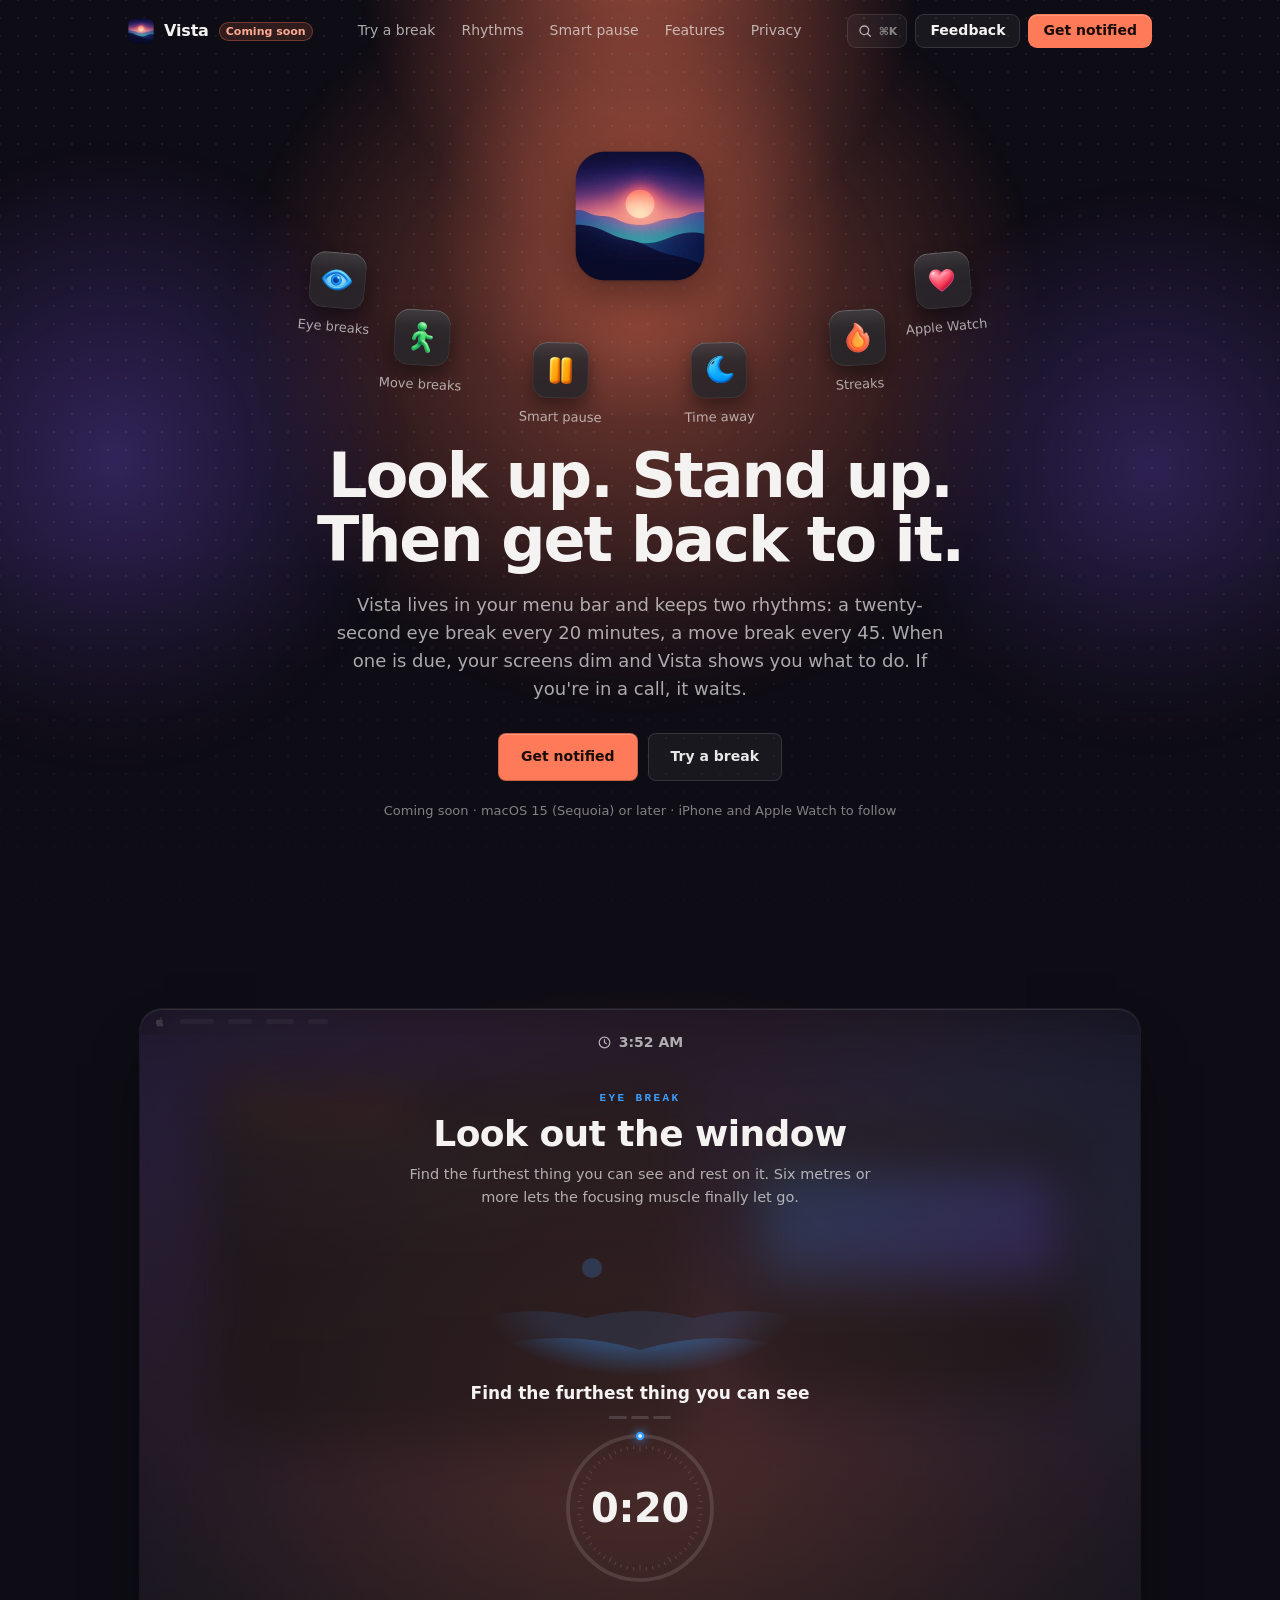
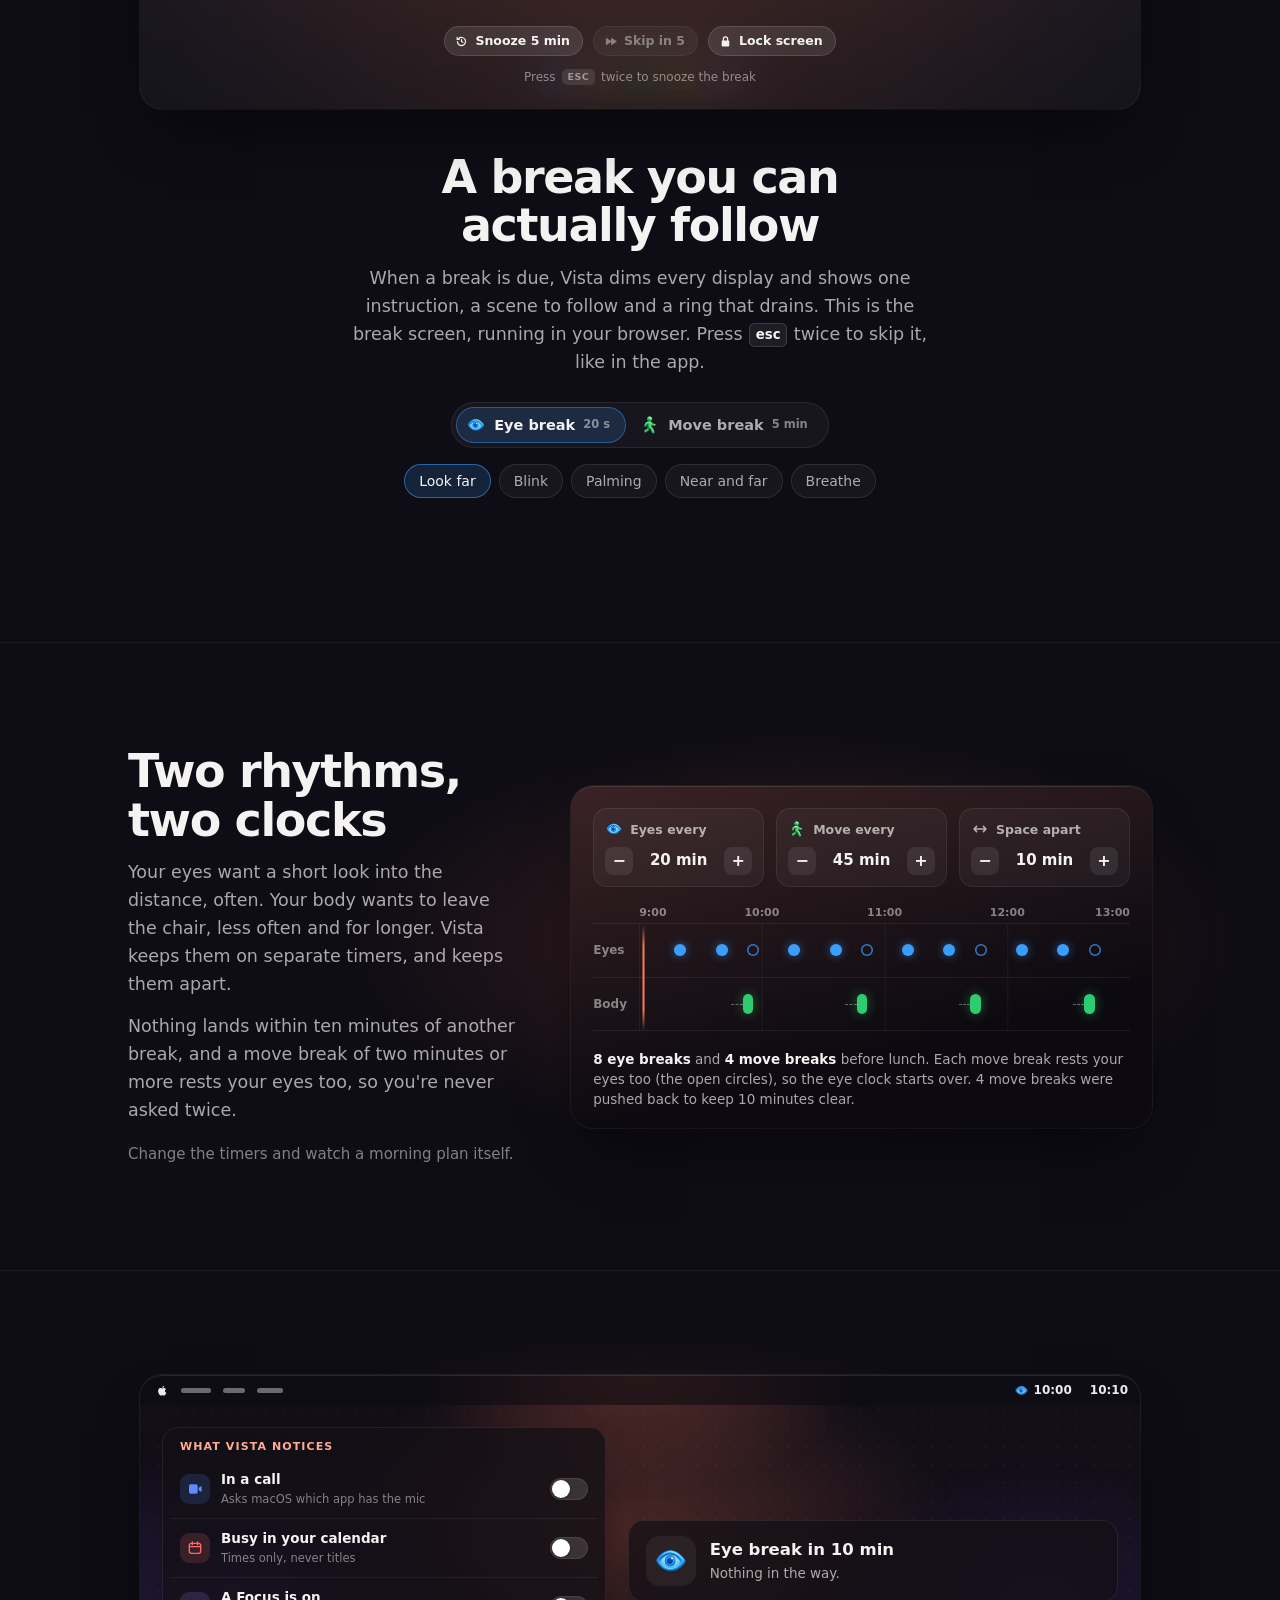
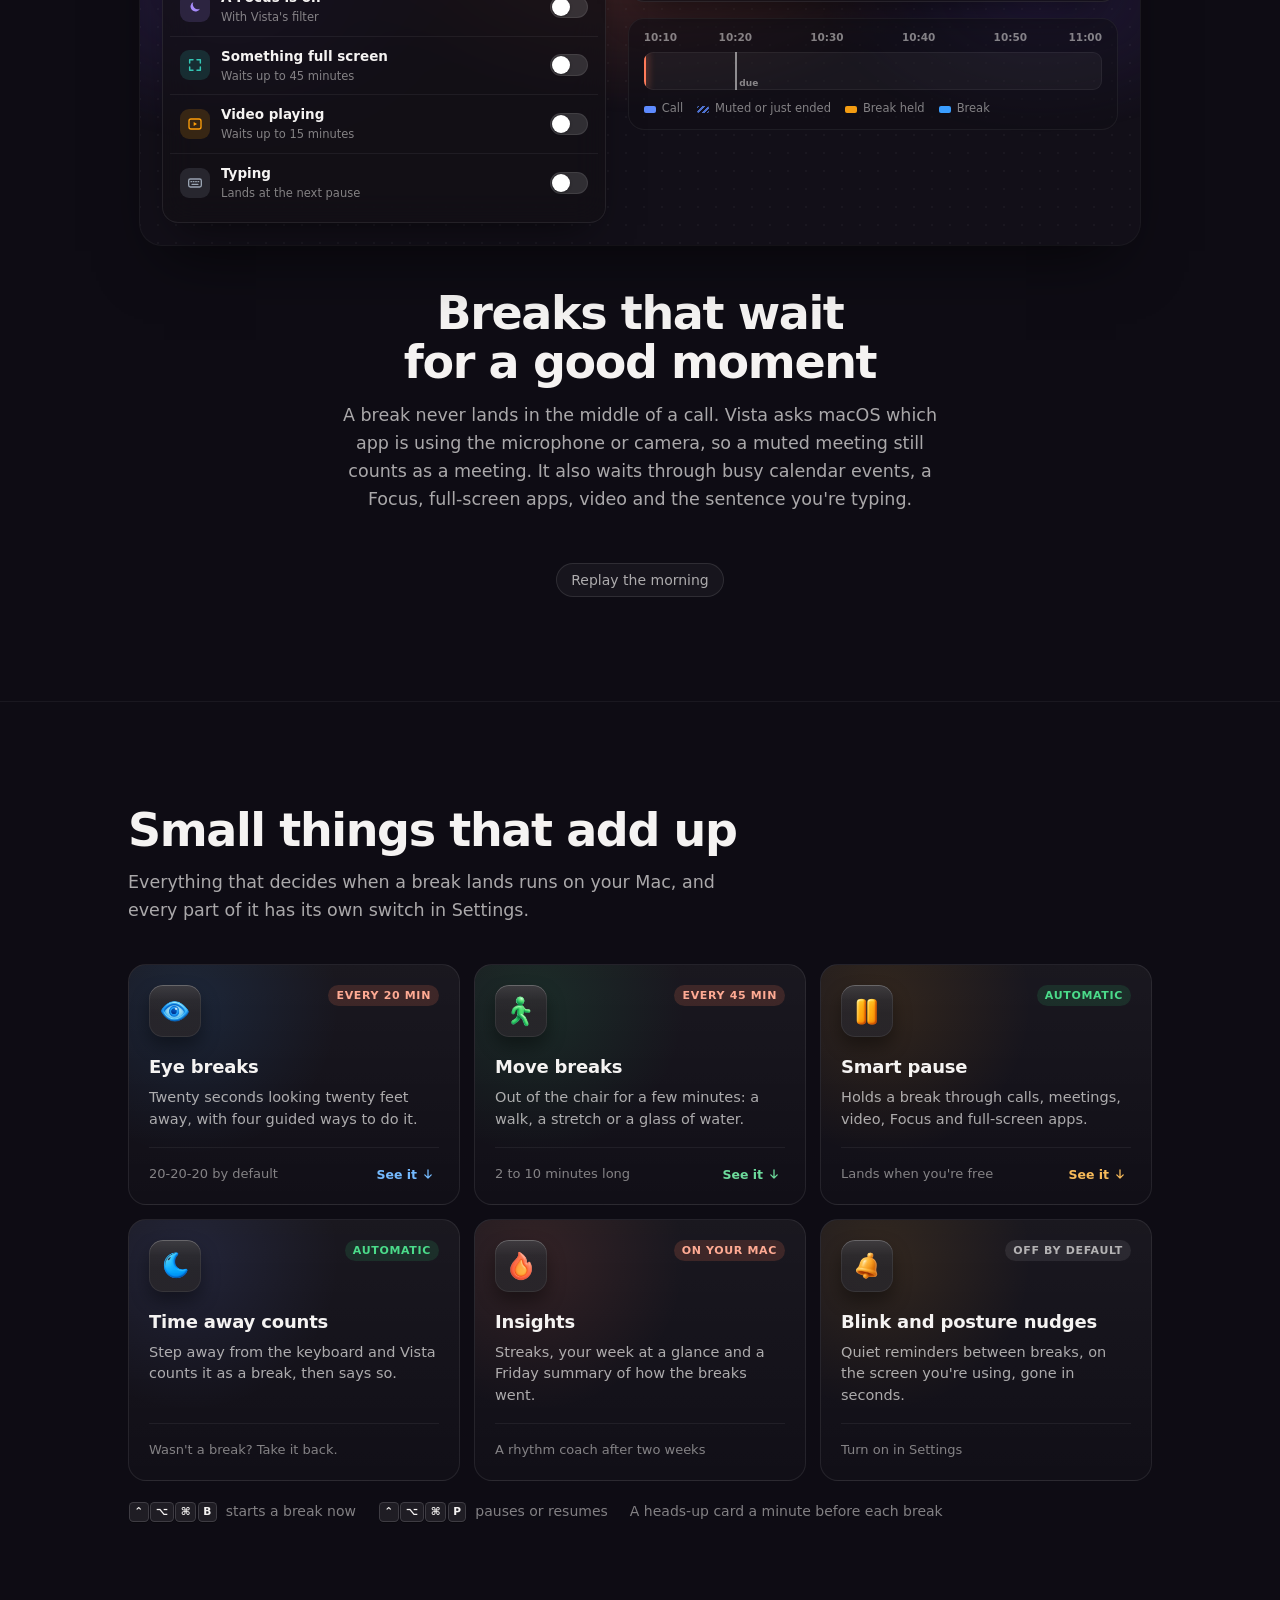
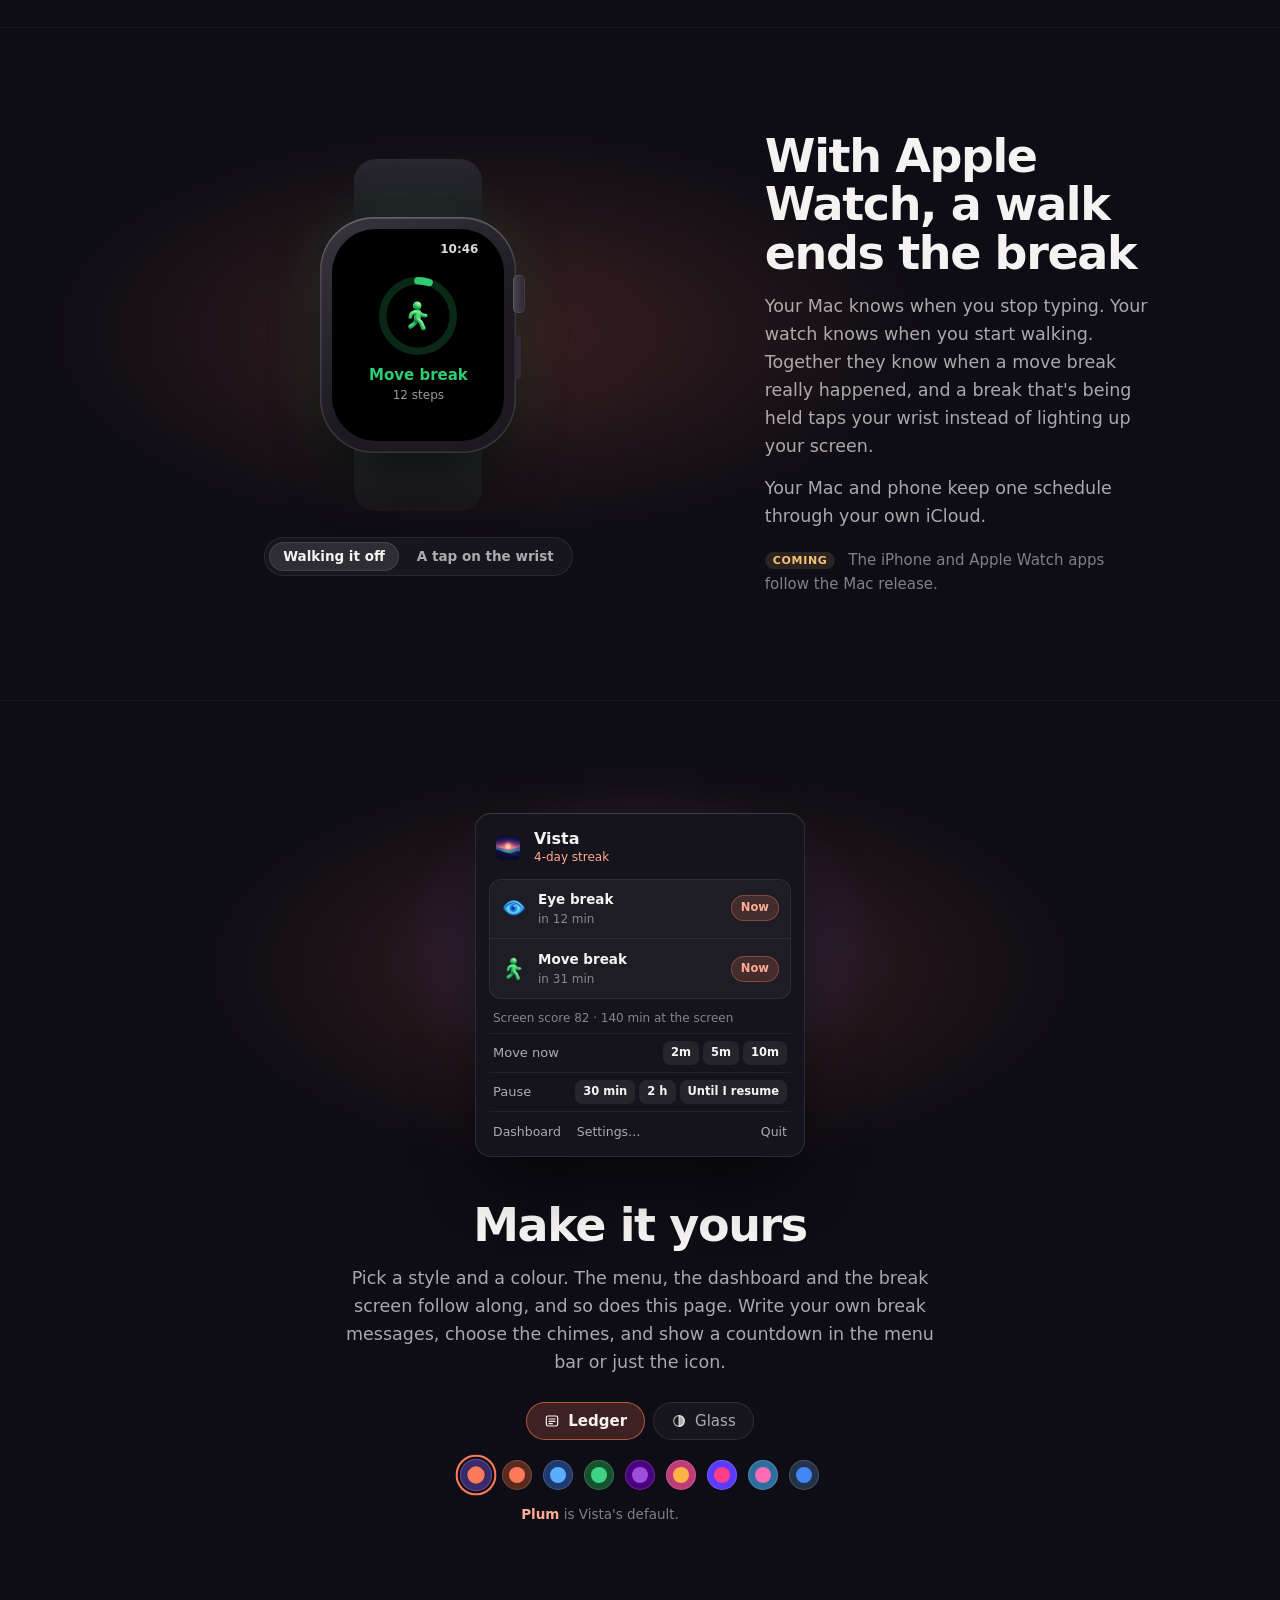
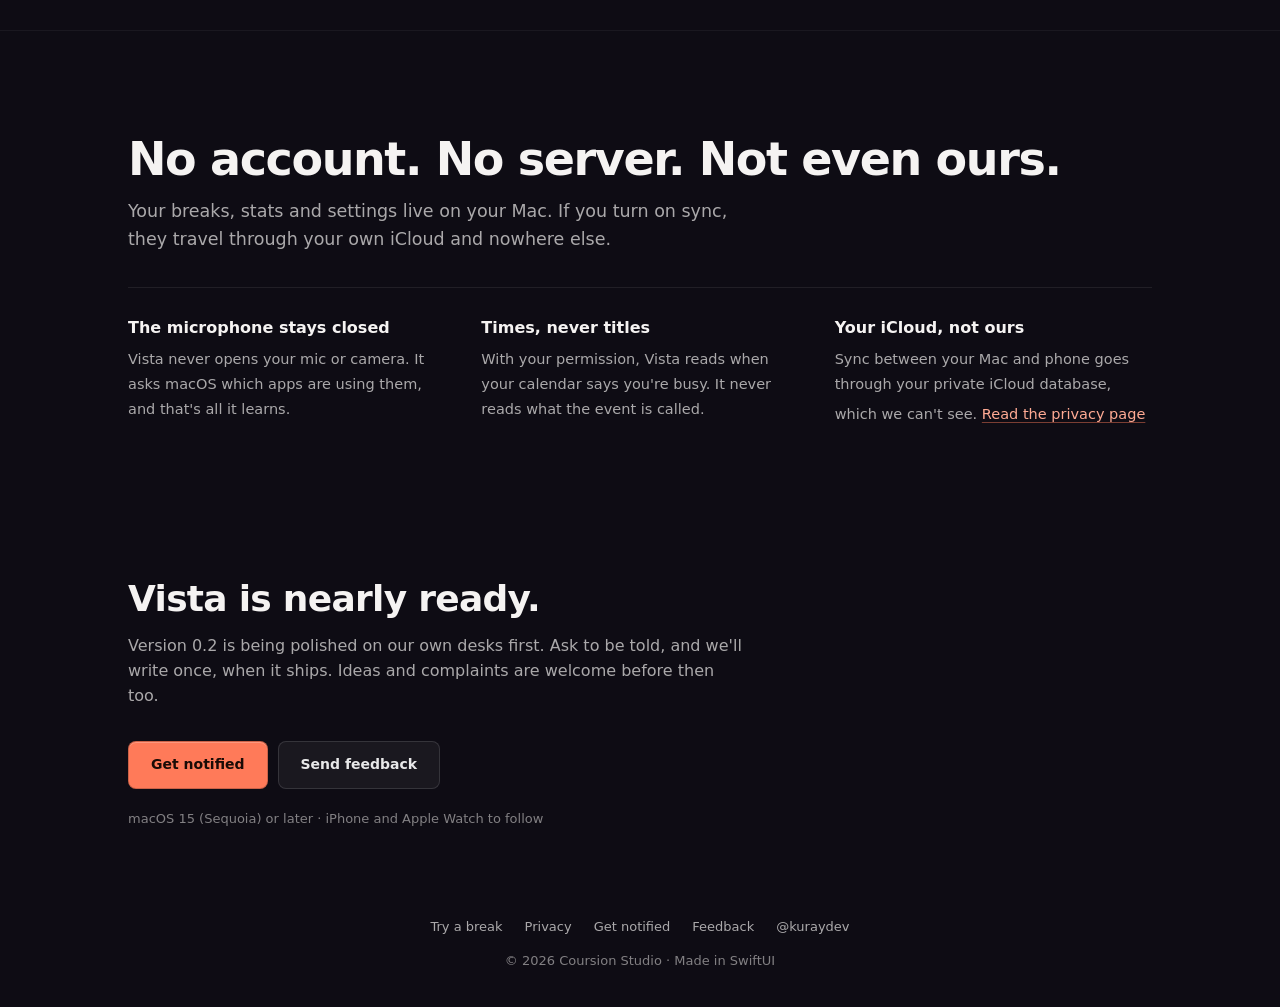
==== index.html @ 87453eb5 "Break demo: minute dial inside the ring, smaller head dot with its own glow" ====
<!doctype html>
<html lang="en">
<head>
  <meta charset="utf-8" />
  <meta name="viewport" content="width=device-width, initial-scale=1" />
  <title>Vista — Eye and movement breaks for the Mac</title>
  <meta name="description" content="A menu bar app that keeps two break rhythms on separate clocks: rest your eyes every 20 minutes, leave your chair every 45. It dims your screens when a break is due, shows you what to do, and waits if you're in a call. Coming soon for macOS 15." />
  <link rel="canonical" href="https://vista.coursion.studio/" />
  <link rel="icon" type="image/png" href="img/favicon.png" />
  <link rel="apple-touch-icon" href="icon.png" />
  <link rel="stylesheet" href="styles.css?v=a1343f148d" />
  <link rel="stylesheet" href="site.css?v=720b191564" />
  <link rel="stylesheet" href="home.css?v=510308e76f" />
  <link rel="preload" as="image" href="img/vista-icon.webp" />
  <meta property="og:type" content="website" />
  <meta property="og:site_name" content="Vista" />
  <meta property="og:url" content="https://vista.coursion.studio/" />
  <meta property="og:title" content="Vista — Eye and movement breaks for the Mac" />
  <meta property="og:description" content="Two break rhythms on separate clocks: look into the distance every 20 minutes, leave your chair every 45. Vista dims your screens, shows you what to do, and waits if you're in a call. Coming soon." />
  <meta property="og:image" content="https://vista.coursion.studio/img/og.png" />
  <meta property="og:image:width" content="1200" />
  <meta property="og:image:height" content="630" />
  <meta property="og:image:alt" content="Vista's break screen: an eye break with a scene to follow and a countdown ring." />
  <meta name="twitter:card" content="summary_large_image" />
  <meta name="twitter:title" content="Vista — Eye and movement breaks for the Mac" />
  <meta name="twitter:description" content="Two break rhythms on separate clocks. Vista dims your screens, shows you what to do, and waits if you're in a call. Coming soon." />
  <meta name="twitter:image" content="https://vista.coursion.studio/img/og.png" />
  <meta name="theme-color" content="#0E0C14" />
  <script type="application/ld+json">
  {
    "@context": "https://schema.org",
    "@type": "SoftwareApplication",
    "name": "Vista",
    "url": "https://vista.coursion.studio/",
    "image": "https://vista.coursion.studio/icon.png",
    "applicationCategory": "HealthApplication",
    "operatingSystem": "macOS 15 or later",
    "description": "A menu bar app that keeps two break rhythms on separate clocks: eye breaks every 20 minutes and move breaks every 45, with guided exercises and breaks that wait through calls.",
    "publisher": { "@type": "Organization", "name": "Coursion Studio" }
  }
  </script>
  <script>document.documentElement.classList.add("js");window.__rv=setTimeout(function(){document.documentElement.classList.add("reveal-all")},4000);</script>
  <script defer src="site.js?v=31e6ecd82a"></script>
  <script defer src="home.js?v=9b47d2cd65"></script>
</head>
<body class="home site">
  <a class="skip" href="#break">Skip to the break demo</a>
  <div class="bar js-bar">
    <div class="bar-in">
      <a class="bar-brand" href="#top"><img src="img/vista-mark.webp" alt="" width="26" height="26" /><span>Vista</span></a>
      <span class="bar-ver">Coming soon</span>
      <nav class="bar-nav js-bar-nav" aria-label="Main">
        <a href="#break" data-spy="break">Try a break</a>
        <a href="#rhythms" data-spy="rhythms">Rhythms</a>
        <a href="#pause" data-spy="pause">Smart pause</a>
        <a href="#features" data-spy="features">Features</a>
        <a href="privacy.html" data-spy="privacy">Privacy</a>
        <span class="bar-ink" aria-hidden="true"></span>
      </nav>
      <div class="bar-act">
        <button class="bar-k js-palette-open" type="button" aria-label="Search this site"><svg viewBox="0 0 24 24" fill="none" stroke="currentColor" stroke-width="2" stroke-linecap="round" aria-hidden="true"><circle cx="11" cy="11" r="6.5"/><path d="m16 16 4 4"/></svg><kbd>⌘K</kbd></button>
        <a class="bar-btn bar-alt" href="mailto:feedback@coursion.studio?subject=Vista">Feedback</a>
        <a class="bar-btn bar-get" href="mailto:support@coursion.studio?subject=Vista" data-notify>Get notified</a>
        <button class="bar-menu js-bar-menu" type="button" aria-expanded="false" aria-controls="bar-sheet" aria-label="Menu"><svg viewBox="0 0 24 24" fill="none" stroke="currentColor" stroke-width="2" stroke-linecap="round" aria-hidden="true"><path class="l1" d="M5 9h14"/><path class="l2" d="M5 15h14"/></svg></button>
      </div>
    </div>
    <div class="bar-sheet js-bar-sheet" id="bar-sheet" role="dialog" aria-modal="true" aria-label="Menu" hidden>
      <nav class="bar-sheet-nav" aria-label="Site">
        <a href="#break" data-spy="break">Try a break</a>
        <a href="#rhythms" data-spy="rhythms">Rhythms</a>
        <a href="#pause" data-spy="pause">Smart pause</a>
        <a href="#features" data-spy="features">Features</a>
        <a href="privacy.html" data-spy="privacy">Privacy</a>
      </nav>
      <div class="bar-sheet-act">
        <button class="bar-btn bar-sheet-k js-bar-search" type="button"><svg viewBox="0 0 24 24" fill="none" stroke="currentColor" stroke-width="2" stroke-linecap="round" aria-hidden="true"><circle cx="11" cy="11" r="6.5"/><path d="m16 16 4 4"/></svg><span>Search</span><kbd>⌘K</kbd></button>
        <a class="bar-btn bar-alt" href="mailto:feedback@coursion.studio?subject=Vista">Feedback</a>
      </div>
    </div>
  </div>
  <div class="bg"></div>

  <header id="top" class="stage-hero reveal">
    <div class="mesh" aria-hidden="true"><i class="m1"></i><i class="m2"></i><i class="m3"></i><i class="m4"></i></div>
    <div class="container">
      <div class="bar-space" aria-hidden="true"></div>

      <div class="hero-fan" role="img" aria-label="The Vista app icon with what it does fanned out beneath it: eye breaks, move breaks, smart pause, time away, streaks and Apple Watch.">
        <img class="hero-icon" src="img/vista-icon.webp" alt="" width="160" height="160" fetchpriority="high" />
        <span class="fan-tool" style="--i:0;--x:-249;--y:52.6;--r:5deg"><span class="tile"><img src="img/eye-break.webp" alt="" width="56" height="56" /></span><b>Eye breaks</b></span>
        <span class="fan-tool" style="--i:1;--x:-179;--y:99.6;--r:3deg"><span class="tile"><img src="img/move-break.webp" alt="" width="56" height="56" /></span><b>Move breaks</b></span>
        <span class="fan-tool" style="--i:2;--x:-65;--y:126.5;--r:1deg"><span class="tile"><img src="img/pause.webp" alt="" width="56" height="56" /></span><b>Smart pause</b></span>
        <span class="fan-tool" style="--i:3;--x:65;--y:126.5;--r:-1deg"><span class="tile"><img src="img/away.webp" alt="" width="56" height="56" /></span><b>Time away</b></span>
        <span class="fan-tool" style="--i:4;--x:179;--y:99.6;--r:-3deg"><span class="tile"><img src="img/streak.webp" alt="" width="56" height="56" /></span><b>Streaks</b></span>
        <span class="fan-tool" style="--i:5;--x:249;--y:52.6;--r:-5deg"><span class="tile"><img src="img/health.webp" alt="" width="56" height="56" /></span><b>Apple Watch</b></span>
      </div>

      <div class="hero-copy">
        <h1 class="rise" style="--d:.08s">Look up. Stand up.<br /> Then get back to it.</h1>
        <p class="sub rise" style="--d:.14s">Vista lives in your menu bar and keeps two rhythms: a twenty-second eye break every 20 minutes, a move break every 45. When one is due, your screens dim and Vista shows you what to do. If you're in a call, it waits.</p>
        <div class="cta-row rise" style="--d:.2s">
          <a class="btn primary" href="mailto:support@coursion.studio?subject=Vista" data-notify>Get notified</a>
          <a class="btn outline" href="#break">Try a break</a>
        </div>
        <p class="req-note rise" style="--d:.24s">Coming soon · macOS 15 (Sequoia) or later · iPhone and Apple Watch to follow</p>
      </div>
    </div>
  </header>

  <main>

    <section id="break" class="sec sec-break reveal" aria-labelledby="break-title">
      <div class="glow" aria-hidden="true"></div>
      <div class="container">
        <div class="show brk rise js-brk" data-kind="eyes">
          <div class="brk-desk" aria-hidden="true">
            <div class="brk-menubar">
              <svg viewBox="0 0 24 24" fill="currentColor"><path d="M16.4 12.6c0-2.3 1.9-3.4 2-3.5-1.1-1.6-2.8-1.8-3.4-1.8-1.4-.1-2.8.9-3.5.9-.7 0-1.8-.9-3-.8-1.5 0-3 .9-3.8 2.3-1.6 2.8-.4 7 1.2 9.3.8 1.1 1.7 2.4 2.9 2.3 1.2 0 1.6-.7 3-.7s1.8.7 3 .7c1.3 0 2.1-1.1 2.8-2.3.9-1.3 1.3-2.6 1.3-2.6s-2.5-1-2.5-3.8zM14.1 5.8c.6-.8 1.1-1.8 1-2.8-.9 0-2 .6-2.7 1.4-.6.7-1.1 1.7-1 2.7 1 .1 2-.5 2.7-1.3z"/></svg>
              <i style="width:34px"></i><i style="width:24px"></i><i style="width:28px"></i><i style="width:20px"></i>
            </div>
            <div class="brk-win w1"><span class="ttl"></span><span class="ln"></span><span class="ln" style="width:70%"></span><span class="ln"></span><span class="ln" style="width:52%"></span><span class="ln"></span><span class="ln" style="width:64%"></span></div>
            <div class="brk-win w2"><span class="blk"></span><span class="ln"></span><span class="ln" style="width:60%"></span></div>
            <div class="brk-dock"><i style="--c:#3A9EFF"></i><i style="--c:#FF7A59"></i><i style="--c:#2ECC71"></i><i style="--c:#FEBC2E"></i><i style="--c:#A78BFA"></i></div>
          </div>
          <div class="brk-dim" aria-hidden="true"></div>
          <div class="brk-ui" role="group" aria-label="A live copy of Vista's break screen">
            <p class="brk-clock" aria-hidden="true"><svg viewBox="0 0 24 24" fill="none" stroke="currentColor" stroke-width="2" stroke-linecap="round"><circle cx="12" cy="12" r="8.5"/><path d="M12 7.5V12l3 2"/></svg><span class="js-brk-clock">9:41</span></p>
            <div class="brk-msg js-brk-msg">
              <p class="brk-kind js-brk-kind">Eye break</p>
              <h3 class="brk-head js-brk-head">Look out the window</h3>
              <p class="brk-detail js-brk-detail">Find the furthest thing you can see and rest on it. Six metres or more lets the focusing muscle finally let go.</p>
              <div class="brk-scene js-brk-scene" aria-hidden="true"></div>
              <p class="brk-step js-brk-step" aria-live="polite"><span class="brk-line">Find the furthest thing you can see</span></p>
              <div class="brk-pips js-brk-pips" aria-hidden="true"></div>
              <div class="brk-ring">
                <svg viewBox="0 0 200 200" aria-hidden="true"><circle class="track" cx="100" cy="100" r="96"/><g class="dial js-brk-dial"></g><g class="arc"><circle class="prog js-brk-prog" cx="100" cy="100" r="96" pathLength="1"/><g class="head js-brk-head-dot"><circle class="dot" cx="196" cy="100" r="5.5"/><circle class="core" cx="196" cy="100" r="2.5"/></g></g></svg>
                <span class="brk-time js-brk-time">0:20</span>
              </div>
            </div>
            <div class="brk-ctl">
              <div class="brk-btns">
                <button type="button" class="brk-btn js-brk-snooze"><svg viewBox="0 0 24 24" fill="none" stroke="currentColor" stroke-width="2.2" stroke-linecap="round" stroke-linejoin="round" aria-hidden="true"><path d="M4.5 12a7.5 7.5 0 1 0 2.2-5.3"/><path d="M4 4.5v3.7h3.7"/><path d="M12 8.5V12l2.5 1.5"/></svg><span>Snooze 5 min</span></button>
                <button type="button" class="brk-btn js-brk-skip"><svg viewBox="0 0 24 24" fill="currentColor" aria-hidden="true"><path d="M3.5 6.2v11.6a.8.8 0 0 0 1.2.7L13 13v4.8a.8.8 0 0 0 1.2.7l8.6-5.8a.8.8 0 0 0 0-1.4l-8.6-5.8a.8.8 0 0 0-1.2.7V11L4.7 5.5a.8.8 0 0 0-1.2.7z"/></svg><span class="js-brk-skip-label">Skip in 5</span></button>
                <button type="button" class="brk-btn js-brk-lock"><svg viewBox="0 0 24 24" fill="currentColor" aria-hidden="true"><path d="M7 10V7.5a5 5 0 0 1 10 0V10h.5A1.5 1.5 0 0 1 19 11.5v8a1.5 1.5 0 0 1-1.5 1.5h-11A1.5 1.5 0 0 1 5 19.5v-8A1.5 1.5 0 0 1 6.5 10zm2.2 0h5.6V7.5a2.8 2.8 0 0 0-5.6 0z"/></svg><span>Lock screen</span></button>
                <button type="button" class="brk-btn primary js-brk-done" hidden><span>Back to work</span></button>
              </div>
              <p class="brk-foot js-brk-foot"><span>Press</span><kbd class="brk-esc">esc</kbd><span class="js-brk-esc">twice to skip the break</span></p>
            </div>
          </div>
          <div class="brk-off js-brk-off" hidden>
            <p class="js-brk-off-msg">Skipped. Your desktop is back.</p>
            <button type="button" class="brk-btn primary js-brk-again"><span>Start it again</span></button>
          </div>
        </div>
        <div class="sec-head center">
          <h2 id="break-title" class="rise" style="--d:.08s">A break you can actually follow</h2>
          <p class="rise" style="--d:.14s">When a break is due, Vista dims every display and shows one instruction, a scene to follow and a ring that drains. This is the break screen, running in your browser. Press <kbd>esc</kbd> twice to skip it, like in the app.</p>
          <div class="kinds rise" style="--d:.2s" role="radiogroup" aria-label="Kind of break">
            <button type="button" class="kind" role="radio" aria-checked="true" data-kind="eyes"><img src="img/eye-break.webp" alt="" width="20" height="20" />Eye break<small>20 s</small></button>
            <button type="button" class="kind" role="radio" aria-checked="false" data-kind="body"><img src="img/move-break.webp" alt="" width="20" height="20" />Move break<small>5 min</small></button>
          </div>
          <div class="chips rise js-brk-chips" style="--d:.24s" role="group" aria-label="Exercises"></div>
          <p class="show-status js-brk-status" aria-live="polite"></p>
        </div>
      </div>
    </section>

    <section id="rhythms" class="sec sec-split sec-rhythms reveal" aria-labelledby="rhy-title">
      <div class="glow" aria-hidden="true"></div>
      <div class="container split">
        <div class="split-copy">
          <h2 id="rhy-title" class="rise">Two rhythms, two clocks</h2>
          <p class="rise" style="--d:.06s">Your eyes want a short look into the distance, often. Your body wants to leave the chair, less often and for longer. Vista keeps them on separate timers, and keeps them apart.</p>
          <p class="rise" style="--d:.08s">Nothing lands within ten minutes of another break, and a move break of two minutes or more rests your eyes too, so you're never asked twice.</p>
          <p class="aside rise" style="--d:.1s">Change the timers and watch a morning plan itself.</p>
        </div>
        <div class="split-stage">
          <div class="show rhy rise js-rhy" style="--d:.08s">
            <div class="rhy-ctl">
              <div class="rhy-step" data-kind="eyes">
                <span class="rhy-lbl"><img src="img/eye-break.webp" alt="" width="18" height="18" />Eyes every</span>
                <span class="rhy-stepper"><button type="button" class="js-rhy-dec" aria-label="Shorter interval between eye breaks">−</button><output class="js-rhy-val" aria-live="polite">20 min</output><button type="button" class="js-rhy-inc" aria-label="Longer interval between eye breaks">+</button></span>
              </div>
              <div class="rhy-step" data-kind="body">
                <span class="rhy-lbl"><img src="img/move-break.webp" alt="" width="18" height="18" />Move every</span>
                <span class="rhy-stepper"><button type="button" class="js-rhy-dec" aria-label="Shorter interval between move breaks">−</button><output class="js-rhy-val" aria-live="polite">45 min</output><button type="button" class="js-rhy-inc" aria-label="Longer interval between move breaks">+</button></span>
              </div>
              <div class="rhy-step" data-kind="gap">
                <span class="rhy-lbl"><svg viewBox="0 0 24 24" fill="none" stroke="currentColor" stroke-width="2" stroke-linecap="round" stroke-linejoin="round" aria-hidden="true"><path d="M4 12h16M7.5 8.5 4 12l3.5 3.5M16.5 8.5 20 12l-3.5 3.5"/></svg>Space apart</span>
                <span class="rhy-stepper"><button type="button" class="js-rhy-dec" aria-label="Less space between breaks">−</button><output class="js-rhy-val" aria-live="polite">10 min</output><button type="button" class="js-rhy-inc" aria-label="More space between breaks">+</button></span>
              </div>
            </div>
            <div class="rhy-chart js-rhy-chart" aria-hidden="true">
              <div class="rhy-hours js-rhy-hours"></div>
              <div class="rhy-lane" data-lane="eyes"><span class="rhy-name">Eyes</span><div class="rhy-track js-rhy-eyes"></div></div>
              <div class="rhy-lane" data-lane="body"><span class="rhy-name">Body</span><div class="rhy-track js-rhy-body"></div></div>
              <span class="rhy-head js-rhy-head"></span>
            </div>
            <p class="rhy-sum js-rhy-sum" aria-live="polite"></p>
          </div>
        </div>
      </div>
    </section>

    <section id="pause" class="sec sec-pause reveal" aria-labelledby="pause-title">
      <div class="glow" aria-hidden="true"></div>
      <div class="container">
        <div class="show sp rise js-sp">
          <div class="mesh" aria-hidden="true"><i class="m1"></i><i class="m2"></i><i class="m3"></i><i class="m4"></i></div>
          <div class="sp-bar" aria-hidden="true">
            <svg class="sp-apple" viewBox="0 0 24 24" fill="currentColor"><path d="M16.4 12.6c0-2.3 1.9-3.4 2-3.5-1.1-1.6-2.8-1.8-3.4-1.8-1.4-.1-2.8.9-3.5.9-.7 0-1.8-.9-3-.8-1.5 0-3 .9-3.8 2.3-1.6 2.8-.4 7 1.2 9.3.8 1.1 1.7 2.4 2.9 2.3 1.2 0 1.6-.7 3-.7s1.8.7 3 .7c1.3 0 2.1-1.1 2.8-2.3.9-1.3 1.3-2.6 1.3-2.6s-2.5-1-2.5-3.8zM14.1 5.8c.6-.8 1.1-1.8 1-2.8-.9 0-2 .6-2.7 1.4-.6.7-1.1 1.7-1 2.7 1 .1 2-.5 2.7-1.3z"/></svg>
            <i style="width:30px"></i><i style="width:22px"></i><i style="width:26px"></i>
            <span class="sp-sp"></span>
            <span class="sp-mic js-sp-mic"><svg viewBox="0 0 24 24" fill="currentColor"><path d="M12 3a3 3 0 0 0-3 3v6a3 3 0 0 0 6 0V6a3 3 0 0 0-3-3zm-6.5 8.5a.9.9 0 0 1 1.8 0 4.7 4.7 0 0 0 9.4 0 .9.9 0 0 1 1.8 0 6.5 6.5 0 0 1-5.6 6.4V20h2.3a.9.9 0 0 1 0 1.8H8.8a.9.9 0 0 1 0-1.8h2.3v-2.1a6.5 6.5 0 0 1-5.6-6.4z"/></svg></span>
            <span class="sp-item"><img src="img/eye-break.webp" alt="" width="15" height="15" /><b class="js-sp-menu">6:00</b></span>
            <span class="sp-clock js-sp-clock">10:14</span>
          </div>
          <div class="sp-body">
            <div class="sp-sensors">
              <p class="sp-cap">What Vista notices</p>
              <ul class="sp-list js-sp-list"></ul>
            </div>
            <div class="sp-side">
              <div class="sp-card js-sp-card" data-state="waiting">
                <span class="sp-glyph"><img src="img/eye-break.webp" alt="" width="40" height="40" /></span>
                <div class="sp-copy">
                  <b class="js-sp-title">Eye break in 6 min</b>
                  <span class="js-sp-why">Nothing in the way.</span>
                </div>
              </div>
              <div class="sp-time">
                <div class="sp-axis js-sp-axis"></div>
                <div class="sp-track js-sp-track"><span class="sp-due js-sp-due"></span><span class="sp-play js-sp-play"></span></div>
                <div class="sp-legend"><span class="lg-call">Call</span><span class="lg-grace">Muted or just ended</span><span class="lg-hold">Break held</span><span class="lg-land">Break</span></div>
              </div>
            </div>
          </div>
          <div class="sp-land js-sp-land" aria-hidden="true">
            <div class="sp-land-in">
              <p class="brk-kind">Eye break</p>
              <h3>Look out the window</h3>
              <div class="sp-mini-ring"><svg viewBox="0 0 100 100"><circle class="track" cx="50" cy="50" r="46"/><circle class="prog js-sp-prog" cx="50" cy="50" r="46" pathLength="1"/></svg><span class="js-sp-count">0:20</span></div>
            </div>
          </div>
        </div>
        <div class="sec-head center">
          <h2 id="pause-title" class="rise" style="--d:.08s">Breaks that wait for a good moment</h2>
          <p class="rise" style="--d:.14s">A break never lands in the middle of a call. Vista asks macOS which app is using the microphone or camera, so a muted meeting still counts as a meeting. It also waits through busy calendar events, a Focus, full-screen apps, video and the sentence you're typing.</p>
          <p class="show-status js-sp-status" aria-live="polite"></p>
          <div class="cta-row center rise" style="--d:.2s"><button type="button" class="chip-q js-sp-replay">Replay the morning</button></div>
        </div>
      </div>
    </section>

    <section id="features" class="sec sec-tools reveal">
      <div class="container">
        <div class="sec-head">
          <h2 class="rise">Small things that add up</h2>
          <p class="rise" style="--d:.06s">Everything that decides when a break lands runs on your Mac, and every part of it has its own switch in Settings.</p>
        </div>
        <ul class="tool-grid">
          <li class="tool-card rise" style="--d:.08s;--tc:#3A9EFF">
            <div class="tc-head"><span class="tile"><img src="img/eye-break.webp" alt="" width="56" height="56" loading="lazy" /></span><span class="tier tier-mac">Every 20 min</span></div>
            <h3>Eye breaks</h3>
            <p>Twenty seconds looking twenty feet away, with four guided ways to do it.</p>
            <div class="tc-foot"><span>20-20-20 by default</span><a class="tc-see" href="#break" data-pick="eyes" aria-label="See an eye break">See it<svg viewBox="0 0 24 24" fill="none" stroke="currentColor" stroke-width="2.2" stroke-linecap="round" stroke-linejoin="round" aria-hidden="true"><path d="M12 5v14M6.5 13.5 12 19l5.5-5.5"/></svg></a></div>
          </li>
          <li class="tool-card rise" style="--d:.12s;--tc:#2ECC71">
            <div class="tc-head"><span class="tile"><img src="img/move-break.webp" alt="" width="56" height="56" loading="lazy" /></span><span class="tier tier-mac">Every 45 min</span></div>
            <h3>Move breaks</h3>
            <p>Out of the chair for a few minutes: a walk, a stretch or a glass of water.</p>
            <div class="tc-foot"><span>2 to 10 minutes long</span><a class="tc-see" href="#break" data-pick="body" aria-label="See a move break">See it<svg viewBox="0 0 24 24" fill="none" stroke="currentColor" stroke-width="2.2" stroke-linecap="round" stroke-linejoin="round" aria-hidden="true"><path d="M12 5v14M6.5 13.5 12 19l5.5-5.5"/></svg></a></div>
          </li>
          <li class="tool-card rise" style="--d:.16s;--tc:#F39C12">
            <div class="tc-head"><span class="tile"><img src="img/pause.webp" alt="" width="56" height="56" loading="lazy" /></span><span class="tier tier-auto">Automatic</span></div>
            <h3>Smart pause</h3>
            <p>Holds a break through calls, meetings, video, Focus and full-screen apps.</p>
            <div class="tc-foot"><span>Lands when you're free</span><a class="tc-see" href="#pause" aria-label="See smart pause">See it<svg viewBox="0 0 24 24" fill="none" stroke="currentColor" stroke-width="2.2" stroke-linecap="round" stroke-linejoin="round" aria-hidden="true"><path d="M12 5v14M6.5 13.5 12 19l5.5-5.5"/></svg></a></div>
          </li>
          <li class="tool-card rise" style="--d:.20s;--tc:#6C8EFF">
            <div class="tc-head"><span class="tile"><img src="img/away.webp" alt="" width="56" height="56" loading="lazy" /></span><span class="tier tier-auto">Automatic</span></div>
            <h3>Time away counts</h3>
            <p>Step away from the keyboard and Vista counts it as a break, then says so.</p>
            <div class="tc-foot"><span>Wasn't a break? Take it back.</span></div>
          </li>
          <li class="tool-card rise" style="--d:.24s;--tc:#FF7A59">
            <div class="tc-head"><span class="tile"><img src="img/streak.webp" alt="" width="56" height="56" loading="lazy" /></span><span class="tier tier-mac">On your Mac</span></div>
            <h3>Insights</h3>
            <p>Streaks, your week at a glance and a Friday summary of how the breaks went.</p>
            <div class="tc-foot"><span>A rhythm coach after two weeks</span></div>
          </li>
          <li class="tool-card rise" style="--d:.28s;--tc:#F5A623">
            <div class="tc-head"><span class="tile"><img src="img/notifications.webp" alt="" width="56" height="56" loading="lazy" /></span><span class="tier tier-quiet">Off by default</span></div>
            <h3>Blink and posture nudges</h3>
            <p>Quiet reminders between breaks, on the screen you're using, gone in seconds.</p>
            <div class="tc-foot"><span>Turn on in Settings</span></div>
          </li>
        </ul>
        <p class="tool-legend rise" style="--d:.32s"><span class="lg"><span class="combo"><kbd>⌃</kbd><kbd>⌥</kbd><kbd>⌘</kbd><kbd>B</kbd></span> starts a break now</span><span class="lg"><span class="combo"><kbd>⌃</kbd><kbd>⌥</kbd><kbd>⌘</kbd><kbd>P</kbd></span> pauses or resumes</span><span class="lg">A heads-up card a minute before each break</span></p>
      </div>
    </section>

    <section id="watch" class="sec sec-split sec-watch reveal" aria-labelledby="watch-title">
      <div class="glow" aria-hidden="true"></div>
      <div class="container split reverse">
        <div class="split-copy">
          <h2 id="watch-title" class="rise">With Apple Watch, a walk ends the break</h2>
          <p class="rise" style="--d:.06s">Your Mac knows when you stop typing. Your watch knows when you start walking. Together they know when a move break really happened, and a break that's being held taps your wrist instead of lighting up your screen.</p>
          <p class="rise" style="--d:.08s">Your Mac and phone keep one schedule through your own iCloud.</p>
          <p class="aside rise" style="--d:.1s"><span class="tier tier-soon">Coming</span> The iPhone and Apple Watch apps follow the Mac release.</p>
        </div>
        <div class="split-stage">
          <div class="watch-stage rise js-watch" style="--d:.08s" data-view="walk">
            <div class="watch" aria-hidden="true">
              <span class="watch-crown"></span>
              <span class="watch-btn"></span>
              <div class="watch-screen">
                <div class="wv wv-walk">
                  <p class="wv-time">10:46</p>
                  <div class="wv-ring"><svg viewBox="0 0 100 100"><circle class="track" cx="50" cy="50" r="42"/><circle class="prog js-watch-prog" cx="50" cy="50" r="42" pathLength="1"/></svg><img src="img/move-break.webp" alt="" width="34" height="34" /></div>
                  <b class="js-watch-title">Move break</b>
                  <span class="js-watch-steps">0 steps</span>
                </div>
                <div class="wv wv-tap">
                  <p class="wv-time">11:20</p>
                  <span class="wv-glyph"><img src="img/eye-break.webp" alt="" width="40" height="40" /></span>
                  <b>Eye break waiting</b>
                  <span>Lands when your call ends</span>
                </div>
              </div>
              <span class="watch-ripple"></span>
            </div>
            <div class="watch-pick" role="radiogroup" aria-label="Watch moment">
              <button type="button" role="radio" aria-checked="true" data-view="walk">Walking it off</button>
              <button type="button" role="radio" aria-checked="false" data-view="tap">A tap on the wrist</button>
            </div>
          </div>
        </div>
      </div>
    </section>

    <section id="themes" class="sec sec-themes reveal" aria-labelledby="themes-title">
      <div class="glow" aria-hidden="true"></div>
      <div class="container">
        <div class="theme-stage rise">
          <div class="mb js-mb" data-mat="ledger" aria-hidden="true">
            <div class="mb-head">
              <img src="img/vista-icon.webp" alt="" width="30" height="30" />
              <span><b>Vista</b><small>4-day streak</small></span>
            </div>
            <div class="mb-group">
              <div class="mb-row"><img src="img/eye-break.webp" alt="" width="26" height="26" /><span><b>Eye break</b><small>in 12 min</small></span><em>Now</em></div>
              <div class="mb-row"><img src="img/move-break.webp" alt="" width="26" height="26" /><span><b>Move break</b><small>in 31 min</small></span><em>Now</em></div>
            </div>
            <p class="mb-score">Screen score 82 · 140 min at the screen</p>
            <div class="mb-line"><span>Move now</span><span class="mb-pills"><i>2m</i><i>5m</i><i>10m</i></span></div>
            <div class="mb-line"><span>Pause</span><span class="mb-pills"><i>30 min</i><i>2 h</i><i>Until I resume</i></span></div>
            <div class="mb-foot"><span>Dashboard</span><span>Settings…</span><span>Quit</span></div>
          </div>
        </div>
        <div class="sec-head center">
          <h2 id="themes-title" class="rise" style="--d:.08s">Make it yours</h2>
          <p class="rise" style="--d:.14s">Pick a style and a colour. The menu, the dashboard and the break screen follow along, and so does this page. Write your own break messages, choose the chimes, and show a countdown in the menu bar or just the icon.</p>
          <div class="materials rise" style="--d:.2s" role="radiogroup" aria-label="Style">
            <button type="button" class="mat" role="radio" aria-checked="true" data-style="ledger"><svg viewBox="0 0 24 24" fill="none" stroke="currentColor" stroke-width="1.8" stroke-linecap="round" aria-hidden="true"><rect x="3.5" y="4.5" width="17" height="15" rx="2.5"/><path d="M7.5 9h9M7.5 12.5h9M7.5 16h5"/></svg>Ledger</button>
            <button type="button" class="mat" role="radio" aria-checked="false" data-style="glass"><svg viewBox="0 0 24 24" fill="none" stroke="currentColor" stroke-width="1.8" aria-hidden="true"><circle cx="12" cy="12" r="8"/><path d="M12 4a8 8 0 0 1 0 16z" fill="currentColor"/></svg>Glass</button>
          </div>
          <div class="swatches rise js-swatches" style="--d:.24s" role="radiogroup" aria-label="Colour"></div>
          <p class="swatch-name js-swatch-name" aria-live="polite"></p>
        </div>
      </div>
    </section>

    <section id="private" class="sec sec-private reveal" aria-labelledby="private-title">
      <div class="container">
        <div class="sec-head">
          <h2 id="private-title" class="rise">No account. No server. Not even ours.</h2>
          <p class="rise" style="--d:.06s">Your breaks, stats and settings live on your Mac. If you turn on sync, they travel through your own iCloud and nowhere else.</p>
        </div>
        <ul class="trust">
          <li class="rise" style="--d:.08s"><b>The microphone stays closed</b><span>Vista never opens your mic or camera. It asks macOS which apps are using them, and that's all it learns.</span></li>
          <li class="rise" style="--d:.12s"><b>Times, never titles</b><span>With your permission, Vista reads when your calendar says you're busy. It never reads what the event is called.</span></li>
          <li class="rise" style="--d:.16s"><b>Your iCloud, not ours</b><span>Sync between your Mac and phone goes through your private iCloud database, which we can't see. <a class="inline" href="privacy.html">Read the privacy page</a></span></li>
        </ul>
      </div>
    </section>

    <div class="container">
      <section id="soon" class="cta-band tight">
        <h2>Vista is nearly ready.</h2>
        <p class="lede">Version 0.2 is being polished on our own desks first. Ask to be told, and we'll write once, when it ships. Ideas and complaints are welcome before then too.</p>
        <div class="cta-row">
          <a class="btn primary" href="mailto:support@coursion.studio?subject=Vista" data-notify>Get notified</a>
          <a class="btn outline" href="mailto:feedback@coursion.studio?subject=Vista">Send feedback</a>
        </div>
        <p class="req-note">macOS 15 (Sequoia) or later · iPhone and Apple Watch to follow</p>
      </section>
    </div>
  </main>

  <div class="container">
    <footer>
      <div class="links">
        <a href="#break">Try a break</a>
        <a href="privacy.html">Privacy</a>
        <a href="mailto:support@coursion.studio?subject=Vista" data-notify>Get notified</a>
        <a href="mailto:feedback@coursion.studio?subject=Vista">Feedback</a>
        <a href="https://x.com/kuraydev" target="_blank" rel="noopener">@kuraydev</a>
      </div>
      <div>© 2026 Coursion Studio · Made in SwiftUI</div>
    </footer>
  </div>
</body>
</html>
---- styles.css ----
:root {
  --ink-900: #0B0A0C;
  --ink-850: #100E11;
  --ink-800: #161418;
  --ink-700: #1F1C22;

  --text-primary: #F5F3F2;
  --text-secondary: rgba(245, 243, 242, 0.62);
  --text-tertiary: rgba(245, 243, 242, 0.40);
  --text-quaternary: rgba(245, 243, 242, 0.26);

  --rule: rgba(245, 243, 242, 0.09);
  --rule-strong: rgba(245, 243, 242, 0.16);

  --card-fill: rgba(245, 243, 242, 0.028);
  --card-fill-strong: rgba(245, 243, 242, 0.05);

  --accent: #FF7A59;
  --accent-dim: #C9573A;
  --accent-wash: rgba(255, 122, 89, 0.11);

  --sans: -apple-system, BlinkMacSystemFont, "SF Pro Display", "SF Pro Text", "Inter", system-ui, sans-serif;
  --mono: ui-monospace, SFMono-Regular, "SF Mono", Menlo, monospace;

  --radius-card: 10px;
  --radius-btn: 8px;
}

* { box-sizing: border-box; }

html, body {
  margin: 0;
  padding: 0;
  overflow-x: hidden;
  background: var(--ink-900);
  color: var(--text-primary);
  font-family: var(--sans);
  font-size: 16px;
  line-height: 1.55;
  -webkit-font-smoothing: antialiased;
  -moz-osx-font-smoothing: grayscale;
}

.bg {
  position: fixed;
  inset: 0;
  z-index: -1;
  background:
    radial-gradient(120% 80% at 8% -10%, rgba(255, 122, 89, 0.10), transparent 60%),
    var(--ink-900);
}
.bg::after {
  content: "";
  position: absolute;
  inset: 0;
  opacity: 0.035;
  pointer-events: none;
  background-image: url("data:image/svg+xml,%3Csvg xmlns='http://www.w3.org/2000/svg' width='140' height='140'%3E%3Cfilter id='n'%3E%3CfeTurbulence type='fractalNoise' baseFrequency='0.85' numOctaves='3'/%3E%3C/filter%3E%3Crect width='140' height='140' filter='url(%23n)'/%3E%3C/svg%3E");
}

.container {
  max-width: 1080px;
  margin: 0 auto;
  padding: 0 28px;
}

a { color: inherit; }

.btn {
  display: inline-flex;
  align-items: center;
  gap: 10px;
  padding: 14px 22px;
  border-radius: var(--radius-btn);
  font-size: 14px;
  font-weight: 600;
  text-decoration: none;
  color: #fff;
  border: 1px solid rgba(255, 255, 255, 0.22);
  cursor: pointer;
  transition: transform 0.12s ease, opacity 0.12s ease, box-shadow 0.15s ease;
}
.btn svg { width: 17px; height: 17px; flex: none; }
.btn.primary {
  background: var(--accent);
  color: #1A0B06;
  border: 1px solid rgba(0, 0, 0, 0.2);
  box-shadow: 0 1px 0 rgba(255, 255, 255, 0.22) inset;
}
.btn.primary:hover { transform: translateY(-1px); }
.btn.primary:active { transform: translateY(0) scale(0.98); }
.btn.outline {
  background: rgba(255, 255, 255, 0.05);
  border-color: rgba(255, 255, 255, 0.12);
  color: rgba(255, 255, 255, 0.9);
}
.btn.outline:hover { background: rgba(255, 255, 255, 0.09); }
.btn.outline:active { transform: scale(0.98); }

section h2 {
  font-size: clamp(28px, 4vw, 36px);
  font-weight: 700;
  letter-spacing: -0.02em;
  margin: 0 0 8px;
}
section p.lede {
  color: var(--text-secondary);
  margin: 0 0 32px;
  max-width: 620px;
}
section { padding: 64px 0; }
section.tight { padding: 40px 0; }

footer {
  padding: 48px 0 36px;
  color: var(--text-tertiary);
  font-size: 13px;
  text-align: center;
}
footer .links {
  display: flex;
  justify-content: center;
  gap: 22px;
  margin-bottom: 14px;
}
footer a { color: var(--text-secondary); text-decoration: none; }
footer a:hover { color: var(--text-primary); }

.req-note {
  text-align: left;
  color: var(--text-tertiary);
  font-size: 13px;
  margin: 20px 0 0;
}
.req-note a { color: var(--text-secondary); text-decoration: none; }
.req-note a:hover { color: var(--text-primary); }

.cta-band {
  text-align: left;
  padding-top: 56px;
}
.cta-band h2,
.cta-band p.lede { margin-left: 0; margin-right: 0; }
.cta-row {
  display: flex;
  flex-wrap: wrap;
  gap: 10px;
  margin: 0;
}
.cta-row .btn {
  height: 48px;
  padding: 0 22px;
}
.cta-band .cta-row { margin-top: 22px; }

.palette-backdrop {
  position: fixed;
  inset: 0;
  z-index: 200;
  display: flex;
  justify-content: center;
  align-items: flex-start;
  padding: 14vh 20px 20px;
  background: rgba(6, 5, 7, 0.66);
  backdrop-filter: blur(6px);
  opacity: 0;
  transition: opacity 0.16s ease;
}
.palette-backdrop[hidden] { display: none; }
.palette-backdrop.on { opacity: 1; }
.palette {
  width: min(560px, 100%);
  background: rgba(20, 18, 21, 0.97);
  border: 1px solid rgba(255, 255, 255, 0.11);
  border-radius: 12px;
  overflow: hidden;
  box-shadow: 0 34px 90px rgba(0, 0, 0, 0.62);
  transform: translateY(-8px) scale(0.985);
  transition: transform 0.18s cubic-bezier(0.23, 1, 0.32, 1);
}
.palette-backdrop.on .palette { transform: none; }
.palette-bar {
  display: flex;
  align-items: center;
  gap: 11px;
  padding: 0 13px;
  height: 52px;
  border-bottom: 1px solid var(--rule);
}
.palette-bar svg { width: 17px; height: 17px; color: var(--text-secondary); flex-shrink: 0; }
.palette-bar input {
  flex: 1;
  min-width: 0;
  height: 100%;
  border: 0;
  outline: 0;
  background: none;
  color: var(--text-primary);
  font: inherit;
  font-size: 15px;
}
.palette-bar input::placeholder { color: var(--text-secondary); opacity: 0.7; }
.palette-bar kbd,
.palette-foot kbd {
  font-family: var(--mono);
  font-size: 10px;
  padding: 1.5px 5px;
  border: 1px solid var(--rule);
  border-radius: 3px;
  color: var(--text-secondary);
}
.palette-results {
  list-style: none;
  margin: 0;
  padding: 6px;
  max-height: 46vh;
  overflow-y: auto;
}
.palette-results .group {
  padding: 10px 9px 5px;
  font-family: var(--mono);
  font-size: 10px;
  letter-spacing: 0.06em;
  text-transform: uppercase;
  color: var(--text-secondary);
  opacity: 0.6;
}
.palette-results .item {
  display: flex;
  align-items: center;
  gap: 11px;
  padding: 9px;
  border-radius: 7px;
  cursor: pointer;
  color: var(--text-primary);
  font-size: 13.5px;
}
.palette-results .item[aria-selected="true"] {
  background: color-mix(in srgb, var(--pal-accent, var(--accent)) 10%, transparent);
  box-shadow: inset 0 0 0 1px color-mix(in srgb, var(--pal-accent, var(--accent)) 22%, transparent);
}
.palette-results .item .mk {
  width: 24px;
  height: 24px;
  flex-shrink: 0;
  display: grid;
  place-items: center;
  border: 1px solid var(--rule);
  border-radius: 5px;
  font-family: var(--mono);
  font-size: 12px;
  color: var(--text-secondary);
}
.palette-results .item[aria-selected="true"] .mk { color: var(--pal-accent, var(--accent)); }
.palette-results .item .hint { margin-left: auto; font-size: 11.5px; color: var(--text-secondary); }
.palette-empty { padding: 26px 9px; text-align: center; font-size: 13px; color: var(--text-secondary); }
.palette-foot {
  display: flex;
  align-items: center;
  gap: 14px;
  padding: 0 13px;
  height: 34px;
  border-top: 1px solid var(--rule);
  font-size: 10.5px;
  color: var(--text-secondary);
  background: rgba(0, 0, 0, 0.22);
}
.palette-foot span { display: inline-flex; align-items: center; gap: 5px; }
.palette-foot .spacer { flex: 1; }

::selection { background: rgba(255, 122, 89, 0.26); color: var(--text-primary); }
html { scroll-behavior: smooth; }

a:focus-visible,
button:focus-visible,
input:focus-visible,
[tabindex]:focus-visible {
  outline: 2px solid var(--pal-accent, var(--accent));
  outline-offset: 2px;
  border-radius: 4px;
}
section[id] { scroll-margin-top: 32px; }

.skip {
  position: absolute;
  left: 12px;
  top: -60px;
  z-index: 300;
  padding: 9px 14px;
  font-size: 13px;
  color: var(--ink-900);
  background: var(--accent);
  border-radius: 7px;
  text-decoration: none;
  transition: top 0.15s ease;
}
.skip:focus { top: 12px; }

.legal { padding: 52px 0 96px; }
.legal-head { padding-bottom: 26px; }
.legal-head h1 { margin: 0 0 12px; font-size: 34px; letter-spacing: -0.02em; }
.legal-head .updated {
  display: inline-flex;
  align-items: center;
  gap: 7px;
  font-size: 12px;
  color: var(--text-tertiary);
  padding: 4px 10px;
  border: 1px solid var(--rule);
  border-radius: 999px;
}
.legal-head .updated::before {
  content: "";
  width: 5px;
  height: 5px;
  border-radius: 50%;
  background: var(--accent);
  opacity: 0.8;
}
.legal-grid {
  display: grid;
  grid-template-columns: 210px minmax(0, 1fr);
  gap: 52px;
  margin-top: 38px;
  align-items: start;
}
.legal-toc { position: sticky; top: 28px; }
.legal-toc h2 {
  font-size: 10.5px;
  letter-spacing: 0.1em;
  text-transform: uppercase;
  color: var(--text-tertiary);
  margin: 0 0 12px;
  font-weight: 700;
}
.legal-toc ol { list-style: none; margin: 0; padding: 0; counter-reset: toc; }
.legal-toc li { counter-increment: toc; }
.legal-toc a {
  display: flex;
  gap: 10px;
  padding: 6px 0;
  font-size: 13px;
  line-height: 1.45;
  color: var(--text-tertiary);
  text-decoration: none;
  transition: color 0.15s ease;
}
.legal-toc a:hover, .legal-toc a.here { color: var(--text-primary); }
.legal-copy { max-width: 68ch; }
.legal-copy section { padding: 26px 0; border-top: 1px solid var(--rule); }
.legal-copy section:first-child { border-top: 0; padding-top: 4px; }
.legal-copy h2 { font-size: 19px; letter-spacing: -0.01em; margin: 0 0 10px; scroll-margin-top: 24px; }
.legal-copy p, .legal-copy li { line-height: 1.75; font-size: 15px; color: var(--text-secondary); }
.legal-copy p { margin: 0 0 12px; }
.legal-copy p:last-child { margin-bottom: 0; }
.legal-copy ul, .legal-copy ol { margin: 0 0 12px; padding-left: 0; list-style: none; }
.legal-copy li { position: relative; padding-left: 20px; margin-bottom: 8px; }
.legal-copy ul li::before {
  content: "";
  position: absolute;
  left: 2px;
  top: 11px;
  width: 6px;
  height: 1px;
  background: var(--accent);
  opacity: 0.85;
}
.legal-copy strong { color: var(--text-primary); font-weight: 600; }
.legal-copy a { color: var(--accent); text-decoration: none; }
.legal-copy a:hover { text-decoration: underline; }

@media (max-width: 900px) {
  .legal-grid { grid-template-columns: 1fr; gap: 28px; }
  .legal-toc { position: static; }
  .legal-head h1 { font-size: 27px; }
}

@media (prefers-reduced-motion: reduce) {
  html { scroll-behavior: auto; }
  .palette-backdrop, .palette { transition: none; }
  .btn.primary:hover, .btn.primary:active, .btn.outline:active { transform: none; }
}
---- site.css ----
@property --pal-accent { syntax: "<color>"; inherits: true; initial-value: #FF7A59; }
@property --pal-second { syntax: "<color>"; inherits: true; initial-value: #3B2A6B; }

:root {
  --pal-base: #0C0A14;
  --pal-accent: #FF7A59;
  --pal-second: #3B2A6B;
  --pal-text: #FFFFFF;
  --on-accent: #1A0B06;

  --page: #0E0C14;
  --accent: var(--pal-accent);
  --accent-text: color-mix(in oklab, var(--pal-accent) 66%, white);
  --text-primary: #F5F3F2;
  --text-secondary: rgb(245 243 242 / 0.68);
  --text-tertiary: rgb(245 243 242 / 0.5);
  --eyes: #3A9EFF;
  --body: #2ECC71;
  --teal: #2ECC71;
  --amber: #F39C12;

  --spring: linear(0, 0.0202, 0.0705, 0.14, 0.2204, 0.3054, 0.3905, 0.4724, 0.5492, 0.6196, 0.6828, 0.7387, 0.7874, 0.8293, 0.8639, 0.8939, 0.9188, 0.9393, 0.9558, 0.969, 0.9793, 0.9873, 0.9934, 0.9979, 1.0011, 1.0033, 1.0047, 1.0055, 1.0059, 1.0059, 1.0058, 1.0054, 1.005, 1.0045, 1.004, 1.0035, 1.003, 1.0025, 1.0021, 1.0018, 1);
  --spring-t: 0.6s;
  --spring-key: linear(0, 0.0869, 0.2654, 0.4735, 0.6576, 0.8056, 0.9156, 0.9845, 1.0244, 1.0414, 1.0444, 1.0394, 1.031, 1.0221, 1.0139, 1.0076, 1.003, 1.0003, 0.9987, 0.9981, 0.998, 0.9983, 0.9987, 0.9991, 1);
  --ease-out: cubic-bezier(0.23, 1, 0.32, 1);
  --ease-in-out: cubic-bezier(0.77, 0, 0.175, 1);
  --rounded: ui-rounded, "SF Pro Rounded", -apple-system, BlinkMacSystemFont, system-ui, sans-serif;

  transition: --pal-accent 0.45s ease, --pal-second 0.45s ease;
}

html:has(body.site), body.site { background: var(--page); }
.site .bg { background: radial-gradient(120% 80% at 8% -10%, color-mix(in srgb, var(--pal-accent) 9%, transparent), transparent 60%), var(--page); }
.site ::selection { background: color-mix(in srgb, var(--pal-accent) 38%, transparent); color: #fff; }
.site .btn.primary { background: var(--pal-accent); color: var(--on-accent); }
.site .btn.primary:hover { background: var(--pal-accent); box-shadow: 0 1px 0 rgb(255 255 255 / 0.22) inset, 0 6px 18px color-mix(in srgb, var(--pal-accent) 35%, transparent); }
.site .skip { background: var(--pal-accent); color: var(--on-accent); }
.combo { white-space: nowrap; }
.site :is(p, h3, .tc-foot, .show-status) kbd:not([class]) {
  display: inline-block;
  min-width: 1.6em;
  padding: 0 0.42em;
  margin: 0 0.08em;
  font: 600 0.76em/1.65 var(--rounded);
  text-align: center;
  color: var(--text-primary);
  background: rgb(255 255 255 / 0.07);
  border: 1px solid rgb(255 255 255 / 0.14);
  border-radius: 0.42em;
  box-shadow: 0 1px 0 rgb(0 0 0 / 0.35);
  vertical-align: 0.06em;
}

.js .reveal .rise { opacity: 0; transform: translateY(14px); }
.js .reveal.in .rise,
.reveal-all .reveal .rise {
  opacity: 1;
  transform: none;
  transition: opacity 0.45s var(--ease-out) var(--d, 0s), transform var(--spring-t) var(--spring) var(--d, 0s);
}

.stage-hero {
  position: relative;
  isolation: isolate;
  overflow: hidden;
  padding-bottom: 84px;
}
.mesh {
  position: absolute;
  inset: 0 0 -10% 0;
  z-index: -1;
  pointer-events: none;
  -webkit-mask-image: linear-gradient(#000 0, #000 55%, transparent 100%);
  mask-image: linear-gradient(#000 0, #000 55%, transparent 100%);
}
.mesh i {
  position: absolute;
  border-radius: 50%;
  will-change: transform;
  animation: drift 26s ease-in-out infinite alternate;
}
.mesh .m1 {
  left: 18%; top: -6%; width: 64%; height: 78%;
  background: radial-gradient(closest-side, color-mix(in srgb, var(--pal-accent) 62%, var(--page)), transparent);
  opacity: 0.7;
}
.mesh .m2 {
  left: 28%; top: -34%; width: 44%; height: 60%;
  background: radial-gradient(closest-side, color-mix(in srgb, var(--pal-accent) 55%, var(--page)), transparent);
  animation-duration: 31s; animation-delay: -9s;
}
.mesh .m3 {
  left: -14%; top: 14%; width: 46%; height: 64%;
  background: radial-gradient(closest-side, color-mix(in srgb, var(--pal-second) 85%, var(--page)), transparent);
  opacity: 0.95;
  animation-duration: 37s; animation-delay: -4s;
}
.mesh .m4 {
  right: -12%; top: 18%; width: 44%; height: 58%;
  background: radial-gradient(closest-side, color-mix(in srgb, var(--pal-second) 80%, var(--page)), transparent);
  opacity: 0.9;
  animation-duration: 29s; animation-delay: -15s;
}
.mesh::after {
  content: "";
  position: absolute;
  inset: 0;
  background-image: radial-gradient(circle, rgb(255 255 255 / 0.07) 0.7px, transparent 1.1px);
  background-size: 18px 18px;
  background-position: 9px 9px;
}
@keyframes drift {
  0%   { transform: translate3d(0, 0, 0) scale(1); }
  50%  { transform: translate3d(6%, 5%, 0) scale(1.08); }
  100% { transform: translate3d(-5%, -3%, 0) scale(0.96); }
}
.stage-hero:not(.live) .mesh i { animation-play-state: paused; }

.tile {
  display: grid;
  place-items: center;
  width: 56px;
  height: 56px;
  border-radius: 15px;
  position: relative;
  background: linear-gradient(rgb(255 255 255 / 0.07), rgb(255 255 255 / 0.07)), rgb(22 20 24 / 0.88);
  box-shadow:
    inset 0 1px 0 rgb(255 255 255 / 0.16),
    inset 0 0 0 1px rgb(255 255 255 / 0.07),
    0 9px 18px rgb(0 0 0 / 0.4);
  transition: transform 0.38s var(--spring-key);
}
.tile::after {
  content: "";
  position: absolute;
  inset: 0;
  border-radius: inherit;
  background: linear-gradient(rgb(255 255 255 / 0.1), rgb(255 255 255 / 0.02) 30%, transparent 55%);
  pointer-events: none;
}
.tile img { width: 66%; height: 66%; object-fit: contain; }

.sec { position: relative; padding: 104px 0; isolation: isolate; }
.sec + .sec { border-top: 1px solid rgb(255 255 255 / 0.05); }
.sec .glow {
  position: absolute;
  left: 50%;
  top: 6%;
  width: min(900px, 100vw);
  height: 420px;
  margin-left: max(-450px, -50vw);
  z-index: -1;
  border-radius: 50%;
  background: radial-gradient(closest-side, color-mix(in srgb, var(--pal-accent) 18%, transparent), transparent);
  pointer-events: none;
}
.sec-head h2, .split-copy h2 {
  font-size: clamp(30px, 3.7vw, 46px);
  font-weight: 650;
  letter-spacing: -0.03em;
  line-height: 1.06;
  margin: 0 0 14px;
  text-wrap: balance;
}
.sec-head p, .split-copy p {
  font-size: 17.5px;
  line-height: 1.6;
  color: var(--text-secondary);
  margin: 0;
  max-width: 600px;
  text-wrap: pretty;
}
.sec-head.center { text-align: center; margin: 44px auto 0; max-width: 680px; }
.sec-head.center p { margin: 0 auto; }
.sec-head:not(.center) { margin-bottom: 40px; }
.split-copy p + p { margin-top: 14px; }
.split-copy .aside { font-size: 15px; color: var(--text-tertiary); margin-top: 18px; }

.tier {
  font-size: 11px;
  font-weight: 650;
  letter-spacing: 0.06em;
  text-transform: uppercase;
  padding: 2px 8px;
  border-radius: 999px;
  white-space: nowrap;
}
.tier-mac { color: var(--accent-text); background: color-mix(in srgb, var(--pal-accent) 16%, transparent); }
.tier-auto { color: #4BDB8A; background: rgb(46 204 113 / 0.13); }
.tier-quiet { color: var(--text-secondary); background: rgb(255 255 255 / 0.08); }
.tier-soon { color: #F6C177; background: rgb(246 193 119 / 0.12); }

.cta-row.center { justify-content: center; }

html:has(body.page) { scrollbar-color: rgb(255 255 255 / 0.18) var(--page); }
html:has(body.page), body.page { overflow-x: clip; }
.page [hidden] { display: none !important; }
.page > .container { position: relative; z-index: 1; }
.page main { display: block; }
.page section { padding: 0; }

.page-stage {
  position: absolute;
  inset: 0 0 auto;
  height: var(--stage-h, 680px);
  overflow: hidden;
  isolation: isolate;
  pointer-events: none;
  z-index: 0;
}
.page-stage .mesh { inset: 0; }
.page-stage:not(.live) .mesh i { animation-play-state: paused; }

.page-pill {
  display: inline-flex;
  align-items: center;
  gap: 8px;
  margin: 0 0 22px;
  padding: 5px 13px 5px 11px;
  border-radius: 999px;
  font-size: 12.5px;
  font-weight: 600;
  letter-spacing: 0.01em;
  color: var(--accent-text);
  background: color-mix(in srgb, var(--pal-accent) 14%, transparent);
  box-shadow: inset 0 0 0 1px color-mix(in srgb, var(--pal-accent) 32%, transparent);
}
.page-pill .dot { width: 6px; height: 6px; border-radius: 50%; background: var(--pal-accent); flex: none; }

.page a.inline,
.page .legal-copy a {
  color: var(--accent-text);
  text-decoration: underline;
  text-decoration-color: color-mix(in srgb, var(--pal-accent) 45%, transparent);
  text-decoration-thickness: 1px;
  text-underline-offset: 3px;
  transition: text-decoration-color 0.15s ease, color 0.15s ease;
}
.page a.inline:hover,
.page .legal-copy a:hover { color: #fff; text-decoration-color: currentColor; }
.page strong { color: var(--text-primary); font-weight: 600; }

.glass {
  position: relative;
  border-radius: 24px;
  background:
    linear-gradient(150deg, color-mix(in srgb, var(--pal-accent) 18%, transparent), color-mix(in srgb, var(--pal-accent) 4%, transparent) 55%, transparent),
    rgb(19 17 23 / 0.8);
  -webkit-backdrop-filter: blur(24px) saturate(1.4);
  backdrop-filter: blur(24px) saturate(1.4);
  box-shadow:
    inset 0 1px 0 rgb(255 255 255 / 0.13),
    inset 0 0 0 1px rgb(255 255 255 / 0.08),
    0 30px 60px rgb(0 0 0 / 0.45);
}
.glass::before {
  content: "";
  position: absolute;
  inset: 0;
  border-radius: inherit;
  background: linear-gradient(rgb(255 255 255 / 0.07), rgb(255 255 255 / 0.01) 26%, transparent 50%);
  pointer-events: none;
}

.note-tile {
  padding: 22px 22px 24px;
  border-radius: 18px;
  background: linear-gradient(180deg, rgb(255 255 255 / 0.05), rgb(255 255 255 / 0.015));
  border: 1px solid color-mix(in srgb, var(--pal-accent) 22%, rgb(255 255 255 / 0.06));
  text-align: left;
}
.note-tile h2 { font-size: 16.5px; font-weight: 650; letter-spacing: -0.01em; margin: 0 0 8px; }
.note-tile p { font-size: 14.5px; line-height: 1.6; color: var(--text-secondary); margin: 0; }
.note-tile a { color: var(--accent-text); }

.page-focus { --stage-h: 760px; }
.focus {
  position: relative;
  max-width: 600px;
  margin: 0 auto;
  padding: 52px 0 40px;
  text-align: center;
}
.focus-glow {
  position: absolute;
  left: 50%;
  top: -110px;
  width: 520px;
  height: 420px;
  margin-left: -260px;
  border-radius: 50%;
  background: radial-gradient(closest-side, color-mix(in srgb, var(--pal-accent) 60%, transparent), color-mix(in srgb, var(--pal-accent) 22%, transparent) 45%, transparent);
  pointer-events: none;
}
.focus-icon {
  position: relative;
  z-index: 2;
  display: block;
  width: 108px;
  height: 108px;
  margin: 0 auto -42px;
  filter: drop-shadow(0 14px 22px rgb(0 0 0 / 0.45));
}
.focus-card {
  z-index: 1;
  padding: 70px 44px 38px;
  text-align: center;
}
.focus-card h1 {
  font-size: clamp(30px, 4vw, 42px);
  font-weight: 650;
  letter-spacing: -0.03em;
  line-height: 1.08;
  margin: 0 0 14px;
  text-wrap: balance;
}
.focus-card .sub {
  font-size: 17px;
  line-height: 1.6;
  color: var(--text-secondary);
  margin: 0 auto;
  max-width: 44ch;
  text-wrap: pretty;
}
.focus-card .cta-row { margin-top: 28px; justify-content: center; }
.focus-notes {
  display: grid;
  grid-template-columns: repeat(2, minmax(0, 1fr));
  gap: 14px;
  margin-top: 18px;
}
.focus .aside {
  margin: 26px auto 0;
  max-width: 52ch;
  font-size: 14px;
  line-height: 1.65;
  color: var(--text-tertiary);
}

.page-legal { --stage-h: 560px; }
.site .legal { padding: 0 0 72px; }
.site .legal-head {
  padding: 64px 0 52px;
  border-bottom: 0;
  max-width: 780px;
}
.site .legal-head h1 {
  font-size: clamp(38px, 5vw, 60px);
  font-weight: 650;
  letter-spacing: -0.032em;
  line-height: 1.04;
  margin: 0 0 18px;
}
.site .legal-head .updated {
  gap: 8px;
  font-size: 13px;
  color: var(--text-secondary);
  padding: 5px 12px 5px 10px;
  border: 0;
  background: rgb(255 255 255 / 0.06);
  box-shadow: inset 0 0 0 1px rgb(255 255 255 / 0.1);
}
.site .legal-head .updated::before { width: 6px; height: 6px; background: var(--pal-accent); opacity: 1; }
.site .legal .lede {
  margin: 26px 0 0;
  max-width: 62ch;
  font-size: 18.5px;
  line-height: 1.62;
  color: rgb(245 243 242 / 0.8);
  text-wrap: pretty;
}
.site .legal-grid {
  grid-template-columns: 236px minmax(0, 68ch);
  gap: 72px;
  margin-top: 0;
  padding-top: 8px;
}
.site .legal-toc {
  position: sticky;
  top: 76px;
  max-height: calc(100vh - 100px);
  overflow: auto;
  padding: 18px 12px 14px;
  border-radius: 18px;
  scrollbar-width: thin;
}
.site .legal-toc h2 {
  font-size: 12px;
  letter-spacing: 0.1em;
  color: var(--accent-text);
  margin: 0 10px 10px;
  font-weight: 650;
}
.site .legal-toc a {
  display: block;
  padding: 7px 10px;
  border-radius: 9px;
  font-size: 13.5px;
  line-height: 1.4;
  color: var(--text-secondary);
  transition: color 0.15s ease, background 0.15s ease;
}
.site .legal-toc a:hover { color: var(--text-primary); background: rgb(255 255 255 / 0.05); }
.site .legal-toc a.here { color: var(--text-primary); background: color-mix(in srgb, var(--pal-accent) 20%, transparent); }
.site .legal-copy { max-width: 68ch; }
.site .legal-copy section { padding: 36px 0; border-top: 1px solid rgb(255 255 255 / 0.07); }
.site .legal-copy section:first-child { border-top: 0; padding-top: 6px; }
.site .legal-copy h2 {
  font-size: 24px;
  font-weight: 650;
  letter-spacing: -0.022em;
  line-height: 1.2;
  margin: 0 0 14px;
  scroll-margin-top: 80px;
}
.site .legal-copy p,
.site .legal-copy li { font-size: 16.5px; line-height: 1.72; color: rgb(245 243 242 / 0.76); }
.site .legal-copy p { margin: 0 0 14px; }
.site .legal-copy p:last-child { margin-bottom: 0; }
.site .legal-copy li { padding-left: 22px; margin-bottom: 9px; }
.site .legal-copy ul li::before { left: 4px; top: 0.72em; width: 6px; height: 6px; border-radius: 50%; background: var(--pal-accent); opacity: 1; }

@media (max-width: 980px) {
  .site .legal-grid { grid-template-columns: 1fr; gap: 32px; }
  .site .legal-toc { position: static; max-height: none; }
  .site .legal-toc ol { display: grid; grid-template-columns: repeat(2, minmax(0, 1fr)); gap: 2px 8px; }
}
@media (max-width: 720px) {
  .sec { padding: 72px 0; }
  .focus { padding-top: 36px; }
  .focus-card { padding: 64px 22px 28px; border-radius: 22px; }
  .focus-notes { grid-template-columns: 1fr; }
  .focus-glow { width: 380px; margin-left: -190px; top: -126px; }
  .site .legal-head { padding: 44px 0 36px; }
  .site .legal .lede { font-size: 17px; }
  .site .legal-toc ol { grid-template-columns: 1fr; }
}
@media (max-width: 560px) {
  footer .links { flex-wrap: wrap; gap: 10px 18px; }
}

@media (prefers-reduced-motion: reduce) {
  :root { transition: none; }
  .js .reveal .rise { transform: none; }
  .js .reveal.in .rise { transition: opacity 0.3s ease; }
  .mesh i { animation: none; }
  .tile { transition-property: opacity, color, background, box-shadow, filter; }
}

html { scroll-padding-top: 76px; }
.bar-space { height: 62px; }
.bar {
  --bar-h: 62px;
  position: fixed;
  inset: 0 0 auto;
  z-index: 100;
}
.bar::before {
  content: "";
  position: absolute;
  inset: 0;
  z-index: -1;
  background: color-mix(in srgb, var(--page) 70%, transparent);
  -webkit-backdrop-filter: blur(18px) saturate(1.4);
  backdrop-filter: blur(18px) saturate(1.4);
  box-shadow: inset 0 -1px 0 rgb(255 255 255 / 0.07), 0 10px 30px -18px rgb(0 0 0 / 0.6);
  opacity: 0;
  transition: opacity 0.25s ease;
}
.bar.scrolled { --bar-h: 52px; }
.bar.scrolled::before, .bar.open::before { opacity: 1; }
.bar-in {
  display: flex;
  align-items: center;
  gap: 10px;
  max-width: 1080px;
  height: var(--bar-h);
  margin: 0 auto;
  padding: 0 28px;
  transition: height 0.25s var(--ease-out);
}
.bar a { text-decoration: none; }
.bar-brand { display: inline-flex; align-items: center; gap: 10px; color: var(--text-primary); font-size: 16px; font-weight: 650; letter-spacing: -0.01em; }
.bar-brand img { width: 26px; height: 26px; border-radius: 6px; }
.bar-ver {
  font: 600 11px/1 var(--rounded);
  color: var(--accent-text);
  padding: 4px 7px;
  border-radius: 999px;
  background: color-mix(in srgb, var(--pal-accent) 14%, transparent);
  box-shadow: inset 0 0 0 1px color-mix(in srgb, var(--pal-accent) 32%, transparent);
  white-space: nowrap;
}
.bar-nav { position: relative; display: flex; align-items: center; gap: 2px; margin: 0 auto; }
.bar-nav a {
  position: relative;
  padding: 7px 12px;
  border-radius: 8px;
  font-size: 14px;
  font-weight: 500;
  color: var(--text-secondary);
  transition: color 0.15s ease, background 0.15s ease;
}
.bar-nav a:hover { color: var(--text-primary); background: rgb(255 255 255 / 0.06); }
.bar-nav a.on, .bar-nav a[aria-current="page"] { color: var(--text-primary); }
.bar-ink {
  position: absolute;
  left: 0;
  bottom: -3px;
  width: 1px;
  height: 2px;
  border-radius: 2px;
  background: var(--pal-accent);
  transform-origin: 0 50%;
  opacity: 0;
  transition: transform 0.4s var(--ease-out), opacity 0.2s ease;
}
.bar-ink.on { opacity: 1; }
.bar-act { display: flex; align-items: center; gap: 8px; }
.bar-k, .bar-menu {
  display: inline-flex;
  align-items: center;
  justify-content: center;
  gap: 6px;
  height: 34px;
  padding: 0 9px;
  font: inherit;
  color: var(--text-secondary);
  background: rgb(255 255 255 / 0.04);
  border: 1px solid rgb(255 255 255 / 0.1);
  border-radius: 9px;
  cursor: pointer;
  transition: color 0.15s ease, background 0.15s ease, border-color 0.15s ease;
}
.bar-k svg, .bar-menu svg, .bar-sheet-k svg { width: 16px; height: 16px; flex: none; }
.bar-k kbd, .bar-sheet-k kbd { font: 600 11px/1 var(--rounded); color: var(--text-tertiary); }
.bar-k:hover, .bar-menu:hover { color: var(--text-primary); background: rgb(255 255 255 / 0.08); border-color: rgb(255 255 255 / 0.18); }
.bar-btn {
  display: inline-flex;
  align-items: center;
  gap: 8px;
  height: 34px;
  padding: 0 14px;
  border-radius: 9px;
  font: inherit;
  font-size: 14px;
  font-weight: 600;
  white-space: nowrap;
  cursor: pointer;
  transition: background 0.15s ease, border-color 0.15s ease, transform 0.12s ease, box-shadow 0.15s ease;
}
.bar-alt { color: var(--text-primary); background: rgb(255 255 255 / 0.05); border: 1px solid rgb(255 255 255 / 0.12); }
.bar-alt:hover { background: rgb(255 255 255 / 0.1); }
.bar-get { color: var(--on-accent); background: var(--pal-accent); border: 1px solid transparent; box-shadow: inset 0 1px 0 rgb(255 255 255 / 0.2); }
.bar-get:hover { box-shadow: inset 0 1px 0 rgb(255 255 255 / 0.22), 0 6px 18px color-mix(in srgb, var(--pal-accent) 40%, transparent); }
.bar-btn:active, .bar-k:active, .bar-menu:active { transform: scale(0.97); }
.bar :is(a, button):focus-visible { outline: 2px solid var(--pal-accent); outline-offset: 2px; }
.bar-menu { display: none; width: 38px; padding: 0; }
.bar-menu path { transition: transform 0.25s var(--ease-out); transform-origin: 12px 12px; }
.bar.open .bar-menu .l1 { transform: translateY(3px) rotate(45deg); }
.bar.open .bar-menu .l2 { transform: translateY(-3px) rotate(-45deg); }

.bar-sheet {
  position: absolute;
  top: calc(var(--bar-h) + 6px);
  left: 12px;
  right: 12px;
  padding: 10px;
  border-radius: 18px;
  background: color-mix(in srgb, var(--page) 96%, transparent);
  -webkit-backdrop-filter: blur(18px) saturate(1.4);
  backdrop-filter: blur(18px) saturate(1.4);
  box-shadow: inset 0 0 0 1px rgb(255 255 255 / 0.09), 0 24px 48px -12px rgb(0 0 0 / 0.6);
  transform-origin: top right;
  transition: opacity 0.2s var(--ease-out), transform 0.2s var(--ease-out);
}
.bar-sheet[hidden] { display: none; }
.bar-sheet.enter { opacity: 0; transform: translateY(-6px) scale(0.98); }
.bar-sheet-nav { display: flex; flex-direction: column; }
.bar-sheet-nav a {
  padding: 13px 14px;
  border-radius: 11px;
  font-size: 17px;
  font-weight: 550;
  color: var(--text-secondary);
}
.bar-sheet-nav a:hover, .bar-sheet-nav a.on, .bar-sheet-nav a[aria-current="page"] { color: var(--text-primary); background: rgb(255 255 255 / 0.06); }
.bar-sheet-act { display: grid; grid-template-columns: 1fr 1fr; gap: 8px; margin-top: 8px; padding-top: 10px; border-top: 1px solid rgb(255 255 255 / 0.07); }
.bar-sheet-act .bar-btn { justify-content: center; height: 44px; }
.bar-sheet-k { color: var(--text-secondary); background: rgb(255 255 255 / 0.04); border: 1px solid rgb(255 255 255 / 0.1); }

@media (max-width: 960px) {
  .bar-nav a { padding: 7px 9px; }
  .bar-act > .bar-alt { display: none; }
}
@media (max-width: 760px) {
  .bar-in { padding: 0 16px; }
  .bar-nav, .bar-k, .bar-act > .bar-alt { display: none; }
  .bar-act { margin-left: auto; }
  .bar-menu { display: inline-flex; }
  .bar-get { height: 38px; }
}
@media (min-width: 761px) { .bar-sheet { display: none !important; } }
@media (prefers-reduced-motion: reduce) {
  .bar-in, .bar-ink, .bar-menu path { transition: opacity 0.2s ease; }
  .bar-sheet { transition: opacity 0.15s ease; }
  .bar-sheet.enter { transform: none; }
  .bar-btn:active, .bar-k:active, .bar-menu:active { transform: none; }
}
---- home.css ----
.hero-fan {
  --k: 1.22;
  --cy: 128px;
  position: relative;
  height: 350px;
  margin: 26px auto 0;
  perspective: 900px;
}
.hero-icon {
  position: absolute;
  left: 50%;
  top: var(--cy);
  width: 160px;
  height: 160px;
  margin: -80px 0 0 -80px;
  border-radius: 36px;
  filter: drop-shadow(0 12px 22px rgb(0 0 0 / 0.45));
  z-index: 2;
}
.hero-fan::before {
  content: "";
  position: absolute;
  left: 50%;
  top: var(--cy);
  width: 420px;
  height: 420px;
  margin: -210px 0 0 -210px;
  border-radius: 50%;
  background: radial-gradient(closest-side, color-mix(in srgb, var(--pal-accent) 48%, transparent), color-mix(in srgb, var(--pal-accent) 20%, transparent) 45%, transparent);
  z-index: 1;
}
.fan-tool {
  position: absolute;
  left: 50%;
  top: var(--cy);
  display: flex;
  flex-direction: column;
  align-items: center;
  gap: 9px;
  z-index: 3;
  transform: translate(calc(var(--x) * var(--k) * 1px - 50%), calc(var(--y) * var(--ky, var(--k)) * 1px - 28px)) rotate(var(--r));
}
.fan-tool b {
  font-size: 13px;
  font-weight: 500;
  color: var(--text-secondary);
  white-space: nowrap;
  transition: color 0.15s ease;
}
@media (hover: hover) and (pointer: fine) {
  .fan-tool:hover .tile { transform: scale(1.08); }
  .fan-tool:hover b { color: var(--text-primary); }
}
.js .stage-hero .hero-icon { opacity: 0; transform: scale(0.7) rotateX(-18deg); }
.js .stage-hero .fan-tool { opacity: 0; transform: translate(-50%, -18px) scale(0.35); }
.js .stage-hero.in .hero-icon,
.reveal-all .stage-hero .hero-icon {
  opacity: 1;
  transform: none;
  transition: opacity 0.3s var(--ease-out), transform var(--spring-t) var(--spring);
}
.js .stage-hero.in .fan-tool,
.reveal-all .stage-hero .fan-tool {
  opacity: 1;
  transform: translate(calc(var(--x) * var(--k) * 1px - 50%), calc(var(--y) * var(--ky, var(--k)) * 1px - 28px)) rotate(var(--r));
  transition:
    opacity 0.3s var(--ease-out) calc(0.18s + var(--i) * 0.045s),
    transform var(--spring-t) var(--spring) calc(0.18s + var(--i) * 0.045s);
}

.hero-copy { text-align: center; max-width: 920px; margin: 6px auto 0; position: relative; }
.hero-copy h1 {
  font-size: clamp(36px, 5.1vw, 62px);
  font-weight: 650;
  letter-spacing: -0.032em;
  line-height: 1.04;
  margin: 0 0 18px;
  text-wrap: balance;
}
.hero-copy .sub {
  font-size: 18px;
  line-height: 1.55;
  color: var(--text-secondary);
  max-width: 620px;
  margin: 0 auto 30px;
  text-wrap: pretty;
}
.hero-copy .cta-row { justify-content: center; }
.hero-copy .req-note { text-align: center; }

.split {
  display: grid;
  grid-template-columns: minmax(0, 0.8fr) minmax(0, 1.2fr);
  gap: 56px;
  align-items: center;
}
.split.reverse { grid-template-columns: minmax(0, 1.2fr) minmax(0, 0.8fr); }
.split.reverse .split-copy { order: 2; }
.split-stage { min-width: 0; display: flex; flex-direction: column; align-items: center; }
.sec-split .glow { left: 62%; top: 14%; }
.sec-split .split.reverse ~ .glow, .sec-watch .glow { left: 38%; }

.tool-grid {
  list-style: none;
  margin: 0;
  padding: 0;
  display: grid;
  grid-template-columns: repeat(3, minmax(0, 1fr));
  gap: 14px;
}
.tool-card {
  --tc: var(--pal-accent);
  position: relative;
  display: flex;
  flex-direction: column;
  padding: 20px 20px 16px;
  border-radius: 18px;
  overflow: hidden;
  isolation: isolate;
  background: linear-gradient(180deg, rgb(255 255 255 / 0.05), rgb(255 255 255 / 0.015));
  border: 1px solid rgb(255 255 255 / 0.08);
  transition: transform 0.5s var(--spring), border-color 0.3s ease, box-shadow 0.4s ease;
}
.tool-card::before {
  content: "";
  position: absolute;
  z-index: -1;
  left: -90px;
  top: -110px;
  width: 300px;
  height: 300px;
  border-radius: 50%;
  background: radial-gradient(closest-side, color-mix(in srgb, var(--tc) 26%, transparent), transparent);
  opacity: 0.45;
  transition: opacity 0.35s ease;
  pointer-events: none;
}
@media (hover: hover) and (pointer: fine) {
  .tool-card:hover {
    transform: translateY(-3px);
    border-color: color-mix(in srgb, var(--tc) 42%, rgb(255 255 255 / 0.08));
    box-shadow: 0 22px 44px -22px color-mix(in srgb, var(--tc) 60%, transparent);
  }
  .tool-card:hover::before { opacity: 1; }
}
.tc-head { display: flex; align-items: flex-start; justify-content: space-between; gap: 12px; margin-bottom: 16px; }
.tool-card .tile { flex: none; width: 52px; height: 52px; border-radius: 14px; }
.tool-card h3 { margin: 0 0 6px; font-size: 18px; font-weight: 650; letter-spacing: -0.01em; }
.tool-card p { flex: 1; margin: 0; font-size: 14.5px; line-height: 1.5; color: var(--text-secondary); }
.tc-foot {
  display: flex;
  flex-wrap: wrap;
  align-items: center;
  gap: 6px 8px;
  min-height: 41px;
  margin-top: 16px;
  padding-top: 13px;
  border-top: 1px solid rgb(255 255 255 / 0.06);
  font-size: 13px;
  color: var(--text-tertiary);
}
.tc-see {
  margin-left: auto;
  display: inline-flex;
  align-items: center;
  gap: 4px;
  padding: 3px 4px 3px 8px;
  border-radius: 999px;
  font-size: 12.5px;
  font-weight: 600;
  color: color-mix(in srgb, var(--tc) 70%, white);
  text-decoration: none;
  transition: background-color 0.15s ease, color 0.15s ease;
}
.tc-see svg { width: 14px; height: 14px; transition: transform 0.38s var(--spring-key); }
.tc-see:hover { background: color-mix(in srgb, var(--tc) 14%, transparent); color: #fff; }
@media (hover: hover) and (pointer: fine) { .tc-see:hover svg { transform: translateY(2px); } }
.tc-see:focus-visible { outline: 2px solid var(--tc); outline-offset: 2px; }
.tool-legend {
  display: flex;
  flex-wrap: wrap;
  align-items: center;
  column-gap: 22px;
  row-gap: 8px;
  margin: 20px 0 0;
  font-size: 14px;
  color: var(--text-tertiary);
}
.tool-legend .lg { display: inline-flex; flex-wrap: wrap; align-items: center; gap: 8px; }

.chips { display: flex; gap: 8px; justify-content: center; flex-wrap: wrap; max-width: 640px; margin: 16px auto 0; }
.chip-q {
  font: 500 14px/1 var(--sans);
  color: var(--text-secondary);
  padding: 9px 14px;
  border-radius: 999px;
  background: rgb(255 255 255 / 0.04);
  border: 1px solid rgb(255 255 255 / 0.1);
  cursor: pointer;
  white-space: nowrap;
  transition: background 0.15s ease, border-color 0.15s ease, color 0.15s ease, transform 0.12s ease;
}
.chip-q:hover { background: rgb(255 255 255 / 0.08); color: var(--text-primary); }
.chip-q:active { transform: scale(0.97); }
.chip-q:focus-visible { outline: 2px solid var(--pal-accent); outline-offset: 2px; }
.chip-q.on { color: var(--text-primary); background: color-mix(in srgb, var(--tint, var(--pal-accent)) 16%, transparent); border-color: color-mix(in srgb, var(--tint, var(--pal-accent)) 55%, transparent); }

.show {
  position: relative;
  isolation: isolate;
  width: 100%;
  overflow: hidden;
  border-radius: 22px;
  background: linear-gradient(165deg, color-mix(in srgb, var(--pal-accent) 16%, #15121b), #0c0a10 70%);
  box-shadow: 0 30px 60px -24px rgb(0 0 0 / 0.65), 0 0 0 1px rgb(255 255 255 / 0.07);
}
.show::after {
  content: "";
  position: absolute;
  inset: 0;
  z-index: 20;
  border-radius: inherit;
  box-shadow: inset 0 1px 0 rgb(255 255 255 / 0.1);
  pointer-events: none;
}
.show > .mesh { -webkit-mask-image: none; mask-image: none; inset: 0; }
.sec:not(.live) .show .mesh i { animation-play-state: paused; }
.show-status { margin: 18px auto 0 !important; font-size: 14.5px !important; line-height: 1.5; color: var(--text-tertiary) !important; text-align: center; min-height: 1.5em; text-wrap: balance; }
.split-copy .aside .tier { margin-right: 8px; vertical-align: 1px; }

.kinds { display: inline-flex; gap: 4px; margin: 26px auto 0; padding: 4px; border-radius: 999px; background: rgb(255 255 255 / 0.04); border: 1px solid rgb(255 255 255 / 0.08); }
.kind {
  display: inline-flex;
  align-items: center;
  gap: 8px;
  padding: 8px 16px 8px 10px;
  border: 0;
  border-radius: 999px;
  font: 600 14.5px/1 var(--sans);
  color: var(--text-secondary);
  background: transparent;
  cursor: pointer;
  transition: color 0.15s ease, background-color 0.25s ease;
}
.kind img { width: 20px; height: 20px; }
.kind small { font: 600 11.5px/1 var(--rounded); color: var(--text-tertiary); }
.kind:hover { color: var(--text-primary); }
.kind[aria-checked="true"] { color: var(--text-primary); background: rgb(255 255 255 / 0.1); box-shadow: inset 0 0 0 1px rgb(255 255 255 / 0.1); }
.kind[data-kind="eyes"][aria-checked="true"] { background: rgb(58 158 255 / 0.16); box-shadow: inset 0 0 0 1px rgb(58 158 255 / 0.42); }
.kind[data-kind="body"][aria-checked="true"] { background: rgb(46 204 113 / 0.14); box-shadow: inset 0 0 0 1px rgb(46 204 113 / 0.42); }
.kind:focus-visible { outline: 2px solid var(--pal-accent); outline-offset: 2px; }

.brk {
  --tint: var(--eyes);
  height: 700px;
  max-width: 1000px;
  margin: 0 auto;
  background: #16121c;
}
.brk[data-kind="body"] { --tint: var(--body); }
.brk-desk { position: absolute; inset: 0; z-index: 0; background:
  radial-gradient(70% 60% at 50% 72%, rgb(255 140 102 / 0.55), transparent 70%),
  radial-gradient(60% 50% at 15% 20%, rgb(88 70 160 / 0.7), transparent 70%),
  radial-gradient(60% 60% at 90% 30%, rgb(45 95 150 / 0.6), transparent 70%),
  linear-gradient(#2a2147, #4b3566 55%, #20314a);
}
.brk-menubar { position: absolute; inset: 0 0 auto 0; height: 26px; display: flex; align-items: center; gap: 14px; padding: 0 14px; background: rgb(20 16 28 / 0.45); color: rgb(255 255 255 / 0.85); }
.brk-menubar svg { width: 12px; height: 12px; }
.brk-menubar i { height: 5px; border-radius: 3px; background: currentColor; opacity: 0.4; }
.brk-win { position: absolute; display: flex; flex-direction: column; gap: 10px; padding: 34px 20px 20px; border-radius: 12px; background: #26222c; box-shadow: 0 0 0 1px rgb(255 255 255 / 0.08), 0 24px 44px -12px rgb(0 0 0 / 0.6); }
.brk-win::before { content: ""; position: absolute; left: 14px; top: 13px; width: 46px; height: 9px; background: radial-gradient(circle at 4.5px 4.5px, #FF5F57 4px, transparent 4.5px), radial-gradient(circle at 20.5px 4.5px, #FEBC2E 4px, transparent 4.5px), radial-gradient(circle at 36.5px 4.5px, #28C840 4px, transparent 4.5px); }
.brk-win .ttl { width: 42%; height: 10px; border-radius: 3px; background: var(--pal-accent); opacity: 0.85; margin-bottom: 6px; }
.brk-win .ln { height: 6px; border-radius: 3px; background: rgb(255 255 255 / 0.14); }
.brk-win .blk { height: 110px; border-radius: 8px; background: linear-gradient(135deg, #3A9EFF, #7C5CFF); opacity: 0.8; margin-bottom: 4px; }
.brk-win.w1 { left: 7%; top: 64px; width: 48%; height: 360px; }
.brk-win.w2 { right: 6%; top: 128px; width: 34%; height: 250px; }
.brk-dock { position: absolute; left: 50%; bottom: 12px; transform: translateX(-50%); display: flex; gap: 7px; padding: 7px; border-radius: 16px; background: rgb(255 255 255 / 0.16); box-shadow: inset 0 0 0 1px rgb(255 255 255 / 0.2); }
.brk-dock i { width: 34px; height: 34px; border-radius: 9px; background: linear-gradient(color-mix(in srgb, var(--c) 70%, #fff), var(--c)); }

.brk-dim {
  position: absolute;
  inset: 0;
  z-index: 1;
  background:
    radial-gradient(640px circle at 50% 55%, color-mix(in srgb, var(--pal-accent) 12%, transparent), transparent),
    linear-gradient(rgb(16 14 17 / 0.62), rgb(16 14 17 / 0.84));
  -webkit-backdrop-filter: blur(26px) saturate(1.1);
  backdrop-filter: blur(26px) saturate(1.1);
  transition: opacity 0.6s var(--ease-out);
}
.brk-ui {
  position: absolute;
  inset: 0;
  z-index: 2;
  display: flex;
  flex-direction: column;
  align-items: center;
  justify-content: space-between;
  padding: 26px 24px 22px;
  color: var(--text-primary);
  transition: opacity 0.5s var(--ease-out), transform 0.6s var(--ease-out);
}
.brk.is-off .brk-dim, .brk.is-off .brk-ui { opacity: 0; pointer-events: none; }
.brk.is-off .brk-ui { transform: scale(1.02); }
.brk-clock { display: inline-flex; align-items: center; gap: 7px; margin: 0; font: 600 14px/1 var(--sans); color: var(--text-secondary); font-variant-numeric: tabular-nums; }
.brk-clock svg { width: 15px; height: 15px; }
.brk-msg { display: flex; flex-direction: column; align-items: center; text-align: center; width: 100%; transition: opacity 0.28s ease; }
.brk-msg.swap { opacity: 0; }
.brk-kind { margin: 0 0 10px; font: 600 11px/1 var(--mono); letter-spacing: 0.22em; text-transform: uppercase; color: var(--tint); transition: color 0.4s ease; }
.brk-head { margin: 0 0 10px; font: 700 clamp(26px, 3.2vw, 36px)/1.1 var(--rounded); letter-spacing: -0.015em; text-wrap: balance; }
.brk-detail { margin: 0; max-width: 470px; font-size: 14.5px; line-height: 1.55; color: var(--text-secondary); text-wrap: pretty; }
.brk-scene { width: 320px; max-width: 100%; aspect-ratio: 320 / 150; margin: 18px 0 6px; }
.brk-scene svg { display: block; width: 100%; height: 100%; overflow: visible; }
.brk-step { position: relative; display: grid; width: 100%; height: 1.4em; margin: 0; font: 650 17px/1.4 var(--rounded); color: var(--text-primary); }
.brk-line { grid-area: 1 / 1; justify-self: center; max-width: 100%; overflow: hidden; white-space: nowrap; text-overflow: ellipsis; }
.brk-pips { display: flex; justify-content: center; gap: 4px; height: 3px; margin-top: 10px; }
.brk-pips[data-single] { visibility: hidden; }
.brk-pips i { position: relative; width: 18px; height: 3px; border-radius: 2px; overflow: hidden; background: rgb(255 255 255 / 0.14); }
.brk-pips b { position: absolute; inset: 0; border-radius: inherit; background: var(--tint); transform: scaleX(0); transform-origin: left center; transition: background-color 0.4s ease; }
.brk-ring { position: relative; width: 150px; height: 150px; margin-top: 14px; }
.brk-ring svg { width: 100%; height: 100%; overflow: visible; transform: rotate(-90deg); }
.brk-ring circle { fill: none; stroke-width: 5; }
.brk-ring .track { stroke: rgb(255 255 255 / 0.12); }
.brk-ring .dial line { stroke: rgb(255 255 255 / 0.12); stroke-width: 1.5; stroke-linecap: round; }
.brk-ring .prog { filter: drop-shadow(0 0 8px color-mix(in srgb, var(--tint) 50%, transparent)); stroke: var(--tint); stroke-linecap: round; stroke-dasharray: 1 1; transition: stroke 0.4s ease; }
.brk-ring .head { filter: drop-shadow(0 0 6px var(--tint)); transform-origin: 100px 100px; transition: opacity 0.3s ease; }
.brk-ring .head .dot { fill: var(--tint); stroke: none; transition: fill 0.4s ease; }
.brk-ring .head .core { fill: rgb(255 255 255 / 0.85); stroke: none; }
.brk.is-done .brk-ring .head { opacity: 0; }
.brk-time { position: absolute; inset: 0; display: flex; align-items: center; justify-content: center; font: 700 40px/1 var(--rounded); font-variant-numeric: tabular-nums; letter-spacing: -0.01em; transition: color 0.3s ease; }
.brk-time.urgent { color: var(--tint); }
.brk-d { display: inline-grid; }
.brk-d > span { grid-area: 1 / 1; }
.brk-ctl { display: flex; flex-direction: column; align-items: center; gap: 12px; }
.brk-btns { display: flex; flex-wrap: wrap; justify-content: center; gap: 10px; }
.brk-btn {
  display: inline-flex;
  align-items: center;
  gap: 7px;
  height: 30px;
  padding: 0 13px 0 11px;
  border: 0;
  border-radius: 999px;
  font: 600 12.5px/1 var(--sans);
  color: var(--text-primary);
  background: rgb(255 255 255 / 0.1);
  box-shadow: inset 0 0 0 1px rgb(255 255 255 / 0.12);
  cursor: pointer;
  white-space: nowrap;
  font-variant-numeric: tabular-nums;
  transition: background-color 0.15s ease, opacity 0.2s ease, transform 0.12s var(--ease-out);
}
.brk-btn svg { width: 13px; height: 13px; flex: none; }
.brk-btn:hover:not(:disabled) { background: rgb(255 255 255 / 0.16); }
.brk-btn:active:not(:disabled) { transform: scale(0.97); }
.brk-btn:disabled { opacity: 0.45; cursor: default; }
.brk-btn.primary { padding: 0 16px; color: #fff; background: var(--tint); box-shadow: inset 0 1px 0 rgb(255 255 255 / 0.25); }
.brk-btn.primary:hover { background: color-mix(in srgb, var(--tint) 88%, white); }
.brk-btn[hidden] { display: none; }
.brk-foot { display: inline-flex; align-items: center; gap: 6px; margin: 0; min-height: 18px; font-size: 12px; color: var(--text-tertiary); transition: color 0.25s ease; }
.brk-foot.armed { color: var(--text-primary); }
.brk-esc { padding: 1px 6px; border-radius: 5px; font: 700 9.5px/1.5 var(--sans); letter-spacing: 0.04em; text-transform: uppercase; color: inherit; background: rgb(255 255 255 / 0.1); }
.brk-off {
  position: absolute;
  left: 50%;
  top: 50%;
  z-index: 4;
  display: flex;
  flex-direction: column;
  align-items: center;
  gap: 14px;
  padding: 22px 26px;
  border-radius: 18px;
  text-align: center;
  background: rgb(20 18 26 / 0.82);
  -webkit-backdrop-filter: blur(20px);
  backdrop-filter: blur(20px);
  box-shadow: inset 0 0 0 1px rgb(255 255 255 / 0.1), 0 24px 50px -16px rgb(0 0 0 / 0.7);
  transform: translate(-50%, -50%);
  transition: opacity 0.35s var(--ease-out), transform 0.5s var(--ease-out);
}
.brk-off[hidden] { display: none; }
.brk-off.enter { opacity: 0; transform: translate(-50%, -46%); }
.brk-off p { margin: 0; font-size: 15px; font-weight: 600; }
.brk-off .brk-btn { height: 34px; }

.rhy { padding: 22px 22px 18px; max-width: 600px; }
.rhy-ctl { display: grid; grid-template-columns: repeat(3, minmax(0, 1fr)); gap: 12px; }
.rhy-step { display: flex; flex-direction: column; gap: 8px; padding: 12px; border-radius: 14px; background: rgb(255 255 255 / 0.04); box-shadow: inset 0 0 0 1px rgb(255 255 255 / 0.07); }
.rhy-lbl { display: inline-flex; align-items: center; gap: 7px; font-size: 12.5px; font-weight: 600; color: var(--text-secondary); white-space: nowrap; }
.rhy-lbl img, .rhy-lbl svg { width: 18px; height: 18px; flex: none; }
.rhy-stepper { display: flex; align-items: center; justify-content: space-between; gap: 4px; }
.rhy-stepper button {
  display: grid;
  place-items: center;
  width: 28px;
  height: 28px;
  padding: 0;
  border: 0;
  border-radius: 8px;
  font: 600 16px/1 var(--sans);
  color: var(--text-primary);
  background: rgb(255 255 255 / 0.08);
  cursor: pointer;
  transition: background-color 0.15s ease, transform 0.12s var(--ease-out);
}
.rhy-stepper button:hover:not(:disabled) { background: rgb(255 255 255 / 0.14); }
.rhy-stepper button:active:not(:disabled) { transform: scale(0.94); }
.rhy-stepper button:disabled { opacity: 0.35; cursor: default; }
.rhy-stepper output { font: 650 15px/1 var(--rounded); font-variant-numeric: tabular-nums; white-space: nowrap; }
.rhy-chart { --name: 46px; position: relative; margin-top: 20px; padding-bottom: 4px; }
.rhy-hours { position: relative; height: 16px; margin-left: var(--name); }
.rhy-hours span { position: absolute; top: 0; transform: translateX(-50%); font: 600 11px/1 var(--rounded); color: var(--text-tertiary); font-variant-numeric: tabular-nums; }
.rhy-hours span:first-child { transform: none; }
.rhy-hours span:last-child { transform: translateX(-100%); }
.rhy-lane { display: flex; align-items: center; height: 54px; border-top: 1px solid rgb(255 255 255 / 0.07); }
.rhy-lane:last-of-type { border-bottom: 1px solid rgb(255 255 255 / 0.07); }
.rhy-name { flex: 0 0 var(--name); font-size: 12px; font-weight: 600; color: var(--text-tertiary); }
.rhy-track { position: relative; flex: 1; height: 100%; background-image: linear-gradient(90deg, rgb(255 255 255 / 0.05) 1px, transparent 1px); background-size: 25% 100%; }
.rm { position: absolute; top: 50%; left: calc(var(--x) * 1%); transition: left 0.55s var(--ease-in-out), opacity 0.3s ease; }
.rm-eye { width: 12px; height: 12px; margin: -6px 0 0 -6px; border-radius: 50%; }
.rm-eye .rm-in { background: var(--eyes); box-shadow: 0 0 10px rgb(58 158 255 / 0.55); }
.rm-eye.rested .rm-in { background: transparent; box-shadow: inset 0 0 0 1.5px rgb(58 158 255 / 0.75); }
.rm-body { height: 20px; margin-top: -10px; width: max(8px, calc(var(--w) * 1%)); border-radius: 6px; }
.rm-body .rm-in { background: var(--body); box-shadow: 0 0 12px rgb(46 204 113 / 0.45); }
.rm-moved { position: absolute; top: 50%; height: 0; border-top: 1.5px dashed rgb(255 255 255 / 0.35); left: calc(var(--from) * 1%); width: calc((var(--x) - var(--from)) * 1%); transition: left 0.55s var(--ease-in-out), width 0.55s var(--ease-in-out); }
.rm-close { position: absolute; top: 6px; height: 4px; border-radius: 2px; background: var(--amber); left: calc(var(--from) * 1%); width: calc((var(--x) - var(--from)) * 1%); box-shadow: 0 0 8px rgb(243 156 18 / 0.6); }
.rm-in { display: block; width: 100%; height: 100%; border-radius: inherit; transition: transform 0.4s var(--spring-key); }
.rm.hit .rm-in { animation: rm-pop 0.5s var(--ease-out); }
@keyframes rm-pop { 0% { transform: scale(1); } 35% { transform: scale(1.4); } 100% { transform: scale(1); } }
.rm-new { animation: rm-in 0.4s var(--ease-out) both; }
@keyframes rm-in { from { opacity: 0; } to { opacity: 1; } }
.rhy-head { position: absolute; left: var(--name); right: 0; top: 18px; bottom: 4px; overflow: hidden; pointer-events: none; }
.rhy-head::after { content: ""; position: absolute; left: 0; top: 0; bottom: 0; width: 1.5px; background: linear-gradient(transparent, var(--pal-accent) 20%, var(--pal-accent) 80%, transparent); transform: translateX(var(--px, -10px)); }
.rhy-sum { margin: 14px 0 0; font-size: 13.5px; line-height: 1.5; color: var(--text-secondary); text-wrap: pretty; }
.rhy-sum b { color: var(--text-primary); font-weight: 600; }
.rhy-sum .warn { color: #F6C177; }

.sp { height: 470px; max-width: 1000px; margin: 0 auto; background: #120f18; }
.sp > .mesh { opacity: 0.55; }
.sp-bar {
  position: absolute;
  inset: 0 0 auto 0;
  z-index: 6;
  height: 30px;
  display: flex;
  align-items: center;
  gap: 12px;
  padding: 0 12px 0 16px;
  background: rgb(14 12 18 / 0.62);
  -webkit-backdrop-filter: blur(12px);
  backdrop-filter: blur(12px);
  color: rgb(255 255 255 / 0.92);
}
.sp-apple { width: 13px; height: 13px; }
.sp-bar > i { height: 5px; border-radius: 3px; background: currentColor; opacity: 0.42; }
.sp-sp { flex: 1; }
.sp-mic { display: grid; place-items: center; width: 20px; height: 18px; border-radius: 5px; color: #fff; background: #FF9F0A; opacity: 0; transform: scale(0.6); transition: opacity 0.2s ease, transform 0.38s var(--spring-key), background-color 0.3s ease; }
.sp-mic svg { width: 12px; height: 12px; }
.sp.mic .sp-mic { opacity: 1; transform: none; }
.sp.muted .sp-mic { background: rgb(255 255 255 / 0.25); }
.sp-item { display: inline-flex; align-items: center; gap: 5px; padding: 2px 6px; border-radius: 6px; font: 600 12px/1 var(--rounded); font-variant-numeric: tabular-nums; }
.sp-item img { width: 15px; height: 15px; }
.sp.holding .sp-item { background: rgb(243 156 18 / 0.22); color: #FFD08A; }
.sp-clock { font: 600 12px/1 var(--sans); font-variant-numeric: tabular-nums; }
.sp-body { position: absolute; inset: 30px 0 0 0; z-index: 2; display: grid; grid-template-columns: minmax(0, 0.95fr) minmax(0, 1.05fr); gap: 22px; padding: 22px; }
.sp-sensors { display: flex; flex-direction: column; min-width: 0; padding: 14px 8px 8px; border-radius: 16px; background: rgb(18 16 22 / 0.72); -webkit-backdrop-filter: blur(16px); backdrop-filter: blur(16px); box-shadow: inset 0 0 0 1px rgb(255 255 255 / 0.08), 0 20px 40px -18px rgb(0 0 0 / 0.6); }
.sp-cap { margin: 0 10px 8px; font: 650 11px/1 var(--sans); letter-spacing: 0.1em; text-transform: uppercase; color: var(--accent-text); }
.sp-list { list-style: none; margin: 0; padding: 0; display: flex; flex-direction: column; }
.sp-list li + li { border-top: 1px solid rgb(255 255 255 / 0.06); }
.sp-row {
  display: flex;
  align-items: center;
  gap: 11px;
  width: 100%;
  padding: 9px 10px;
  border: 0;
  border-radius: 10px;
  color: inherit;
  background: transparent;
  text-align: left;
  font: inherit;
  cursor: pointer;
  transition: background-color 0.15s ease;
}
.sp-row:hover { background: rgb(255 255 255 / 0.04); }
.sp-row:focus-visible { outline: 2px solid var(--pal-accent); outline-offset: -2px; }
.sp-ic { display: grid; place-items: center; flex: none; width: 30px; height: 30px; border-radius: 9px; color: var(--c); background: color-mix(in srgb, var(--c) 16%, transparent); transition: color 0.2s ease, background-color 0.2s ease; }
.sp-ic svg { width: 16px; height: 16px; }
.sp-tx { flex: 1; min-width: 0; display: flex; flex-direction: column; gap: 1px; }
.sp-tx b { font-size: 13.5px; font-weight: 600; }
.sp-tx small { font-size: 11.5px; color: var(--text-tertiary); white-space: nowrap; overflow: hidden; text-overflow: ellipsis; }
.sp-sw { position: relative; flex: none; width: 38px; height: 22px; border-radius: 999px; background: rgb(255 255 255 / 0.13); box-shadow: inset 0 0 0 1px rgb(255 255 255 / 0.08); transition: background-color 0.2s ease; }
.sp-sw i { position: absolute; left: 2px; top: 2px; width: 18px; height: 18px; border-radius: 50%; background: #fff; box-shadow: 0 1px 3px rgb(0 0 0 / 0.3); transition: transform 0.42s var(--spring-key); }
.sp-row[aria-checked="true"] .sp-sw { background: var(--c); }
.sp-row[aria-checked="true"] .sp-sw i { transform: translateX(16px); }
.sp-side { display: flex; flex-direction: column; justify-content: center; gap: 16px; min-width: 0; }
.sp-card {
  display: flex;
  align-items: center;
  gap: 14px;
  padding: 16px 18px;
  border-radius: 16px;
  background: rgb(18 16 22 / 0.72);
  -webkit-backdrop-filter: blur(16px);
  backdrop-filter: blur(16px);
  box-shadow: inset 0 0 0 1px rgb(255 255 255 / 0.08), 0 20px 40px -18px rgb(0 0 0 / 0.6);
  transition: box-shadow 0.3s ease, background-color 0.3s ease;
}
.sp-card[data-state="holding"] { background: color-mix(in srgb, #F39C12 10%, rgb(18 16 22 / 0.8)); box-shadow: inset 0 0 0 1px rgb(243 156 18 / 0.4), 0 20px 40px -18px rgb(0 0 0 / 0.6); }
.sp-card[data-state="landing"] { box-shadow: inset 0 0 0 1px rgb(58 158 255 / 0.5), 0 20px 40px -18px rgb(0 0 0 / 0.6); }
.sp-glyph { flex: none; display: grid; place-items: center; width: 50px; height: 50px; border-radius: 14px; background: rgb(255 255 255 / 0.06); }
.sp-glyph img { width: 36px; height: 36px; }
.sp-copy { display: flex; flex-direction: column; gap: 3px; min-width: 0; }
.sp-copy b { font: 650 16.5px/1.25 var(--rounded); font-variant-numeric: tabular-nums; }
.sp-copy span { font-size: 13.5px; line-height: 1.45; color: var(--text-secondary); }
.sp-time { display: flex; flex-direction: column; padding: 14px 16px 12px; border-radius: 16px; background: rgb(18 16 22 / 0.55); box-shadow: inset 0 0 0 1px rgb(255 255 255 / 0.06); }
.sp-axis { position: relative; height: 14px; }
.sp-axis span { position: absolute; top: 0; transform: translateX(-50%); font: 600 10.5px/1 var(--rounded); color: var(--text-tertiary); font-variant-numeric: tabular-nums; }
.sp-axis span:first-child { transform: none; }
.sp-axis span:last-child { transform: translateX(-100%); }
.sp-track { position: relative; height: 38px; margin-top: 6px; border-radius: 9px; background: rgb(255 255 255 / 0.04); box-shadow: inset 0 0 0 1px rgb(255 255 255 / 0.06); overflow: hidden; }
.sp-seg { position: absolute; top: 0; bottom: 0; left: calc(var(--a) * 1%); width: calc((var(--b) - var(--a)) * 1%); }
.sp-seg.call { top: 5px; height: 9px; bottom: auto; border-radius: 3px; background: #5E8BFF; }
.sp-seg.grace { top: 5px; height: 9px; bottom: auto; border-radius: 3px; background: repeating-linear-gradient(135deg, rgb(94 139 255 / 0.65) 0 3px, transparent 3px 6px); }
.sp-seg.hold { top: 19px; height: 9px; bottom: auto; border-radius: 3px; background: var(--amber); opacity: 0.85; }
.sp-seg.land { top: 17px; height: 13px; bottom: auto; min-width: 5px; border-radius: 4px; background: var(--eyes); box-shadow: 0 0 10px rgb(58 158 255 / 0.7); }
.sp-due { position: absolute; top: 0; bottom: 0; width: 1.5px; left: calc(var(--d, 25) * 1%); background: rgb(255 255 255 / 0.5); }
.sp-due::after { content: "due"; position: absolute; left: 4px; bottom: 2px; font: 600 9px/1 var(--rounded); color: var(--text-tertiary); }
.sp-play { position: absolute; top: 0; bottom: 0; width: 2px; left: calc(var(--p, 0) * 1%); background: var(--pal-accent); box-shadow: 0 0 8px var(--pal-accent); }
.sp-legend { display: flex; flex-wrap: wrap; gap: 6px 14px; margin-top: 10px; font-size: 11.5px; color: var(--text-tertiary); }
.sp-legend span { display: inline-flex; align-items: center; gap: 6px; }
.sp-legend span::before { content: ""; width: 12px; height: 7px; border-radius: 2px; }
.lg-call::before { background: #5E8BFF; }
.lg-grace::before { background: repeating-linear-gradient(135deg, rgb(94 139 255 / 0.8) 0 2px, transparent 2px 4px); }
.lg-hold::before { background: var(--amber); }
.lg-land::before { background: var(--eyes); }
.sp-land {
  position: absolute;
  inset: 0;
  z-index: 10;
  display: grid;
  place-items: center;
  background: linear-gradient(rgb(16 14 17 / 0.6), rgb(16 14 17 / 0.82));
  -webkit-backdrop-filter: blur(18px);
  backdrop-filter: blur(18px);
  opacity: 0;
  visibility: hidden;
  transition: opacity 0.5s var(--ease-out), visibility 0s 0.5s;
}
.sp.landed .sp-land { opacity: 1; visibility: visible; transition: opacity 0.5s var(--ease-out), visibility 0s; }
.sp-land-in { display: flex; flex-direction: column; align-items: center; text-align: center; transform: scale(0.97); transition: transform 0.6s var(--ease-out); }
.sp.landed .sp-land-in { transform: none; }
.sp-land h3 { margin: 0 0 18px; font: 700 28px/1.15 var(--rounded); }
.sp-land .brk-kind { color: var(--eyes); }
.sp-mini-ring { position: relative; width: 104px; height: 104px; }
.sp-mini-ring svg { width: 100%; height: 100%; transform: rotate(-90deg); }
.sp-mini-ring circle { fill: none; stroke-width: 4; }
.sp-mini-ring .track { stroke: rgb(255 255 255 / 0.12); }
.sp-mini-ring .prog { stroke: var(--eyes); stroke-linecap: round; stroke-dasharray: 1 1; }
.sp-mini-ring span { position: absolute; inset: 0; display: grid; place-items: center; font: 700 26px/1 var(--rounded); font-variant-numeric: tabular-nums; }
.sec-pause .cta-row { margin-top: 10px; }

.watch-stage { display: flex; flex-direction: column; align-items: center; gap: 84px; padding: 66px 0 0; }
.watch { position: relative; width: 196px; height: 236px; border-radius: 54px; background: linear-gradient(145deg, #3a3640, #1c1a20 60%); box-shadow: inset 0 0 0 1.5px rgb(255 255 255 / 0.12), inset 0 2px 0 rgb(255 255 255 / 0.12), 0 34px 60px -18px rgb(0 0 0 / 0.8), 0 0 60px color-mix(in srgb, var(--body) 14%, transparent); }
.watch::before, .watch::after { content: ""; position: absolute; left: 34px; right: 34px; height: 70px; z-index: -1; background: linear-gradient(#2a2730, #19171c); }
.watch::before { top: -58px; border-radius: 22px 22px 6px 6px; }
.watch::after { bottom: -58px; border-radius: 6px 6px 22px 22px; }
.watch-crown { position: absolute; right: -9px; top: 58px; width: 12px; height: 38px; border-radius: 5px; background: linear-gradient(90deg, #4a4650, #2a2730); box-shadow: inset 0 0 0 1px rgb(255 255 255 / 0.1); }
.watch-btn { position: absolute; right: -5px; top: 118px; width: 6px; height: 44px; border-radius: 3px; background: #2e2b33; }
.watch-screen { position: absolute; inset: 12px; overflow: hidden; border-radius: 44px; background: #000; }
.wv { position: absolute; inset: 0; display: flex; flex-direction: column; align-items: center; justify-content: center; gap: 4px; padding: 14px; text-align: center; opacity: 0; transform: scale(0.96); transition: opacity 0.4s var(--ease-out), transform 0.5s var(--ease-out); }
.watch-stage[data-view="walk"] .wv-walk, .watch-stage[data-view="tap"] .wv-tap { opacity: 1; transform: none; }
.wv-time { position: absolute; top: 14px; right: 26px; margin: 0; font: 600 12px/1 var(--rounded); color: rgb(255 255 255 / 0.85); }
.wv b { font: 700 15px/1.2 var(--rounded); color: #fff; }
.wv span { font: 500 12px/1.3 var(--rounded); color: rgb(255 255 255 / 0.6); font-variant-numeric: tabular-nums; }
.wv-walk b { color: var(--body); }
.wv-ring { position: relative; width: 84px; height: 84px; margin-top: 8px; margin-bottom: 4px; }
.wv-ring svg { width: 100%; height: 100%; transform: rotate(-90deg); }
.wv-ring circle { fill: none; stroke-width: 9; }
.wv-ring .track { stroke: rgb(46 204 113 / 0.2); }
.wv-ring .prog { stroke: var(--body); stroke-linecap: round; stroke-dasharray: 0 1; }
.wv-ring img { position: absolute; left: 50%; top: 50%; width: 34px; height: 34px; margin: -17px 0 0 -17px; }
.wv-glyph { display: grid; place-items: center; width: 58px; height: 58px; margin: 10px 0 6px; border-radius: 50%; background: rgb(58 158 255 / 0.18); }
.wv-glyph img { width: 38px; height: 38px; }
.wv-tap b { color: var(--eyes); }
.watch-ripple { position: absolute; inset: -6px; border-radius: 60px; box-shadow: 0 0 0 2px rgb(58 158 255 / 0.6); opacity: 0; pointer-events: none; }
.watch-pick { display: inline-flex; gap: 4px; padding: 4px; border-radius: 999px; background: rgb(255 255 255 / 0.04); border: 1px solid rgb(255 255 255 / 0.08); }
.watch-pick button { padding: 8px 14px; border: 0; border-radius: 999px; font: 600 13.5px/1 var(--sans); color: var(--text-secondary); background: transparent; cursor: pointer; transition: color 0.15s ease, background-color 0.2s ease; }
.watch-pick button:hover { color: var(--text-primary); }
.watch-pick button[aria-checked="true"] { color: var(--text-primary); background: rgb(255 255 255 / 0.1); box-shadow: inset 0 0 0 1px rgb(255 255 255 / 0.1); }

.theme-stage { position: relative; display: flex; justify-content: center; padding-top: 8px; }
.theme-stage::before { content: ""; position: absolute; left: 50%; top: 40%; width: 520px; max-width: 100vw; height: 320px; transform: translate(-50%, -50%); border-radius: 50%; background: radial-gradient(closest-side, color-mix(in srgb, var(--pal-second) 70%, transparent), transparent); z-index: -1; transition: background 0.45s ease; }
.mb {
  width: min(330px, 100%);
  padding: 14px;
  border-radius: 16px;
  color: var(--text-primary);
  background: color-mix(in srgb, var(--pal-base) 40%, #1b191f);
  box-shadow: inset 0 0 0 1px rgb(255 255 255 / 0.1), inset 0 1px 0 rgb(255 255 255 / 0.08), 0 30px 60px -18px rgb(0 0 0 / 0.75);
  transition: background 0.45s ease, border-radius 0.3s ease;
}
.mb[data-mat="glass"] {
  border-radius: 20px;
  background:
    radial-gradient(260px circle at 18% -10%, color-mix(in srgb, var(--pal-accent) 32%, transparent), transparent),
    radial-gradient(260px circle at 110% 110%, color-mix(in srgb, var(--pal-second) 60%, transparent), transparent),
    rgb(30 27 36 / 0.72);
  -webkit-backdrop-filter: blur(24px) saturate(1.4);
  backdrop-filter: blur(24px) saturate(1.4);
}
.mb-head { display: flex; align-items: center; gap: 11px; padding: 2px 4px 12px; }
.mb-head img { width: 30px; height: 30px; border-radius: 7px; }
.mb-head span { display: flex; flex-direction: column; }
.mb-head b { font: 700 16px/1.2 var(--rounded); }
.mb-head small { font-size: 12px; color: var(--accent-text); }
.mb-group { border-radius: 12px; background: rgb(255 255 255 / 0.04); box-shadow: inset 0 0 0 1px rgb(255 255 255 / 0.07); transition: border-radius 0.3s ease, background-color 0.3s ease; }
.mb[data-mat="glass"] .mb-group { border-radius: 14px; background: rgb(255 255 255 / 0.07); box-shadow: inset 0 1px 0 rgb(255 255 255 / 0.1); }
.mb-row { display: flex; align-items: center; gap: 11px; padding: 10px 12px; }
.mb-row + .mb-row { border-top: 1px solid rgb(255 255 255 / 0.07); }
.mb-row img { width: 26px; height: 26px; }
.mb-row span { flex: 1; display: flex; flex-direction: column; }
.mb-row b { font-size: 13.5px; font-weight: 600; }
.mb-row small { font-size: 12px; color: var(--text-tertiary); }
.mb-row em { font-style: normal; font-size: 11.5px; font-weight: 650; padding: 4px 10px; border-radius: 999px; color: var(--accent-text); background: color-mix(in srgb, var(--pal-accent) 16%, transparent); box-shadow: inset 0 0 0 1px color-mix(in srgb, var(--pal-accent) 36%, transparent); }
.mb-score { margin: 10px 4px 6px; font-size: 12px; color: var(--text-tertiary); }
.mb-line { display: flex; align-items: center; justify-content: space-between; gap: 8px; padding: 7px 4px; font-size: 13px; color: var(--text-secondary); border-top: 1px solid rgb(255 255 255 / 0.06); }
.mb-pills { display: flex; gap: 4px; }
.mb-pills i { font-style: normal; font-size: 11.5px; font-weight: 600; padding: 3px 8px; border-radius: 7px; color: var(--text-primary); background: rgb(255 255 255 / 0.07); }
.mb[data-mat="glass"] .mb-pills i { border-radius: 999px; }
.mb-foot { display: flex; gap: 16px; padding: 10px 4px 2px; border-top: 1px solid rgb(255 255 255 / 0.06); font-size: 12.5px; color: var(--text-secondary); }
.mb-foot span:last-child { margin-left: auto; }

.materials { display: flex; justify-content: center; gap: 8px; margin-top: 26px; flex-wrap: wrap; }
.mat {
  display: inline-flex;
  align-items: center;
  gap: 8px;
  padding: 9px 17px;
  font: 500 15px var(--sans);
  color: var(--text-secondary);
  background: rgb(255 255 255 / 0.04);
  border: 1px solid rgb(255 255 255 / 0.1);
  border-radius: 999px;
  cursor: pointer;
  transition: color 0.15s ease, background 0.15s ease, border-color 0.15s ease;
}
.mat svg { width: 16px; height: 16px; }
.mat:hover { color: var(--text-primary); }
.mat[aria-checked="true"] {
  color: var(--text-primary);
  font-weight: 600;
  background: color-mix(in srgb, var(--pal-accent) 20%, transparent);
  border-color: color-mix(in srgb, var(--pal-accent) 60%, transparent);
}
.swatches { display: flex; justify-content: center; flex-wrap: wrap; gap: 11px; margin-top: 20px; }
.swatch {
  position: relative;
  width: 30px;
  height: 30px;
  padding: 0;
  border: 0;
  border-radius: 50%;
  background: var(--b);
  cursor: pointer;
  box-shadow: inset 0 0 0 1px rgb(255 255 255 / 0.16);
  transition: transform 0.38s var(--spring-key);
}
.swatch::before { content: ""; position: absolute; inset: 7px; border-radius: 50%; background: var(--a); }
.swatch::after {
  content: "";
  position: absolute;
  inset: -4px;
  border-radius: 50%;
  box-shadow: inset 0 0 0 2px var(--a);
  opacity: 0;
  transition: opacity 0.15s ease;
}
.swatch[aria-checked="true"] { transform: scale(1.08); }
.swatch[aria-checked="true"]::after { opacity: 1; }
.swatch:focus-visible { outline-offset: 5px; border-radius: 50%; }
.swatch-name { margin: 14px 0 0 !important; font-size: 13.5px !important; color: var(--text-tertiary) !important; min-height: 1.5em; }
.swatch-name b { color: var(--accent-text); font-weight: 600; }

.trust {
  list-style: none;
  margin: 0;
  padding: 28px 0 0;
  border-top: 1px solid rgb(255 255 255 / 0.08);
  display: grid;
  grid-template-columns: repeat(3, minmax(0, 1fr));
  gap: 36px;
}
.trust b { display: block; font-size: 16px; font-weight: 650; margin-bottom: 6px; }
.trust span { font-size: 14.5px; line-height: 1.55; color: var(--text-secondary); }
.trust a.inline { display: inline-block; margin-top: 6px; color: var(--accent-text); text-underline-offset: 3px; text-decoration-color: color-mix(in srgb, var(--pal-accent) 45%, transparent); }
.sec-private .sec-head { margin-bottom: 34px; }

@media (max-width: 980px) {
  .tool-grid { grid-template-columns: repeat(2, minmax(0, 1fr)); }
  .split, .split.reverse { grid-template-columns: 1fr; gap: 40px; }
  .split.reverse .split-copy { order: 0; }
  .split-copy { text-align: center; }
  .split-copy p { margin-left: auto; margin-right: auto; }
  .sec-split .glow, .sec-watch .glow { left: 50%; top: 30%; }
  .sp { height: auto; }
  .sp-body { position: relative; inset: auto; margin-top: 30px; grid-template-columns: 1fr; }
}
@media (max-width: 720px) {
  .hero-fan { --k: 0.62; --ky: 1.02; --cy: 82px; height: 250px; margin-top: 12px; }
  .hero-icon { width: 112px; height: 112px; margin: -56px 0 0 -56px; border-radius: 25px; }
  .hero-fan::before { width: 150px; height: 150px; margin: -75px 0 0 -75px; }
  .fan-tool b { display: none; }
  .fan-tool .tile { width: 46px; height: 46px; border-radius: 12px; }
  .fan-tool { gap: 0; }
  .hero-copy .sub { font-size: 16.5px; }
  .tool-grid { grid-template-columns: 1fr; }
  .trust { grid-template-columns: 1fr; gap: 22px; }
  .chips { flex-wrap: nowrap; justify-content: flex-start; overflow-x: auto; scrollbar-width: none; margin: 16px calc(28px * -1) 0; padding: 2px 28px; scroll-padding-inline: 28px; -webkit-mask-image: linear-gradient(90deg, transparent, #000 20px, #000 calc(100% - 20px), transparent); mask-image: linear-gradient(90deg, transparent, #000 20px, #000 calc(100% - 20px), transparent); }
  .chips::-webkit-scrollbar { display: none; }
  .brk { height: 600px; border-radius: 18px; }
  .brk-ui { padding: 20px 14px 16px; }
  .brk-detail { display: none; }
  .brk-head { font-size: 25px; margin-bottom: 0; }
  .brk-scene { margin: 12px 0 4px; }
  .brk-step { font-size: 15.5px; }
  .brk-pips { margin-top: 8px; }
  .brk-ring { width: 118px; height: 118px; margin-top: 10px; }
  .brk-time { font-size: 31px; }
  .brk-btns { gap: 7px; }
  .brk-btn { padding: 0 10px 0 9px; font-size: 12px; }
  .brk-win.w1 { width: 70%; height: 300px; }
  .brk-win.w2 { display: none; }
  .rhy { padding: 16px 14px 14px; }
  .rhy-ctl { grid-template-columns: 1fr; gap: 8px; }
  .rhy-step { flex-direction: row; align-items: center; justify-content: space-between; padding: 8px 10px; }
  .rhy-stepper { gap: 10px; }
  .rhy-stepper output { min-width: 52px; text-align: center; }
  .rhy-chart { --name: 40px; }
  .sp-body { padding: 14px; gap: 14px; }
  .sp-bar > i { display: none; }
  .sp-card { padding: 14px; }
  .sp-copy b { font-size: 15px; }
  .sp-land h3 { font-size: 23px; }
  .kind { padding: 8px 12px 8px 8px; font-size: 14px; }
  .swatches { gap: 7px; }
  .swatch { width: 28px; height: 28px; }
}
@media (max-width: 400px) {
  .kind small { display: none; }
  .brk-btn.js-brk-lock span { display: none; }
}

@media (prefers-reduced-motion: reduce) {
  .js .stage-hero .hero-icon,
  .js .stage-hero .fan-tool { transform: none; }
  .js .stage-hero .fan-tool { transform: translate(calc(var(--x) * var(--k) * 1px - 50%), calc(var(--y) * var(--ky, var(--k)) * 1px - 28px)) rotate(var(--r)); }
  .js .stage-hero.in .hero-icon,
  .js .stage-hero.in .fan-tool { transition: opacity 0.3s ease; }
  .tool-card, .tool-card::before, .tc-see svg { transition: none; }
  .tool-card:hover { transform: none; }
  .rm, .rm-moved { transition: opacity 0.2s ease; }
  .rm.hit .rm-in, .rm-new { animation: none; }
  .rhy-head { display: none; }
  .brk-ui, .brk-off, .sp-land-in, .wv { transform: none !important; }
  .sp-sw i, .swatch, .tile, .kind, .chip-q, .brk-btn, .rhy-stepper button { transition-property: opacity, color, background-color, box-shadow; }
  .sp-row[aria-checked="true"] .sp-sw i { transform: translateX(16px); }
}
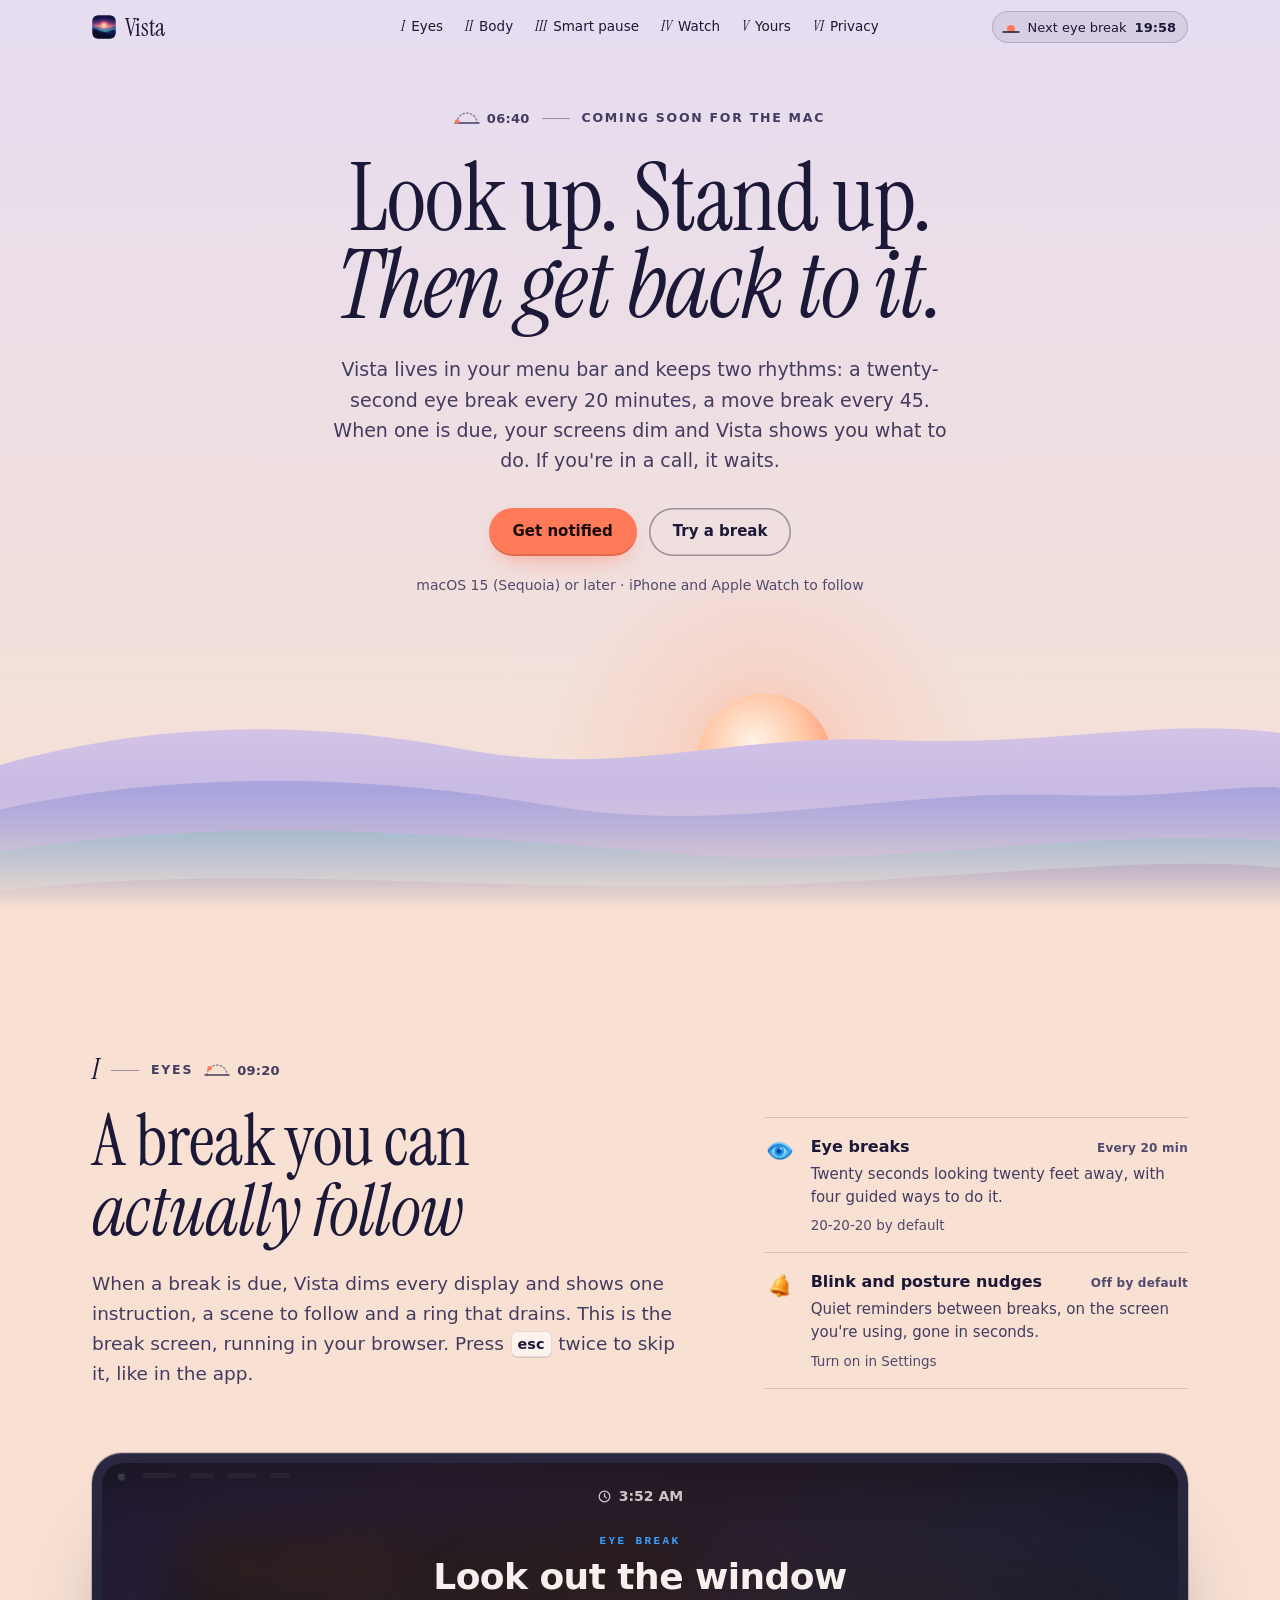
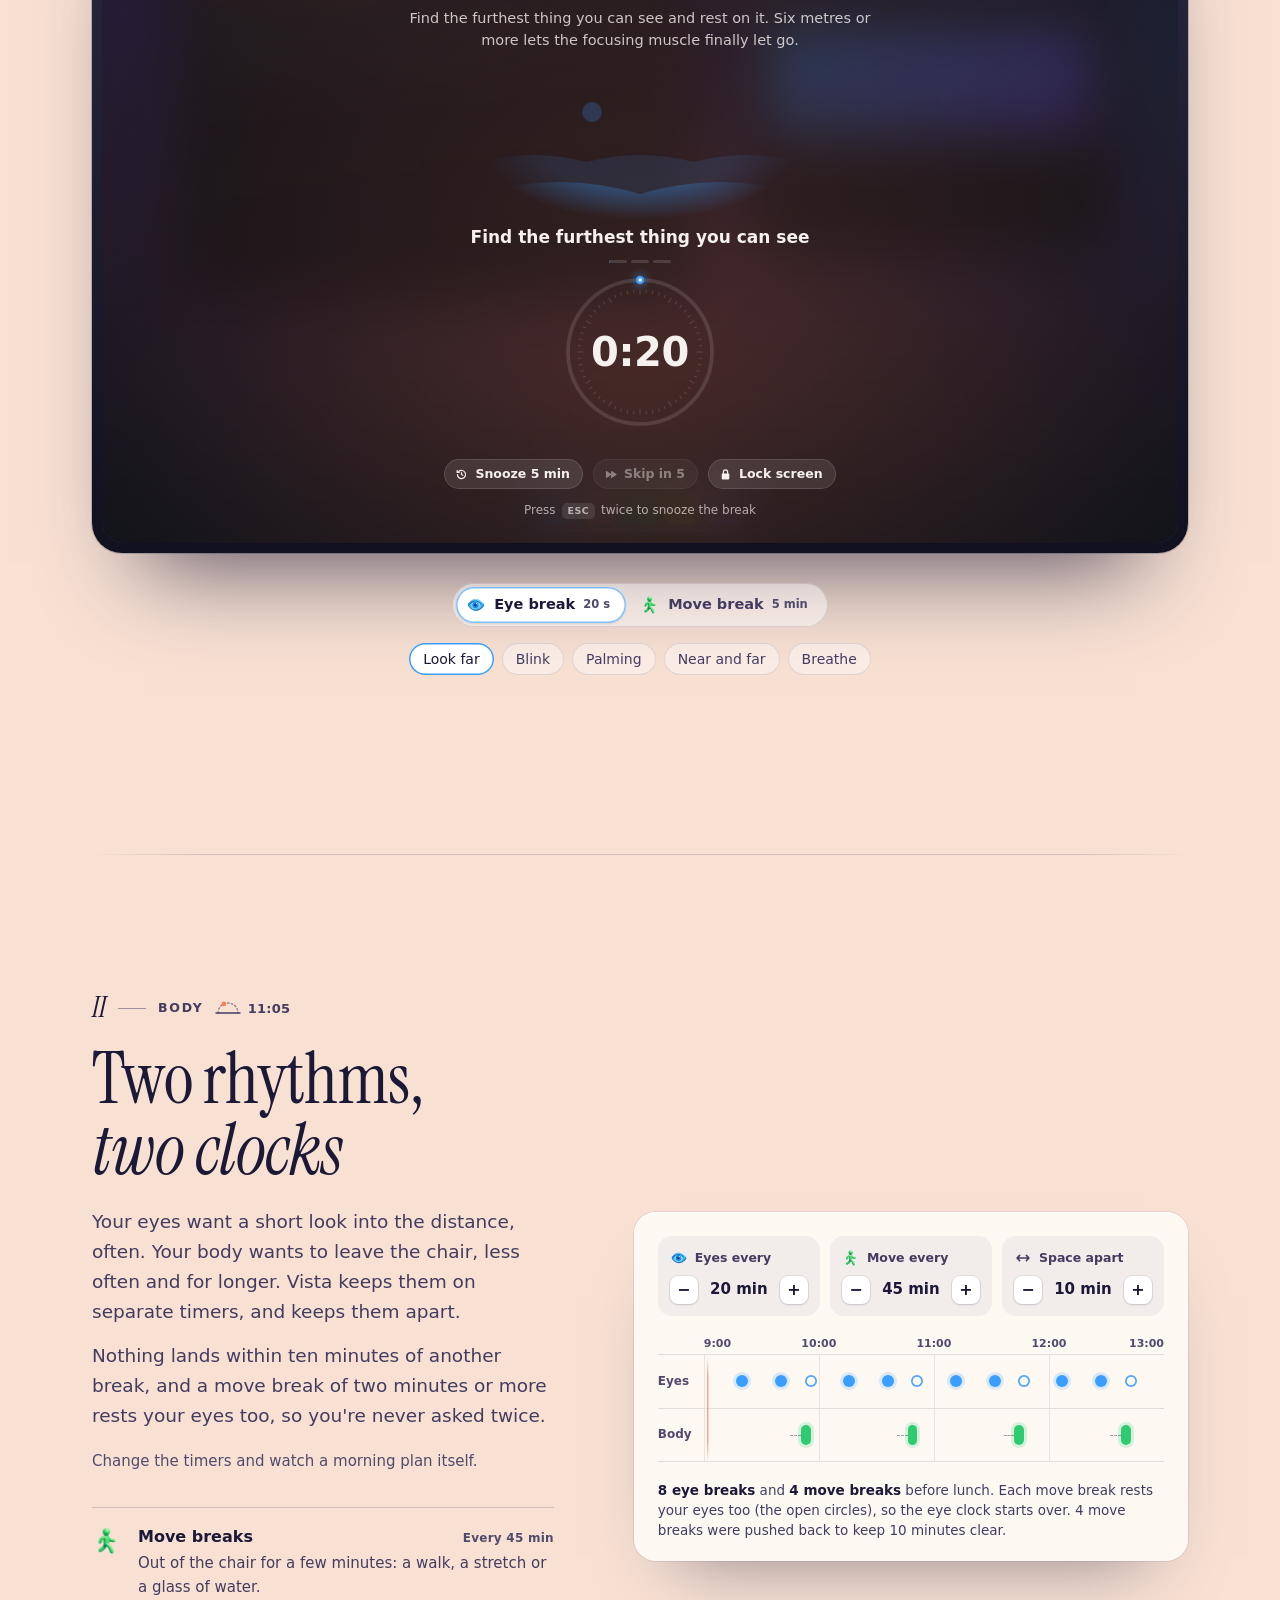
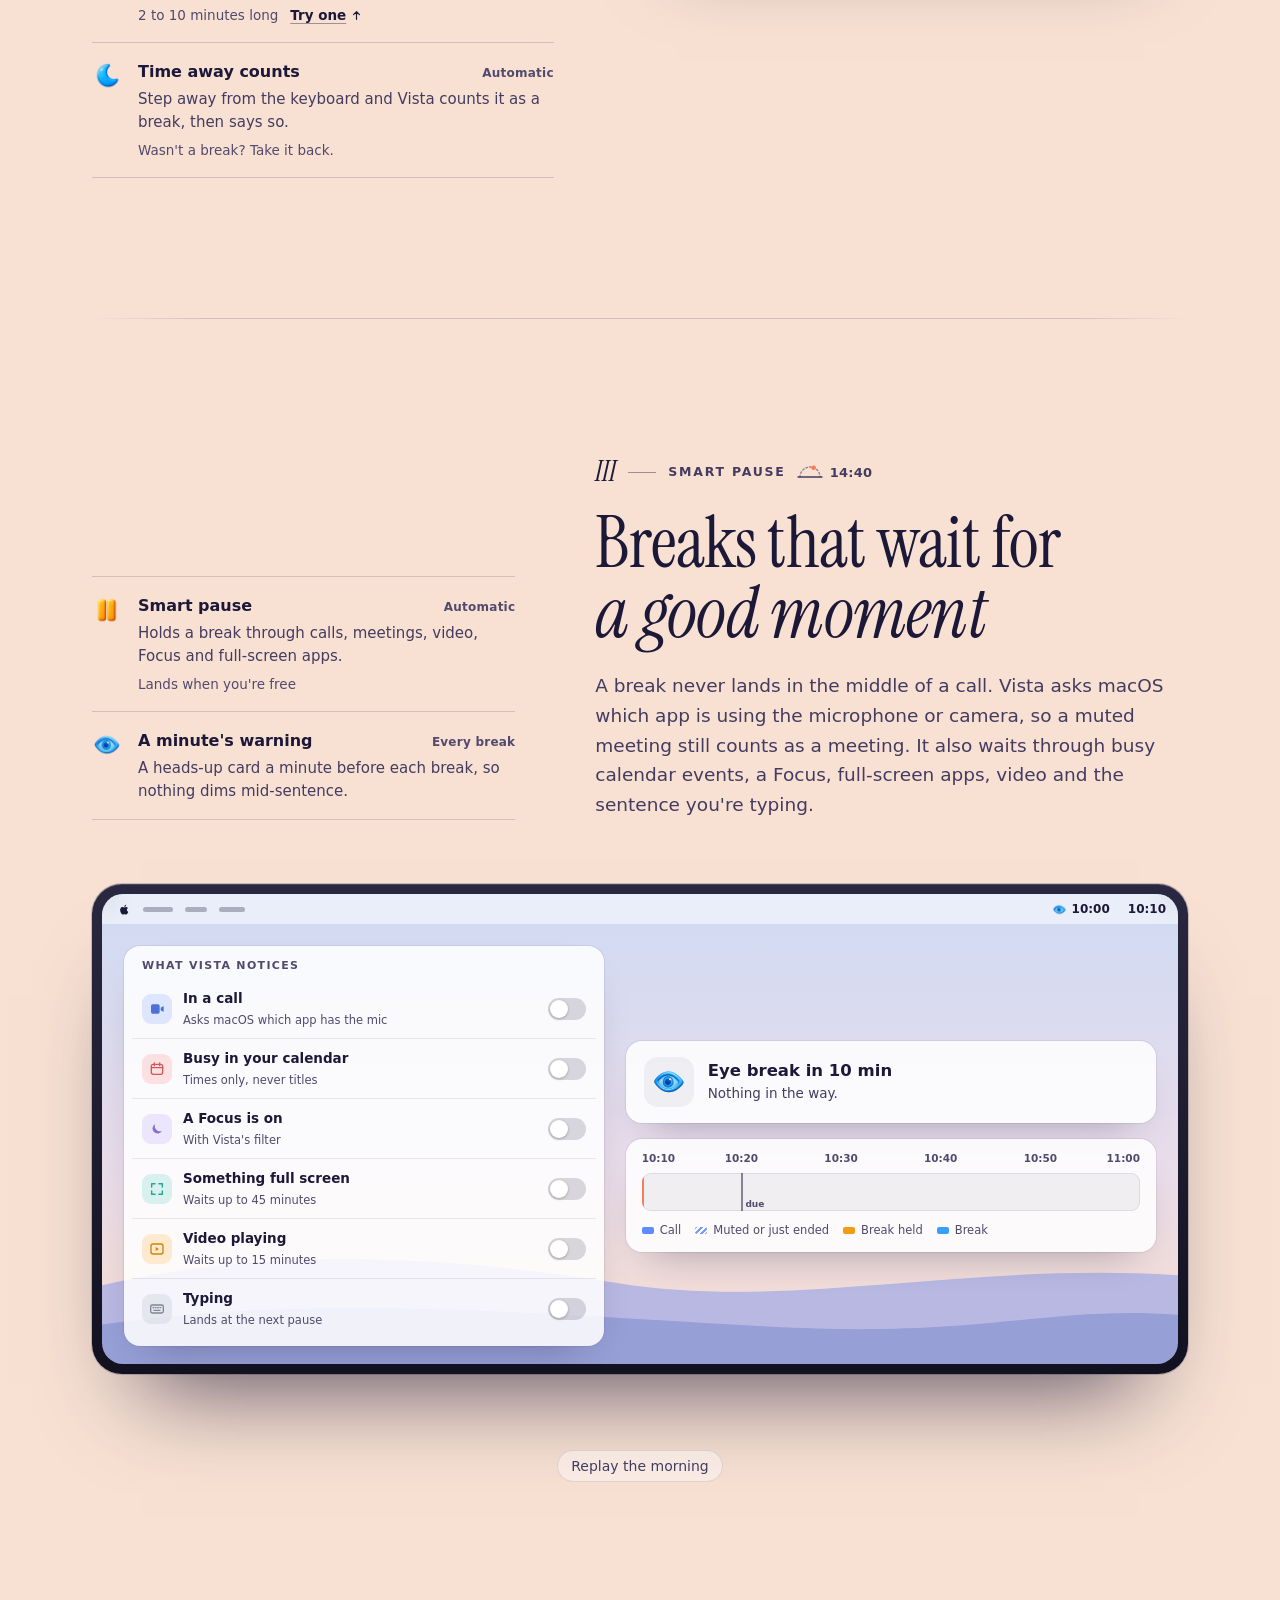
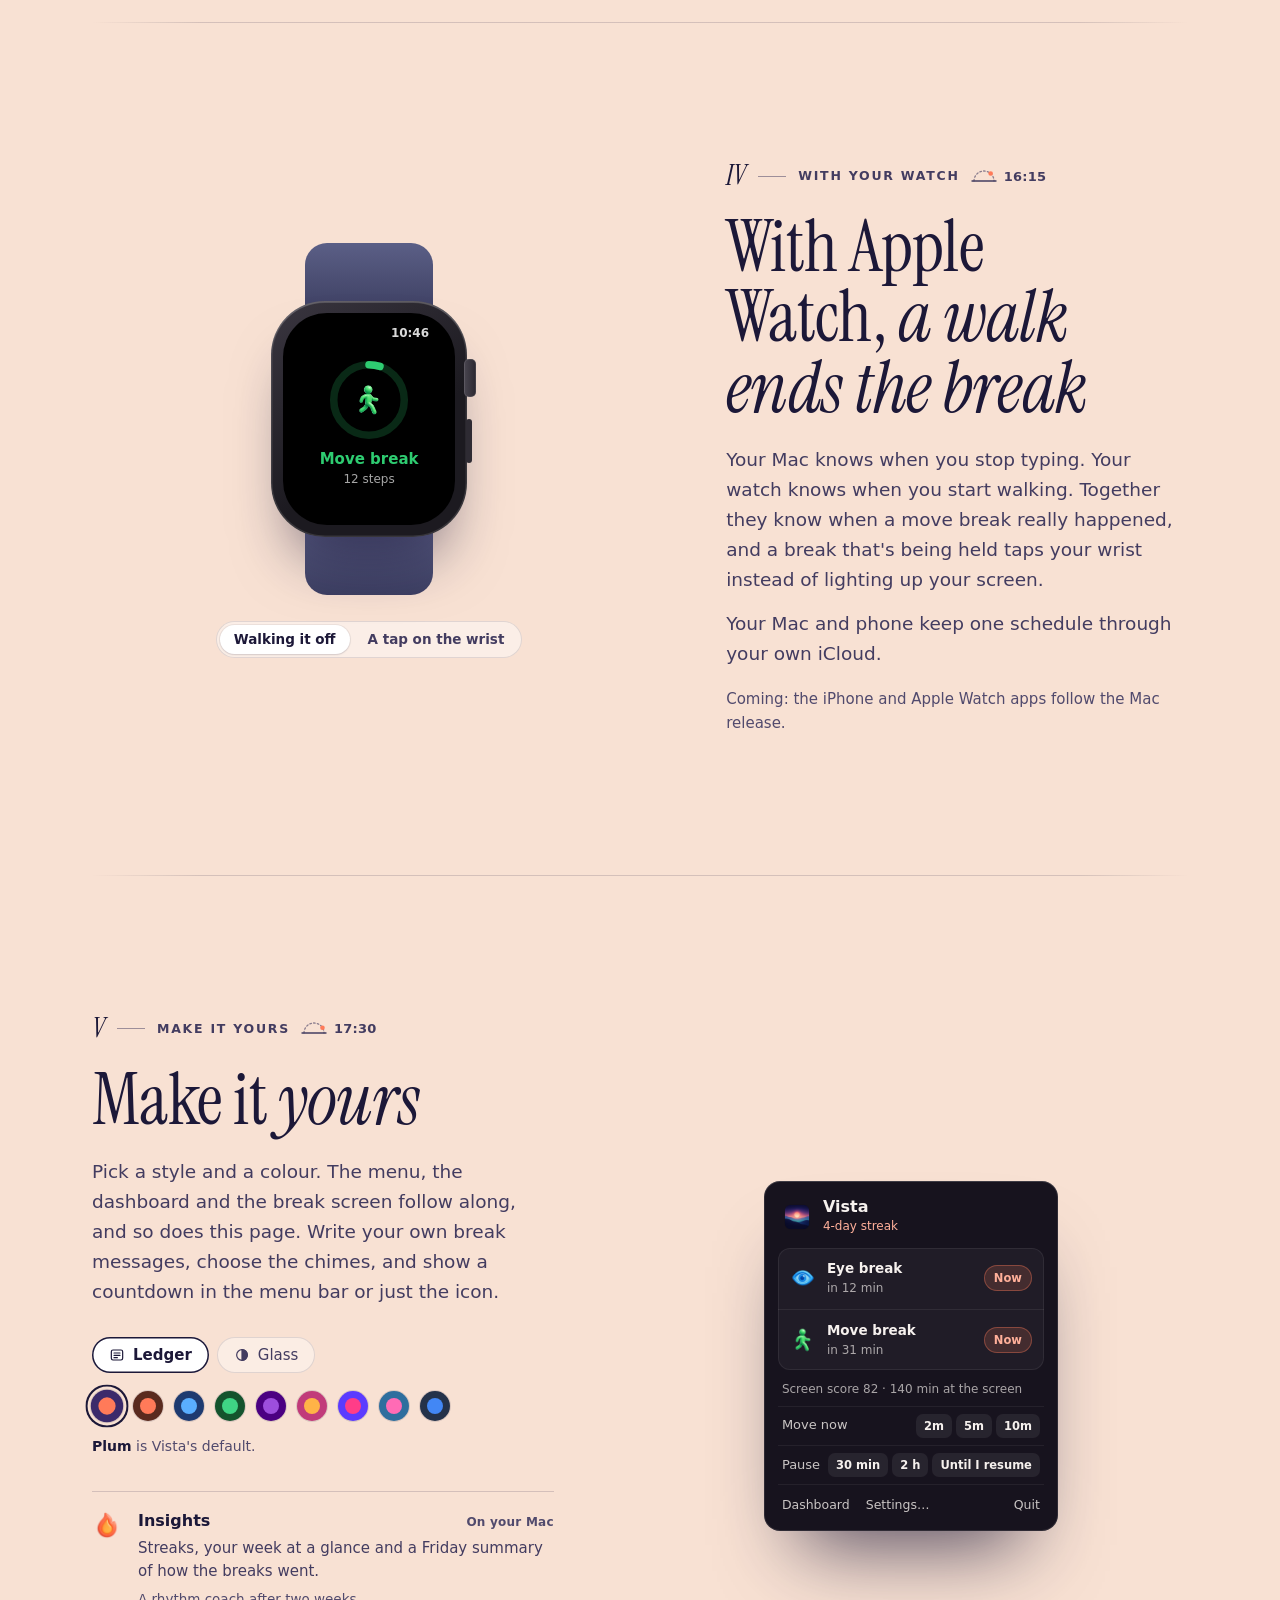
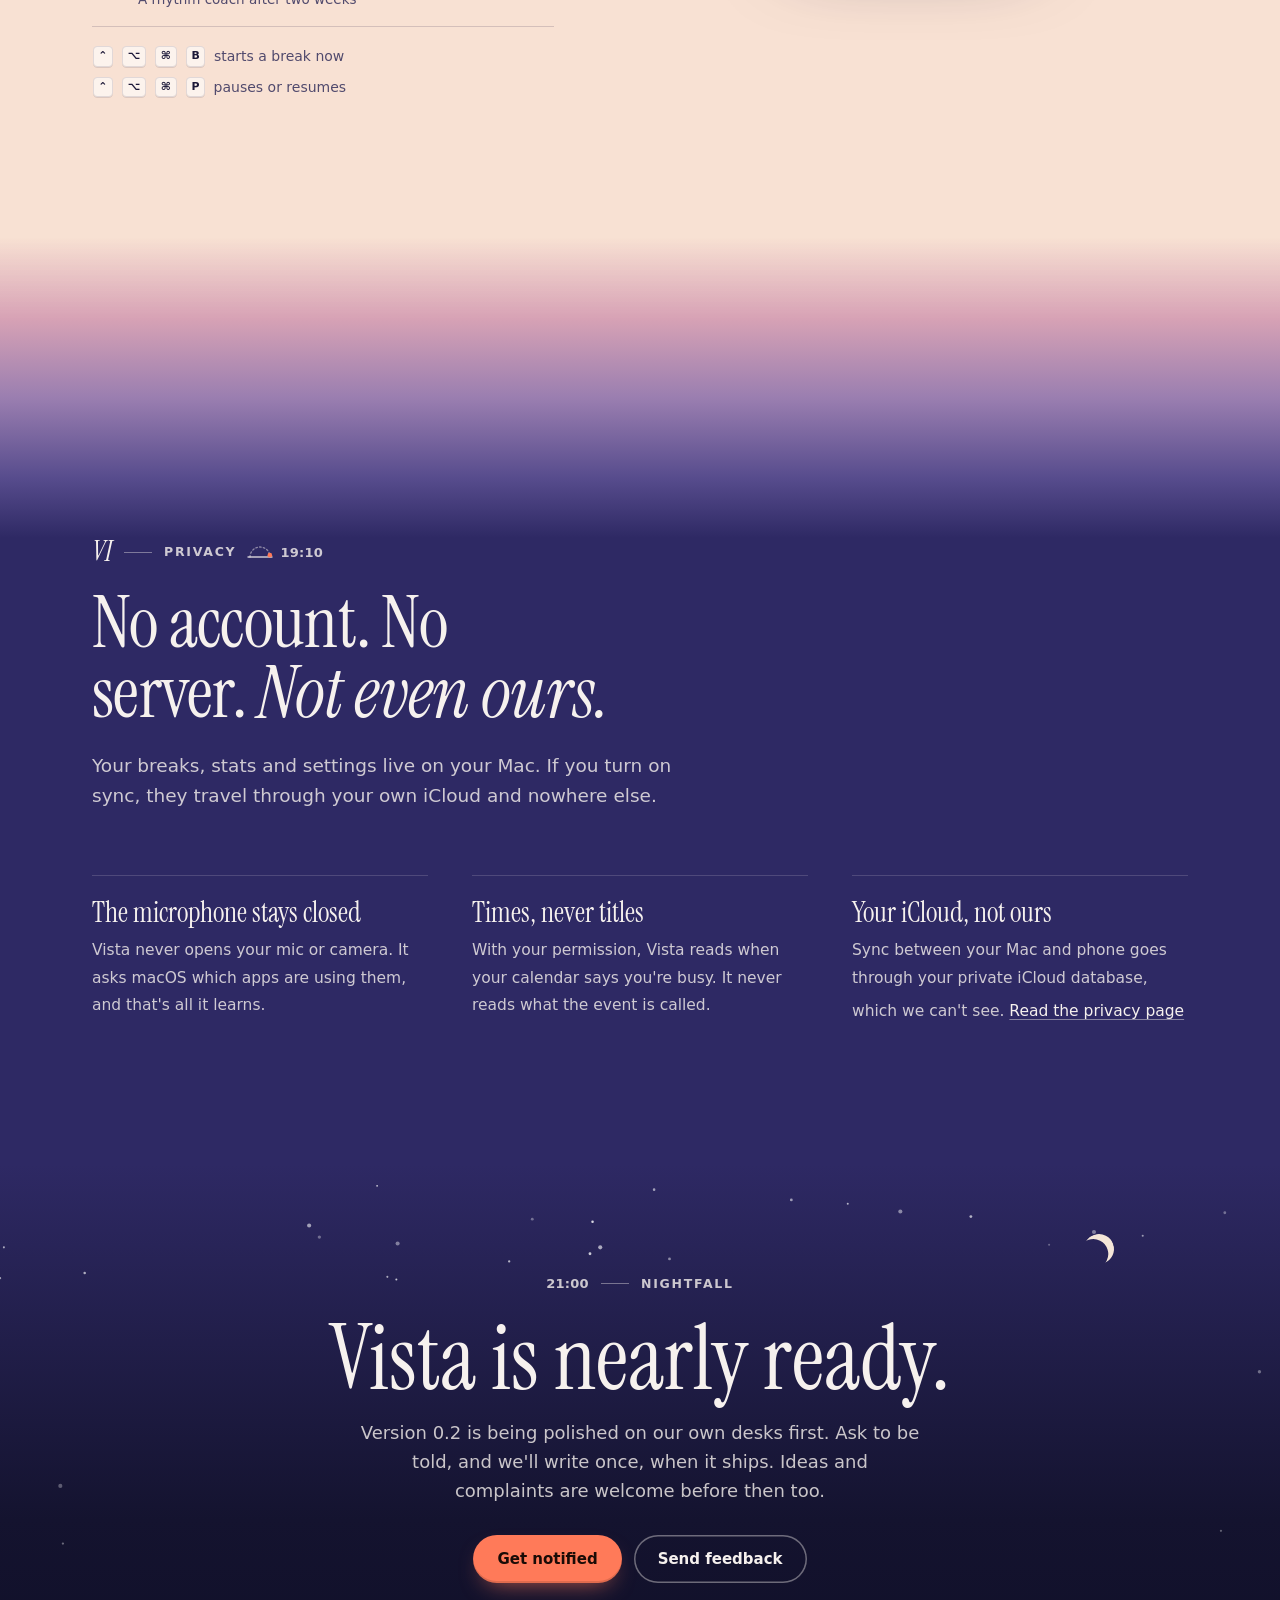
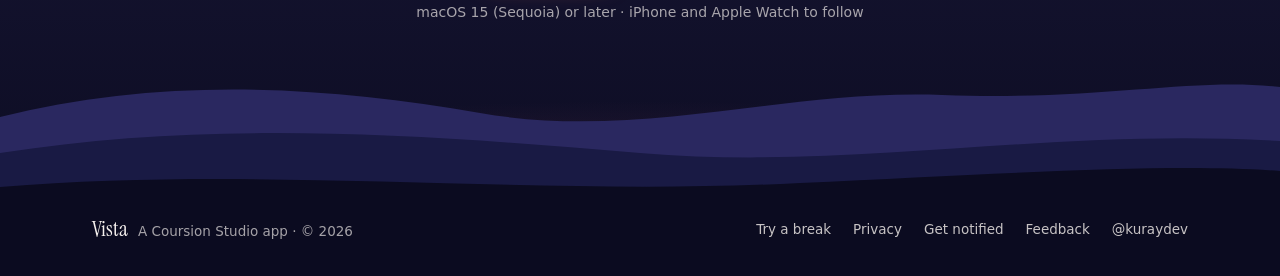
==== commit 7e295fe2: "site: a day at the desk, with the window open Vista's site stops borrowing Hutch's dark mesh, fanned" ====
--- a/index.html
+++ b/index.html
@@ -8,10 +8,10 @@
   <link rel="canonical" href="https://vista.coursion.studio/" />
   <link rel="icon" type="image/png" href="img/favicon.png" />
   <link rel="apple-touch-icon" href="icon.png" />
-  <link rel="stylesheet" href="styles.css?v=a1343f148d" />
-  <link rel="stylesheet" href="site.css?v=720b191564" />
-  <link rel="stylesheet" href="home.css?v=510308e76f" />
-  <link rel="preload" as="image" href="img/vista-icon.webp" />
+  <link rel="preload" href="fonts/instrument-serif-latin-400-normal.woff2" as="font" type="font/woff2" crossorigin />
+  <link rel="preload" href="fonts/instrument-serif-latin-400-italic.woff2" as="font" type="font/woff2" crossorigin />
+  <link rel="stylesheet" href="site.css?v=0da3561ed3" />
+  <link rel="stylesheet" href="home.css?v=f3870dbd30" />
   <meta property="og:type" content="website" />
   <meta property="og:site_name" content="Vista" />
   <meta property="og:url" content="https://vista.coursion.studio/" />
@@ -20,12 +20,12 @@
   <meta property="og:image" content="https://vista.coursion.studio/img/og.png" />
   <meta property="og:image:width" content="1200" />
   <meta property="og:image:height" content="630" />
-  <meta property="og:image:alt" content="Vista's break screen: an eye break with a scene to follow and a countdown ring." />
+  <meta property="og:image:alt" content="Vista: a low sun over layered hills at first light, under the line Look up. Stand up. Then get back to it." />
   <meta name="twitter:card" content="summary_large_image" />
   <meta name="twitter:title" content="Vista — Eye and movement breaks for the Mac" />
   <meta name="twitter:description" content="Two break rhythms on separate clocks. Vista dims your screens, shows you what to do, and waits if you're in a call. Coming soon." />
   <meta name="twitter:image" content="https://vista.coursion.studio/img/og.png" />
-  <meta name="theme-color" content="#0E0C14" />
+  <meta name="theme-color" content="#E6DDF1" />
   <script type="application/ld+json">
   {
     "@context": "https://schema.org",
@@ -40,142 +40,142 @@
   }
   </script>
   <script>document.documentElement.classList.add("js");window.__rv=setTimeout(function(){document.documentElement.classList.add("reveal-all")},4000);</script>
-  <script defer src="site.js?v=31e6ecd82a"></script>
-  <script defer src="home.js?v=9b47d2cd65"></script>
+  <script defer src="site.js?v=a4b0417806"></script>
+  <script defer src="home.js?v=1a4d1b9276"></script>
 </head>
-<body class="home site">
+<body class="home">
   <a class="skip" href="#break">Skip to the break demo</a>
-  <div class="bar js-bar">
-    <div class="bar-in">
-      <a class="bar-brand" href="#top"><img src="img/vista-mark.webp" alt="" width="26" height="26" /><span>Vista</span></a>
-      <span class="bar-ver">Coming soon</span>
-      <nav class="bar-nav js-bar-nav" aria-label="Main">
-        <a href="#break" data-spy="break">Try a break</a>
-        <a href="#rhythms" data-spy="rhythms">Rhythms</a>
-        <a href="#pause" data-spy="pause">Smart pause</a>
-        <a href="#features" data-spy="features">Features</a>
-        <a href="privacy.html" data-spy="privacy">Privacy</a>
-        <span class="bar-ink" aria-hidden="true"></span>
+  <div class="sky" aria-hidden="true"><div class="sky-band"></div></div>
+
+  <div class="nav js-nav">
+    <div class="nav-sky" aria-hidden="true"><div class="sky-band"></div></div>
+    <div class="nav-in">
+      <a class="nav-brand" href="#top"><img src="img/vista-mark.webp" alt="" width="24" height="24" /><span>Vista</span></a>
+      <nav class="nav-links" aria-label="Chapters">
+        <a href="#break" data-spy="break"><i>I</i>Eyes</a>
+        <a href="#rhythms" data-spy="rhythms"><i>II</i>Body</a>
+        <a href="#pause" data-spy="pause"><i>III</i>Smart pause</a>
+        <a href="#watch" data-spy="watch"><i>IV</i>Watch</a>
+        <a href="#themes" data-spy="themes"><i>V</i>Yours</a>
+        <a href="#private" data-spy="private"><i>VI</i>Privacy</a>
       </nav>
-      <div class="bar-act">
-        <button class="bar-k js-palette-open" type="button" aria-label="Search this site"><svg viewBox="0 0 24 24" fill="none" stroke="currentColor" stroke-width="2" stroke-linecap="round" aria-hidden="true"><circle cx="11" cy="11" r="6.5"/><path d="m16 16 4 4"/></svg><kbd>⌘K</kbd></button>
-        <a class="bar-btn bar-alt" href="mailto:feedback@coursion.studio?subject=Vista">Feedback</a>
-        <a class="bar-btn bar-get" href="mailto:support@coursion.studio?subject=Vista" data-notify>Get notified</a>
-        <button class="bar-menu js-bar-menu" type="button" aria-expanded="false" aria-controls="bar-sheet" aria-label="Menu"><svg viewBox="0 0 24 24" fill="none" stroke="currentColor" stroke-width="2" stroke-linecap="round" aria-hidden="true"><path class="l1" d="M5 9h14"/><path class="l2" d="M5 15h14"/></svg></button>
-      </div>
-    </div>
-    <div class="bar-sheet js-bar-sheet" id="bar-sheet" role="dialog" aria-modal="true" aria-label="Menu" hidden>
-      <nav class="bar-sheet-nav" aria-label="Site">
-        <a href="#break" data-spy="break">Try a break</a>
-        <a href="#rhythms" data-spy="rhythms">Rhythms</a>
-        <a href="#pause" data-spy="pause">Smart pause</a>
-        <a href="#features" data-spy="features">Features</a>
-        <a href="privacy.html" data-spy="privacy">Privacy</a>
-      </nav>
-      <div class="bar-sheet-act">
-        <button class="bar-btn bar-sheet-k js-bar-search" type="button"><svg viewBox="0 0 24 24" fill="none" stroke="currentColor" stroke-width="2" stroke-linecap="round" aria-hidden="true"><circle cx="11" cy="11" r="6.5"/><path d="m16 16 4 4"/></svg><span>Search</span><kbd>⌘K</kbd></button>
-        <a class="bar-btn bar-alt" href="mailto:feedback@coursion.studio?subject=Vista">Feedback</a>
-      </div>
-    </div>
+      <button class="pill js-pill" type="button" aria-label="Next eye break in 20 minutes. Take it now."><svg class="pill-sun" viewBox="0 0 18 11" aria-hidden="true"><circle class="sun" cx="9" cy="7" r="4"/><path class="hz" d="M1 10h16"/></svg><span class="pill-lbl js-pill-lbl">Next eye break</span><span class="pill-time js-pill-time">20:00</span></button>
+    </div>
+    <span class="nav-line" aria-hidden="true"></span>
   </div>
-  <div class="bg"></div>
-
-  <header id="top" class="stage-hero reveal">
-    <div class="mesh" aria-hidden="true"><i class="m1"></i><i class="m2"></i><i class="m3"></i><i class="m4"></i></div>
-    <div class="container">
-      <div class="bar-space" aria-hidden="true"></div>
-
-      <div class="hero-fan" role="img" aria-label="The Vista app icon with what it does fanned out beneath it: eye breaks, move breaks, smart pause, time away, streaks and Apple Watch.">
-        <img class="hero-icon" src="img/vista-icon.webp" alt="" width="160" height="160" fetchpriority="high" />
-        <span class="fan-tool" style="--i:0;--x:-249;--y:52.6;--r:5deg"><span class="tile"><img src="img/eye-break.webp" alt="" width="56" height="56" /></span><b>Eye breaks</b></span>
-        <span class="fan-tool" style="--i:1;--x:-179;--y:99.6;--r:3deg"><span class="tile"><img src="img/move-break.webp" alt="" width="56" height="56" /></span><b>Move breaks</b></span>
-        <span class="fan-tool" style="--i:2;--x:-65;--y:126.5;--r:1deg"><span class="tile"><img src="img/pause.webp" alt="" width="56" height="56" /></span><b>Smart pause</b></span>
-        <span class="fan-tool" style="--i:3;--x:65;--y:126.5;--r:-1deg"><span class="tile"><img src="img/away.webp" alt="" width="56" height="56" /></span><b>Time away</b></span>
-        <span class="fan-tool" style="--i:4;--x:179;--y:99.6;--r:-3deg"><span class="tile"><img src="img/streak.webp" alt="" width="56" height="56" /></span><b>Streaks</b></span>
-        <span class="fan-tool" style="--i:5;--x:249;--y:52.6;--r:-5deg"><span class="tile"><img src="img/health.webp" alt="" width="56" height="56" /></span><b>Apple Watch</b></span>
-      </div>
-
-      <div class="hero-copy">
-        <h1 class="rise" style="--d:.08s">Look up. Stand up.<br /> Then get back to it.</h1>
-        <p class="sub rise" style="--d:.14s">Vista lives in your menu bar and keeps two rhythms: a twenty-second eye break every 20 minutes, a move break every 45. When one is due, your screens dim and Vista shows you what to do. If you're in a call, it waits.</p>
-        <div class="cta-row rise" style="--d:.2s">
-          <a class="btn primary" href="mailto:support@coursion.studio?subject=Vista" data-notify>Get notified</a>
-          <a class="btn outline" href="#break">Try a break</a>
-        </div>
-        <p class="req-note rise" style="--d:.24s">Coming soon · macOS 15 (Sequoia) or later · iPhone and Apple Watch to follow</p>
-      </div>
+
+  <div class="look on-dark js-look" role="status" aria-live="polite" hidden>
+    <div class="look-art" aria-hidden="true"><svg viewBox="0 0 66 66"><g class="sunw"><circle class="sun" cx="33" cy="35" r="11"/></g><path class="h1" d="M0 44C14 36 26 40 36 44S56 38 66 41V66H0Z"/><path class="h2" d="M0 54C18 48 34 56 48 52S62 48 66 50V66H0Z"/></svg><span class="look-time js-look-time">0:20</span></div>
+    <p class="look-kicker">Eye break</p>
+    <p class="look-title js-look-title">Look away for 20 seconds</p>
+    <p class="look-d js-look-d">Find the furthest thing you can see and rest your eyes on it. This page will wait.</p>
+    <button class="look-x js-look-close" type="button" aria-label="Dismiss"><svg viewBox="0 0 12 12" fill="none" stroke="currentColor" stroke-width="1.8" stroke-linecap="round" aria-hidden="true"><path d="M2 2l8 8M10 2l-8 8"/></svg></button>
+  </div>
+
+  <header id="top" class="hero reveal" data-sky="0">
+    <div class="hero-copy container">
+      <p class="mark rise"><time datetime="06:40"><svg viewBox="0 0 24 13" aria-hidden="true"><path class="arc" d="M2 11a10 10 0 0 1 20 0"/><path class="hz" d="M0 11h24"/><circle class="sun" cx="2.11" cy="9.5" r="2.3"/></svg>06:40</time><span class="dash"></span><span>Coming soon for the Mac</span></p>
+      <h1 class="rise" style="--d:.06s"><span>Look up. Stand up.</span> <em>Then get back to it.</em></h1>
+      <p class="sub rise" style="--d:.14s">Vista lives in your menu bar and keeps two rhythms: a twenty-second eye break every 20 minutes, a move break every 45. When one is due, your screens dim and Vista shows you what to do. If you're in a call, it waits.</p>
+      <div class="cta-row rise" style="--d:.2s">
+        <a class="btn primary" href="mailto:support@coursion.studio?subject=Vista" data-notify>Get notified</a>
+        <a class="btn outline" href="#break">Try a break</a>
+      </div>
+      <p class="req-note rise" style="--d:.24s">macOS 15 (Sequoia) or later · iPhone and Apple Watch to follow</p>
+    </div>
+    <div class="land" aria-hidden="true">
+      <div class="layer l-sun" style="--d:.1s"><svg viewBox="0 0 1440 420" preserveAspectRatio="xMidYMax slice"><defs><radialGradient id="hg"><stop offset="0" stop-color="#FFB08F" stop-opacity=".7"/><stop offset=".45" stop-color="#FFB08F" stop-opacity=".22"/><stop offset="1" stop-color="#FFB08F" stop-opacity="0"/></radialGradient><radialGradient id="hs" cx=".42" cy=".36" r=".7"><stop offset="0" stop-color="#FFF3E6"/><stop offset=".55" stop-color="#FFC6A4"/><stop offset="1" stop-color="#FF8D69"/></radialGradient></defs><circle cx="860" cy="246" r="236" fill="url(#hg)"/><circle cx="860" cy="246" r="76" fill="url(#hs)"/></svg></div>
+      <div class="layer l-far" style="--d:.18s"><svg viewBox="0 0 1440 420" preserveAspectRatio="xMidYMax slice"><defs><linearGradient id="hf" x1="0" y1="0" x2="0" y2="1"><stop offset="0" stop-color="#D3C3E6"/><stop offset=".5" stop-color="#C2B6E2"/></linearGradient></defs><path fill="url(#hf)" d="M0 250C160 205 330 196 520 232C700 266 820 214 1000 222C1180 230 1300 196 1440 214V420H0Z"/></svg></div>
+      <div class="layer l-mid" style="--d:.26s"><svg viewBox="0 0 1440 420" preserveAspectRatio="xMidYMax slice"><defs><linearGradient id="hm" x1="0" y1="0" x2="0" y2="1"><stop offset="0" stop-color="#ABA5DD"/><stop offset=".6" stop-color="#9C9AD8"/></linearGradient></defs><path fill="url(#hm)" d="M0 300C210 254 420 262 620 296C820 330 1000 276 1200 284C1320 289 1400 270 1440 276V420H0Z"/></svg></div>
+      <div class="layer l-tea" style="--d:.34s"><svg viewBox="0 0 1440 420" preserveAspectRatio="xMidYMax slice"><defs><linearGradient id="ht" x1="0" y1="0" x2="0" y2="1"><stop offset="0" stop-color="#7FA9CC"/><stop offset=".7" stop-color="#7395C9"/></linearGradient></defs><path fill="url(#ht)" d="M0 348C260 304 520 330 760 350C1000 370 1220 318 1440 336V420H0Z"/></svg></div>
+      <div class="layer l-near" style="--d:.42s"><svg viewBox="0 0 1440 420" preserveAspectRatio="xMidYMax slice"><defs><linearGradient id="hn" x1="0" y1="0" x2="0" y2="1"><stop offset="0" stop-color="#5F69B4"/><stop offset=".8" stop-color="#4E58A6"/></linearGradient></defs><path fill="url(#hn)" d="M0 392C300 356 600 400 900 384C1140 372 1320 352 1440 366V420H0Z"/></svg></div>
     </div>
   </header>
 
   <main>
-
-    <section id="break" class="sec sec-break reveal" aria-labelledby="break-title">
-      <div class="glow" aria-hidden="true"></div>
-      <div class="container">
-        <div class="show brk rise js-brk" data-kind="eyes">
-          <div class="brk-desk" aria-hidden="true">
-            <div class="brk-menubar">
-              <svg viewBox="0 0 24 24" fill="currentColor"><path d="M16.4 12.6c0-2.3 1.9-3.4 2-3.5-1.1-1.6-2.8-1.8-3.4-1.8-1.4-.1-2.8.9-3.5.9-.7 0-1.8-.9-3-.8-1.5 0-3 .9-3.8 2.3-1.6 2.8-.4 7 1.2 9.3.8 1.1 1.7 2.4 2.9 2.3 1.2 0 1.6-.7 3-.7s1.8.7 3 .7c1.3 0 2.1-1.1 2.8-2.3.9-1.3 1.3-2.6 1.3-2.6s-2.5-1-2.5-3.8zM14.1 5.8c.6-.8 1.1-1.8 1-2.8-.9 0-2 .6-2.7 1.4-.6.7-1.1 1.7-1 2.7 1 .1 2-.5 2.7-1.3z"/></svg>
-              <i style="width:34px"></i><i style="width:24px"></i><i style="width:28px"></i><i style="width:20px"></i>
-            </div>
-            <div class="brk-win w1"><span class="ttl"></span><span class="ln"></span><span class="ln" style="width:70%"></span><span class="ln"></span><span class="ln" style="width:52%"></span><span class="ln"></span><span class="ln" style="width:64%"></span></div>
-            <div class="brk-win w2"><span class="blk"></span><span class="ln"></span><span class="ln" style="width:60%"></span></div>
-            <div class="brk-dock"><i style="--c:#3A9EFF"></i><i style="--c:#FF7A59"></i><i style="--c:#2ECC71"></i><i style="--c:#FEBC2E"></i><i style="--c:#A78BFA"></i></div>
-          </div>
-          <div class="brk-dim" aria-hidden="true"></div>
-          <div class="brk-ui" role="group" aria-label="A live copy of Vista's break screen">
-            <p class="brk-clock" aria-hidden="true"><svg viewBox="0 0 24 24" fill="none" stroke="currentColor" stroke-width="2" stroke-linecap="round"><circle cx="12" cy="12" r="8.5"/><path d="M12 7.5V12l3 2"/></svg><span class="js-brk-clock">9:41</span></p>
-            <div class="brk-msg js-brk-msg">
-              <p class="brk-kind js-brk-kind">Eye break</p>
-              <h3 class="brk-head js-brk-head">Look out the window</h3>
-              <p class="brk-detail js-brk-detail">Find the furthest thing you can see and rest on it. Six metres or more lets the focusing muscle finally let go.</p>
-              <div class="brk-scene js-brk-scene" aria-hidden="true"></div>
-              <p class="brk-step js-brk-step" aria-live="polite"><span class="brk-line">Find the furthest thing you can see</span></p>
-              <div class="brk-pips js-brk-pips" aria-hidden="true"></div>
-              <div class="brk-ring">
-                <svg viewBox="0 0 200 200" aria-hidden="true"><circle class="track" cx="100" cy="100" r="96"/><g class="dial js-brk-dial"></g><g class="arc"><circle class="prog js-brk-prog" cx="100" cy="100" r="96" pathLength="1"/><g class="head js-brk-head-dot"><circle class="dot" cx="196" cy="100" r="5.5"/><circle class="core" cx="196" cy="100" r="2.5"/></g></g></svg>
-                <span class="brk-time js-brk-time">0:20</span>
-              </div>
-            </div>
-            <div class="brk-ctl">
-              <div class="brk-btns">
-                <button type="button" class="brk-btn js-brk-snooze"><svg viewBox="0 0 24 24" fill="none" stroke="currentColor" stroke-width="2.2" stroke-linecap="round" stroke-linejoin="round" aria-hidden="true"><path d="M4.5 12a7.5 7.5 0 1 0 2.2-5.3"/><path d="M4 4.5v3.7h3.7"/><path d="M12 8.5V12l2.5 1.5"/></svg><span>Snooze 5 min</span></button>
-                <button type="button" class="brk-btn js-brk-skip"><svg viewBox="0 0 24 24" fill="currentColor" aria-hidden="true"><path d="M3.5 6.2v11.6a.8.8 0 0 0 1.2.7L13 13v4.8a.8.8 0 0 0 1.2.7l8.6-5.8a.8.8 0 0 0 0-1.4l-8.6-5.8a.8.8 0 0 0-1.2.7V11L4.7 5.5a.8.8 0 0 0-1.2.7z"/></svg><span class="js-brk-skip-label">Skip in 5</span></button>
-                <button type="button" class="brk-btn js-brk-lock"><svg viewBox="0 0 24 24" fill="currentColor" aria-hidden="true"><path d="M7 10V7.5a5 5 0 0 1 10 0V10h.5A1.5 1.5 0 0 1 19 11.5v8a1.5 1.5 0 0 1-1.5 1.5h-11A1.5 1.5 0 0 1 5 19.5v-8A1.5 1.5 0 0 1 6.5 10zm2.2 0h5.6V7.5a2.8 2.8 0 0 0-5.6 0z"/></svg><span>Lock screen</span></button>
-                <button type="button" class="brk-btn primary js-brk-done" hidden><span>Back to work</span></button>
-              </div>
-              <p class="brk-foot js-brk-foot"><span>Press</span><kbd class="brk-esc">esc</kbd><span class="js-brk-esc">twice to skip the break</span></p>
-            </div>
-          </div>
-          <div class="brk-off js-brk-off" hidden>
-            <p class="js-brk-off-msg">Skipped. Your desktop is back.</p>
-            <button type="button" class="brk-btn primary js-brk-again"><span>Start it again</span></button>
-          </div>
-        </div>
-        <div class="sec-head center">
-          <h2 id="break-title" class="rise" style="--d:.08s">A break you can actually follow</h2>
-          <p class="rise" style="--d:.14s">When a break is due, Vista dims every display and shows one instruction, a scene to follow and a ring that drains. This is the break screen, running in your browser. Press <kbd>esc</kbd> twice to skip it, like in the app.</p>
-          <div class="kinds rise" style="--d:.2s" role="radiogroup" aria-label="Kind of break">
+    <section id="break" class="ch reveal" data-sky="1" aria-labelledby="break-title">
+      <div class="container">
+        <div class="ch-head">
+          <div class="ch-copy">
+            <p class="mark rise"><span class="num">I</span><span class="dash"></span><span>Eyes</span><time datetime="09:20"><svg viewBox="0 0 24 13" aria-hidden="true"><path class="arc" d="M2 11a10 10 0 0 1 20 0"/><path class="hz" d="M0 11h24"/><circle class="sun" cx="4.68" cy="4.19" r="2.3"/></svg>09:20</time></p>
+            <h2 id="break-title" class="rise" style="--d:.05s">A break you can <em>actually follow</em></h2>
+            <p class="lead rise" style="--d:.1s">When a break is due, Vista dims every display and shows one instruction, a scene to follow and a ring that drains. This is the break screen, running in your browser. Press <kbd>esc</kbd> twice to skip it, like in the app.</p>
+          </div>
+          <ul class="notes">
+            <li class="note rise" style="--d:.12s"><img src="img/eye-break.webp" alt="" width="30" height="30" loading="lazy" /><div><p class="note-t"><b>Eye breaks</b><span class="tag">Every 20 min</span></p><p>Twenty seconds looking twenty feet away, with four guided ways to do it.</p><p class="note-f"><span>20-20-20 by default</span></p></div></li>
+            <li class="note rise" style="--d:.16s"><img src="img/notifications.webp" alt="" width="30" height="30" loading="lazy" /><div><p class="note-t"><b>Blink and posture nudges</b><span class="tag">Off by default</span></p><p>Quiet reminders between breaks, on the screen you're using, gone in seconds.</p><p class="note-f"><span>Turn on in Settings</span></p></div></li>
+          </ul>
+        </div>
+
+        <div class="display rise" style="--d:.1s">
+          <div class="show brk on-dark js-brk" data-kind="eyes">
+            <div class="brk-desk" aria-hidden="true">
+              <div class="brk-menubar">
+                <svg viewBox="0 0 24 24" fill="currentColor"><path d="M16.4 12.6c0-2.3 1.9-3.4 2-3.5-1.1-1.6-2.8-1.8-3.4-1.8-1.4-.1-2.8.9-3.5.9-.7 0-1.8-.9-3-.8-1.5 0-3 .9-3.8 2.3-1.6 2.8-.4 7 1.2 9.3.8 1.1 1.7 2.4 2.9 2.3 1.2 0 1.6-.7 3-.7s1.8.7 3 .7c1.3 0 2.1-1.1 2.8-2.3.9-1.3 1.3-2.6 1.3-2.6s-2.5-1-2.5-3.8zM14.1 5.8c.6-.8 1.1-1.8 1-2.8-.9 0-2 .6-2.7 1.4-.6.7-1.1 1.7-1 2.7 1 .1 2-.5 2.7-1.3z"/></svg>
+                <i style="width:34px"></i><i style="width:24px"></i><i style="width:28px"></i><i style="width:20px"></i>
+              </div>
+              <div class="brk-win w1"><span class="ttl"></span><span class="ln"></span><span class="ln" style="width:70%"></span><span class="ln"></span><span class="ln" style="width:52%"></span><span class="ln"></span><span class="ln" style="width:64%"></span></div>
+              <div class="brk-win w2"><span class="blk"></span><span class="ln"></span><span class="ln" style="width:60%"></span></div>
+              <div class="brk-dock"><i style="--c:#3A9EFF"></i><i style="--c:#FF7A59"></i><i style="--c:#2ECC71"></i><i style="--c:#FEBC2E"></i><i style="--c:#A78BFA"></i></div>
+            </div>
+            <div class="brk-dim" aria-hidden="true"></div>
+            <div class="brk-ui" role="group" aria-label="A live copy of Vista's break screen">
+              <p class="brk-clock" aria-hidden="true"><svg viewBox="0 0 24 24" fill="none" stroke="currentColor" stroke-width="2" stroke-linecap="round"><circle cx="12" cy="12" r="8.5"/><path d="M12 7.5V12l3 2"/></svg><span class="js-brk-clock">9:41</span></p>
+              <div class="brk-msg js-brk-msg">
+                <p class="brk-kind js-brk-kind">Eye break</p>
+                <h3 class="brk-head js-brk-head">Look out the window</h3>
+                <p class="brk-detail js-brk-detail">Find the furthest thing you can see and rest on it. Six metres or more lets the focusing muscle finally let go.</p>
+                <div class="brk-scene js-brk-scene" aria-hidden="true"></div>
+                <p class="brk-step js-brk-step" aria-live="polite"><span class="brk-line">Find the furthest thing you can see</span></p>
+                <div class="brk-pips js-brk-pips" aria-hidden="true"></div>
+                <div class="brk-ring">
+                  <svg viewBox="0 0 200 200" aria-hidden="true"><circle class="track" cx="100" cy="100" r="96"/><g class="dial js-brk-dial"></g><g class="arc"><circle class="prog js-brk-prog" cx="100" cy="100" r="96" pathLength="1"/><g class="head js-brk-head-dot"><circle class="dot" cx="196" cy="100" r="5.5"/><circle class="core" cx="196" cy="100" r="2.5"/></g></g></svg>
+                  <span class="brk-time js-brk-time">0:20</span>
+                </div>
+              </div>
+              <div class="brk-ctl">
+                <div class="brk-btns">
+                  <button type="button" class="brk-btn js-brk-snooze"><svg viewBox="0 0 24 24" fill="none" stroke="currentColor" stroke-width="2.2" stroke-linecap="round" stroke-linejoin="round" aria-hidden="true"><path d="M4.5 12a7.5 7.5 0 1 0 2.2-5.3"/><path d="M4 4.5v3.7h3.7"/><path d="M12 8.5V12l2.5 1.5"/></svg><span>Snooze 5 min</span></button>
+                  <button type="button" class="brk-btn js-brk-skip"><svg viewBox="0 0 24 24" fill="currentColor" aria-hidden="true"><path d="M3.5 6.2v11.6a.8.8 0 0 0 1.2.7L13 13v4.8a.8.8 0 0 0 1.2.7l8.6-5.8a.8.8 0 0 0 0-1.4l-8.6-5.8a.8.8 0 0 0-1.2.7V11L4.7 5.5a.8.8 0 0 0-1.2.7z"/></svg><span class="js-brk-skip-label">Skip in 5</span></button>
+                  <button type="button" class="brk-btn js-brk-lock"><svg viewBox="0 0 24 24" fill="currentColor" aria-hidden="true"><path d="M7 10V7.5a5 5 0 0 1 10 0V10h.5A1.5 1.5 0 0 1 19 11.5v8a1.5 1.5 0 0 1-1.5 1.5h-11A1.5 1.5 0 0 1 5 19.5v-8A1.5 1.5 0 0 1 6.5 10zm2.2 0h5.6V7.5a2.8 2.8 0 0 0-5.6 0z"/></svg><span>Lock screen</span></button>
+                  <button type="button" class="brk-btn primary js-brk-done" hidden><span>Back to work</span></button>
+                </div>
+                <p class="brk-foot js-brk-foot"><span>Press</span><kbd class="brk-esc">esc</kbd><span class="js-brk-esc">twice to skip the break</span></p>
+              </div>
+            </div>
+            <div class="brk-off js-brk-off" hidden>
+              <p class="js-brk-off-msg">Skipped. Your desktop is back.</p>
+              <button type="button" class="brk-btn primary js-brk-again"><span>Start it again</span></button>
+            </div>
+          </div>
+        </div>
+
+        <div class="below">
+          <div class="kinds rise" style="--d:.14s" role="radiogroup" aria-label="Kind of break">
             <button type="button" class="kind" role="radio" aria-checked="true" data-kind="eyes"><img src="img/eye-break.webp" alt="" width="20" height="20" />Eye break<small>20 s</small></button>
             <button type="button" class="kind" role="radio" aria-checked="false" data-kind="body"><img src="img/move-break.webp" alt="" width="20" height="20" />Move break<small>5 min</small></button>
           </div>
-          <div class="chips rise js-brk-chips" style="--d:.24s" role="group" aria-label="Exercises"></div>
+          <div class="chips rise js-brk-chips" style="--d:.18s" role="group" aria-label="Exercises"></div>
           <p class="show-status js-brk-status" aria-live="polite"></p>
         </div>
       </div>
     </section>
 
-    <section id="rhythms" class="sec sec-split sec-rhythms reveal" aria-labelledby="rhy-title">
-      <div class="glow" aria-hidden="true"></div>
-      <div class="container split">
-        <div class="split-copy">
-          <h2 id="rhy-title" class="rise">Two rhythms, two clocks</h2>
-          <p class="rise" style="--d:.06s">Your eyes want a short look into the distance, often. Your body wants to leave the chair, less often and for longer. Vista keeps them on separate timers, and keeps them apart.</p>
-          <p class="rise" style="--d:.08s">Nothing lands within ten minutes of another break, and a move break of two minutes or more rests your eyes too, so you're never asked twice.</p>
-          <p class="aside rise" style="--d:.1s">Change the timers and watch a morning plan itself.</p>
-        </div>
-        <div class="split-stage">
-          <div class="show rhy rise js-rhy" style="--d:.08s">
+    <section id="rhythms" class="ch reveal" data-sky="2" aria-labelledby="rhy-title">
+      <div class="container ch-grid">
+        <div class="ch-copy">
+          <p class="mark rise"><span class="num">II</span><span class="dash"></span><span>Body</span><time datetime="11:05"><svg viewBox="0 0 24 13" aria-hidden="true"><path class="arc" d="M2 11a10 10 0 0 1 20 0"/><path class="hz" d="M0 11h24"/><circle class="sun" cx="7.84" cy="1.91" r="2.3"/></svg>11:05</time></p>
+          <h2 id="rhy-title" class="rise" style="--d:.05s">Two rhythms, <em>two clocks</em></h2>
+          <p class="lead rise" style="--d:.08s">Your eyes want a short look into the distance, often. Your body wants to leave the chair, less often and for longer. Vista keeps them on separate timers, and keeps them apart.</p>
+          <p class="lead rise" style="--d:.1s">Nothing lands within ten minutes of another break, and a move break of two minutes or more rests your eyes too, so you're never asked twice.</p>
+          <p class="aside rise" style="--d:.12s">Change the timers and watch a morning plan itself.</p>
+          <ul class="notes">
+            <li class="note rise" style="--d:.14s"><img src="img/move-break.webp" alt="" width="30" height="30" loading="lazy" /><div><p class="note-t"><b>Move breaks</b><span class="tag">Every 45 min</span></p><p>Out of the chair for a few minutes: a walk, a stretch or a glass of water.</p><p class="note-f"><span>2 to 10 minutes long</span><a class="see" href="#break" data-pick="body">Try one<svg viewBox="0 0 24 24" fill="none" stroke="currentColor" stroke-width="2.2" stroke-linecap="round" stroke-linejoin="round" aria-hidden="true"><path d="M12 19V5M6.5 10.5 12 5l5.5 5.5"/></svg></a></p></div></li>
+            <li class="note rise" style="--d:.18s"><img src="img/away.webp" alt="" width="30" height="30" loading="lazy" /><div><p class="note-t"><b>Time away counts</b><span class="tag">Automatic</span></p><p>Step away from the keyboard and Vista counts it as a break, then says so.</p><p class="note-f"><span>Wasn't a break? Take it back.</span></p></div></li>
+          </ul>
+        </div>
+        <div class="ch-stage">
+          <div class="paper rhy rise js-rhy" style="--d:.08s">
             <div class="rhy-ctl">
               <div class="rhy-step" data-kind="eyes">
                 <span class="rhy-lbl"><img src="img/eye-break.webp" alt="" width="18" height="18" />Eyes every</span>
@@ -202,114 +202,77 @@
       </div>
     </section>
 
-    <section id="pause" class="sec sec-pause reveal" aria-labelledby="pause-title">
-      <div class="glow" aria-hidden="true"></div>
-      <div class="container">
-        <div class="show sp rise js-sp">
-          <div class="mesh" aria-hidden="true"><i class="m1"></i><i class="m2"></i><i class="m3"></i><i class="m4"></i></div>
-          <div class="sp-bar" aria-hidden="true">
-            <svg class="sp-apple" viewBox="0 0 24 24" fill="currentColor"><path d="M16.4 12.6c0-2.3 1.9-3.4 2-3.5-1.1-1.6-2.8-1.8-3.4-1.8-1.4-.1-2.8.9-3.5.9-.7 0-1.8-.9-3-.8-1.5 0-3 .9-3.8 2.3-1.6 2.8-.4 7 1.2 9.3.8 1.1 1.7 2.4 2.9 2.3 1.2 0 1.6-.7 3-.7s1.8.7 3 .7c1.3 0 2.1-1.1 2.8-2.3.9-1.3 1.3-2.6 1.3-2.6s-2.5-1-2.5-3.8zM14.1 5.8c.6-.8 1.1-1.8 1-2.8-.9 0-2 .6-2.7 1.4-.6.7-1.1 1.7-1 2.7 1 .1 2-.5 2.7-1.3z"/></svg>
-            <i style="width:30px"></i><i style="width:22px"></i><i style="width:26px"></i>
-            <span class="sp-sp"></span>
-            <span class="sp-mic js-sp-mic"><svg viewBox="0 0 24 24" fill="currentColor"><path d="M12 3a3 3 0 0 0-3 3v6a3 3 0 0 0 6 0V6a3 3 0 0 0-3-3zm-6.5 8.5a.9.9 0 0 1 1.8 0 4.7 4.7 0 0 0 9.4 0 .9.9 0 0 1 1.8 0 6.5 6.5 0 0 1-5.6 6.4V20h2.3a.9.9 0 0 1 0 1.8H8.8a.9.9 0 0 1 0-1.8h2.3v-2.1a6.5 6.5 0 0 1-5.6-6.4z"/></svg></span>
-            <span class="sp-item"><img src="img/eye-break.webp" alt="" width="15" height="15" /><b class="js-sp-menu">6:00</b></span>
-            <span class="sp-clock js-sp-clock">10:14</span>
-          </div>
-          <div class="sp-body">
-            <div class="sp-sensors">
-              <p class="sp-cap">What Vista notices</p>
-              <ul class="sp-list js-sp-list"></ul>
-            </div>
-            <div class="sp-side">
-              <div class="sp-card js-sp-card" data-state="waiting">
-                <span class="sp-glyph"><img src="img/eye-break.webp" alt="" width="40" height="40" /></span>
-                <div class="sp-copy">
-                  <b class="js-sp-title">Eye break in 6 min</b>
-                  <span class="js-sp-why">Nothing in the way.</span>
-                </div>
-              </div>
-              <div class="sp-time">
-                <div class="sp-axis js-sp-axis"></div>
-                <div class="sp-track js-sp-track"><span class="sp-due js-sp-due"></span><span class="sp-play js-sp-play"></span></div>
-                <div class="sp-legend"><span class="lg-call">Call</span><span class="lg-grace">Muted or just ended</span><span class="lg-hold">Break held</span><span class="lg-land">Break</span></div>
-              </div>
-            </div>
-          </div>
-          <div class="sp-land js-sp-land" aria-hidden="true">
-            <div class="sp-land-in">
-              <p class="brk-kind">Eye break</p>
-              <h3>Look out the window</h3>
-              <div class="sp-mini-ring"><svg viewBox="0 0 100 100"><circle class="track" cx="50" cy="50" r="46"/><circle class="prog js-sp-prog" cx="50" cy="50" r="46" pathLength="1"/></svg><span class="js-sp-count">0:20</span></div>
-            </div>
-          </div>
-        </div>
-        <div class="sec-head center">
-          <h2 id="pause-title" class="rise" style="--d:.08s">Breaks that wait for a good moment</h2>
-          <p class="rise" style="--d:.14s">A break never lands in the middle of a call. Vista asks macOS which app is using the microphone or camera, so a muted meeting still counts as a meeting. It also waits through busy calendar events, a Focus, full-screen apps, video and the sentence you're typing.</p>
+    <section id="pause" class="ch reveal" data-sky="3" aria-labelledby="pause-title">
+      <div class="container">
+        <div class="ch-head flip">
+          <div class="ch-copy">
+            <p class="mark rise"><span class="num">III</span><span class="dash"></span><span>Smart pause</span><time datetime="14:40"><svg viewBox="0 0 24 13" aria-hidden="true"><path class="arc" d="M2 11a10 10 0 0 1 20 0"/><path class="hz" d="M0 11h24"/><circle class="sun" cx="15.65" cy="1.69" r="2.3"/></svg>14:40</time></p>
+            <h2 id="pause-title" class="rise" style="--d:.05s">Breaks that wait for <em>a good moment</em></h2>
+            <p class="lead rise" style="--d:.1s">A break never lands in the middle of a call. Vista asks macOS which app is using the microphone or camera, so a muted meeting still counts as a meeting. It also waits through busy calendar events, a Focus, full-screen apps, video and the sentence you're typing.</p>
+          </div>
+          <ul class="notes">
+            <li class="note rise" style="--d:.12s"><img src="img/pause.webp" alt="" width="30" height="30" loading="lazy" /><div><p class="note-t"><b>Smart pause</b><span class="tag">Automatic</span></p><p>Holds a break through calls, meetings, video, Focus and full-screen apps.</p><p class="note-f"><span>Lands when you're free</span></p></div></li>
+            <li class="note rise" style="--d:.16s"><img src="img/eye-break.webp" alt="" width="30" height="30" loading="lazy" /><div><p class="note-t"><b>A minute's warning</b><span class="tag">Every break</span></p><p>A heads-up card a minute before each break, so nothing dims mid-sentence.</p></div></li>
+          </ul>
+        </div>
+
+        <div class="display rise" style="--d:.1s">
+          <div class="show sp js-sp">
+            <div class="sp-bar" aria-hidden="true">
+              <svg class="sp-apple" viewBox="0 0 24 24" fill="currentColor"><path d="M16.4 12.6c0-2.3 1.9-3.4 2-3.5-1.1-1.6-2.8-1.8-3.4-1.8-1.4-.1-2.8.9-3.5.9-.7 0-1.8-.9-3-.8-1.5 0-3 .9-3.8 2.3-1.6 2.8-.4 7 1.2 9.3.8 1.1 1.7 2.4 2.9 2.3 1.2 0 1.6-.7 3-.7s1.8.7 3 .7c1.3 0 2.1-1.1 2.8-2.3.9-1.3 1.3-2.6 1.3-2.6s-2.5-1-2.5-3.8zM14.1 5.8c.6-.8 1.1-1.8 1-2.8-.9 0-2 .6-2.7 1.4-.6.7-1.1 1.7-1 2.7 1 .1 2-.5 2.7-1.3z"/></svg>
+              <i style="width:30px"></i><i style="width:22px"></i><i style="width:26px"></i>
+              <span class="sp-sp"></span>
+              <span class="sp-mic js-sp-mic"><svg viewBox="0 0 24 24" fill="currentColor"><path d="M12 3a3 3 0 0 0-3 3v6a3 3 0 0 0 6 0V6a3 3 0 0 0-3-3zm-6.5 8.5a.9.9 0 0 1 1.8 0 4.7 4.7 0 0 0 9.4 0 .9.9 0 0 1 1.8 0 6.5 6.5 0 0 1-5.6 6.4V20h2.3a.9.9 0 0 1 0 1.8H8.8a.9.9 0 0 1 0-1.8h2.3v-2.1a6.5 6.5 0 0 1-5.6-6.4z"/></svg></span>
+              <span class="sp-item"><img src="img/eye-break.webp" alt="" width="15" height="15" /><b class="js-sp-menu">6:00</b></span>
+              <span class="sp-clock js-sp-clock">10:14</span>
+            </div>
+            <div class="sp-body">
+              <div class="sp-panel sp-sensors">
+                <p class="sp-cap">What Vista notices</p>
+                <ul class="sp-list js-sp-list"></ul>
+              </div>
+              <div class="sp-side">
+                <div class="sp-panel sp-card js-sp-card" data-state="waiting">
+                  <span class="sp-glyph"><img src="img/eye-break.webp" alt="" width="40" height="40" /></span>
+                  <div class="sp-copy">
+                    <b class="js-sp-title">Eye break in 6 min</b>
+                    <span class="js-sp-why">Nothing in the way.</span>
+                  </div>
+                </div>
+                <div class="sp-panel sp-time">
+                  <div class="sp-axis js-sp-axis"></div>
+                  <div class="sp-track js-sp-track"><span class="sp-due js-sp-due"></span><span class="sp-play js-sp-play"></span></div>
+                  <div class="sp-legend"><span class="lg-call">Call</span><span class="lg-grace">Muted or just ended</span><span class="lg-hold">Break held</span><span class="lg-land">Break</span></div>
+                </div>
+              </div>
+            </div>
+            <div class="sp-land on-dark js-sp-land" aria-hidden="true">
+              <div class="sp-land-in">
+                <p class="brk-kind">Eye break</p>
+                <h3>Look out the window</h3>
+                <div class="sp-mini-ring"><svg viewBox="0 0 100 100"><circle class="track" cx="50" cy="50" r="46"/><circle class="prog js-sp-prog" cx="50" cy="50" r="46" pathLength="1"/></svg><span class="js-sp-count">0:20</span></div>
+              </div>
+            </div>
+          </div>
+        </div>
+
+        <div class="below">
           <p class="show-status js-sp-status" aria-live="polite"></p>
-          <div class="cta-row center rise" style="--d:.2s"><button type="button" class="chip-q js-sp-replay">Replay the morning</button></div>
-        </div>
-      </div>
-    </section>
-
-    <section id="features" class="sec sec-tools reveal">
-      <div class="container">
-        <div class="sec-head">
-          <h2 class="rise">Small things that add up</h2>
-          <p class="rise" style="--d:.06s">Everything that decides when a break lands runs on your Mac, and every part of it has its own switch in Settings.</p>
-        </div>
-        <ul class="tool-grid">
-          <li class="tool-card rise" style="--d:.08s;--tc:#3A9EFF">
-            <div class="tc-head"><span class="tile"><img src="img/eye-break.webp" alt="" width="56" height="56" loading="lazy" /></span><span class="tier tier-mac">Every 20 min</span></div>
-            <h3>Eye breaks</h3>
-            <p>Twenty seconds looking twenty feet away, with four guided ways to do it.</p>
-            <div class="tc-foot"><span>20-20-20 by default</span><a class="tc-see" href="#break" data-pick="eyes" aria-label="See an eye break">See it<svg viewBox="0 0 24 24" fill="none" stroke="currentColor" stroke-width="2.2" stroke-linecap="round" stroke-linejoin="round" aria-hidden="true"><path d="M12 5v14M6.5 13.5 12 19l5.5-5.5"/></svg></a></div>
-          </li>
-          <li class="tool-card rise" style="--d:.12s;--tc:#2ECC71">
-            <div class="tc-head"><span class="tile"><img src="img/move-break.webp" alt="" width="56" height="56" loading="lazy" /></span><span class="tier tier-mac">Every 45 min</span></div>
-            <h3>Move breaks</h3>
-            <p>Out of the chair for a few minutes: a walk, a stretch or a glass of water.</p>
-            <div class="tc-foot"><span>2 to 10 minutes long</span><a class="tc-see" href="#break" data-pick="body" aria-label="See a move break">See it<svg viewBox="0 0 24 24" fill="none" stroke="currentColor" stroke-width="2.2" stroke-linecap="round" stroke-linejoin="round" aria-hidden="true"><path d="M12 5v14M6.5 13.5 12 19l5.5-5.5"/></svg></a></div>
-          </li>
-          <li class="tool-card rise" style="--d:.16s;--tc:#F39C12">
-            <div class="tc-head"><span class="tile"><img src="img/pause.webp" alt="" width="56" height="56" loading="lazy" /></span><span class="tier tier-auto">Automatic</span></div>
-            <h3>Smart pause</h3>
-            <p>Holds a break through calls, meetings, video, Focus and full-screen apps.</p>
-            <div class="tc-foot"><span>Lands when you're free</span><a class="tc-see" href="#pause" aria-label="See smart pause">See it<svg viewBox="0 0 24 24" fill="none" stroke="currentColor" stroke-width="2.2" stroke-linecap="round" stroke-linejoin="round" aria-hidden="true"><path d="M12 5v14M6.5 13.5 12 19l5.5-5.5"/></svg></a></div>
-          </li>
-          <li class="tool-card rise" style="--d:.20s;--tc:#6C8EFF">
-            <div class="tc-head"><span class="tile"><img src="img/away.webp" alt="" width="56" height="56" loading="lazy" /></span><span class="tier tier-auto">Automatic</span></div>
-            <h3>Time away counts</h3>
-            <p>Step away from the keyboard and Vista counts it as a break, then says so.</p>
-            <div class="tc-foot"><span>Wasn't a break? Take it back.</span></div>
-          </li>
-          <li class="tool-card rise" style="--d:.24s;--tc:#FF7A59">
-            <div class="tc-head"><span class="tile"><img src="img/streak.webp" alt="" width="56" height="56" loading="lazy" /></span><span class="tier tier-mac">On your Mac</span></div>
-            <h3>Insights</h3>
-            <p>Streaks, your week at a glance and a Friday summary of how the breaks went.</p>
-            <div class="tc-foot"><span>A rhythm coach after two weeks</span></div>
-          </li>
-          <li class="tool-card rise" style="--d:.28s;--tc:#F5A623">
-            <div class="tc-head"><span class="tile"><img src="img/notifications.webp" alt="" width="56" height="56" loading="lazy" /></span><span class="tier tier-quiet">Off by default</span></div>
-            <h3>Blink and posture nudges</h3>
-            <p>Quiet reminders between breaks, on the screen you're using, gone in seconds.</p>
-            <div class="tc-foot"><span>Turn on in Settings</span></div>
-          </li>
-        </ul>
-        <p class="tool-legend rise" style="--d:.32s"><span class="lg"><span class="combo"><kbd>⌃</kbd><kbd>⌥</kbd><kbd>⌘</kbd><kbd>B</kbd></span> starts a break now</span><span class="lg"><span class="combo"><kbd>⌃</kbd><kbd>⌥</kbd><kbd>⌘</kbd><kbd>P</kbd></span> pauses or resumes</span><span class="lg">A heads-up card a minute before each break</span></p>
-      </div>
-    </section>
-
-    <section id="watch" class="sec sec-split sec-watch reveal" aria-labelledby="watch-title">
-      <div class="glow" aria-hidden="true"></div>
-      <div class="container split reverse">
-        <div class="split-copy">
-          <h2 id="watch-title" class="rise">With Apple Watch, a walk ends the break</h2>
-          <p class="rise" style="--d:.06s">Your Mac knows when you stop typing. Your watch knows when you start walking. Together they know when a move break really happened, and a break that's being held taps your wrist instead of lighting up your screen.</p>
-          <p class="rise" style="--d:.08s">Your Mac and phone keep one schedule through your own iCloud.</p>
-          <p class="aside rise" style="--d:.1s"><span class="tier tier-soon">Coming</span> The iPhone and Apple Watch apps follow the Mac release.</p>
-        </div>
-        <div class="split-stage">
+          <button type="button" class="chip-q replay js-sp-replay">Replay the morning</button>
+        </div>
+      </div>
+    </section>
+
+    <section id="watch" class="ch reveal" data-sky="4" aria-labelledby="watch-title">
+      <div class="container ch-grid flip">
+        <div class="ch-copy">
+          <p class="mark rise"><span class="num">IV</span><span class="dash"></span><span>With your watch</span><time datetime="16:15"><svg viewBox="0 0 24 13" aria-hidden="true"><path class="arc" d="M2 11a10 10 0 0 1 20 0"/><path class="hz" d="M0 11h24"/><circle class="sun" cx="18.67" cy="3.55" r="2.3"/></svg>16:15</time></p>
+          <h2 id="watch-title" class="rise" style="--d:.05s">With Apple Watch, <em>a walk ends the break</em></h2>
+          <p class="lead rise" style="--d:.08s">Your Mac knows when you stop typing. Your watch knows when you start walking. Together they know when a move break really happened, and a break that's being held taps your wrist instead of lighting up your screen.</p>
+          <p class="lead rise" style="--d:.1s">Your Mac and phone keep one schedule through your own iCloud.</p>
+          <p class="aside rise" style="--d:.12s">Coming: the iPhone and Apple Watch apps follow the Mac release.</p>
+        </div>
+        <div class="ch-stage">
           <div class="watch-stage rise js-watch" style="--d:.08s" data-view="walk">
             <div class="watch" aria-hidden="true">
               <span class="watch-crown"></span>
@@ -330,7 +293,7 @@
               </div>
               <span class="watch-ripple"></span>
             </div>
-            <div class="watch-pick" role="radiogroup" aria-label="Watch moment">
+            <div class="seg watch-pick" role="radiogroup" aria-label="Watch moment">
               <button type="button" role="radio" aria-checked="true" data-view="walk">Walking it off</button>
               <button type="button" role="radio" aria-checked="false" data-view="tap">A tap on the wrist</button>
             </div>
@@ -339,76 +302,89 @@
       </div>
     </section>
 
-    <section id="themes" class="sec sec-themes reveal" aria-labelledby="themes-title">
-      <div class="glow" aria-hidden="true"></div>
-      <div class="container">
-        <div class="theme-stage rise">
-          <div class="mb js-mb" data-mat="ledger" aria-hidden="true">
-            <div class="mb-head">
-              <img src="img/vista-icon.webp" alt="" width="30" height="30" />
-              <span><b>Vista</b><small>4-day streak</small></span>
-            </div>
-            <div class="mb-group">
-              <div class="mb-row"><img src="img/eye-break.webp" alt="" width="26" height="26" /><span><b>Eye break</b><small>in 12 min</small></span><em>Now</em></div>
-              <div class="mb-row"><img src="img/move-break.webp" alt="" width="26" height="26" /><span><b>Move break</b><small>in 31 min</small></span><em>Now</em></div>
-            </div>
-            <p class="mb-score">Screen score 82 · 140 min at the screen</p>
-            <div class="mb-line"><span>Move now</span><span class="mb-pills"><i>2m</i><i>5m</i><i>10m</i></span></div>
-            <div class="mb-line"><span>Pause</span><span class="mb-pills"><i>30 min</i><i>2 h</i><i>Until I resume</i></span></div>
-            <div class="mb-foot"><span>Dashboard</span><span>Settings…</span><span>Quit</span></div>
-          </div>
-        </div>
-        <div class="sec-head center">
-          <h2 id="themes-title" class="rise" style="--d:.08s">Make it yours</h2>
-          <p class="rise" style="--d:.14s">Pick a style and a colour. The menu, the dashboard and the break screen follow along, and so does this page. Write your own break messages, choose the chimes, and show a countdown in the menu bar or just the icon.</p>
-          <div class="materials rise" style="--d:.2s" role="radiogroup" aria-label="Style">
+    <section id="themes" class="ch reveal" data-sky="5" aria-labelledby="themes-title">
+      <div class="container ch-grid">
+        <div class="ch-copy">
+          <p class="mark rise"><span class="num">V</span><span class="dash"></span><span>Make it yours</span><time datetime="17:30"><svg viewBox="0 0 24 13" aria-hidden="true"><path class="arc" d="M2 11a10 10 0 0 1 20 0"/><path class="hz" d="M0 11h24"/><circle class="sun" cx="20.47" cy="5.69" r="2.3"/></svg>17:30</time></p>
+          <h2 id="themes-title" class="rise" style="--d:.05s">Make it <em>yours</em></h2>
+          <p class="lead rise" style="--d:.08s">Pick a style and a colour. The menu, the dashboard and the break screen follow along, and so does this page. Write your own break messages, choose the chimes, and show a countdown in the menu bar or just the icon.</p>
+          <div class="materials rise" style="--d:.1s" role="radiogroup" aria-label="Style">
             <button type="button" class="mat" role="radio" aria-checked="true" data-style="ledger"><svg viewBox="0 0 24 24" fill="none" stroke="currentColor" stroke-width="1.8" stroke-linecap="round" aria-hidden="true"><rect x="3.5" y="4.5" width="17" height="15" rx="2.5"/><path d="M7.5 9h9M7.5 12.5h9M7.5 16h5"/></svg>Ledger</button>
             <button type="button" class="mat" role="radio" aria-checked="false" data-style="glass"><svg viewBox="0 0 24 24" fill="none" stroke="currentColor" stroke-width="1.8" aria-hidden="true"><circle cx="12" cy="12" r="8"/><path d="M12 4a8 8 0 0 1 0 16z" fill="currentColor"/></svg>Glass</button>
           </div>
-          <div class="swatches rise js-swatches" style="--d:.24s" role="radiogroup" aria-label="Colour"></div>
+          <div class="swatches rise js-swatches" style="--d:.12s" role="radiogroup" aria-label="Colour"></div>
           <p class="swatch-name js-swatch-name" aria-live="polite"></p>
-        </div>
-      </div>
-    </section>
-
-    <section id="private" class="sec sec-private reveal" aria-labelledby="private-title">
-      <div class="container">
-        <div class="sec-head">
-          <h2 id="private-title" class="rise">No account. No server. Not even ours.</h2>
-          <p class="rise" style="--d:.06s">Your breaks, stats and settings live on your Mac. If you turn on sync, they travel through your own iCloud and nowhere else.</p>
+          <ul class="notes">
+            <li class="note rise" style="--d:.14s"><img src="img/streak.webp" alt="" width="30" height="30" loading="lazy" /><div><p class="note-t"><b>Insights</b><span class="tag">On your Mac</span></p><p>Streaks, your week at a glance and a Friday summary of how the breaks went.</p><p class="note-f"><span>A rhythm coach after two weeks</span></p></div></li>
+          </ul>
+          <p class="keys rise" style="--d:.16s"><span><span class="combo"><kbd>⌃</kbd><kbd>⌥</kbd><kbd>⌘</kbd><kbd>B</kbd></span> starts a break now</span><span><span class="combo"><kbd>⌃</kbd><kbd>⌥</kbd><kbd>⌘</kbd><kbd>P</kbd></span> pauses or resumes</span></p>
+        </div>
+        <div class="ch-stage">
+          <div class="theme-stage rise" style="--d:.08s">
+            <div class="mb on-dark js-mb" data-mat="ledger" aria-hidden="true">
+              <div class="mb-head">
+                <img src="img/vista-icon.webp" alt="" width="30" height="30" />
+                <span><b>Vista</b><small>4-day streak</small></span>
+              </div>
+              <div class="mb-group">
+                <div class="mb-row"><img src="img/eye-break.webp" alt="" width="26" height="26" /><span><b>Eye break</b><small>in 12 min</small></span><em>Now</em></div>
+                <div class="mb-row"><img src="img/move-break.webp" alt="" width="26" height="26" /><span><b>Move break</b><small>in 31 min</small></span><em>Now</em></div>
+              </div>
+              <p class="mb-score">Screen score 82 · 140 min at the screen</p>
+              <div class="mb-line"><span>Move now</span><span class="mb-pills"><i>2m</i><i>5m</i><i>10m</i></span></div>
+              <div class="mb-line"><span>Pause</span><span class="mb-pills"><i>30 min</i><i>2 h</i><i>Until I resume</i></span></div>
+              <div class="mb-foot"><span>Dashboard</span><span>Settings…</span><span>Quit</span></div>
+            </div>
+          </div>
+        </div>
+      </div>
+    </section>
+
+    <section id="private" class="ch dusk on-dark reveal" data-sky="6" aria-labelledby="private-title">
+      <i class="dark-from js-dark-from" aria-hidden="true"></i>
+      <div class="container">
+        <div class="ch-copy">
+          <p class="mark rise"><span class="num">VI</span><span class="dash"></span><span>Privacy</span><time datetime="19:10"><svg viewBox="0 0 24 13" aria-hidden="true"><path class="arc" d="M2 11a10 10 0 0 1 20 0"/><path class="hz" d="M0 11h24"/><circle class="sun" cx="21.83" cy="9.14" r="2.3"/></svg>19:10</time></p>
+          <h2 id="private-title" class="rise" style="--d:.05s">No account. No server. <em>Not even ours.</em></h2>
+          <p class="lead rise" style="--d:.08s">Your breaks, stats and settings live on your Mac. If you turn on sync, they travel through your own iCloud and nowhere else.</p>
         </div>
         <ul class="trust">
-          <li class="rise" style="--d:.08s"><b>The microphone stays closed</b><span>Vista never opens your mic or camera. It asks macOS which apps are using them, and that's all it learns.</span></li>
-          <li class="rise" style="--d:.12s"><b>Times, never titles</b><span>With your permission, Vista reads when your calendar says you're busy. It never reads what the event is called.</span></li>
-          <li class="rise" style="--d:.16s"><b>Your iCloud, not ours</b><span>Sync between your Mac and phone goes through your private iCloud database, which we can't see. <a class="inline" href="privacy.html">Read the privacy page</a></span></li>
+          <li class="rise" style="--d:.1s"><b>The microphone stays closed</b><span>Vista never opens your mic or camera. It asks macOS which apps are using them, and that's all it learns.</span></li>
+          <li class="rise" style="--d:.14s"><b>Times, never titles</b><span>With your permission, Vista reads when your calendar says you're busy. It never reads what the event is called.</span></li>
+          <li class="rise" style="--d:.18s"><b>Your iCloud, not ours</b><span>Sync between your Mac and phone goes through your private iCloud database, which we can't see. <a class="inline" href="privacy.html">Read the privacy page</a></span></li>
         </ul>
       </div>
     </section>
-
-    <div class="container">
-      <section id="soon" class="cta-band tight">
-        <h2>Vista is nearly ready.</h2>
-        <p class="lede">Version 0.2 is being polished on our own desks first. Ask to be told, and we'll write once, when it ships. Ideas and complaints are welcome before then too.</p>
-        <div class="cta-row">
+  </main>
+
+  <footer class="night on-dark" data-sky="7">
+    <div class="stars" aria-hidden="true"><svg viewBox="0 0 1440 400" preserveAspectRatio="xMidYMin slice"><circle class="tw" cx="470" cy="57" r="1.3" opacity="0.34"/><circle cx="1176" cy="38" r="1.1" opacity="0.35"/><circle cx="731" cy="20" r="1.0" opacity="0.56"/><circle cx="94" cy="190" r="0.8" opacity="0.44"/><circle cx="838" cy="28" r="1.1" opacity="0.54"/><circle class="tw" cx="1396" cy="23" r="1.6" opacity="0.4"/><circle cx="978" cy="41" r="1.1" opacity="0.65"/><circle cx="99" cy="27" r="0.8" opacity="0.59"/><circle cx="523" cy="88" r="0.8" opacity="0.61"/><circle cx="1402" cy="46" r="1.0" opacity="0.4"/><circle class="tw" cx="120" cy="188" r="1.6" opacity="0.53"/><circle cx="1351" cy="161" r="1.3" opacity="0.27"/><circle cx="1270" cy="120" r="1.0" opacity="0.42"/><circle cx="1312" cy="168" r="0.8" opacity="0.4"/><circle cx="1173" cy="286" r="0.9" opacity="0.33"/><circle class="tw" cx="1411" cy="228" r="1.0" opacity="0.49"/><circle cx="224" cy="65" r="0.8" opacity="0.62"/><circle cx="27" cy="276" r="0.8" opacity="0.23"/><circle cx="16" cy="143" r="0.9" opacity="0.5"/><circle cx="462" cy="48" r="1.6" opacity="0.57"/><circle class="tw" cx="87" cy="298" r="1.6" opacity="0.37"/><circle cx="636" cy="43" r="1.1" opacity="0.35"/><circle cx="10" cy="57" r="0.7" opacity="0.78"/><circle cx="882" cy="31" r="0.8" opacity="0.65"/><circle cx="221" cy="89" r="0.9" opacity="0.56"/><circle class="tw" cx="683" cy="45" r="1.0" opacity="0.82"/><circle cx="132" cy="41" r="0.9" opacity="0.7"/><circle cx="743" cy="74" r="1.1" opacity="0.47"/><circle cx="923" cy="37" r="1.6" opacity="0.46"/><circle cx="531" cy="62" r="1.6" opacity="0.42"/><circle class="tw" cx="287" cy="85" r="1.0" opacity="0.63"/><circle cx="515" cy="17" r="0.7" opacity="0.76"/><circle cx="681" cy="70" r="1.1" opacity="0.76"/><circle cx="1413" cy="316" r="0.9" opacity="0.16"/><circle cx="155" cy="159" r="0.9" opacity="0.32"/><circle class="tw" cx="1203" cy="162" r="1.3" opacity="0.37"/><circle cx="180" cy="133" r="1.3" opacity="0.57"/><circle cx="689" cy="65" r="1.6" opacity="0.61"/><circle cx="133" cy="313" r="1.3" opacity="0.23"/><circle cx="1039" cy="63" r="0.8" opacity="0.32"/><circle class="tw" cx="1341" cy="58" r="1.1" opacity="0.37"/><circle cx="30" cy="321" r="1.3" opacity="0.16"/><circle cx="1074" cy="53" r="1.6" opacity="0.41"/><circle cx="1251" cy="17" r="0.8" opacity="0.49"/><circle cx="196" cy="301" r="0.9" opacity="0.36"/><circle class="tw" cx="1257" cy="50" r="0.8" opacity="0.58"/><circle cx="37" cy="150" r="0.8" opacity="0.49"/><circle cx="1112" cy="56" r="0.8" opacity="0.54"/><circle cx="161" cy="188" r="0.8" opacity="0.29"/><circle cx="70" cy="39" r="1.0" opacity="0.61"/><circle class="tw" cx="1347" cy="233" r="0.9" opacity="0.47"/><circle cx="1278" cy="73" r="1.0" opacity="0.37"/><circle cx="183" cy="150" r="0.7" opacity="0.51"/><circle cx="618" cy="76" r="0.9" opacity="0.67"/><circle cx="1284" cy="58" r="1.3" opacity="0.63"/><circle class="tw" cx="530" cy="90" r="0.8" opacity="0.73"/><circle cx="1416" cy="276" r="0.8" opacity="0.35"/><circle cx="1422" cy="138" r="1.0" opacity="0.34"/><circle cx="38" cy="186" r="1.0" opacity="0.47"/><circle cx="170" cy="304" r="0.8" opacity="0.37"/><circle class="tw" cx="159" cy="94" r="0.7" opacity="0.7"/><circle cx="268" cy="251" r="1.6" opacity="0.3"/><circle cx="1304" cy="272" r="0.9" opacity="0.27"/><circle cx="270" cy="296" r="0.9" opacity="0.37"/></svg></div>
+    <span class="moon" aria-hidden="true"></span>
+    <div id="soon" class="evening reveal">
+      <div class="container">
+        <p class="mark rise"><time datetime="21:00">21:00</time><span class="dash"></span><span>Nightfall</span></p>
+        <h2 class="rise" style="--d:.05s">Vista is nearly ready.</h2>
+        <p class="lede rise" style="--d:.1s">Version 0.2 is being polished on our own desks first. Ask to be told, and we'll write once, when it ships. Ideas and complaints are welcome before then too.</p>
+        <div class="cta-row rise" style="--d:.14s">
           <a class="btn primary" href="mailto:support@coursion.studio?subject=Vista" data-notify>Get notified</a>
           <a class="btn outline" href="mailto:feedback@coursion.studio?subject=Vista">Send feedback</a>
         </div>
-        <p class="req-note">macOS 15 (Sequoia) or later · iPhone and Apple Watch to follow</p>
-      </section>
-    </div>
-  </main>
-
-  <div class="container">
-    <footer>
-      <div class="links">
-        <a href="#break">Try a break</a>
-        <a href="privacy.html">Privacy</a>
-        <a href="mailto:support@coursion.studio?subject=Vista" data-notify>Get notified</a>
-        <a href="mailto:feedback@coursion.studio?subject=Vista">Feedback</a>
-        <a href="https://x.com/kuraydev" target="_blank" rel="noopener">@kuraydev</a>
-      </div>
-      <div>© 2026 Coursion Studio · Made in SwiftUI</div>
-    </footer>
-  </div>
+        <p class="req-note rise" style="--d:.18s">macOS 15 (Sequoia) or later · iPhone and Apple Watch to follow</p>
+      </div>
+    </div>
+    <div class="night-hills" aria-hidden="true"><svg viewBox="0 0 1440 190" preserveAspectRatio="none"><defs><radialGradient id="ng" cx=".5" cy="1" r=".6"><stop offset="0" stop-color="#FF8A6A" stop-opacity=".38"/><stop offset=".5" stop-color="#C2577A" stop-opacity=".12"/><stop offset="1" stop-color="#C2577A" stop-opacity="0"/></radialGradient></defs><rect width="1440" height="190" fill="url(#ng)"/><path fill="#2A2860" d="M0 92C180 52 360 60 540 88C720 116 880 64 1060 70C1240 76 1340 52 1440 62V190H0Z"/><path fill="#191A44" d="M0 128C240 94 480 110 720 128C960 146 1180 102 1440 116V190H0Z"/><path fill="#0B0B20" d="M0 162C300 140 600 172 900 158C1140 148 1320 138 1440 146V190H0Z"/></svg></div>
+    <div class="night-base">
+      <div class="container">
+        <span class="who"><b>Vista</b><span>A Coursion Studio app · © 2026</span></span>
+        <nav class="night-links" aria-label="Footer">
+          <a href="#break">Try a break</a>
+          <a href="privacy.html">Privacy</a>
+          <a href="mailto:support@coursion.studio?subject=Vista" data-notify>Get notified</a>
+          <a href="mailto:feedback@coursion.studio?subject=Vista">Feedback</a>
+          <a href="https://x.com/kuraydev" target="_blank" rel="noopener">@kuraydev</a>
+        </nav>
+      </div>
+    </div>
+  </footer>
 </body>
 </html>
--- a/site.css
+++ b/site.css
@@ -1,609 +1,473 @@
+@font-face {
+  font-family: "Instrument Serif";
+  font-style: normal;
+  font-weight: 400;
+  font-display: swap;
+  src: url("fonts/instrument-serif-latin-400-normal.woff2") format("woff2");
+}
+@font-face {
+  font-family: "Instrument Serif";
+  font-style: italic;
+  font-weight: 400;
+  font-display: swap;
+  src: url("fonts/instrument-serif-latin-400-italic.woff2") format("woff2");
+}
+
 @property --pal-accent { syntax: "<color>"; inherits: true; initial-value: #FF7A59; }
 @property --pal-second { syntax: "<color>"; inherits: true; initial-value: #3B2A6B; }
 
 :root {
-  --pal-base: #0C0A14;
+  --pal-base: #100B1C;
   --pal-accent: #FF7A59;
   --pal-second: #3B2A6B;
-  --pal-text: #FFFFFF;
   --on-accent: #1A0B06;
 
-  --page: #0E0C14;
+  --s0: #E6DDF1;
+  --s1: #F8E1D3;
+  --s2: #E4EEF7;
+  --s3: #D6E8F6;
+  --s4: #F4E8D8;
+  --s5: #F7D3BF;
+  --s6: #F0BFB7;
+  --s7: #E1B0BE;
+  --dusk: #2E2964;
+  --night: #14132F;
+  --deep: #0B0B20;
+
+  --ink: #1C1838;
+  --text-primary: var(--ink);
+  --text-secondary: #433C60;
+  --text-tertiary: #514A6D;
+  --rule: rgb(28 24 56 / 0.16);
+  --wash: rgb(28 24 56 / 0.05);
+  --wash-2: rgb(28 24 56 / 0.09);
+  --edge: rgb(28 24 56 / 0.12);
   --accent: var(--pal-accent);
-  --accent-text: color-mix(in oklab, var(--pal-accent) 66%, white);
-  --text-primary: #F5F3F2;
-  --text-secondary: rgb(245 243 242 / 0.68);
-  --text-tertiary: rgb(245 243 242 / 0.5);
+  --accent-text: #A8432A;
+  --coral: #FF7A59;
   --eyes: #3A9EFF;
   --body: #2ECC71;
-  --teal: #2ECC71;
   --amber: #F39C12;
 
-  --spring: linear(0, 0.0202, 0.0705, 0.14, 0.2204, 0.3054, 0.3905, 0.4724, 0.5492, 0.6196, 0.6828, 0.7387, 0.7874, 0.8293, 0.8639, 0.8939, 0.9188, 0.9393, 0.9558, 0.969, 0.9793, 0.9873, 0.9934, 0.9979, 1.0011, 1.0033, 1.0047, 1.0055, 1.0059, 1.0059, 1.0058, 1.0054, 1.005, 1.0045, 1.004, 1.0035, 1.003, 1.0025, 1.0021, 1.0018, 1);
-  --spring-t: 0.6s;
-  --spring-key: linear(0, 0.0869, 0.2654, 0.4735, 0.6576, 0.8056, 0.9156, 0.9845, 1.0244, 1.0414, 1.0444, 1.0394, 1.031, 1.0221, 1.0139, 1.0076, 1.003, 1.0003, 0.9987, 0.9981, 0.998, 0.9983, 0.9987, 0.9991, 1);
+  --serif: "Instrument Serif", "Iowan Old Style", "Palatino Linotype", Palatino, Georgia, serif;
+  --sans: -apple-system, BlinkMacSystemFont, "SF Pro Text", "Helvetica Neue", system-ui, sans-serif;
+  --rounded: ui-rounded, "SF Pro Rounded", -apple-system, BlinkMacSystemFont, system-ui, sans-serif;
+  --mono: ui-monospace, SFMono-Regular, "SF Mono", Menlo, monospace;
+
   --ease-out: cubic-bezier(0.23, 1, 0.32, 1);
   --ease-in-out: cubic-bezier(0.77, 0, 0.175, 1);
-  --rounded: ui-rounded, "SF Pro Rounded", -apple-system, BlinkMacSystemFont, system-ui, sans-serif;
+  --spring-key: linear(0, 0.0869, 0.2654, 0.4735, 0.6576, 0.8056, 0.9156, 0.9845, 1.0244, 1.0414, 1.0444, 1.0394, 1.031, 1.0221, 1.0139, 1.0076, 1.003, 1.0003, 0.9987, 0.9981, 0.998, 0.9983, 0.9987, 0.9991, 1);
+
+  --nav-h: 54px;
 
   transition: --pal-accent 0.45s ease, --pal-second 0.45s ease;
 }
 
-html:has(body.site), body.site { background: var(--page); }
-.site .bg { background: radial-gradient(120% 80% at 8% -10%, color-mix(in srgb, var(--pal-accent) 9%, transparent), transparent 60%), var(--page); }
-.site ::selection { background: color-mix(in srgb, var(--pal-accent) 38%, transparent); color: #fff; }
-.site .btn.primary { background: var(--pal-accent); color: var(--on-accent); }
-.site .btn.primary:hover { background: var(--pal-accent); box-shadow: 0 1px 0 rgb(255 255 255 / 0.22) inset, 0 6px 18px color-mix(in srgb, var(--pal-accent) 35%, transparent); }
-.site .skip { background: var(--pal-accent); color: var(--on-accent); }
-.combo { white-space: nowrap; }
-.site :is(p, h3, .tc-foot, .show-status) kbd:not([class]) {
-  display: inline-block;
-  min-width: 1.6em;
-  padding: 0 0.42em;
-  margin: 0 0.08em;
-  font: 600 0.76em/1.65 var(--rounded);
-  text-align: center;
+.on-dark {
+  --text-primary: #F6F1EE;
+  --text-secondary: rgb(246 241 238 / 0.8);
+  --text-tertiary: rgb(246 241 238 / 0.66);
+  --rule: rgb(246 241 238 / 0.16);
+  --wash: rgb(255 255 255 / 0.05);
+  --wash-2: rgb(255 255 255 / 0.1);
+  --edge: rgb(255 255 255 / 0.12);
+  --accent-text: color-mix(in oklab, var(--pal-accent) 62%, white);
   color: var(--text-primary);
-  background: rgb(255 255 255 / 0.07);
-  border: 1px solid rgb(255 255 255 / 0.14);
-  border-radius: 0.42em;
-  box-shadow: 0 1px 0 rgb(0 0 0 / 0.35);
-  vertical-align: 0.06em;
-}
-
-.js .reveal .rise { opacity: 0; transform: translateY(14px); }
+}
+
+* { box-sizing: border-box; }
+
+html {
+  background: var(--s1);
+  scroll-behavior: smooth;
+  scroll-padding-top: calc(var(--nav-h) + 12px);
+  overflow-x: clip;
+}
+body {
+  margin: 0;
+  overflow-x: clip;
+  color: var(--text-primary);
+  font-family: var(--sans);
+  font-size: 17px;
+  line-height: 1.6;
+  -webkit-font-smoothing: antialiased;
+  -moz-osx-font-smoothing: grayscale;
+}
+[hidden] { display: none !important; }
+a { color: inherit; }
+::selection { background: color-mix(in srgb, var(--pal-accent) 32%, transparent); }
+
+.container { width: 100%; max-width: 1160px; margin: 0 auto; padding: 0 32px; }
+
+.skip {
+  position: fixed;
+  left: 12px;
+  top: 10px;
+  z-index: 300;
+  padding: 9px 14px;
+  border-radius: 8px;
+  font-size: 13px;
+  font-weight: 600;
+  text-decoration: none;
+  color: var(--on-accent);
+  background: var(--pal-accent);
+  transform: translateY(-80px);
+  transition: transform 0.2s var(--ease-out);
+}
+.skip:focus { transform: none; }
+
+a:focus-visible,
+button:focus-visible {
+  outline: 2px solid var(--text-primary);
+  outline-offset: 3px;
+}
+
+.sky { position: fixed; inset: 0; z-index: -1; overflow: hidden; pointer-events: none; display: none; }
+.sky-live .sky { display: block; }
+.sky-band {
+  position: absolute;
+  inset: 0;
+  transform-origin: 0 0;
+  transform: translate3d(0, calc(var(--t, 0) * -700%), 0) scaleY(8);
+  background: linear-gradient(var(--s0) 0%, var(--s0) 6.25%, var(--s1) 18.75%, var(--s2) 31.25%, var(--s3) 43.75%, var(--s4) 56.25%, var(--s5) 68.75%, var(--s6) 81.25%, var(--s7) 93.75%, var(--s7) 100%);
+  will-change: transform;
+}
+
+.btn {
+  display: inline-flex;
+  align-items: center;
+  justify-content: center;
+  gap: 9px;
+  height: 48px;
+  padding: 0 24px;
+  border-radius: 999px;
+  border: 0;
+  font: 600 15px/1 var(--sans);
+  text-decoration: none;
+  cursor: pointer;
+  transition: transform 0.16s var(--ease-out), background-color 0.2s ease, box-shadow 0.2s ease;
+}
+.btn.primary {
+  color: var(--on-accent);
+  background: var(--pal-accent);
+  box-shadow: inset 0 -2px 0 rgb(0 0 0 / 0.12), 0 10px 24px -12px color-mix(in srgb, var(--pal-accent) 80%, transparent);
+}
+.btn.outline {
+  color: var(--text-primary);
+  background: transparent;
+  box-shadow: inset 0 0 0 1.5px color-mix(in srgb, var(--text-primary) 40%, transparent);
+}
+.btn.outline:hover { background: var(--wash); box-shadow: inset 0 0 0 1.5px var(--text-primary); }
+.btn:active { transform: scale(0.97); }
+@media (hover: hover) and (pointer: fine) {
+  .btn.primary:hover { transform: translateY(-1px); }
+}
+.cta-row { display: flex; flex-wrap: wrap; gap: 12px; }
+.req-note { margin: 18px 0 0; font-size: 14px; color: var(--text-tertiary); }
+
+.js .reveal .rise { opacity: 0; transform: translateY(18px); }
 .js .reveal.in .rise,
 .reveal-all .reveal .rise {
   opacity: 1;
   transform: none;
-  transition: opacity 0.45s var(--ease-out) var(--d, 0s), transform var(--spring-t) var(--spring) var(--d, 0s);
-}
-
-.stage-hero {
+  transition: opacity 0.7s var(--ease-out) var(--d, 0s), transform 0.9s var(--ease-out) var(--d, 0s);
+}
+
+.nav {
+  position: fixed;
+  inset: 0 0 auto;
+  z-index: 100;
+  height: var(--nav-h);
+  overflow: hidden;
+  color: var(--ink);
+}
+.nav-sky { position: absolute; inset: 0 0 auto; height: 100vh; pointer-events: none; display: none; }
+.sky-live .nav-sky { display: block; }
+.nav::before {
+  content: "";
+  position: absolute;
+  inset: 0;
+  background: color-mix(in srgb, var(--s1) 92%, transparent);
+}
+.sky-live .nav::before { display: none; }
+.nav::after {
+  content: "";
+  position: absolute;
+  inset: 0;
+  background: #221F55;
+  opacity: 0;
+  transition: opacity 0.35s ease;
+}
+.nav-line {
+  position: absolute;
+  inset: auto 0 0;
+  z-index: 2;
+  height: 1px;
+  background: linear-gradient(90deg, transparent, var(--rule) 12%, var(--rule) 88%, transparent);
+  opacity: 0;
+  transition: opacity 0.3s ease;
+}
+.nav.scrolled .nav-line { opacity: 1; }
+.nav.dark { color: #F6F1EE; --rule: rgb(246 241 238 / 0.16); }
+.nav.dark::after { opacity: 1; }
+.nav-in {
+  position: relative;
+  z-index: 3;
+  display: grid;
+  grid-template-columns: 1fr auto 1fr;
+  align-items: center;
+  gap: 16px;
+  height: 100%;
+  max-width: 1160px;
+  margin: 0 auto;
+  padding: 0 32px;
+}
+.nav-brand {
+  justify-self: start;
+  display: inline-flex;
+  align-items: center;
+  gap: 9px;
+  text-decoration: none;
+  font: 400 25px/1 var(--serif);
+}
+.nav-brand img { width: 24px; height: 24px; border-radius: 6px; }
+.nav-links { display: flex; align-items: center; gap: 2px; }
+.nav-links a {
+  display: inline-flex;
+  align-items: baseline;
+  gap: 6px;
+  padding: 6px 10px;
+  border-radius: 999px;
+  font-size: 13.5px;
+  font-weight: 500;
+  text-decoration: none;
+  transition: background-color 0.2s ease;
+}
+.nav-links a i { font: italic 400 15px/1 var(--serif); }
+.nav-links a:hover { background: color-mix(in srgb, currentColor 7%, transparent); }
+.nav-links a.on, .nav-links a[aria-current="page"] { background: color-mix(in srgb, currentColor 11%, transparent); }
+
+.pill {
+  justify-self: end;
+  display: inline-flex;
+  align-items: center;
+  gap: 8px;
+  height: 32px;
+  padding: 0 12px 0 10px;
+  border: 0;
+  border-radius: 999px;
+  font: 500 13px/1 var(--sans);
+  color: inherit;
+  background: color-mix(in srgb, currentColor 7%, transparent);
+  box-shadow: inset 0 0 0 1px color-mix(in srgb, currentColor 18%, transparent);
+  cursor: pointer;
+  white-space: nowrap;
+  transition: background-color 0.2s ease, transform 0.16s var(--ease-out);
+}
+.pill:hover { background: color-mix(in srgb, currentColor 12%, transparent); }
+.pill:active { transform: scale(0.97); }
+.pill-sun { width: 18px; height: 11px; flex: none; overflow: visible; }
+.pill-sun .hz { stroke: currentColor; stroke-width: 1.5; stroke-linecap: round; }
+.pill-sun .sun { fill: var(--pal-accent); }
+.pill.soon .pill-sun .sun { animation: pill-pulse 1.6s linear infinite; }
+@keyframes pill-pulse { 0%, 100% { opacity: 1; } 50% { opacity: 0.3; } }
+.pill-time { font: 650 13px/1 var(--rounded); font-variant-numeric: tabular-nums; min-width: 4.2ch; text-align: right; }
+
+.look {
+  position: fixed;
+  right: 20px;
+  bottom: 20px;
+  z-index: 150;
+  display: grid;
+  grid-template-columns: auto 1fr;
+  gap: 2px 18px;
+  align-items: center;
+  width: min(392px, calc(100vw - 24px));
+  padding: 18px 46px 18px 18px;
+  border-radius: 20px;
+  background: linear-gradient(170deg, #2C2862, #17163A 70%);
+  box-shadow: 0 0 0 1px rgb(255 255 255 / 0.08), 0 30px 60px -20px rgb(11 11 32 / 0.6);
+  opacity: 0;
+  transform: translateY(14px) scale(0.98);
+  transition: opacity 0.35s var(--ease-out), transform 0.5s var(--ease-out);
+}
+.look.on { opacity: 1; transform: none; }
+.look-art { position: relative; grid-row: span 3; width: 66px; height: 66px; border-radius: 16px; overflow: hidden; background: linear-gradient(#F3B7A8, #6F5C9C); }
+.look-art svg { position: absolute; inset: 0; width: 100%; height: 100%; }
+.look-art .sun { fill: #FFE1CC; }
+.look-art .h1 { fill: #5867B5; }
+.look-art .h2 { fill: #26245C; }
+.look-art .sunw { transform-box: fill-box; transform-origin: 50% 50%; }
+.look.on .look-art .sunw { animation: look-sink 20s linear both; }
+@keyframes look-sink { from { transform: translateY(-6px); } to { transform: translateY(8px); } }
+.look-time {
+  position: absolute;
+  right: 5px;
+  top: 5px;
+  padding: 2px 5px;
+  border-radius: 999px;
+  font: 700 11px/1.2 var(--rounded);
+  font-variant-numeric: tabular-nums;
+  color: #1A0B06;
+  background: rgb(255 240 232 / 0.92);
+}
+.look-kicker { margin: 0; font: 600 11px/1.3 var(--sans); letter-spacing: 0.14em; text-transform: uppercase; color: #A9D2FF; }
+.look-title { margin: 0; font: 400 25px/1.1 var(--serif); }
+.look-d { margin: 2px 0 0; font-size: 13.5px; line-height: 1.45; color: var(--text-secondary); }
+.look-x {
+  position: absolute;
+  right: 10px;
+  top: 10px;
+  display: grid;
+  place-items: center;
+  width: 28px;
+  height: 28px;
+  padding: 0;
+  border: 0;
+  border-radius: 50%;
+  color: rgb(255 255 255 / 0.8);
+  background: rgb(255 255 255 / 0.08);
+  cursor: pointer;
+  transition: background-color 0.15s ease;
+}
+.look-x:hover { background: rgb(255 255 255 / 0.16); color: #fff; }
+.look-x svg { width: 11px; height: 11px; }
+
+.mark {
+  display: flex;
+  align-items: center;
+  gap: 12px;
+  margin: 0 0 22px;
+  font-size: 12.5px;
+  font-weight: 600;
+  letter-spacing: 0.14em;
+  text-transform: uppercase;
+  color: var(--text-secondary);
+}
+.mark .num { font: italic 400 28px/1 var(--serif); letter-spacing: 0; text-transform: none; color: var(--text-primary); }
+.mark .dash { width: 28px; height: 1px; background: currentColor; opacity: 0.5; }
+.mark time { display: inline-flex; align-items: center; gap: 8px; font: 600 13px/1 var(--rounded); letter-spacing: 0.02em; font-variant-numeric: tabular-nums; }
+.mark time svg { width: 24px; height: 13px; overflow: visible; }
+.mark time .arc { fill: none; stroke: currentColor; stroke-width: 1.3; stroke-dasharray: 1.6 2.2; stroke-linecap: round; opacity: 0.6; }
+.mark time .hz { stroke: currentColor; stroke-width: 1.4; stroke-linecap: round; }
+.mark time .sun { fill: var(--pal-accent); }
+
+.night {
   position: relative;
   isolation: isolate;
   overflow: hidden;
-  padding-bottom: 84px;
-}
-.mesh {
-  position: absolute;
-  inset: 0 0 -10% 0;
-  z-index: -1;
-  pointer-events: none;
-  -webkit-mask-image: linear-gradient(#000 0, #000 55%, transparent 100%);
-  mask-image: linear-gradient(#000 0, #000 55%, transparent 100%);
-}
-.mesh i {
-  position: absolute;
-  border-radius: 50%;
-  will-change: transform;
-  animation: drift 26s ease-in-out infinite alternate;
-}
-.mesh .m1 {
-  left: 18%; top: -6%; width: 64%; height: 78%;
-  background: radial-gradient(closest-side, color-mix(in srgb, var(--pal-accent) 62%, var(--page)), transparent);
-  opacity: 0.7;
-}
-.mesh .m2 {
-  left: 28%; top: -34%; width: 44%; height: 60%;
-  background: radial-gradient(closest-side, color-mix(in srgb, var(--pal-accent) 55%, var(--page)), transparent);
-  animation-duration: 31s; animation-delay: -9s;
-}
-.mesh .m3 {
-  left: -14%; top: 14%; width: 46%; height: 64%;
-  background: radial-gradient(closest-side, color-mix(in srgb, var(--pal-second) 85%, var(--page)), transparent);
-  opacity: 0.95;
-  animation-duration: 37s; animation-delay: -4s;
-}
-.mesh .m4 {
-  right: -12%; top: 18%; width: 44%; height: 58%;
-  background: radial-gradient(closest-side, color-mix(in srgb, var(--pal-second) 80%, var(--page)), transparent);
-  opacity: 0.9;
-  animation-duration: 29s; animation-delay: -15s;
-}
-.mesh::after {
-  content: "";
-  position: absolute;
-  inset: 0;
-  background-image: radial-gradient(circle, rgb(255 255 255 / 0.07) 0.7px, transparent 1.1px);
-  background-size: 18px 18px;
-  background-position: 9px 9px;
-}
-@keyframes drift {
-  0%   { transform: translate3d(0, 0, 0) scale(1); }
-  50%  { transform: translate3d(6%, 5%, 0) scale(1.08); }
-  100% { transform: translate3d(-5%, -3%, 0) scale(0.96); }
-}
-.stage-hero:not(.live) .mesh i { animation-play-state: paused; }
-
-.tile {
-  display: grid;
-  place-items: center;
-  width: 56px;
-  height: 56px;
-  border-radius: 15px;
+  background: linear-gradient(var(--dusk), var(--night) 50%, var(--deep));
+}
+.stars { position: absolute; inset: 0 0 auto; height: 72%; z-index: -1; pointer-events: none; }
+.stars svg { width: 100%; height: 100%; }
+.stars circle { fill: #fff; }
+.stars .tw { animation: twinkle 6s linear infinite; }
+.stars .tw:nth-of-type(3n) { animation-duration: 8s; animation-delay: -3s; }
+.stars .tw:nth-of-type(3n + 1) { animation-duration: 11s; animation-delay: -6s; }
+@keyframes twinkle { 0%, 100% { opacity: 0.95; } 50% { opacity: 0.2; } }
+.moon { position: absolute; right: 13%; top: 70px; width: 30px; height: 30px; border-radius: 50%; box-shadow: inset -7px 3px 0 0 #F4E6D8; transform: rotate(-18deg); }
+.evening { position: relative; padding: 110px 0 0; text-align: center; }
+.evening .mark { justify-content: center; }
+.evening h2 { margin: 0 0 18px; font: 400 clamp(52px, 7vw, 96px)/0.95 var(--serif); text-wrap: balance; }
+.evening .lede { max-width: 560px; margin: 0 auto; font-size: 18px; line-height: 1.6; color: var(--text-secondary); }
+.evening .cta-row { justify-content: center; margin-top: 30px; }
+.evening .btn.outline { color: var(--text-primary); }
+.evening.compact { padding-top: 0; }
+.evening.compact .lede { font: 400 clamp(30px, 3.6vw, 44px)/1.12 var(--serif); color: var(--text-primary); max-width: 760px; }
+.night.fade { padding-top: 260px; background: linear-gradient(var(--s4), #F2C9B8 60px, #C49BB4 130px, #6E5D9A 200px, var(--dusk) 260px, var(--night) 72%, var(--deep)); }
+.night.fade .stars { top: 220px; height: 50%; }
+.lost-copy h1 em { font-style: italic; }
+.night-hills { position: relative; height: 190px; pointer-events: none; }
+.night-hills svg { position: absolute; left: 0; bottom: -1px; width: 100%; height: 100%; }
+.night-base { position: relative; padding: 4px 0 34px; background: var(--deep); font-size: 13.5px; color: var(--text-tertiary); }
+.night-base .container { display: flex; flex-wrap: wrap; align-items: center; justify-content: space-between; gap: 14px 28px; }
+.night-base .who { display: inline-flex; align-items: baseline; gap: 10px; }
+.night-base .who b { font: 400 22px/1 var(--serif); color: var(--text-primary); }
+.night-links { display: flex; flex-wrap: wrap; gap: 6px 22px; }
+.night-links a { text-decoration: none; color: var(--text-secondary); transition: color 0.15s ease; }
+.night-links a:hover { color: var(--text-primary); }
+
+.legal-head { position: relative; padding: calc(var(--nav-h) + 72px) 0 0; background: linear-gradient(var(--s0), var(--s1)); }
+.legal-head .container { position: relative; z-index: 2; padding-bottom: 150px; }
+.legal-head h1 { margin: 0 0 18px; font: 400 clamp(60px, 9vw, 108px)/0.95 var(--serif); }
+.updated { display: inline-flex; align-items: center; gap: 8px; font-size: 13.5px; color: var(--text-secondary); }
+.updated::before { content: ""; width: 7px; height: 7px; border-radius: 50%; background: var(--pal-accent); }
+.legal-head .lede { margin: 22px 0 0; max-width: 62ch; font-size: 19px; line-height: 1.6; color: var(--text-secondary); text-wrap: pretty; }
+.legal-hills { position: absolute; inset: auto 0 0; height: 150px; pointer-events: none; -webkit-mask-image: linear-gradient(#000 35%, transparent); mask-image: linear-gradient(#000 35%, transparent); }
+.legal-hills svg { width: 100%; height: 100%; }
+.legal { padding: 28px 0 120px; background: linear-gradient(var(--s1), var(--s2) 30%, var(--s3) 75%, var(--s4)); }
+.legal-grid { display: grid; grid-template-columns: 220px minmax(0, 68ch); gap: 72px; align-items: start; }
+.legal-toc { position: sticky; top: calc(var(--nav-h) + 28px); }
+.legal-toc h2 { margin: 0 0 12px; font-size: 12px; font-weight: 600; letter-spacing: 0.14em; text-transform: uppercase; color: var(--text-secondary); }
+.legal-toc ol { list-style: none; margin: 0; padding: 0; border-left: 1px solid var(--rule); }
+.legal-toc a { display: block; margin-left: -1px; padding: 6px 0 6px 14px; border-left: 1.5px solid transparent; font-size: 14px; line-height: 1.4; text-decoration: none; color: var(--text-secondary); transition: color 0.15s ease, border-color 0.15s ease; }
+.legal-toc a:hover, .legal-toc a.here { color: var(--text-primary); border-left-color: var(--text-primary); }
+.legal-copy section { padding: 34px 0; border-top: 1px solid var(--rule); }
+.legal-copy section:first-child { border-top: 0; padding-top: 0; }
+.legal-copy h2 { margin: 0 0 12px; font: 400 36px/1.1 var(--serif); scroll-margin-top: calc(var(--nav-h) + 20px); }
+.legal-copy p, .legal-copy li { font-size: 16.5px; line-height: 1.72; color: var(--text-secondary); }
+.legal-copy p { margin: 0 0 14px; }
+.legal-copy p:last-child { margin-bottom: 0; }
+.legal-copy ul { list-style: none; margin: 0 0 14px; padding: 0; }
+.legal-copy li { position: relative; padding-left: 22px; margin-bottom: 9px; }
+.legal-copy li::before { content: ""; position: absolute; left: 2px; top: 0.82em; width: 10px; height: 1px; background: var(--text-primary); }
+.legal-copy strong { color: var(--text-primary); font-weight: 600; }
+.legal-copy a, a.inline { color: inherit; text-decoration: underline; text-decoration-thickness: 1px; text-underline-offset: 3px; text-decoration-color: color-mix(in srgb, currentColor 45%, transparent); }
+.legal-copy a:hover, a.inline:hover { text-decoration-color: currentColor; }
+
+.lost {
   position: relative;
-  background: linear-gradient(rgb(255 255 255 / 0.07), rgb(255 255 255 / 0.07)), rgb(22 20 24 / 0.88);
-  box-shadow:
-    inset 0 1px 0 rgb(255 255 255 / 0.16),
-    inset 0 0 0 1px rgb(255 255 255 / 0.07),
-    0 9px 18px rgb(0 0 0 / 0.4);
-  transition: transform 0.38s var(--spring-key);
-}
-.tile::after {
-  content: "";
-  position: absolute;
-  inset: 0;
-  border-radius: inherit;
-  background: linear-gradient(rgb(255 255 255 / 0.1), rgb(255 255 255 / 0.02) 30%, transparent 55%);
-  pointer-events: none;
-}
-.tile img { width: 66%; height: 66%; object-fit: contain; }
-
-.sec { position: relative; padding: 104px 0; isolation: isolate; }
-.sec + .sec { border-top: 1px solid rgb(255 255 255 / 0.05); }
-.sec .glow {
-  position: absolute;
-  left: 50%;
-  top: 6%;
-  width: min(900px, 100vw);
-  height: 420px;
-  margin-left: max(-450px, -50vw);
-  z-index: -1;
-  border-radius: 50%;
-  background: radial-gradient(closest-side, color-mix(in srgb, var(--pal-accent) 18%, transparent), transparent);
-  pointer-events: none;
-}
-.sec-head h2, .split-copy h2 {
-  font-size: clamp(30px, 3.7vw, 46px);
-  font-weight: 650;
-  letter-spacing: -0.03em;
-  line-height: 1.06;
-  margin: 0 0 14px;
-  text-wrap: balance;
-}
-.sec-head p, .split-copy p {
-  font-size: 17.5px;
-  line-height: 1.6;
-  color: var(--text-secondary);
-  margin: 0;
-  max-width: 600px;
-  text-wrap: pretty;
-}
-.sec-head.center { text-align: center; margin: 44px auto 0; max-width: 680px; }
-.sec-head.center p { margin: 0 auto; }
-.sec-head:not(.center) { margin-bottom: 40px; }
-.split-copy p + p { margin-top: 14px; }
-.split-copy .aside { font-size: 15px; color: var(--text-tertiary); margin-top: 18px; }
-
-.tier {
-  font-size: 11px;
-  font-weight: 650;
-  letter-spacing: 0.06em;
-  text-transform: uppercase;
-  padding: 2px 8px;
-  border-radius: 999px;
-  white-space: nowrap;
-}
-.tier-mac { color: var(--accent-text); background: color-mix(in srgb, var(--pal-accent) 16%, transparent); }
-.tier-auto { color: #4BDB8A; background: rgb(46 204 113 / 0.13); }
-.tier-quiet { color: var(--text-secondary); background: rgb(255 255 255 / 0.08); }
-.tier-soon { color: #F6C177; background: rgb(246 193 119 / 0.12); }
-
-.cta-row.center { justify-content: center; }
-
-html:has(body.page) { scrollbar-color: rgb(255 255 255 / 0.18) var(--page); }
-html:has(body.page), body.page { overflow-x: clip; }
-.page [hidden] { display: none !important; }
-.page > .container { position: relative; z-index: 1; }
-.page main { display: block; }
-.page section { padding: 0; }
-
-.page-stage {
-  position: absolute;
-  inset: 0 0 auto;
-  height: var(--stage-h, 680px);
+  isolation: isolate;
+  min-height: 100svh;
+  display: flex;
+  flex-direction: column;
   overflow: hidden;
-  isolation: isolate;
-  pointer-events: none;
-  z-index: 0;
-}
-.page-stage .mesh { inset: 0; }
-.page-stage:not(.live) .mesh i { animation-play-state: paused; }
-
-.page-pill {
-  display: inline-flex;
-  align-items: center;
-  gap: 8px;
-  margin: 0 0 22px;
-  padding: 5px 13px 5px 11px;
-  border-radius: 999px;
-  font-size: 12.5px;
-  font-weight: 600;
-  letter-spacing: 0.01em;
-  color: var(--accent-text);
-  background: color-mix(in srgb, var(--pal-accent) 14%, transparent);
-  box-shadow: inset 0 0 0 1px color-mix(in srgb, var(--pal-accent) 32%, transparent);
-}
-.page-pill .dot { width: 6px; height: 6px; border-radius: 50%; background: var(--pal-accent); flex: none; }
-
-.page a.inline,
-.page .legal-copy a {
-  color: var(--accent-text);
-  text-decoration: underline;
-  text-decoration-color: color-mix(in srgb, var(--pal-accent) 45%, transparent);
-  text-decoration-thickness: 1px;
-  text-underline-offset: 3px;
-  transition: text-decoration-color 0.15s ease, color 0.15s ease;
-}
-.page a.inline:hover,
-.page .legal-copy a:hover { color: #fff; text-decoration-color: currentColor; }
-.page strong { color: var(--text-primary); font-weight: 600; }
-
-.glass {
-  position: relative;
-  border-radius: 24px;
-  background:
-    linear-gradient(150deg, color-mix(in srgb, var(--pal-accent) 18%, transparent), color-mix(in srgb, var(--pal-accent) 4%, transparent) 55%, transparent),
-    rgb(19 17 23 / 0.8);
-  -webkit-backdrop-filter: blur(24px) saturate(1.4);
-  backdrop-filter: blur(24px) saturate(1.4);
-  box-shadow:
-    inset 0 1px 0 rgb(255 255 255 / 0.13),
-    inset 0 0 0 1px rgb(255 255 255 / 0.08),
-    0 30px 60px rgb(0 0 0 / 0.45);
-}
-.glass::before {
-  content: "";
-  position: absolute;
-  inset: 0;
-  border-radius: inherit;
-  background: linear-gradient(rgb(255 255 255 / 0.07), rgb(255 255 255 / 0.01) 26%, transparent 50%);
-  pointer-events: none;
-}
-
-.note-tile {
-  padding: 22px 22px 24px;
-  border-radius: 18px;
-  background: linear-gradient(180deg, rgb(255 255 255 / 0.05), rgb(255 255 255 / 0.015));
-  border: 1px solid color-mix(in srgb, var(--pal-accent) 22%, rgb(255 255 255 / 0.06));
-  text-align: left;
-}
-.note-tile h2 { font-size: 16.5px; font-weight: 650; letter-spacing: -0.01em; margin: 0 0 8px; }
-.note-tile p { font-size: 14.5px; line-height: 1.6; color: var(--text-secondary); margin: 0; }
-.note-tile a { color: var(--accent-text); }
-
-.page-focus { --stage-h: 760px; }
-.focus {
-  position: relative;
-  max-width: 600px;
-  margin: 0 auto;
-  padding: 52px 0 40px;
-  text-align: center;
-}
-.focus-glow {
-  position: absolute;
-  left: 50%;
-  top: -110px;
-  width: 520px;
-  height: 420px;
-  margin-left: -260px;
-  border-radius: 50%;
-  background: radial-gradient(closest-side, color-mix(in srgb, var(--pal-accent) 60%, transparent), color-mix(in srgb, var(--pal-accent) 22%, transparent) 45%, transparent);
-  pointer-events: none;
-}
-.focus-icon {
-  position: relative;
-  z-index: 2;
-  display: block;
-  width: 108px;
-  height: 108px;
-  margin: 0 auto -42px;
-  filter: drop-shadow(0 14px 22px rgb(0 0 0 / 0.45));
-}
-.focus-card {
-  z-index: 1;
-  padding: 70px 44px 38px;
-  text-align: center;
-}
-.focus-card h1 {
-  font-size: clamp(30px, 4vw, 42px);
-  font-weight: 650;
-  letter-spacing: -0.03em;
-  line-height: 1.08;
-  margin: 0 0 14px;
-  text-wrap: balance;
-}
-.focus-card .sub {
-  font-size: 17px;
-  line-height: 1.6;
-  color: var(--text-secondary);
-  margin: 0 auto;
-  max-width: 44ch;
-  text-wrap: pretty;
-}
-.focus-card .cta-row { margin-top: 28px; justify-content: center; }
-.focus-notes {
-  display: grid;
-  grid-template-columns: repeat(2, minmax(0, 1fr));
-  gap: 14px;
-  margin-top: 18px;
-}
-.focus .aside {
-  margin: 26px auto 0;
-  max-width: 52ch;
-  font-size: 14px;
-  line-height: 1.65;
-  color: var(--text-tertiary);
-}
-
-.page-legal { --stage-h: 560px; }
-.site .legal { padding: 0 0 72px; }
-.site .legal-head {
-  padding: 64px 0 52px;
-  border-bottom: 0;
-  max-width: 780px;
-}
-.site .legal-head h1 {
-  font-size: clamp(38px, 5vw, 60px);
-  font-weight: 650;
-  letter-spacing: -0.032em;
-  line-height: 1.04;
-  margin: 0 0 18px;
-}
-.site .legal-head .updated {
-  gap: 8px;
-  font-size: 13px;
-  color: var(--text-secondary);
-  padding: 5px 12px 5px 10px;
-  border: 0;
-  background: rgb(255 255 255 / 0.06);
-  box-shadow: inset 0 0 0 1px rgb(255 255 255 / 0.1);
-}
-.site .legal-head .updated::before { width: 6px; height: 6px; background: var(--pal-accent); opacity: 1; }
-.site .legal .lede {
-  margin: 26px 0 0;
-  max-width: 62ch;
-  font-size: 18.5px;
-  line-height: 1.62;
-  color: rgb(245 243 242 / 0.8);
-  text-wrap: pretty;
-}
-.site .legal-grid {
-  grid-template-columns: 236px minmax(0, 68ch);
-  gap: 72px;
-  margin-top: 0;
-  padding-top: 8px;
-}
-.site .legal-toc {
-  position: sticky;
-  top: 76px;
-  max-height: calc(100vh - 100px);
-  overflow: auto;
-  padding: 18px 12px 14px;
-  border-radius: 18px;
-  scrollbar-width: thin;
-}
-.site .legal-toc h2 {
-  font-size: 12px;
-  letter-spacing: 0.1em;
-  color: var(--accent-text);
-  margin: 0 10px 10px;
-  font-weight: 650;
-}
-.site .legal-toc a {
-  display: block;
-  padding: 7px 10px;
-  border-radius: 9px;
-  font-size: 13.5px;
-  line-height: 1.4;
-  color: var(--text-secondary);
-  transition: color 0.15s ease, background 0.15s ease;
-}
-.site .legal-toc a:hover { color: var(--text-primary); background: rgb(255 255 255 / 0.05); }
-.site .legal-toc a.here { color: var(--text-primary); background: color-mix(in srgb, var(--pal-accent) 20%, transparent); }
-.site .legal-copy { max-width: 68ch; }
-.site .legal-copy section { padding: 36px 0; border-top: 1px solid rgb(255 255 255 / 0.07); }
-.site .legal-copy section:first-child { border-top: 0; padding-top: 6px; }
-.site .legal-copy h2 {
-  font-size: 24px;
-  font-weight: 650;
-  letter-spacing: -0.022em;
-  line-height: 1.2;
-  margin: 0 0 14px;
-  scroll-margin-top: 80px;
-}
-.site .legal-copy p,
-.site .legal-copy li { font-size: 16.5px; line-height: 1.72; color: rgb(245 243 242 / 0.76); }
-.site .legal-copy p { margin: 0 0 14px; }
-.site .legal-copy p:last-child { margin-bottom: 0; }
-.site .legal-copy li { padding-left: 22px; margin-bottom: 9px; }
-.site .legal-copy ul li::before { left: 4px; top: 0.72em; width: 6px; height: 6px; border-radius: 50%; background: var(--pal-accent); opacity: 1; }
-
-@media (max-width: 980px) {
-  .site .legal-grid { grid-template-columns: 1fr; gap: 32px; }
-  .site .legal-toc { position: static; max-height: none; }
-  .site .legal-toc ol { display: grid; grid-template-columns: repeat(2, minmax(0, 1fr)); gap: 2px 8px; }
+  background: linear-gradient(#F3C6B6, #E3AFB9 34%, #9C7FAE 70%, #6A5896);
+}
+.lost-copy { position: relative; z-index: 2; max-width: 720px; margin: 0 auto; padding: calc(var(--nav-h) + 12vh) 24px 0; text-align: center; }
+.lost-copy .mark { justify-content: center; color: #3A3255; }
+.page-lost .nav::before { background: #F3C6B6; }
+.lost-copy h1 { margin: 0 0 18px; font: 400 clamp(54px, 8vw, 100px)/0.96 var(--serif); color: var(--ink); text-wrap: balance; }
+.lost-copy p:not(.mark) { margin: 0 auto; max-width: 48ch; font-size: 18px; line-height: 1.6; color: #2A2346; text-wrap: pretty; }
+.lost-copy .cta-row { justify-content: center; margin-top: 30px; }
+.lost-land { position: relative; flex: 1; min-height: 280px; margin-top: 32px; }
+.lost-land svg { position: absolute; left: 0; bottom: -1px; width: 100%; height: 100%; }
+.lost-sun { transform-box: fill-box; transform-origin: 50% 50%; }
+.js .lost-sun { animation: sun-set 2.4s var(--ease-out) both; }
+@keyframes sun-set { from { transform: translateY(-46px); } to { transform: none; } }
+.lost-foot { position: relative; z-index: 2; margin: 0; padding: 4px 24px 32px; background: var(--deep); font-size: 14px; text-align: center; color: var(--text-secondary); }
+
+@media (max-width: 960px) {
+  .nav-links { display: none; }
+  .nav-in { grid-template-columns: 1fr auto; padding: 0 20px; }
+  .legal-grid { grid-template-columns: 1fr; gap: 28px; }
+  .legal-toc { position: static; }
 }
 @media (max-width: 720px) {
-  .sec { padding: 72px 0; }
-  .focus { padding-top: 36px; }
-  .focus-card { padding: 64px 22px 28px; border-radius: 22px; }
-  .focus-notes { grid-template-columns: 1fr; }
-  .focus-glow { width: 380px; margin-left: -190px; top: -126px; }
-  .site .legal-head { padding: 44px 0 36px; }
-  .site .legal .lede { font-size: 17px; }
-  .site .legal-toc ol { grid-template-columns: 1fr; }
-}
-@media (max-width: 560px) {
-  footer .links { flex-wrap: wrap; gap: 10px 18px; }
+  body { font-size: 16.5px; }
+  .container { padding: 0 20px; }
+  .look { right: 12px; bottom: 12px; }
+  .legal-head { padding-top: calc(var(--nav-h) + 44px); }
+  .legal-head .container { padding-bottom: 110px; }
+  .legal-head .lede { font-size: 17px; }
+  .legal-hills { height: 110px; }
+  .night-base .container { flex-direction: column; align-items: flex-start; }
+  .night-hills { height: 120px; }
+  .evening { padding-top: 80px; }
+  .night.fade { padding-top: 220px; }
+}
+@media (max-width: 380px) {
+  .pill-lbl { display: none; }
 }
 
 @media (prefers-reduced-motion: reduce) {
+  html { scroll-behavior: auto; }
   :root { transition: none; }
   .js .reveal .rise { transform: none; }
-  .js .reveal.in .rise { transition: opacity 0.3s ease; }
-  .mesh i { animation: none; }
-  .tile { transition-property: opacity, color, background, box-shadow, filter; }
-}
-
-html { scroll-padding-top: 76px; }
-.bar-space { height: 62px; }
-.bar {
-  --bar-h: 62px;
-  position: fixed;
-  inset: 0 0 auto;
-  z-index: 100;
-}
-.bar::before {
-  content: "";
-  position: absolute;
-  inset: 0;
-  z-index: -1;
-  background: color-mix(in srgb, var(--page) 70%, transparent);
-  -webkit-backdrop-filter: blur(18px) saturate(1.4);
-  backdrop-filter: blur(18px) saturate(1.4);
-  box-shadow: inset 0 -1px 0 rgb(255 255 255 / 0.07), 0 10px 30px -18px rgb(0 0 0 / 0.6);
-  opacity: 0;
-  transition: opacity 0.25s ease;
-}
-.bar.scrolled { --bar-h: 52px; }
-.bar.scrolled::before, .bar.open::before { opacity: 1; }
-.bar-in {
-  display: flex;
-  align-items: center;
-  gap: 10px;
-  max-width: 1080px;
-  height: var(--bar-h);
-  margin: 0 auto;
-  padding: 0 28px;
-  transition: height 0.25s var(--ease-out);
-}
-.bar a { text-decoration: none; }
-.bar-brand { display: inline-flex; align-items: center; gap: 10px; color: var(--text-primary); font-size: 16px; font-weight: 650; letter-spacing: -0.01em; }
-.bar-brand img { width: 26px; height: 26px; border-radius: 6px; }
-.bar-ver {
-  font: 600 11px/1 var(--rounded);
-  color: var(--accent-text);
-  padding: 4px 7px;
-  border-radius: 999px;
-  background: color-mix(in srgb, var(--pal-accent) 14%, transparent);
-  box-shadow: inset 0 0 0 1px color-mix(in srgb, var(--pal-accent) 32%, transparent);
-  white-space: nowrap;
-}
-.bar-nav { position: relative; display: flex; align-items: center; gap: 2px; margin: 0 auto; }
-.bar-nav a {
-  position: relative;
-  padding: 7px 12px;
-  border-radius: 8px;
-  font-size: 14px;
-  font-weight: 500;
-  color: var(--text-secondary);
-  transition: color 0.15s ease, background 0.15s ease;
-}
-.bar-nav a:hover { color: var(--text-primary); background: rgb(255 255 255 / 0.06); }
-.bar-nav a.on, .bar-nav a[aria-current="page"] { color: var(--text-primary); }
-.bar-ink {
-  position: absolute;
-  left: 0;
-  bottom: -3px;
-  width: 1px;
-  height: 2px;
-  border-radius: 2px;
-  background: var(--pal-accent);
-  transform-origin: 0 50%;
-  opacity: 0;
-  transition: transform 0.4s var(--ease-out), opacity 0.2s ease;
-}
-.bar-ink.on { opacity: 1; }
-.bar-act { display: flex; align-items: center; gap: 8px; }
-.bar-k, .bar-menu {
-  display: inline-flex;
-  align-items: center;
-  justify-content: center;
-  gap: 6px;
-  height: 34px;
-  padding: 0 9px;
-  font: inherit;
-  color: var(--text-secondary);
-  background: rgb(255 255 255 / 0.04);
-  border: 1px solid rgb(255 255 255 / 0.1);
-  border-radius: 9px;
-  cursor: pointer;
-  transition: color 0.15s ease, background 0.15s ease, border-color 0.15s ease;
-}
-.bar-k svg, .bar-menu svg, .bar-sheet-k svg { width: 16px; height: 16px; flex: none; }
-.bar-k kbd, .bar-sheet-k kbd { font: 600 11px/1 var(--rounded); color: var(--text-tertiary); }
-.bar-k:hover, .bar-menu:hover { color: var(--text-primary); background: rgb(255 255 255 / 0.08); border-color: rgb(255 255 255 / 0.18); }
-.bar-btn {
-  display: inline-flex;
-  align-items: center;
-  gap: 8px;
-  height: 34px;
-  padding: 0 14px;
-  border-radius: 9px;
-  font: inherit;
-  font-size: 14px;
-  font-weight: 600;
-  white-space: nowrap;
-  cursor: pointer;
-  transition: background 0.15s ease, border-color 0.15s ease, transform 0.12s ease, box-shadow 0.15s ease;
-}
-.bar-alt { color: var(--text-primary); background: rgb(255 255 255 / 0.05); border: 1px solid rgb(255 255 255 / 0.12); }
-.bar-alt:hover { background: rgb(255 255 255 / 0.1); }
-.bar-get { color: var(--on-accent); background: var(--pal-accent); border: 1px solid transparent; box-shadow: inset 0 1px 0 rgb(255 255 255 / 0.2); }
-.bar-get:hover { box-shadow: inset 0 1px 0 rgb(255 255 255 / 0.22), 0 6px 18px color-mix(in srgb, var(--pal-accent) 40%, transparent); }
-.bar-btn:active, .bar-k:active, .bar-menu:active { transform: scale(0.97); }
-.bar :is(a, button):focus-visible { outline: 2px solid var(--pal-accent); outline-offset: 2px; }
-.bar-menu { display: none; width: 38px; padding: 0; }
-.bar-menu path { transition: transform 0.25s var(--ease-out); transform-origin: 12px 12px; }
-.bar.open .bar-menu .l1 { transform: translateY(3px) rotate(45deg); }
-.bar.open .bar-menu .l2 { transform: translateY(-3px) rotate(-45deg); }
-
-.bar-sheet {
-  position: absolute;
-  top: calc(var(--bar-h) + 6px);
-  left: 12px;
-  right: 12px;
-  padding: 10px;
-  border-radius: 18px;
-  background: color-mix(in srgb, var(--page) 96%, transparent);
-  -webkit-backdrop-filter: blur(18px) saturate(1.4);
-  backdrop-filter: blur(18px) saturate(1.4);
-  box-shadow: inset 0 0 0 1px rgb(255 255 255 / 0.09), 0 24px 48px -12px rgb(0 0 0 / 0.6);
-  transform-origin: top right;
-  transition: opacity 0.2s var(--ease-out), transform 0.2s var(--ease-out);
-}
-.bar-sheet[hidden] { display: none; }
-.bar-sheet.enter { opacity: 0; transform: translateY(-6px) scale(0.98); }
-.bar-sheet-nav { display: flex; flex-direction: column; }
-.bar-sheet-nav a {
-  padding: 13px 14px;
-  border-radius: 11px;
-  font-size: 17px;
-  font-weight: 550;
-  color: var(--text-secondary);
-}
-.bar-sheet-nav a:hover, .bar-sheet-nav a.on, .bar-sheet-nav a[aria-current="page"] { color: var(--text-primary); background: rgb(255 255 255 / 0.06); }
-.bar-sheet-act { display: grid; grid-template-columns: 1fr 1fr; gap: 8px; margin-top: 8px; padding-top: 10px; border-top: 1px solid rgb(255 255 255 / 0.07); }
-.bar-sheet-act .bar-btn { justify-content: center; height: 44px; }
-.bar-sheet-k { color: var(--text-secondary); background: rgb(255 255 255 / 0.04); border: 1px solid rgb(255 255 255 / 0.1); }
-
-@media (max-width: 960px) {
-  .bar-nav a { padding: 7px 9px; }
-  .bar-act > .bar-alt { display: none; }
-}
-@media (max-width: 760px) {
-  .bar-in { padding: 0 16px; }
-  .bar-nav, .bar-k, .bar-act > .bar-alt { display: none; }
-  .bar-act { margin-left: auto; }
-  .bar-menu { display: inline-flex; }
-  .bar-get { height: 38px; }
-}
-@media (min-width: 761px) { .bar-sheet { display: none !important; } }
-@media (prefers-reduced-motion: reduce) {
-  .bar-in, .bar-ink, .bar-menu path { transition: opacity 0.2s ease; }
-  .bar-sheet { transition: opacity 0.15s ease; }
-  .bar-sheet.enter { transform: none; }
-  .bar-btn:active, .bar-k:active, .bar-menu:active { transform: none; }
-}
+  .js .reveal.in .rise, .reveal-all .reveal .rise { transition: opacity 0.4s ease; }
+  .look { transform: none; transition: opacity 0.25s ease; }
+  .look.on .look-art .sunw, .js .lost-sun { animation: none; }
+  .btn, .pill { transition: background-color 0.2s ease, box-shadow 0.2s ease; }
+  .btn:active, .pill:active, .btn.primary:hover { transform: none; }
+  .stars .tw, .pill.soon .pill-sun .sun { animation: none; }
+}
--- a/home.css
+++ b/home.css
@@ -1,234 +1,132 @@
-.hero-fan {
-  --k: 1.22;
-  --cy: 128px;
+.hero, .ch { background: linear-gradient(var(--from), var(--to)); }
+.hero { --from: var(--s0); --to: var(--s1); }
+.ch[data-sky="1"] { --from: var(--s1); --to: var(--s2); }
+.ch[data-sky="2"] { --from: var(--s2); --to: var(--s3); }
+.ch[data-sky="3"] { --from: var(--s3); --to: var(--s4); }
+.ch[data-sky="4"] { --from: var(--s4); --to: var(--s5); }
+.ch[data-sky="5"] { --from: var(--s5); --to: var(--s6); }
+.sky-live .hero, .sky-live .ch:not(.dusk) { background: none; }
+
+.hero {
   position: relative;
-  height: 350px;
-  margin: 26px auto 0;
-  perspective: 900px;
-}
-.hero-icon {
-  position: absolute;
-  left: 50%;
-  top: var(--cy);
-  width: 160px;
-  height: 160px;
-  margin: -80px 0 0 -80px;
-  border-radius: 36px;
-  filter: drop-shadow(0 12px 22px rgb(0 0 0 / 0.45));
-  z-index: 2;
-}
-.hero-fan::before {
+  isolation: isolate;
+  overflow: hidden;
+  display: flex;
+  flex-direction: column;
+  min-height: clamp(760px, 100svh, 1000px);
+}
+.hero-copy { position: relative; z-index: 3; padding-top: calc(var(--nav-h) + clamp(36px, 6vh, 72px)); text-align: center; }
+.hero-copy .mark { justify-content: center; margin-bottom: 26px; }
+.hero h1 {
+  margin: 0 auto 26px;
+  font: 400 clamp(56px, 7.4vw, 112px)/0.92 var(--serif);
+  letter-spacing: -0.012em;
+  text-wrap: balance;
+}
+.hero h1 span, .hero h1 em { display: block; }
+.hero h1 em { font-style: italic; }
+.hero .sub { max-width: 640px; margin: 0 auto 32px; font-size: 19px; line-height: 1.6; color: var(--text-secondary); text-wrap: pretty; }
+.hero .cta-row { justify-content: center; }
+.hero .req-note { text-align: center; }
+
+.land {
+  position: relative;
+  z-index: 1;
+  flex: 1;
+  min-height: 330px;
+  margin-top: -10px;
+  -webkit-mask-image: linear-gradient(#000 62%, transparent 98%);
+  mask-image: linear-gradient(#000 62%, transparent 98%);
+}
+.land .layer { position: absolute; inset: 0; }
+.land svg { position: absolute; left: 0; bottom: 0; width: 100%; height: 100%; transform: translate3d(0, calc(var(--y, 0) * var(--k) * 1px), 0); will-change: transform; }
+.land .l-sun { --k: 0.42; }
+.land .l-far { --k: 0.32; }
+.land .l-mid { --k: 0.22; }
+.land .l-tea { --k: 0.12; }
+.land .l-near { --k: 0.04; }
+.js .hero .layer { opacity: 0; transform: translate3d(0, 34px, 0); }
+.js .hero .l-sun { transform: translate3d(0, 70px, 0); }
+.js .hero.in .layer,
+.reveal-all .hero .layer {
+  opacity: 1;
+  transform: none;
+  transition: opacity 1s var(--ease-out) var(--d, 0s), transform 1.6s var(--ease-out) var(--d, 0s);
+}
+
+.ch { position: relative; padding: 140px 0; }
+.ch + .ch:not(.dusk)::before {
   content: "";
   position: absolute;
+  top: 0;
   left: 50%;
-  top: var(--cy);
-  width: 420px;
-  height: 420px;
-  margin: -210px 0 0 -210px;
-  border-radius: 50%;
-  background: radial-gradient(closest-side, color-mix(in srgb, var(--pal-accent) 48%, transparent), color-mix(in srgb, var(--pal-accent) 20%, transparent) 45%, transparent);
-  z-index: 1;
-}
-.fan-tool {
-  position: absolute;
-  left: 50%;
-  top: var(--cy);
-  display: flex;
-  flex-direction: column;
-  align-items: center;
-  gap: 9px;
-  z-index: 3;
-  transform: translate(calc(var(--x) * var(--k) * 1px - 50%), calc(var(--y) * var(--ky, var(--k)) * 1px - 28px)) rotate(var(--r));
-}
-.fan-tool b {
-  font-size: 13px;
-  font-weight: 500;
-  color: var(--text-secondary);
-  white-space: nowrap;
-  transition: color 0.15s ease;
-}
-@media (hover: hover) and (pointer: fine) {
-  .fan-tool:hover .tile { transform: scale(1.08); }
-  .fan-tool:hover b { color: var(--text-primary); }
-}
-.js .stage-hero .hero-icon { opacity: 0; transform: scale(0.7) rotateX(-18deg); }
-.js .stage-hero .fan-tool { opacity: 0; transform: translate(-50%, -18px) scale(0.35); }
-.js .stage-hero.in .hero-icon,
-.reveal-all .stage-hero .hero-icon {
-  opacity: 1;
-  transform: none;
-  transition: opacity 0.3s var(--ease-out), transform var(--spring-t) var(--spring);
-}
-.js .stage-hero.in .fan-tool,
-.reveal-all .stage-hero .fan-tool {
-  opacity: 1;
-  transform: translate(calc(var(--x) * var(--k) * 1px - 50%), calc(var(--y) * var(--ky, var(--k)) * 1px - 28px)) rotate(var(--r));
-  transition:
-    opacity 0.3s var(--ease-out) calc(0.18s + var(--i) * 0.045s),
-    transform var(--spring-t) var(--spring) calc(0.18s + var(--i) * 0.045s);
-}
-
-.hero-copy { text-align: center; max-width: 920px; margin: 6px auto 0; position: relative; }
-.hero-copy h1 {
-  font-size: clamp(36px, 5.1vw, 62px);
-  font-weight: 650;
-  letter-spacing: -0.032em;
-  line-height: 1.04;
-  margin: 0 0 18px;
+  width: min(1096px, 100% - 40px);
+  height: 1px;
+  transform: translateX(-50%);
+  background: linear-gradient(90deg, transparent, var(--rule) 10%, var(--rule) 90%, transparent);
+}
+.ch h2 {
+  margin: 0 0 22px;
+  font: 400 clamp(46px, 5.6vw, 78px)/0.98 var(--serif);
+  letter-spacing: -0.01em;
   text-wrap: balance;
 }
-.hero-copy .sub {
-  font-size: 18px;
-  line-height: 1.55;
-  color: var(--text-secondary);
-  max-width: 620px;
-  margin: 0 auto 30px;
-  text-wrap: pretty;
-}
-.hero-copy .cta-row { justify-content: center; }
-.hero-copy .req-note { text-align: center; }
-
-.split {
-  display: grid;
-  grid-template-columns: minmax(0, 0.8fr) minmax(0, 1.2fr);
-  gap: 56px;
-  align-items: center;
-}
-.split.reverse { grid-template-columns: minmax(0, 1.2fr) minmax(0, 0.8fr); }
-.split.reverse .split-copy { order: 2; }
-.split-stage { min-width: 0; display: flex; flex-direction: column; align-items: center; }
-.sec-split .glow { left: 62%; top: 14%; }
-.sec-split .split.reverse ~ .glow, .sec-watch .glow { left: 38%; }
-
-.tool-grid {
-  list-style: none;
-  margin: 0;
-  padding: 0;
-  display: grid;
-  grid-template-columns: repeat(3, minmax(0, 1fr));
-  gap: 14px;
-}
-.tool-card {
-  --tc: var(--pal-accent);
-  position: relative;
-  display: flex;
-  flex-direction: column;
-  padding: 20px 20px 16px;
-  border-radius: 18px;
-  overflow: hidden;
-  isolation: isolate;
-  background: linear-gradient(180deg, rgb(255 255 255 / 0.05), rgb(255 255 255 / 0.015));
-  border: 1px solid rgb(255 255 255 / 0.08);
-  transition: transform 0.5s var(--spring), border-color 0.3s ease, box-shadow 0.4s ease;
-}
-.tool-card::before {
-  content: "";
-  position: absolute;
-  z-index: -1;
-  left: -90px;
-  top: -110px;
-  width: 300px;
-  height: 300px;
-  border-radius: 50%;
-  background: radial-gradient(closest-side, color-mix(in srgb, var(--tc) 26%, transparent), transparent);
-  opacity: 0.45;
-  transition: opacity 0.35s ease;
-  pointer-events: none;
-}
-@media (hover: hover) and (pointer: fine) {
-  .tool-card:hover {
-    transform: translateY(-3px);
-    border-color: color-mix(in srgb, var(--tc) 42%, rgb(255 255 255 / 0.08));
-    box-shadow: 0 22px 44px -22px color-mix(in srgb, var(--tc) 60%, transparent);
-  }
-  .tool-card:hover::before { opacity: 1; }
-}
-.tc-head { display: flex; align-items: flex-start; justify-content: space-between; gap: 12px; margin-bottom: 16px; }
-.tool-card .tile { flex: none; width: 52px; height: 52px; border-radius: 14px; }
-.tool-card h3 { margin: 0 0 6px; font-size: 18px; font-weight: 650; letter-spacing: -0.01em; }
-.tool-card p { flex: 1; margin: 0; font-size: 14.5px; line-height: 1.5; color: var(--text-secondary); }
-.tc-foot {
-  display: flex;
-  flex-wrap: wrap;
-  align-items: center;
-  gap: 6px 8px;
-  min-height: 41px;
-  margin-top: 16px;
-  padding-top: 13px;
-  border-top: 1px solid rgb(255 255 255 / 0.06);
-  font-size: 13px;
-  color: var(--text-tertiary);
-}
-.tc-see {
-  margin-left: auto;
-  display: inline-flex;
-  align-items: center;
-  gap: 4px;
-  padding: 3px 4px 3px 8px;
-  border-radius: 999px;
-  font-size: 12.5px;
-  font-weight: 600;
-  color: color-mix(in srgb, var(--tc) 70%, white);
-  text-decoration: none;
-  transition: background-color 0.15s ease, color 0.15s ease;
-}
-.tc-see svg { width: 14px; height: 14px; transition: transform 0.38s var(--spring-key); }
-.tc-see:hover { background: color-mix(in srgb, var(--tc) 14%, transparent); color: #fff; }
-@media (hover: hover) and (pointer: fine) { .tc-see:hover svg { transform: translateY(2px); } }
-.tc-see:focus-visible { outline: 2px solid var(--tc); outline-offset: 2px; }
-.tool-legend {
-  display: flex;
-  flex-wrap: wrap;
-  align-items: center;
-  column-gap: 22px;
-  row-gap: 8px;
-  margin: 20px 0 0;
-  font-size: 14px;
-  color: var(--text-tertiary);
-}
-.tool-legend .lg { display: inline-flex; flex-wrap: wrap; align-items: center; gap: 8px; }
-
-.chips { display: flex; gap: 8px; justify-content: center; flex-wrap: wrap; max-width: 640px; margin: 16px auto 0; }
-.chip-q {
-  font: 500 14px/1 var(--sans);
-  color: var(--text-secondary);
-  padding: 9px 14px;
-  border-radius: 999px;
-  background: rgb(255 255 255 / 0.04);
-  border: 1px solid rgb(255 255 255 / 0.1);
-  cursor: pointer;
-  white-space: nowrap;
-  transition: background 0.15s ease, border-color 0.15s ease, color 0.15s ease, transform 0.12s ease;
-}
-.chip-q:hover { background: rgb(255 255 255 / 0.08); color: var(--text-primary); }
-.chip-q:active { transform: scale(0.97); }
-.chip-q:focus-visible { outline: 2px solid var(--pal-accent); outline-offset: 2px; }
-.chip-q.on { color: var(--text-primary); background: color-mix(in srgb, var(--tint, var(--pal-accent)) 16%, transparent); border-color: color-mix(in srgb, var(--tint, var(--pal-accent)) 55%, transparent); }
-
-.show {
-  position: relative;
-  isolation: isolate;
+.ch h2 em { font-style: italic; }
+.ch .lead { margin: 0; max-width: 34em; font-size: 18.5px; line-height: 1.62; color: var(--text-secondary); text-wrap: pretty; }
+.ch .lead + .lead { margin-top: 14px; }
+.ch .aside { margin: 18px 0 0; font-size: 15px; color: var(--text-tertiary); }
+
+.ch-grid { display: grid; grid-template-columns: minmax(0, 5fr) minmax(0, 6fr); gap: 80px; align-items: center; }
+.ch-grid.flip { grid-template-columns: minmax(0, 6fr) minmax(0, 5fr); }
+.ch-grid.flip > .ch-copy { order: 2; }
+.ch-stage { min-width: 0; display: flex; flex-direction: column; align-items: center; }
+.ch-head { display: grid; grid-template-columns: minmax(0, 7fr) minmax(0, 5fr); gap: 80px; align-items: end; margin-bottom: 64px; }
+.ch-head.flip { grid-template-columns: minmax(0, 5fr) minmax(0, 7fr); }
+.ch-head.flip > .ch-copy { order: 2; }
+.below { display: flex; flex-direction: column; align-items: center; margin-top: 30px; text-align: center; }
+
+.notes { list-style: none; margin: 34px 0 0; padding: 0; border-top: 1px solid var(--rule); }
+.ch-head .notes { margin-top: 0; }
+.note { display: grid; grid-template-columns: 30px minmax(0, 1fr); gap: 0 16px; padding: 17px 0 16px; border-bottom: 1px solid var(--rule); }
+.note img { width: 30px; height: 30px; margin-top: 1px; }
+.note p { margin: 0; font-size: 15px; line-height: 1.55; color: var(--text-secondary); }
+.note .note-t { display: flex; flex-wrap: wrap; align-items: baseline; justify-content: space-between; gap: 2px 12px; margin-bottom: 3px; color: var(--text-primary); }
+.note .note-t b { font-size: 16px; font-weight: 600; }
+.note .tag { font: 600 12px/1 var(--rounded); letter-spacing: 0.02em; color: var(--text-tertiary); white-space: nowrap; }
+.note .note-f { display: flex; flex-wrap: wrap; align-items: center; gap: 4px 12px; margin-top: 6px; font-size: 13.5px; color: var(--text-tertiary); }
+.note .see { display: inline-flex; align-items: center; gap: 4px; font-weight: 600; color: var(--text-primary); text-decoration: underline; text-decoration-thickness: 1px; text-underline-offset: 3px; text-decoration-color: color-mix(in srgb, currentColor 40%, transparent); }
+.note .see:hover { text-decoration-color: currentColor; }
+.note .see svg { width: 13px; height: 13px; }
+.keys { display: flex; flex-wrap: wrap; gap: 8px 22px; margin: 18px 0 0; font-size: 14px; color: var(--text-tertiary); }
+.keys span { display: inline-flex; align-items: center; gap: 8px; }
+.combo { white-space: nowrap; }
+:is(p, span, .note-f) kbd:not([class]) {
+  display: inline-block;
+  min-width: 1.7em;
+  padding: 0 0.42em;
+  margin: 0 0.06em;
+  font: 600 0.78em/1.7 var(--rounded);
+  text-align: center;
+  color: var(--text-primary);
+  background: rgb(255 255 255 / 0.6);
+  border: 1px solid var(--edge);
+  border-radius: 0.42em;
+  box-shadow: 0 1px 0 var(--edge);
+  vertical-align: 0.06em;
+}
+
+.display {
   width: 100%;
-  overflow: hidden;
-  border-radius: 22px;
-  background: linear-gradient(165deg, color-mix(in srgb, var(--pal-accent) 16%, #15121b), #0c0a10 70%);
-  box-shadow: 0 30px 60px -24px rgb(0 0 0 / 0.65), 0 0 0 1px rgb(255 255 255 / 0.07);
-}
-.show::after {
-  content: "";
-  position: absolute;
-  inset: 0;
-  z-index: 20;
-  border-radius: inherit;
-  box-shadow: inset 0 1px 0 rgb(255 255 255 / 0.1);
-  pointer-events: none;
-}
-.show > .mesh { -webkit-mask-image: none; mask-image: none; inset: 0; }
-.sec:not(.live) .show .mesh i { animation-play-state: paused; }
-.show-status { margin: 18px auto 0 !important; font-size: 14.5px !important; line-height: 1.5; color: var(--text-tertiary) !important; text-align: center; min-height: 1.5em; text-wrap: balance; }
-.split-copy .aside .tier { margin-right: 8px; vertical-align: 1px; }
-
-.kinds { display: inline-flex; gap: 4px; margin: 26px auto 0; padding: 4px; border-radius: 999px; background: rgb(255 255 255 / 0.04); border: 1px solid rgb(255 255 255 / 0.08); }
+  max-width: 1096px;
+  margin: 0 auto;
+  padding: 10px;
+  border-radius: 30px;
+  background: linear-gradient(#2A2840, #121120);
+  box-shadow: inset 0 1px 0 rgb(255 255 255 / 0.14), 0 0 0 1px rgb(28 24 56 / 0.2), 0 60px 90px -50px rgb(28 24 56 / 0.75);
+}
+.show { position: relative; isolation: isolate; width: 100%; overflow: hidden; border-radius: 21px; }
+
+.kinds { display: inline-flex; gap: 4px; padding: 4px; border-radius: 999px; background: rgb(255 255 255 / 0.45); box-shadow: inset 0 0 0 1px var(--edge); }
 .kind {
   display: inline-flex;
   align-items: center;
@@ -240,26 +138,37 @@
   color: var(--text-secondary);
   background: transparent;
   cursor: pointer;
-  transition: color 0.15s ease, background-color 0.25s ease;
+  transition: color 0.15s ease, background-color 0.25s ease, box-shadow 0.25s ease;
 }
 .kind img { width: 20px; height: 20px; }
 .kind small { font: 600 11.5px/1 var(--rounded); color: var(--text-tertiary); }
 .kind:hover { color: var(--text-primary); }
-.kind[aria-checked="true"] { color: var(--text-primary); background: rgb(255 255 255 / 0.1); box-shadow: inset 0 0 0 1px rgb(255 255 255 / 0.1); }
-.kind[data-kind="eyes"][aria-checked="true"] { background: rgb(58 158 255 / 0.16); box-shadow: inset 0 0 0 1px rgb(58 158 255 / 0.42); }
-.kind[data-kind="body"][aria-checked="true"] { background: rgb(46 204 113 / 0.14); box-shadow: inset 0 0 0 1px rgb(46 204 113 / 0.42); }
-.kind:focus-visible { outline: 2px solid var(--pal-accent); outline-offset: 2px; }
-
-.brk {
-  --tint: var(--eyes);
-  height: 700px;
-  max-width: 1000px;
-  margin: 0 auto;
-  background: #16121c;
-}
+.kind[aria-checked="true"] { color: var(--text-primary); background: #fff; box-shadow: 0 1px 2px rgb(28 24 56 / 0.12), 0 0 0 1px rgb(28 24 56 / 0.06); }
+.kind[data-kind="eyes"][aria-checked="true"] { box-shadow: 0 1px 2px rgb(28 24 56 / 0.12), inset 0 0 0 1.5px rgb(58 158 255 / 0.65); }
+.kind[data-kind="body"][aria-checked="true"] { box-shadow: 0 1px 2px rgb(28 24 56 / 0.12), inset 0 0 0 1.5px rgb(46 204 113 / 0.75); }
+
+.chips { display: flex; gap: 8px; justify-content: center; flex-wrap: wrap; max-width: 640px; margin: 16px auto 0; }
+.chip-q {
+  font: 500 14px/1 var(--sans);
+  color: var(--text-secondary);
+  padding: 9px 14px;
+  border: 0;
+  border-radius: 999px;
+  background: rgb(255 255 255 / 0.4);
+  box-shadow: inset 0 0 0 1px var(--edge);
+  cursor: pointer;
+  white-space: nowrap;
+  transition: background-color 0.15s ease, box-shadow 0.15s ease, color 0.15s ease, transform 0.12s var(--ease-out);
+}
+.chip-q:hover { background: rgb(255 255 255 / 0.75); color: var(--text-primary); }
+.chip-q:active { transform: scale(0.97); }
+.chip-q.on { color: var(--text-primary); background: #fff; box-shadow: inset 0 0 0 1.5px var(--tint, var(--ink)); }
+.show-status { margin: 18px auto 0; max-width: 640px; min-height: 1.5em; font-size: 14.5px; line-height: 1.5; color: var(--text-tertiary); text-align: center; text-wrap: balance; }
+
+.brk { --tint: var(--eyes); height: 680px; background: #16121c; }
 .brk[data-kind="body"] { --tint: var(--body); }
 .brk-desk { position: absolute; inset: 0; z-index: 0; background:
-  radial-gradient(70% 60% at 50% 72%, rgb(255 140 102 / 0.55), transparent 70%),
+  radial-gradient(70% 60% at 50% 78%, rgb(255 140 102 / 0.6), transparent 70%),
   radial-gradient(60% 50% at 15% 20%, rgb(88 70 160 / 0.7), transparent 70%),
   radial-gradient(60% 60% at 90% 30%, rgb(45 95 150 / 0.6), transparent 70%),
   linear-gradient(#2a2147, #4b3566 55%, #20314a);
@@ -276,7 +185,6 @@
 .brk-win.w2 { right: 6%; top: 128px; width: 34%; height: 250px; }
 .brk-dock { position: absolute; left: 50%; bottom: 12px; transform: translateX(-50%); display: flex; gap: 7px; padding: 7px; border-radius: 16px; background: rgb(255 255 255 / 0.16); box-shadow: inset 0 0 0 1px rgb(255 255 255 / 0.2); }
 .brk-dock i { width: 34px; height: 34px; border-radius: 9px; background: linear-gradient(color-mix(in srgb, var(--c) 70%, #fff), var(--c)); }
-
 .brk-dim {
   position: absolute;
   inset: 0;
@@ -384,9 +292,14 @@
 .brk-off p { margin: 0; font-size: 15px; font-weight: 600; }
 .brk-off .brk-btn { height: 34px; }
 
-.rhy { padding: 22px 22px 18px; max-width: 600px; }
-.rhy-ctl { display: grid; grid-template-columns: repeat(3, minmax(0, 1fr)); gap: 12px; }
-.rhy-step { display: flex; flex-direction: column; gap: 8px; padding: 12px; border-radius: 14px; background: rgb(255 255 255 / 0.04); box-shadow: inset 0 0 0 1px rgb(255 255 255 / 0.07); }
+.paper {
+  border-radius: 22px;
+  background: rgb(255 253 250 / 0.82);
+  box-shadow: inset 0 1px 0 #fff, 0 0 0 1px rgb(28 24 56 / 0.08), 0 40px 70px -44px rgb(28 24 56 / 0.5);
+}
+.rhy { padding: 24px 24px 20px; max-width: 600px; }
+.rhy-ctl { display: grid; grid-template-columns: repeat(3, minmax(0, 1fr)); gap: 10px; }
+.rhy-step { display: flex; flex-direction: column; gap: 8px; padding: 12px; border-radius: 14px; background: var(--wash); }
 .rhy-lbl { display: inline-flex; align-items: center; gap: 7px; font-size: 12.5px; font-weight: 600; color: var(--text-secondary); white-space: nowrap; }
 .rhy-lbl img, .rhy-lbl svg { width: 18px; height: 18px; flex: none; }
 .rhy-stepper { display: flex; align-items: center; justify-content: space-between; gap: 4px; }
@@ -400,31 +313,32 @@
   border-radius: 8px;
   font: 600 16px/1 var(--sans);
   color: var(--text-primary);
-  background: rgb(255 255 255 / 0.08);
+  background: #fff;
+  box-shadow: 0 1px 2px rgb(28 24 56 / 0.12), 0 0 0 1px rgb(28 24 56 / 0.08);
   cursor: pointer;
   transition: background-color 0.15s ease, transform 0.12s var(--ease-out);
 }
-.rhy-stepper button:hover:not(:disabled) { background: rgb(255 255 255 / 0.14); }
+.rhy-stepper button:hover:not(:disabled) { background: #F4F1F8; }
 .rhy-stepper button:active:not(:disabled) { transform: scale(0.94); }
-.rhy-stepper button:disabled { opacity: 0.35; cursor: default; }
+.rhy-stepper button:disabled { opacity: 0.4; cursor: default; }
 .rhy-stepper output { font: 650 15px/1 var(--rounded); font-variant-numeric: tabular-nums; white-space: nowrap; }
-.rhy-chart { --name: 46px; position: relative; margin-top: 20px; padding-bottom: 4px; }
+.rhy-chart { --name: 46px; position: relative; margin-top: 22px; padding-bottom: 4px; }
 .rhy-hours { position: relative; height: 16px; margin-left: var(--name); }
 .rhy-hours span { position: absolute; top: 0; transform: translateX(-50%); font: 600 11px/1 var(--rounded); color: var(--text-tertiary); font-variant-numeric: tabular-nums; }
 .rhy-hours span:first-child { transform: none; }
 .rhy-hours span:last-child { transform: translateX(-100%); }
-.rhy-lane { display: flex; align-items: center; height: 54px; border-top: 1px solid rgb(255 255 255 / 0.07); }
-.rhy-lane:last-of-type { border-bottom: 1px solid rgb(255 255 255 / 0.07); }
+.rhy-lane { display: flex; align-items: center; height: 54px; border-top: 1px solid var(--edge); }
+.rhy-lane:last-of-type { border-bottom: 1px solid var(--edge); }
 .rhy-name { flex: 0 0 var(--name); font-size: 12px; font-weight: 600; color: var(--text-tertiary); }
-.rhy-track { position: relative; flex: 1; height: 100%; background-image: linear-gradient(90deg, rgb(255 255 255 / 0.05) 1px, transparent 1px); background-size: 25% 100%; }
+.rhy-track { position: relative; flex: 1; height: 100%; background-image: linear-gradient(90deg, var(--wash-2) 1px, transparent 1px); background-size: 25% 100%; }
 .rm { position: absolute; top: 50%; left: calc(var(--x) * 1%); transition: left 0.55s var(--ease-in-out), opacity 0.3s ease; }
 .rm-eye { width: 12px; height: 12px; margin: -6px 0 0 -6px; border-radius: 50%; }
-.rm-eye .rm-in { background: var(--eyes); box-shadow: 0 0 10px rgb(58 158 255 / 0.55); }
-.rm-eye.rested .rm-in { background: transparent; box-shadow: inset 0 0 0 1.5px rgb(58 158 255 / 0.75); }
+.rm-eye .rm-in { background: var(--eyes); box-shadow: 0 0 0 3px rgb(58 158 255 / 0.18); }
+.rm-eye.rested .rm-in { background: transparent; box-shadow: inset 0 0 0 1.75px rgb(58 158 255 / 0.9); }
 .rm-body { height: 20px; margin-top: -10px; width: max(8px, calc(var(--w) * 1%)); border-radius: 6px; }
-.rm-body .rm-in { background: var(--body); box-shadow: 0 0 12px rgb(46 204 113 / 0.45); }
-.rm-moved { position: absolute; top: 50%; height: 0; border-top: 1.5px dashed rgb(255 255 255 / 0.35); left: calc(var(--from) * 1%); width: calc((var(--x) - var(--from)) * 1%); transition: left 0.55s var(--ease-in-out), width 0.55s var(--ease-in-out); }
-.rm-close { position: absolute; top: 6px; height: 4px; border-radius: 2px; background: var(--amber); left: calc(var(--from) * 1%); width: calc((var(--x) - var(--from)) * 1%); box-shadow: 0 0 8px rgb(243 156 18 / 0.6); }
+.rm-body .rm-in { background: var(--body); box-shadow: 0 0 0 3px rgb(46 204 113 / 0.18); }
+.rm-moved { position: absolute; top: 50%; height: 0; border-top: 1.5px dashed rgb(28 24 56 / 0.4); left: calc(var(--from) * 1%); width: calc((var(--x) - var(--from)) * 1%); transition: left 0.55s var(--ease-in-out), width 0.55s var(--ease-in-out); }
+.rm-close { position: absolute; top: 6px; height: 4px; border-radius: 2px; background: var(--amber); left: calc(var(--from) * 1%); width: calc((var(--x) - var(--from)) * 1%); }
 .rm-in { display: block; width: 100%; height: 100%; border-radius: inherit; transition: transform 0.4s var(--spring-key); }
 .rm.hit .rm-in { animation: rm-pop 0.5s var(--ease-out); }
 @keyframes rm-pop { 0% { transform: scale(1); } 35% { transform: scale(1.4); } 100% { transform: scale(1); } }
@@ -434,10 +348,14 @@
 .rhy-head::after { content: ""; position: absolute; left: 0; top: 0; bottom: 0; width: 1.5px; background: linear-gradient(transparent, var(--pal-accent) 20%, var(--pal-accent) 80%, transparent); transform: translateX(var(--px, -10px)); }
 .rhy-sum { margin: 14px 0 0; font-size: 13.5px; line-height: 1.5; color: var(--text-secondary); text-wrap: pretty; }
 .rhy-sum b { color: var(--text-primary); font-weight: 600; }
-.rhy-sum .warn { color: #F6C177; }
-
-.sp { height: 470px; max-width: 1000px; margin: 0 auto; background: #120f18; }
-.sp > .mesh { opacity: 0.55; }
+.rhy-sum .warn { color: #8A4F00; }
+
+.sp {
+  height: 470px;
+  background:
+    url("data:image/svg+xml,%3Csvg xmlns='http://www.w3.org/2000/svg' viewBox='0 0 1000 200' preserveAspectRatio='none'%3E%3Cpath d='M0 120 C160 80 320 90 480 118 S800 96 1000 110 V200 H0Z' fill='%23B9B8E2'/%3E%3Cpath d='M0 160 C200 128 420 150 620 162 S880 140 1000 150 V200 H0Z' fill='%23969FD6'/%3E%3C/svg%3E") bottom / 100% 42% no-repeat,
+    linear-gradient(#CFDAF3, #E9DCEA 58%, #F5DCCD);
+}
 .sp-bar {
   position: absolute;
   inset: 0 0 auto 0;
@@ -447,27 +365,27 @@
   align-items: center;
   gap: 12px;
   padding: 0 12px 0 16px;
-  background: rgb(14 12 18 / 0.62);
+  background: rgb(255 255 255 / 0.55);
   -webkit-backdrop-filter: blur(12px);
   backdrop-filter: blur(12px);
-  color: rgb(255 255 255 / 0.92);
+  color: var(--ink);
 }
 .sp-apple { width: 13px; height: 13px; }
-.sp-bar > i { height: 5px; border-radius: 3px; background: currentColor; opacity: 0.42; }
+.sp-bar > i { height: 5px; border-radius: 3px; background: currentColor; opacity: 0.3; }
 .sp-sp { flex: 1; }
 .sp-mic { display: grid; place-items: center; width: 20px; height: 18px; border-radius: 5px; color: #fff; background: #FF9F0A; opacity: 0; transform: scale(0.6); transition: opacity 0.2s ease, transform 0.38s var(--spring-key), background-color 0.3s ease; }
 .sp-mic svg { width: 12px; height: 12px; }
 .sp.mic .sp-mic { opacity: 1; transform: none; }
-.sp.muted .sp-mic { background: rgb(255 255 255 / 0.25); }
 .sp-item { display: inline-flex; align-items: center; gap: 5px; padding: 2px 6px; border-radius: 6px; font: 600 12px/1 var(--rounded); font-variant-numeric: tabular-nums; }
 .sp-item img { width: 15px; height: 15px; }
-.sp.holding .sp-item { background: rgb(243 156 18 / 0.22); color: #FFD08A; }
+.sp.holding .sp-item { background: rgb(243 156 18 / 0.24); color: #6E3F00; }
 .sp-clock { font: 600 12px/1 var(--sans); font-variant-numeric: tabular-nums; }
 .sp-body { position: absolute; inset: 30px 0 0 0; z-index: 2; display: grid; grid-template-columns: minmax(0, 0.95fr) minmax(0, 1.05fr); gap: 22px; padding: 22px; }
-.sp-sensors { display: flex; flex-direction: column; min-width: 0; padding: 14px 8px 8px; border-radius: 16px; background: rgb(18 16 22 / 0.72); -webkit-backdrop-filter: blur(16px); backdrop-filter: blur(16px); box-shadow: inset 0 0 0 1px rgb(255 255 255 / 0.08), 0 20px 40px -18px rgb(0 0 0 / 0.6); }
-.sp-cap { margin: 0 10px 8px; font: 650 11px/1 var(--sans); letter-spacing: 0.1em; text-transform: uppercase; color: var(--accent-text); }
+.sp-panel { border-radius: 16px; background: rgb(255 255 255 / 0.86); box-shadow: 0 0 0 1px rgb(28 24 56 / 0.07), 0 20px 40px -24px rgb(28 24 56 / 0.4); }
+.sp-sensors { display: flex; flex-direction: column; min-width: 0; padding: 14px 8px 8px; }
+.sp-cap { margin: 0 10px 8px; font: 650 11px/1 var(--sans); letter-spacing: 0.12em; text-transform: uppercase; color: var(--text-tertiary); }
 .sp-list { list-style: none; margin: 0; padding: 0; display: flex; flex-direction: column; }
-.sp-list li + li { border-top: 1px solid rgb(255 255 255 / 0.06); }
+.sp-list li + li { border-top: 1px solid var(--wash-2); }
 .sp-row {
   display: flex;
   align-items: center;
@@ -483,56 +401,45 @@
   cursor: pointer;
   transition: background-color 0.15s ease;
 }
-.sp-row:hover { background: rgb(255 255 255 / 0.04); }
-.sp-row:focus-visible { outline: 2px solid var(--pal-accent); outline-offset: -2px; }
-.sp-ic { display: grid; place-items: center; flex: none; width: 30px; height: 30px; border-radius: 9px; color: var(--c); background: color-mix(in srgb, var(--c) 16%, transparent); transition: color 0.2s ease, background-color 0.2s ease; }
+.sp-row:hover { background: var(--wash); }
+.sp-row:focus-visible { outline-offset: -2px; }
+.sp-ic { display: grid; place-items: center; flex: none; width: 30px; height: 30px; border-radius: 9px; color: color-mix(in srgb, var(--c) 82%, black); background: color-mix(in srgb, var(--c) 18%, transparent); }
 .sp-ic svg { width: 16px; height: 16px; }
 .sp-tx { flex: 1; min-width: 0; display: flex; flex-direction: column; gap: 1px; }
 .sp-tx b { font-size: 13.5px; font-weight: 600; }
 .sp-tx small { font-size: 11.5px; color: var(--text-tertiary); white-space: nowrap; overflow: hidden; text-overflow: ellipsis; }
-.sp-sw { position: relative; flex: none; width: 38px; height: 22px; border-radius: 999px; background: rgb(255 255 255 / 0.13); box-shadow: inset 0 0 0 1px rgb(255 255 255 / 0.08); transition: background-color 0.2s ease; }
-.sp-sw i { position: absolute; left: 2px; top: 2px; width: 18px; height: 18px; border-radius: 50%; background: #fff; box-shadow: 0 1px 3px rgb(0 0 0 / 0.3); transition: transform 0.42s var(--spring-key); }
+.sp-sw { position: relative; flex: none; width: 38px; height: 22px; border-radius: 999px; background: rgb(28 24 56 / 0.16); transition: background-color 0.2s ease; }
+.sp-sw i { position: absolute; left: 2px; top: 2px; width: 18px; height: 18px; border-radius: 50%; background: #fff; box-shadow: 0 1px 3px rgb(0 0 0 / 0.25); transition: transform 0.42s var(--spring-key); }
 .sp-row[aria-checked="true"] .sp-sw { background: var(--c); }
 .sp-row[aria-checked="true"] .sp-sw i { transform: translateX(16px); }
 .sp-side { display: flex; flex-direction: column; justify-content: center; gap: 16px; min-width: 0; }
-.sp-card {
-  display: flex;
-  align-items: center;
-  gap: 14px;
-  padding: 16px 18px;
-  border-radius: 16px;
-  background: rgb(18 16 22 / 0.72);
-  -webkit-backdrop-filter: blur(16px);
-  backdrop-filter: blur(16px);
-  box-shadow: inset 0 0 0 1px rgb(255 255 255 / 0.08), 0 20px 40px -18px rgb(0 0 0 / 0.6);
-  transition: box-shadow 0.3s ease, background-color 0.3s ease;
-}
-.sp-card[data-state="holding"] { background: color-mix(in srgb, #F39C12 10%, rgb(18 16 22 / 0.8)); box-shadow: inset 0 0 0 1px rgb(243 156 18 / 0.4), 0 20px 40px -18px rgb(0 0 0 / 0.6); }
-.sp-card[data-state="landing"] { box-shadow: inset 0 0 0 1px rgb(58 158 255 / 0.5), 0 20px 40px -18px rgb(0 0 0 / 0.6); }
-.sp-glyph { flex: none; display: grid; place-items: center; width: 50px; height: 50px; border-radius: 14px; background: rgb(255 255 255 / 0.06); }
+.sp-card { display: flex; align-items: center; gap: 14px; padding: 16px 18px; transition: box-shadow 0.3s ease, background-color 0.3s ease; }
+.sp-card[data-state="holding"] { background: #FFF4E2; box-shadow: inset 0 0 0 1.5px rgb(243 156 18 / 0.6), 0 20px 40px -24px rgb(28 24 56 / 0.4); }
+.sp-card[data-state="landing"] { box-shadow: inset 0 0 0 1.5px rgb(58 158 255 / 0.6), 0 20px 40px -24px rgb(28 24 56 / 0.4); }
+.sp-glyph { flex: none; display: grid; place-items: center; width: 50px; height: 50px; border-radius: 14px; background: var(--wash); }
 .sp-glyph img { width: 36px; height: 36px; }
 .sp-copy { display: flex; flex-direction: column; gap: 3px; min-width: 0; }
 .sp-copy b { font: 650 16.5px/1.25 var(--rounded); font-variant-numeric: tabular-nums; }
 .sp-copy span { font-size: 13.5px; line-height: 1.45; color: var(--text-secondary); }
-.sp-time { display: flex; flex-direction: column; padding: 14px 16px 12px; border-radius: 16px; background: rgb(18 16 22 / 0.55); box-shadow: inset 0 0 0 1px rgb(255 255 255 / 0.06); }
+.sp-time { display: flex; flex-direction: column; padding: 14px 16px 12px; }
 .sp-axis { position: relative; height: 14px; }
 .sp-axis span { position: absolute; top: 0; transform: translateX(-50%); font: 600 10.5px/1 var(--rounded); color: var(--text-tertiary); font-variant-numeric: tabular-nums; }
 .sp-axis span:first-child { transform: none; }
 .sp-axis span:last-child { transform: translateX(-100%); }
-.sp-track { position: relative; height: 38px; margin-top: 6px; border-radius: 9px; background: rgb(255 255 255 / 0.04); box-shadow: inset 0 0 0 1px rgb(255 255 255 / 0.06); overflow: hidden; }
+.sp-track { position: relative; height: 38px; margin-top: 6px; border-radius: 9px; background: var(--wash); box-shadow: inset 0 0 0 1px var(--wash-2); overflow: hidden; }
 .sp-seg { position: absolute; top: 0; bottom: 0; left: calc(var(--a) * 1%); width: calc((var(--b) - var(--a)) * 1%); }
 .sp-seg.call { top: 5px; height: 9px; bottom: auto; border-radius: 3px; background: #5E8BFF; }
-.sp-seg.grace { top: 5px; height: 9px; bottom: auto; border-radius: 3px; background: repeating-linear-gradient(135deg, rgb(94 139 255 / 0.65) 0 3px, transparent 3px 6px); }
-.sp-seg.hold { top: 19px; height: 9px; bottom: auto; border-radius: 3px; background: var(--amber); opacity: 0.85; }
-.sp-seg.land { top: 17px; height: 13px; bottom: auto; min-width: 5px; border-radius: 4px; background: var(--eyes); box-shadow: 0 0 10px rgb(58 158 255 / 0.7); }
-.sp-due { position: absolute; top: 0; bottom: 0; width: 1.5px; left: calc(var(--d, 25) * 1%); background: rgb(255 255 255 / 0.5); }
+.sp-seg.grace { top: 5px; height: 9px; bottom: auto; border-radius: 3px; background: repeating-linear-gradient(135deg, rgb(94 139 255 / 0.75) 0 3px, transparent 3px 6px); }
+.sp-seg.hold { top: 19px; height: 9px; bottom: auto; border-radius: 3px; background: var(--amber); }
+.sp-seg.land { top: 17px; height: 13px; bottom: auto; min-width: 5px; border-radius: 4px; background: var(--eyes); }
+.sp-due { position: absolute; top: 0; bottom: 0; width: 1.5px; left: calc(var(--d, 25) * 1%); background: rgb(28 24 56 / 0.5); }
 .sp-due::after { content: "due"; position: absolute; left: 4px; bottom: 2px; font: 600 9px/1 var(--rounded); color: var(--text-tertiary); }
-.sp-play { position: absolute; top: 0; bottom: 0; width: 2px; left: calc(var(--p, 0) * 1%); background: var(--pal-accent); box-shadow: 0 0 8px var(--pal-accent); }
+.sp-play { position: absolute; top: 0; bottom: 0; width: 2px; left: calc(var(--p, 0) * 1%); background: var(--pal-accent); }
 .sp-legend { display: flex; flex-wrap: wrap; gap: 6px 14px; margin-top: 10px; font-size: 11.5px; color: var(--text-tertiary); }
 .sp-legend span { display: inline-flex; align-items: center; gap: 6px; }
 .sp-legend span::before { content: ""; width: 12px; height: 7px; border-radius: 2px; }
 .lg-call::before { background: #5E8BFF; }
-.lg-grace::before { background: repeating-linear-gradient(135deg, rgb(94 139 255 / 0.8) 0 2px, transparent 2px 4px); }
+.lg-grace::before { background: repeating-linear-gradient(135deg, rgb(94 139 255 / 0.85) 0 2px, transparent 2px 4px); }
 .lg-hold::before { background: var(--amber); }
 .lg-land::before { background: var(--eyes); }
 .sp-land {
@@ -541,7 +448,7 @@
   z-index: 10;
   display: grid;
   place-items: center;
-  background: linear-gradient(rgb(16 14 17 / 0.6), rgb(16 14 17 / 0.82));
+  background: linear-gradient(rgb(16 14 17 / 0.62), rgb(16 14 17 / 0.84));
   -webkit-backdrop-filter: blur(18px);
   backdrop-filter: blur(18px);
   opacity: 0;
@@ -559,11 +466,11 @@
 .sp-mini-ring .track { stroke: rgb(255 255 255 / 0.12); }
 .sp-mini-ring .prog { stroke: var(--eyes); stroke-linecap: round; stroke-dasharray: 1 1; }
 .sp-mini-ring span { position: absolute; inset: 0; display: grid; place-items: center; font: 700 26px/1 var(--rounded); font-variant-numeric: tabular-nums; }
-.sec-pause .cta-row { margin-top: 10px; }
-
-.watch-stage { display: flex; flex-direction: column; align-items: center; gap: 84px; padding: 66px 0 0; }
-.watch { position: relative; width: 196px; height: 236px; border-radius: 54px; background: linear-gradient(145deg, #3a3640, #1c1a20 60%); box-shadow: inset 0 0 0 1.5px rgb(255 255 255 / 0.12), inset 0 2px 0 rgb(255 255 255 / 0.12), 0 34px 60px -18px rgb(0 0 0 / 0.8), 0 0 60px color-mix(in srgb, var(--body) 14%, transparent); }
-.watch::before, .watch::after { content: ""; position: absolute; left: 34px; right: 34px; height: 70px; z-index: -1; background: linear-gradient(#2a2730, #19171c); }
+.replay { margin-top: 6px; }
+
+.watch-stage { display: flex; flex-direction: column; align-items: center; gap: 84px; padding: 62px 0 0; }
+.watch { position: relative; width: 196px; height: 236px; border-radius: 54px; background: linear-gradient(145deg, #3a3640, #1c1a20 60%); box-shadow: inset 0 0 0 1.5px rgb(255 255 255 / 0.12), inset 0 2px 0 rgb(255 255 255 / 0.12), 0 40px 60px -24px rgb(28 24 56 / 0.6); }
+.watch::before, .watch::after { content: ""; position: absolute; left: 34px; right: 34px; height: 70px; z-index: -1; background: linear-gradient(#5B5F86, #3D3F62); }
 .watch::before { top: -58px; border-radius: 22px 22px 6px 6px; }
 .watch::after { bottom: -58px; border-radius: 6px 6px 22px 22px; }
 .watch-crown { position: absolute; right: -9px; top: 58px; width: 12px; height: 38px; border-radius: 5px; background: linear-gradient(90deg, #4a4650, #2a2730); box-shadow: inset 0 0 0 1px rgb(255 255 255 / 0.1); }
@@ -573,7 +480,7 @@
 .watch-stage[data-view="walk"] .wv-walk, .watch-stage[data-view="tap"] .wv-tap { opacity: 1; transform: none; }
 .wv-time { position: absolute; top: 14px; right: 26px; margin: 0; font: 600 12px/1 var(--rounded); color: rgb(255 255 255 / 0.85); }
 .wv b { font: 700 15px/1.2 var(--rounded); color: #fff; }
-.wv span { font: 500 12px/1.3 var(--rounded); color: rgb(255 255 255 / 0.6); font-variant-numeric: tabular-nums; }
+.wv span { font: 500 12px/1.3 var(--rounded); color: rgb(255 255 255 / 0.65); font-variant-numeric: tabular-nums; }
 .wv-walk b { color: var(--body); }
 .wv-ring { position: relative; width: 84px; height: 84px; margin-top: 8px; margin-bottom: 4px; }
 .wv-ring svg { width: 100%; height: 100%; transform: rotate(-90deg); }
@@ -584,21 +491,20 @@
 .wv-glyph { display: grid; place-items: center; width: 58px; height: 58px; margin: 10px 0 6px; border-radius: 50%; background: rgb(58 158 255 / 0.18); }
 .wv-glyph img { width: 38px; height: 38px; }
 .wv-tap b { color: var(--eyes); }
-.watch-ripple { position: absolute; inset: -6px; border-radius: 60px; box-shadow: 0 0 0 2px rgb(58 158 255 / 0.6); opacity: 0; pointer-events: none; }
-.watch-pick { display: inline-flex; gap: 4px; padding: 4px; border-radius: 999px; background: rgb(255 255 255 / 0.04); border: 1px solid rgb(255 255 255 / 0.08); }
-.watch-pick button { padding: 8px 14px; border: 0; border-radius: 999px; font: 600 13.5px/1 var(--sans); color: var(--text-secondary); background: transparent; cursor: pointer; transition: color 0.15s ease, background-color 0.2s ease; }
-.watch-pick button:hover { color: var(--text-primary); }
-.watch-pick button[aria-checked="true"] { color: var(--text-primary); background: rgb(255 255 255 / 0.1); box-shadow: inset 0 0 0 1px rgb(255 255 255 / 0.1); }
-
-.theme-stage { position: relative; display: flex; justify-content: center; padding-top: 8px; }
-.theme-stage::before { content: ""; position: absolute; left: 50%; top: 40%; width: 520px; max-width: 100vw; height: 320px; transform: translate(-50%, -50%); border-radius: 50%; background: radial-gradient(closest-side, color-mix(in srgb, var(--pal-second) 70%, transparent), transparent); z-index: -1; transition: background 0.45s ease; }
+.watch-ripple { position: absolute; inset: -6px; border-radius: 60px; box-shadow: 0 0 0 2px rgb(58 158 255 / 0.7); opacity: 0; pointer-events: none; }
+.seg { display: inline-flex; gap: 4px; padding: 4px; border-radius: 999px; background: rgb(255 255 255 / 0.45); box-shadow: inset 0 0 0 1px var(--edge); }
+.seg button { padding: 8px 14px; border: 0; border-radius: 999px; font: 600 13.5px/1 var(--sans); color: var(--text-secondary); background: transparent; cursor: pointer; transition: color 0.15s ease, background-color 0.2s ease, box-shadow 0.2s ease; }
+.seg button:hover { color: var(--text-primary); }
+.seg button[aria-checked="true"] { color: var(--text-primary); background: #fff; box-shadow: 0 1px 2px rgb(28 24 56 / 0.12), 0 0 0 1px rgb(28 24 56 / 0.06); }
+
+.theme-stage { display: flex; justify-content: center; }
 .mb {
-  width: min(330px, 100%);
+  width: min(340px, 100%);
   padding: 14px;
   border-radius: 16px;
   color: var(--text-primary);
   background: color-mix(in srgb, var(--pal-base) 40%, #1b191f);
-  box-shadow: inset 0 0 0 1px rgb(255 255 255 / 0.1), inset 0 1px 0 rgb(255 255 255 / 0.08), 0 30px 60px -18px rgb(0 0 0 / 0.75);
+  box-shadow: inset 0 0 0 1px rgb(255 255 255 / 0.1), inset 0 1px 0 rgb(255 255 255 / 0.08), 0 50px 80px -36px rgb(28 24 56 / 0.75);
   transition: background 0.45s ease, border-radius 0.3s ease;
 }
 .mb[data-mat="glass"] {
@@ -606,7 +512,7 @@
   background:
     radial-gradient(260px circle at 18% -10%, color-mix(in srgb, var(--pal-accent) 32%, transparent), transparent),
     radial-gradient(260px circle at 110% 110%, color-mix(in srgb, var(--pal-second) 60%, transparent), transparent),
-    rgb(30 27 36 / 0.72);
+    rgb(30 27 36 / 0.8);
   -webkit-backdrop-filter: blur(24px) saturate(1.4);
   backdrop-filter: blur(24px) saturate(1.4);
 }
@@ -632,29 +538,25 @@
 .mb-foot { display: flex; gap: 16px; padding: 10px 4px 2px; border-top: 1px solid rgb(255 255 255 / 0.06); font-size: 12.5px; color: var(--text-secondary); }
 .mb-foot span:last-child { margin-left: auto; }
 
-.materials { display: flex; justify-content: center; gap: 8px; margin-top: 26px; flex-wrap: wrap; }
+.materials { display: flex; flex-wrap: wrap; gap: 8px; margin-top: 30px; }
 .mat {
   display: inline-flex;
   align-items: center;
   gap: 8px;
   padding: 9px 17px;
+  border: 0;
+  border-radius: 999px;
   font: 500 15px var(--sans);
   color: var(--text-secondary);
-  background: rgb(255 255 255 / 0.04);
-  border: 1px solid rgb(255 255 255 / 0.1);
-  border-radius: 999px;
+  background: rgb(255 255 255 / 0.4);
+  box-shadow: inset 0 0 0 1px var(--edge);
   cursor: pointer;
-  transition: color 0.15s ease, background 0.15s ease, border-color 0.15s ease;
+  transition: color 0.15s ease, background-color 0.15s ease, box-shadow 0.15s ease;
 }
 .mat svg { width: 16px; height: 16px; }
 .mat:hover { color: var(--text-primary); }
-.mat[aria-checked="true"] {
-  color: var(--text-primary);
-  font-weight: 600;
-  background: color-mix(in srgb, var(--pal-accent) 20%, transparent);
-  border-color: color-mix(in srgb, var(--pal-accent) 60%, transparent);
-}
-.swatches { display: flex; justify-content: center; flex-wrap: wrap; gap: 11px; margin-top: 20px; }
+.mat[aria-checked="true"] { color: var(--text-primary); font-weight: 600; background: #fff; box-shadow: inset 0 0 0 1.5px var(--ink); }
+.swatches { display: flex; flex-wrap: wrap; gap: 11px; margin-top: 18px; }
 .swatch {
   position: relative;
   width: 30px;
@@ -664,62 +566,55 @@
   border-radius: 50%;
   background: var(--b);
   cursor: pointer;
-  box-shadow: inset 0 0 0 1px rgb(255 255 255 / 0.16);
+  box-shadow: 0 0 0 1px rgb(28 24 56 / 0.12);
   transition: transform 0.38s var(--spring-key);
 }
 .swatch::before { content: ""; position: absolute; inset: 7px; border-radius: 50%; background: var(--a); }
-.swatch::after {
-  content: "";
-  position: absolute;
-  inset: -4px;
-  border-radius: 50%;
-  box-shadow: inset 0 0 0 2px var(--a);
-  opacity: 0;
-  transition: opacity 0.15s ease;
-}
+.swatch::after { content: ""; position: absolute; inset: -5px; border-radius: 50%; box-shadow: inset 0 0 0 2px var(--ink); opacity: 0; transition: opacity 0.15s ease; }
 .swatch[aria-checked="true"] { transform: scale(1.08); }
 .swatch[aria-checked="true"]::after { opacity: 1; }
-.swatch:focus-visible { outline-offset: 5px; border-radius: 50%; }
-.swatch-name { margin: 14px 0 0 !important; font-size: 13.5px !important; color: var(--text-tertiary) !important; min-height: 1.5em; }
-.swatch-name b { color: var(--accent-text); font-weight: 600; }
-
-.trust {
-  list-style: none;
-  margin: 0;
-  padding: 28px 0 0;
-  border-top: 1px solid rgb(255 255 255 / 0.08);
-  display: grid;
-  grid-template-columns: repeat(3, minmax(0, 1fr));
-  gap: 36px;
-}
-.trust b { display: block; font-size: 16px; font-weight: 650; margin-bottom: 6px; }
-.trust span { font-size: 14.5px; line-height: 1.55; color: var(--text-secondary); }
-.trust a.inline { display: inline-block; margin-top: 6px; color: var(--accent-text); text-underline-offset: 3px; text-decoration-color: color-mix(in srgb, var(--pal-accent) 45%, transparent); }
-.sec-private .sec-head { margin-bottom: 34px; }
+.swatch:focus-visible { outline-offset: 6px; border-radius: 50%; }
+.swatch-name { margin: 14px 0 0; min-height: 1.5em; font-size: 14px; color: var(--text-tertiary); }
+.swatch-name b { color: var(--text-primary); font-weight: 600; }
+
+.ch.dusk {
+  padding-top: 300px;
+  background: linear-gradient(var(--s6), #D7A2B5 80px, #9A7EB0 160px, #574C8D 240px, var(--dusk) 300px);
+}
+.sky-live .ch.dusk { background: linear-gradient(rgb(240 191 183 / 0), #D7A2B5 80px, #9A7EB0 160px, #574C8D 240px, var(--dusk) 300px); }
+.ch.dusk .ch-copy { max-width: 760px; }
+.trust { list-style: none; margin: 64px 0 0; padding: 0; display: grid; grid-template-columns: repeat(3, minmax(0, 1fr)); gap: 44px; }
+.trust li { padding-top: 22px; border-top: 1px solid var(--rule); }
+.trust b { display: block; margin-bottom: 8px; font: 400 28px/1.1 var(--serif); }
+.trust span { font-size: 15.5px; line-height: 1.6; color: var(--text-secondary); }
+.trust a.inline { display: inline-block; margin-top: 8px; color: var(--text-primary); }
+
 
 @media (max-width: 980px) {
-  .tool-grid { grid-template-columns: repeat(2, minmax(0, 1fr)); }
-  .split, .split.reverse { grid-template-columns: 1fr; gap: 40px; }
-  .split.reverse .split-copy { order: 0; }
-  .split-copy { text-align: center; }
-  .split-copy p { margin-left: auto; margin-right: auto; }
-  .sec-split .glow, .sec-watch .glow { left: 50%; top: 30%; }
+  .ch { padding: 104px 0; }
+  .ch-grid, .ch-grid.flip, .ch-head, .ch-head.flip { grid-template-columns: 1fr; gap: 48px; }
+  .ch-grid.flip > .ch-copy, .ch-head.flip > .ch-copy { order: 0; }
+  .ch-head { margin-bottom: 48px; }
   .sp { height: auto; }
   .sp-body { position: relative; inset: auto; margin-top: 30px; grid-template-columns: 1fr; }
+  .trust { grid-template-columns: 1fr; gap: 28px; }
+  .ch.dusk { padding-top: 280px; }
 }
 @media (max-width: 720px) {
-  .hero-fan { --k: 0.62; --ky: 1.02; --cy: 82px; height: 250px; margin-top: 12px; }
-  .hero-icon { width: 112px; height: 112px; margin: -56px 0 0 -56px; border-radius: 25px; }
-  .hero-fan::before { width: 150px; height: 150px; margin: -75px 0 0 -75px; }
-  .fan-tool b { display: none; }
-  .fan-tool .tile { width: 46px; height: 46px; border-radius: 12px; }
-  .fan-tool { gap: 0; }
-  .hero-copy .sub { font-size: 16.5px; }
-  .tool-grid { grid-template-columns: 1fr; }
-  .trust { grid-template-columns: 1fr; gap: 22px; }
-  .chips { flex-wrap: nowrap; justify-content: flex-start; overflow-x: auto; scrollbar-width: none; margin: 16px calc(28px * -1) 0; padding: 2px 28px; scroll-padding-inline: 28px; -webkit-mask-image: linear-gradient(90deg, transparent, #000 20px, #000 calc(100% - 20px), transparent); mask-image: linear-gradient(90deg, transparent, #000 20px, #000 calc(100% - 20px), transparent); }
+  .hero { min-height: 0; }
+  .hero-copy { padding-top: calc(var(--nav-h) + 44px); }
+  .hero h1 { font-size: clamp(52px, 15vw, 72px); }
+  .hero .sub { font-size: 17px; }
+  .land { min-height: 250px; margin-top: 0; }
+  .ch { padding: 84px 0; }
+  .ch h2 { font-size: clamp(42px, 12vw, 56px); }
+  .ch .lead { font-size: 17px; }
+  .mark { flex-wrap: wrap; gap: 10px; }
+  .display { padding: 6px; border-radius: 22px; }
+  .show { border-radius: 17px; }
+  .chips { flex-wrap: nowrap; justify-content: flex-start; overflow-x: auto; scrollbar-width: none; margin: 16px -20px 0; padding: 2px 20px; max-width: none; width: calc(100% + 40px); -webkit-mask-image: linear-gradient(90deg, transparent, #000 20px, #000 calc(100% - 20px), transparent); mask-image: linear-gradient(90deg, transparent, #000 20px, #000 calc(100% - 20px), transparent); }
   .chips::-webkit-scrollbar { display: none; }
-  .brk { height: 600px; border-radius: 18px; }
+  .brk { height: 600px; }
   .brk-ui { padding: 20px 14px 16px; }
   .brk-detail { display: none; }
   .brk-head { font-size: 25px; margin-bottom: 0; }
@@ -744,8 +639,9 @@
   .sp-copy b { font-size: 15px; }
   .sp-land h3 { font-size: 23px; }
   .kind { padding: 8px 12px 8px 8px; font-size: 14px; }
-  .swatches { gap: 7px; }
+  .swatches { gap: 8px; }
   .swatch { width: 28px; height: 28px; }
+  .ch.dusk { padding-top: 250px; }
 }
 @media (max-width: 400px) {
   .kind small { display: none; }
@@ -753,17 +649,14 @@
 }
 
 @media (prefers-reduced-motion: reduce) {
-  .js .stage-hero .hero-icon,
-  .js .stage-hero .fan-tool { transform: none; }
-  .js .stage-hero .fan-tool { transform: translate(calc(var(--x) * var(--k) * 1px - 50%), calc(var(--y) * var(--ky, var(--k)) * 1px - 28px)) rotate(var(--r)); }
-  .js .stage-hero.in .hero-icon,
-  .js .stage-hero.in .fan-tool { transition: opacity 0.3s ease; }
-  .tool-card, .tool-card::before, .tc-see svg { transition: none; }
-  .tool-card:hover { transform: none; }
+  .js .hero .layer, .js .hero .l-sun { transform: none; }
+  .js .hero.in .layer { transition: opacity 0.6s ease; }
+  .land svg { transform: none; }
   .rm, .rm-moved { transition: opacity 0.2s ease; }
   .rm.hit .rm-in, .rm-new { animation: none; }
   .rhy-head { display: none; }
   .brk-ui, .brk-off, .sp-land-in, .wv { transform: none !important; }
-  .sp-sw i, .swatch, .tile, .kind, .chip-q, .brk-btn, .rhy-stepper button { transition-property: opacity, color, background-color, box-shadow; }
+  .sp-sw i, .swatch, .kind, .chip-q, .brk-btn, .rhy-stepper button { transition-property: opacity, color, background-color, box-shadow; }
   .sp-row[aria-checked="true"] .sp-sw i { transform: translateX(16px); }
 }
+.dark-from { position: absolute; left: 0; top: 190px; width: 1px; height: 1px; pointer-events: none; }
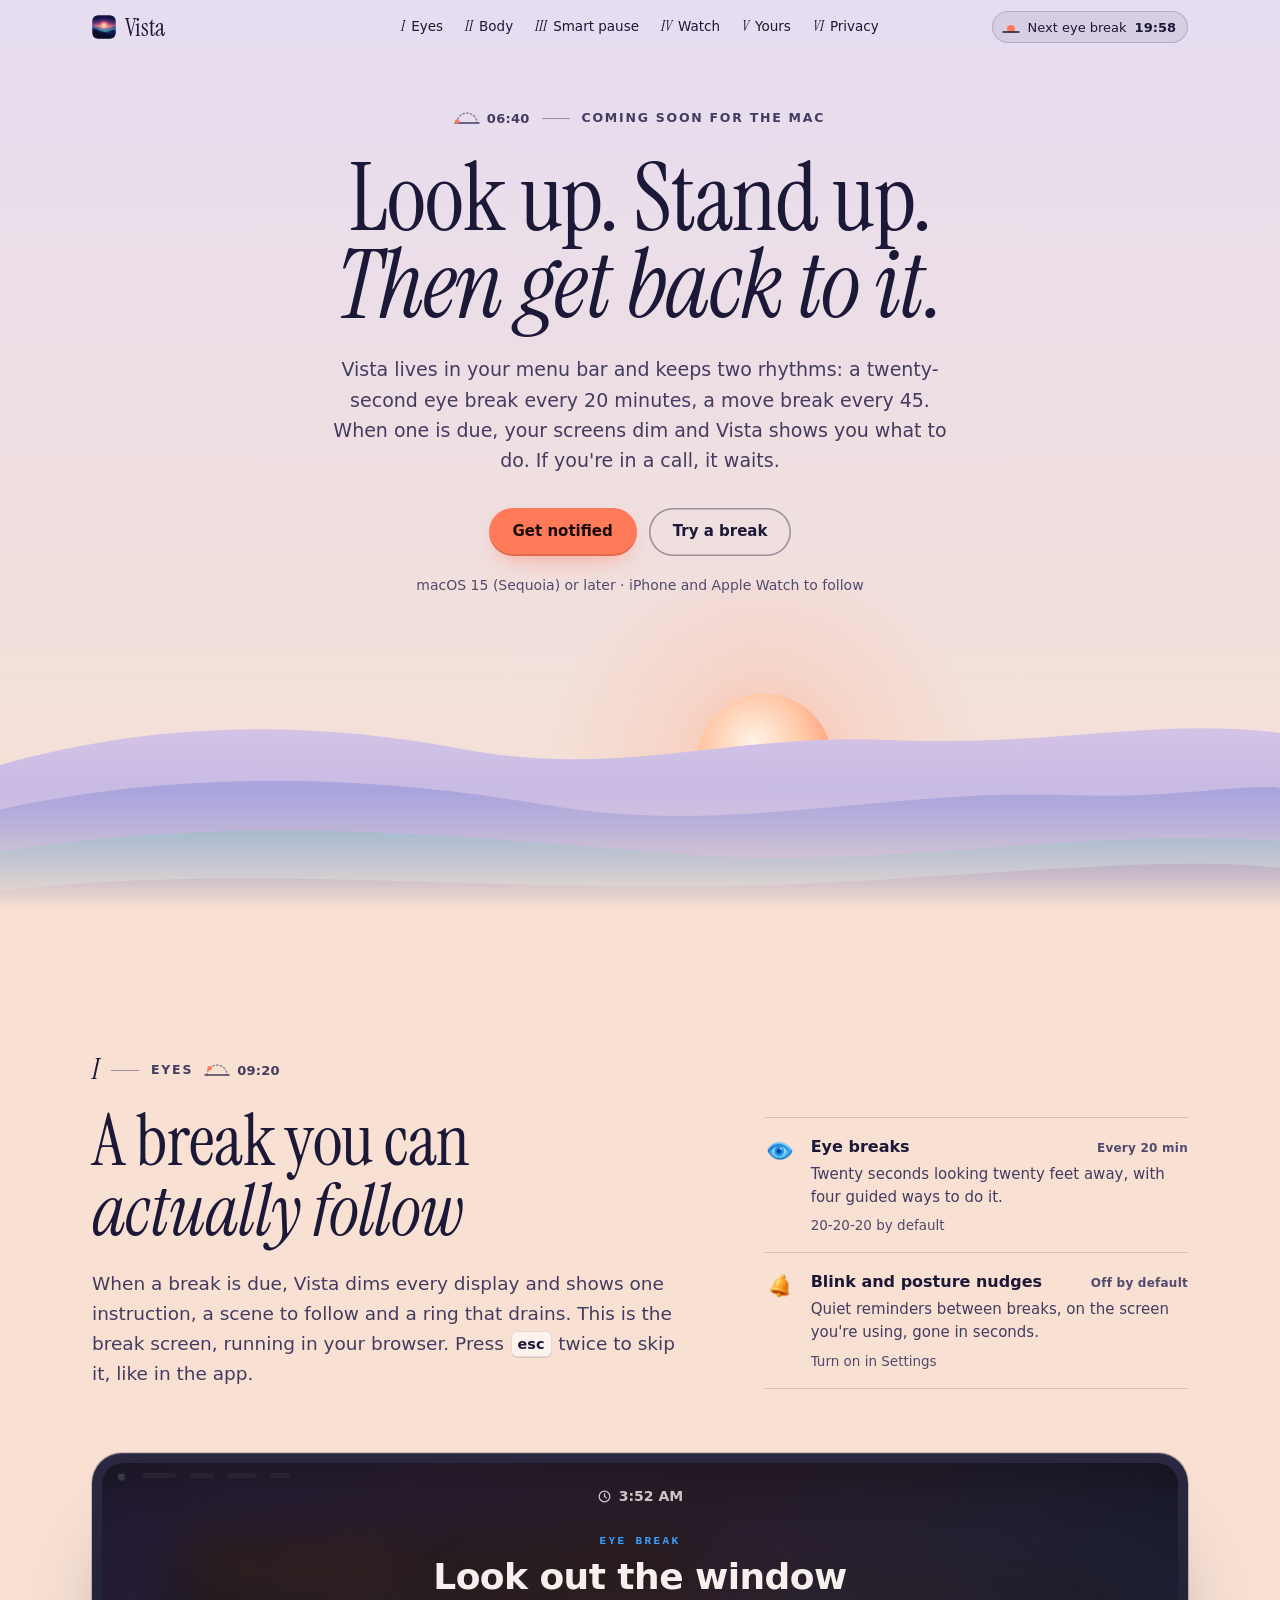
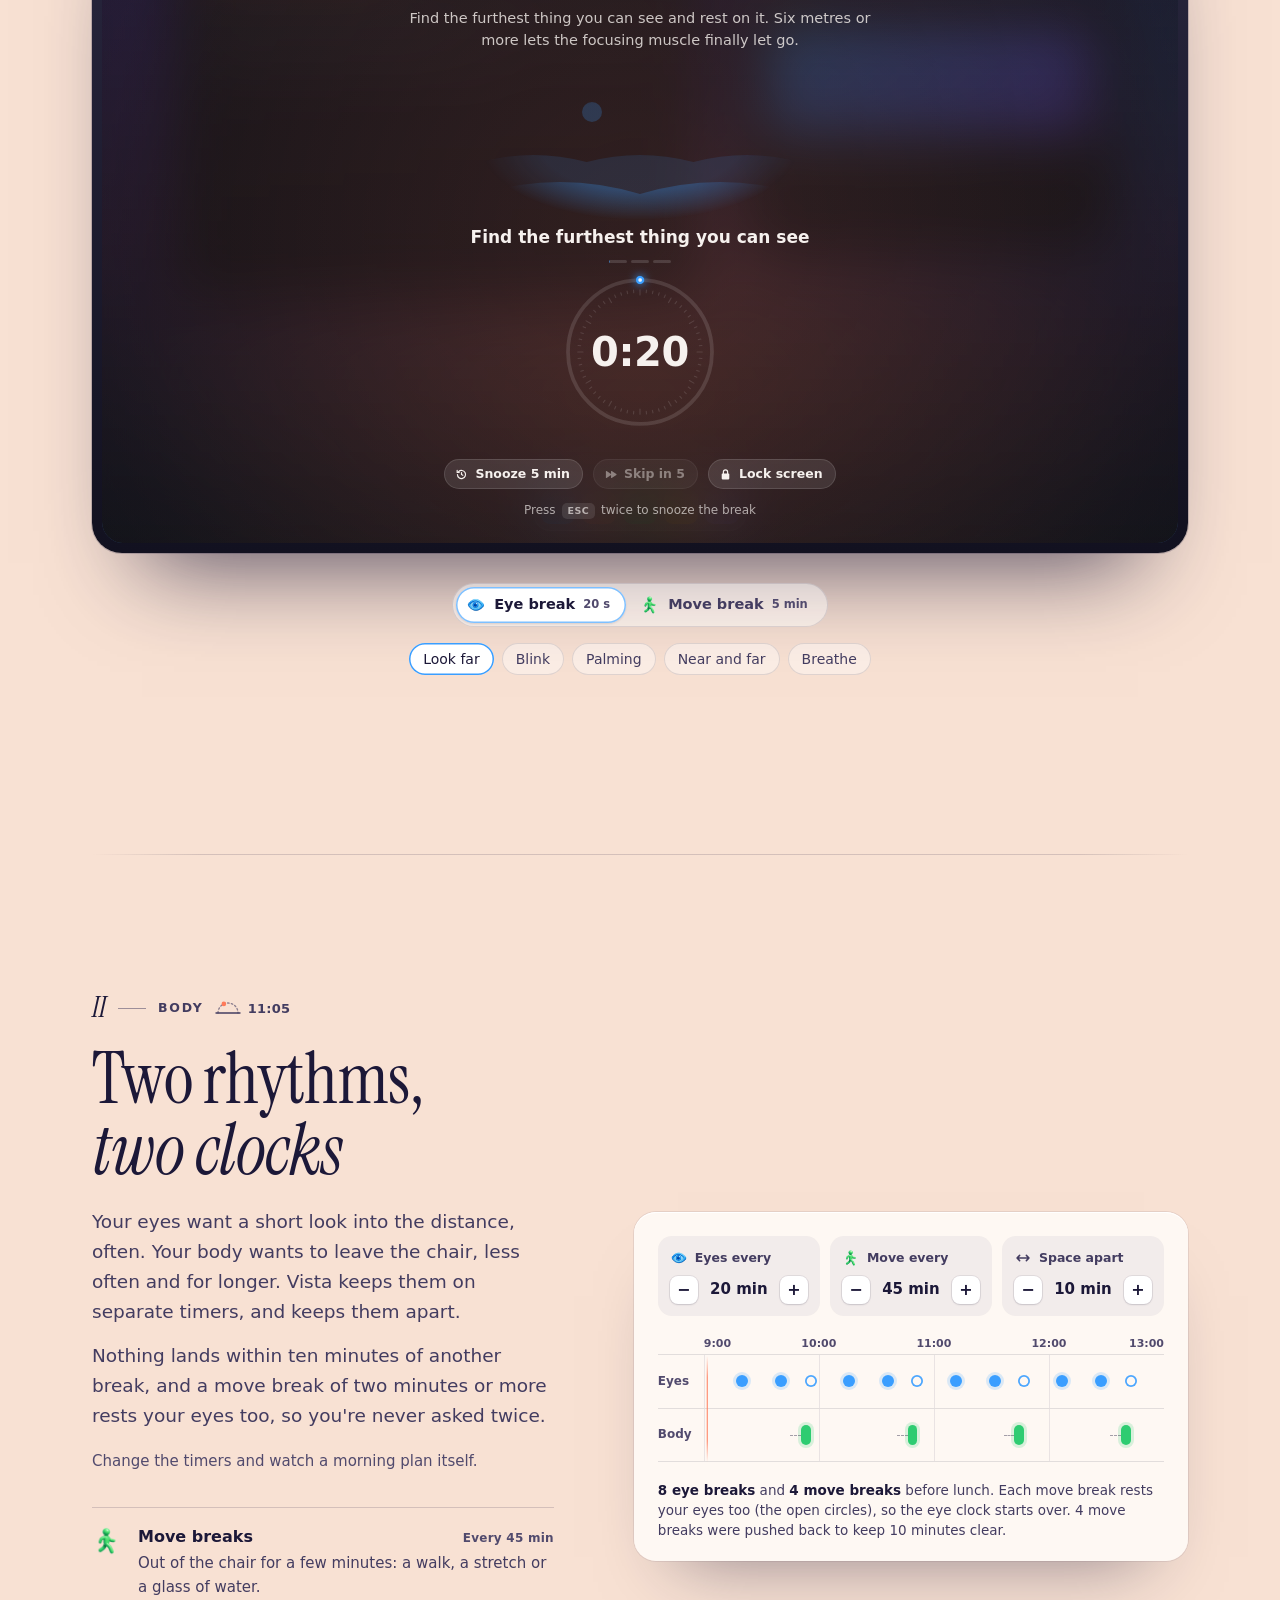
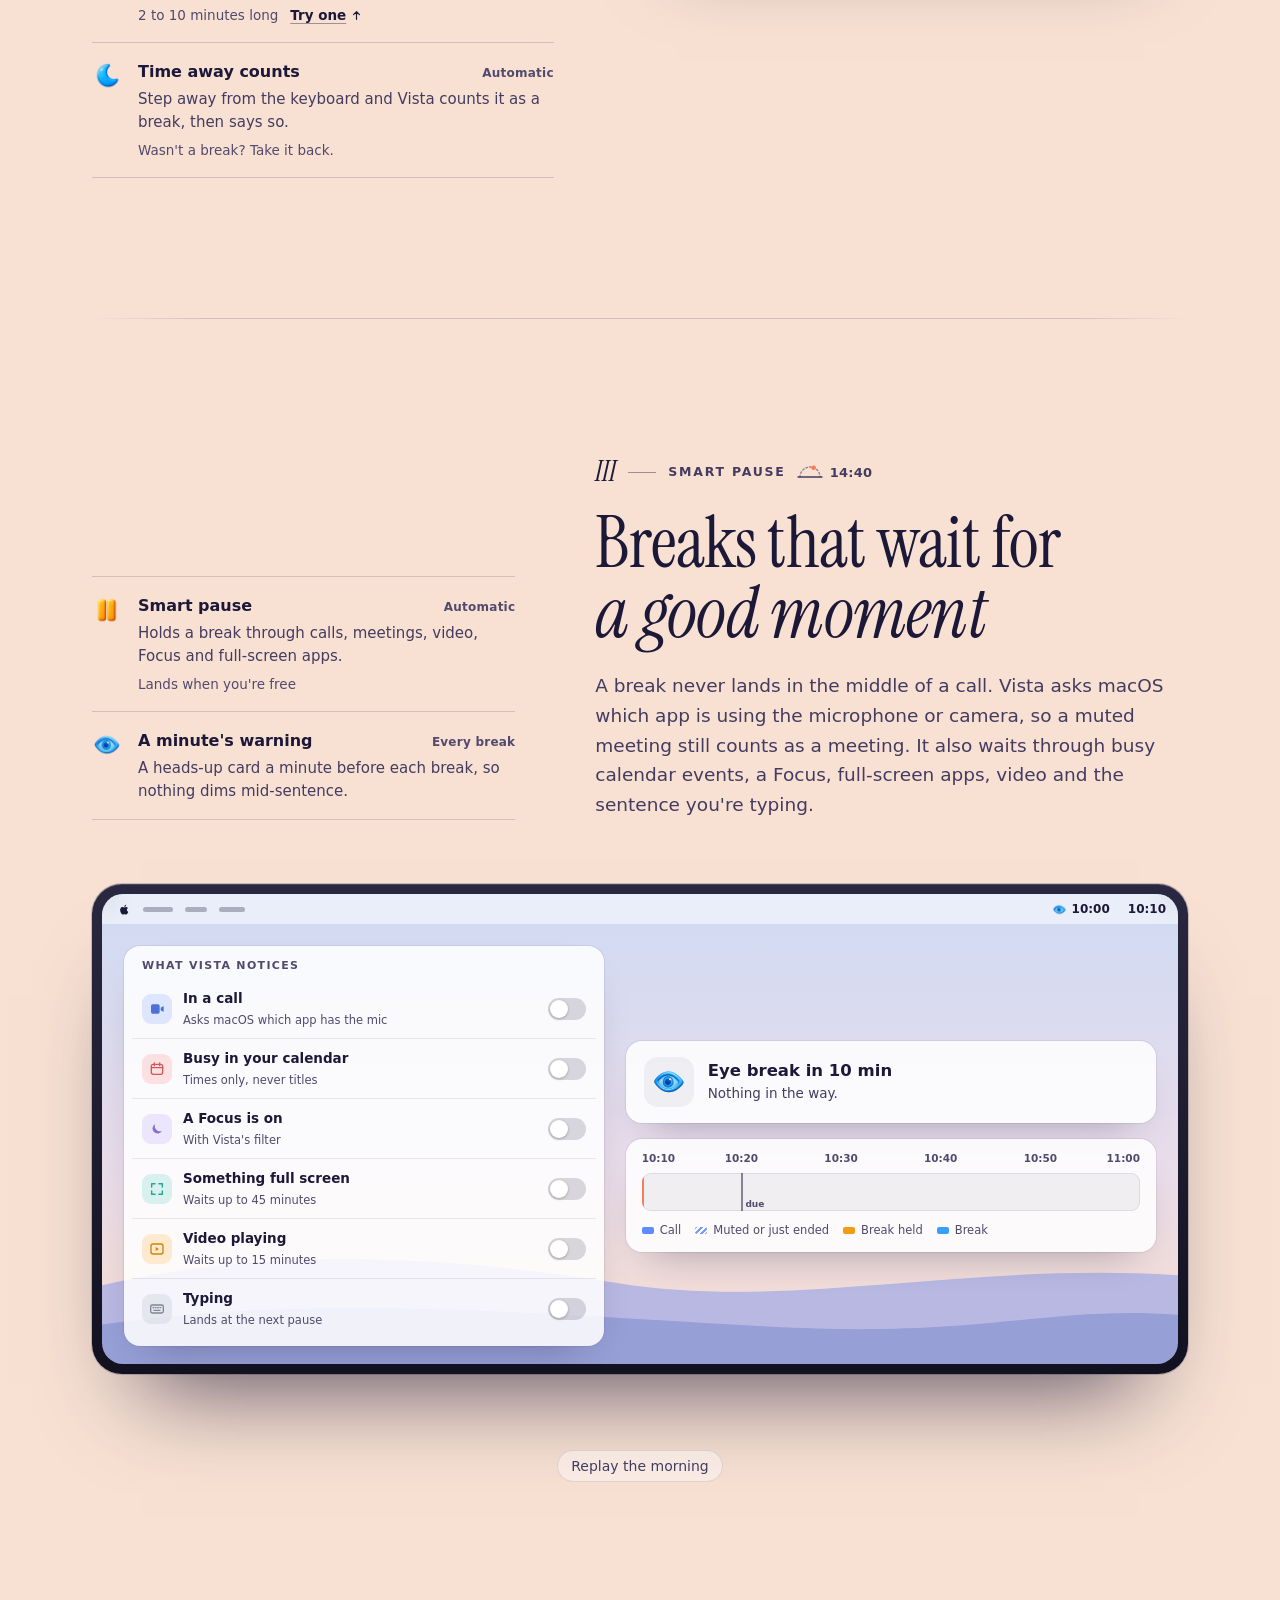
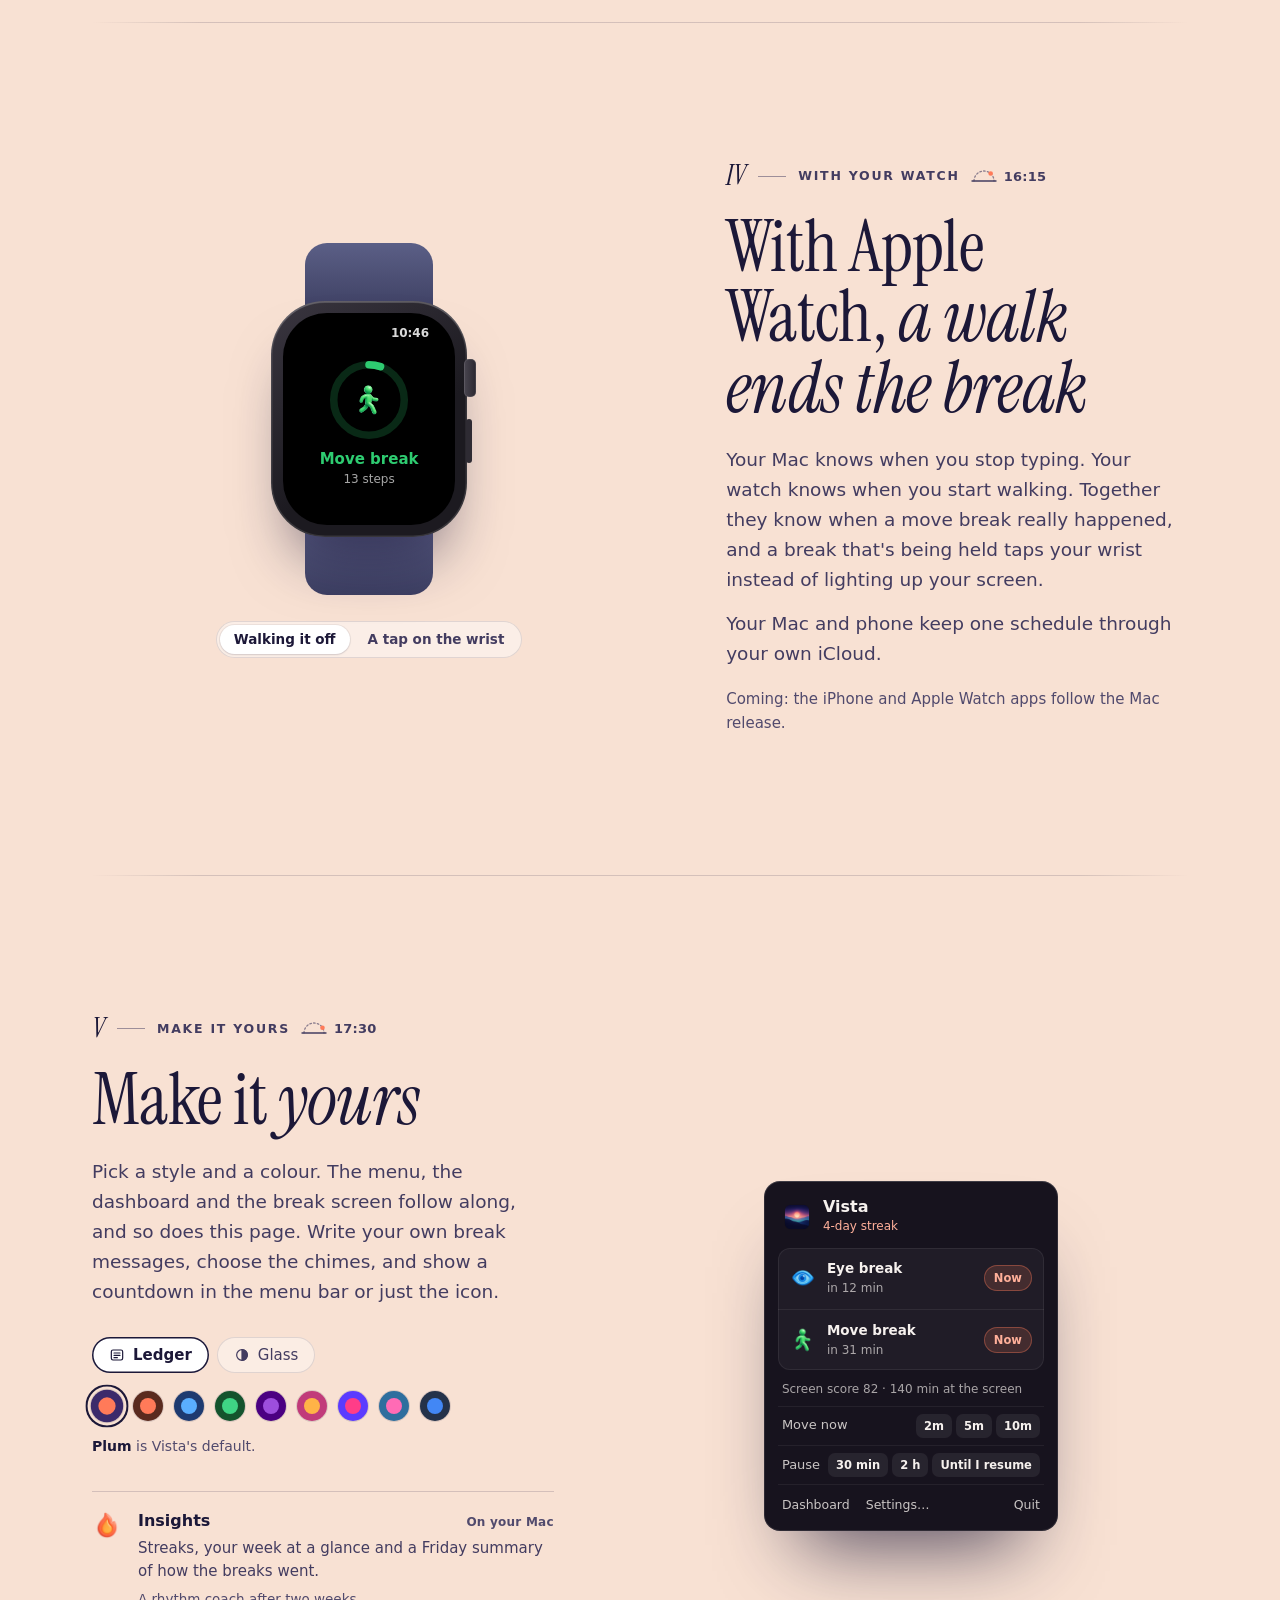
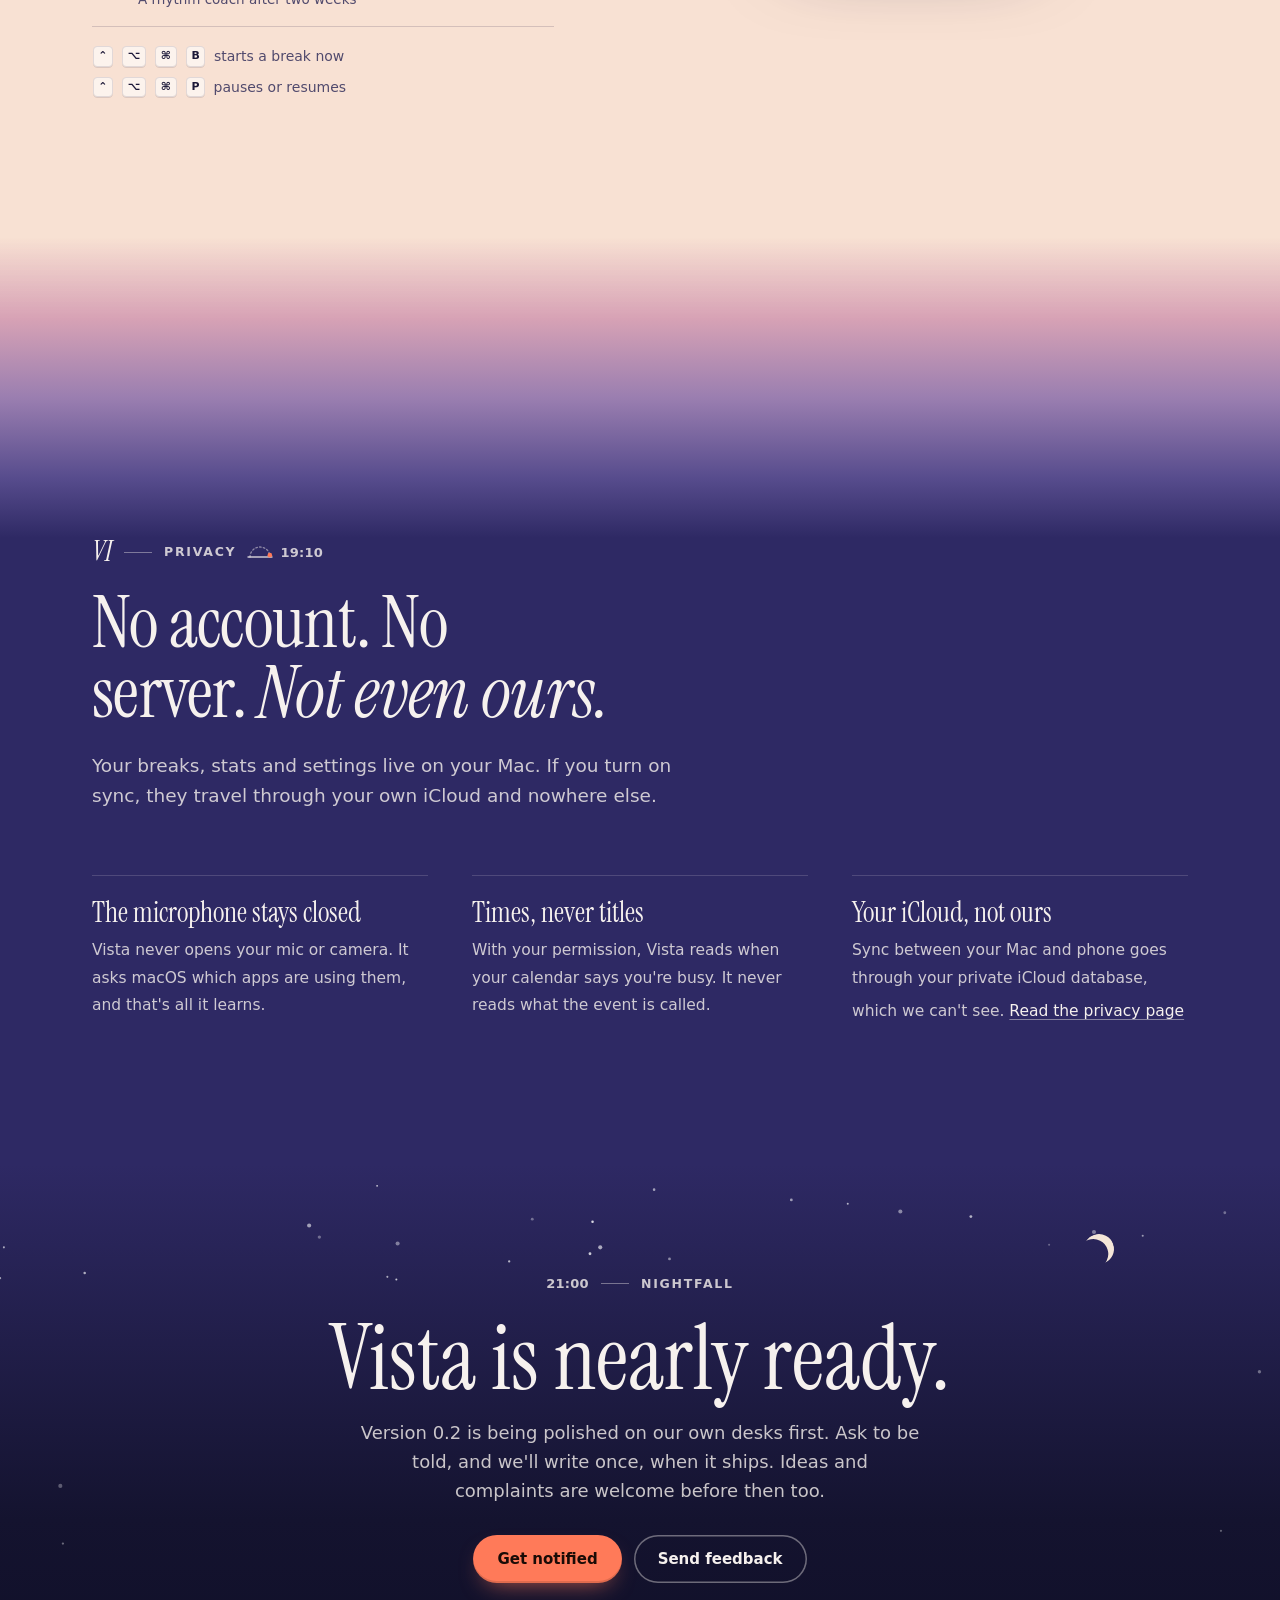
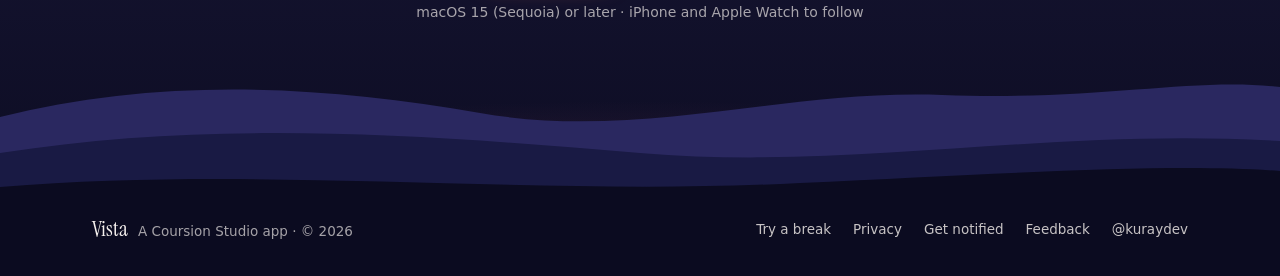
==== commit beb89c0e: "Demo: hips break uses solid figure pictograms with knee-raise steps" ====
--- a/index.html
+++ b/index.html
@@ -41,7 +41,7 @@
   </script>
   <script>document.documentElement.classList.add("js");window.__rv=setTimeout(function(){document.documentElement.classList.add("reveal-all")},4000);</script>
   <script defer src="site.js?v=a4b0417806"></script>
-  <script defer src="home.js?v=1a4d1b9276"></script>
+  <script defer src="home.js?v=24d84d5913"></script>
 </head>
 <body class="home">
   <a class="skip" href="#break">Skip to the break demo</a>
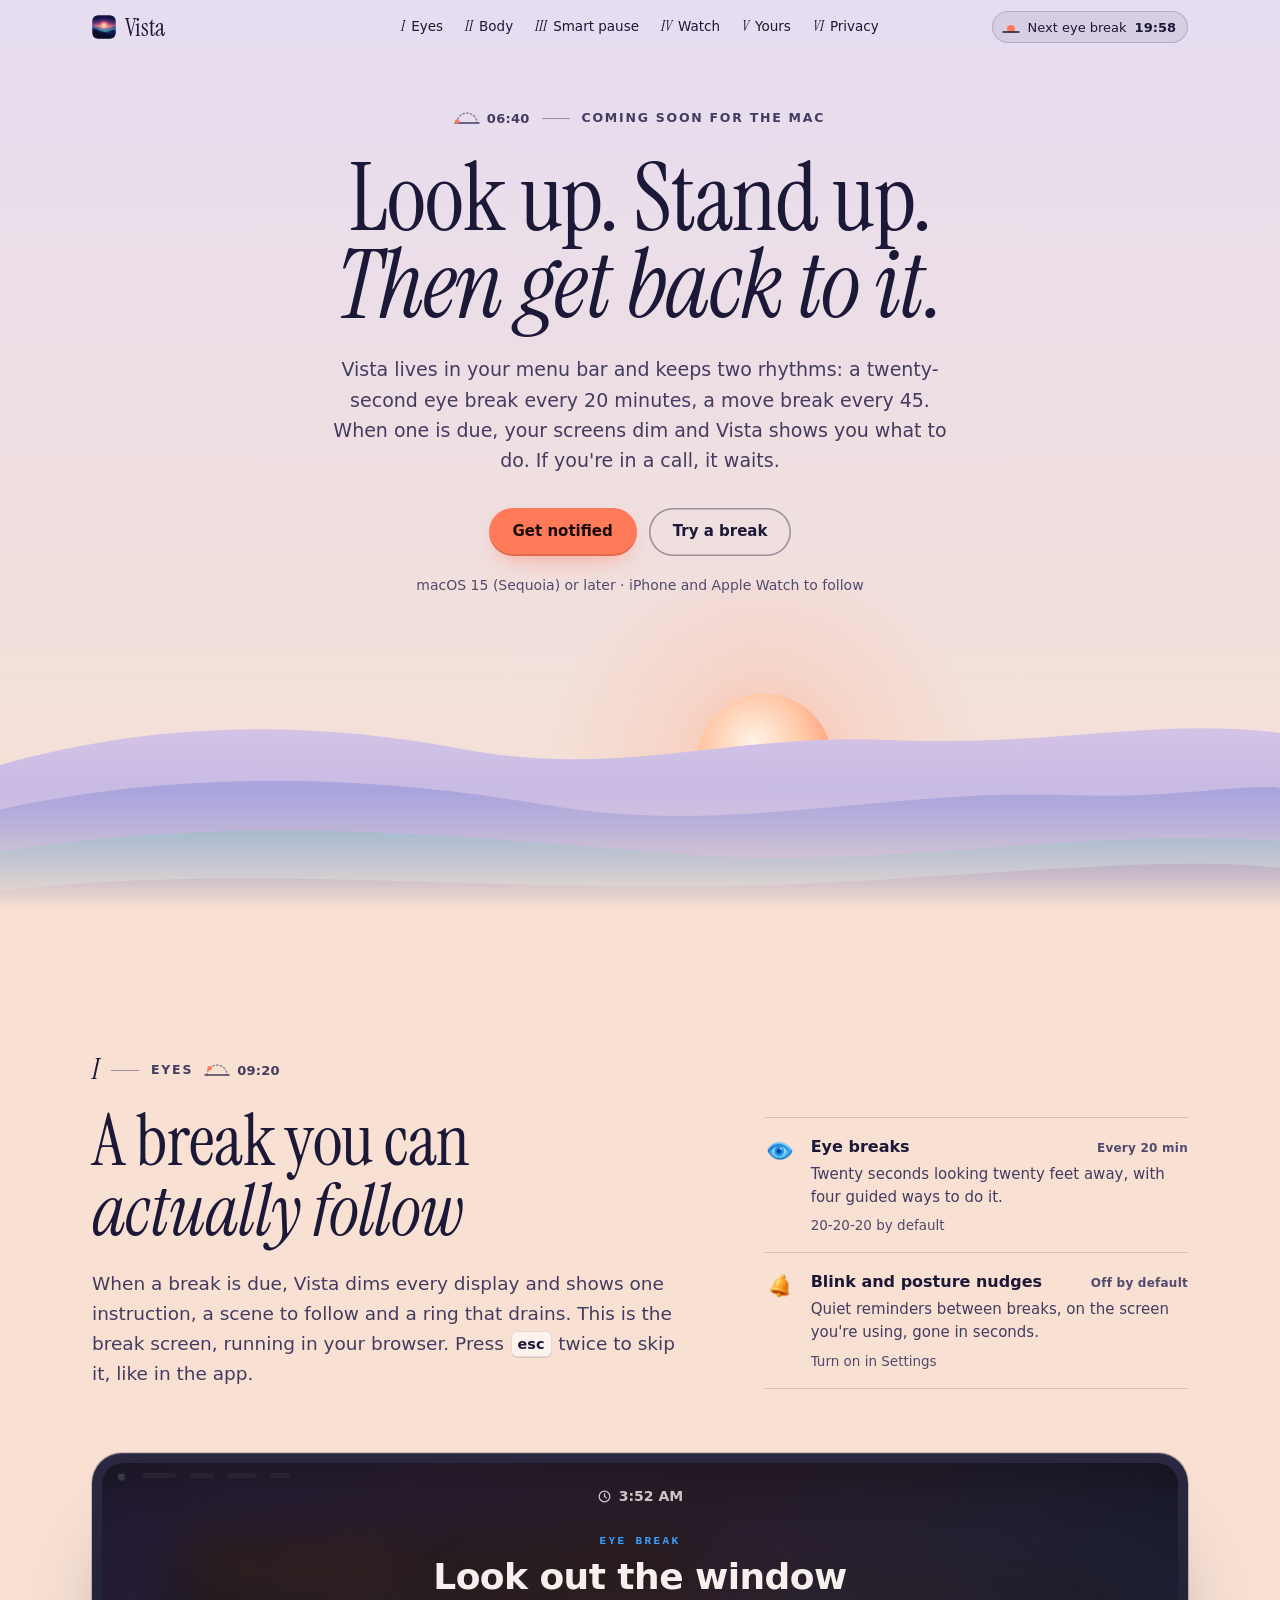
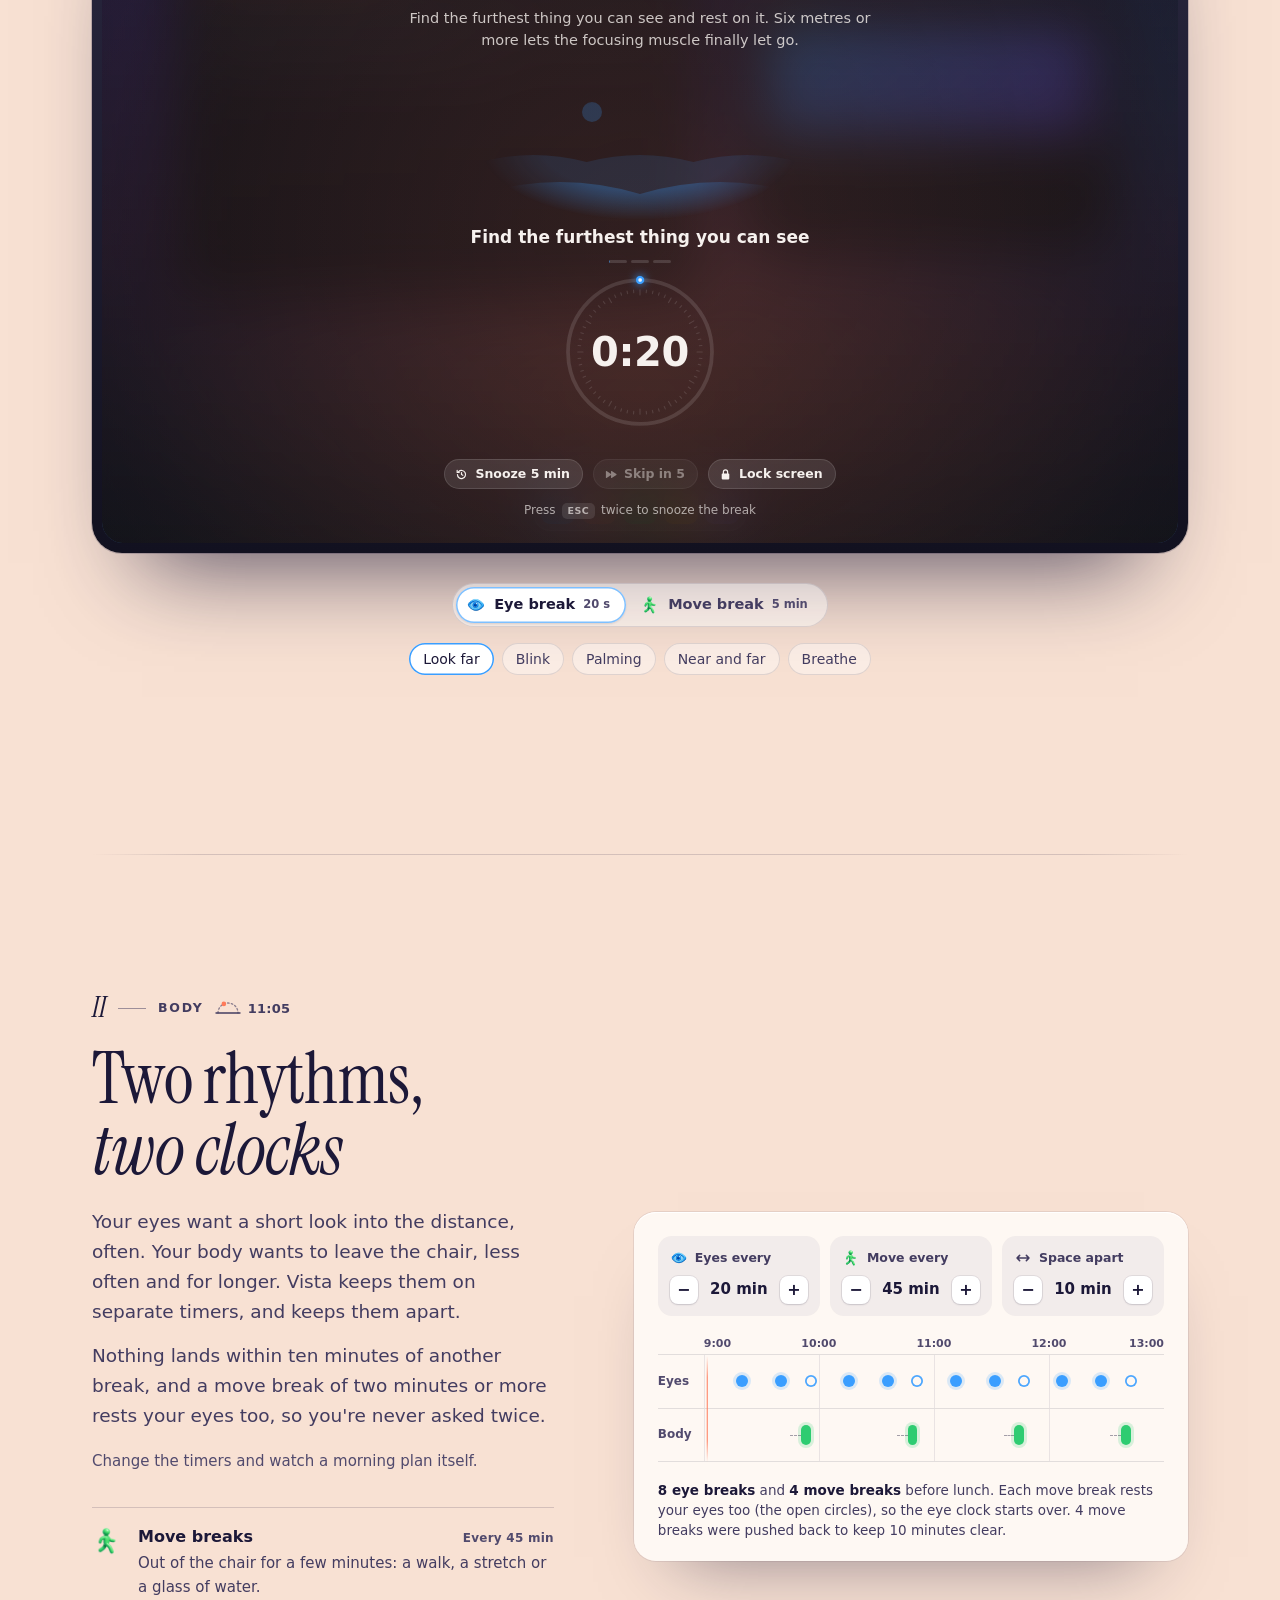
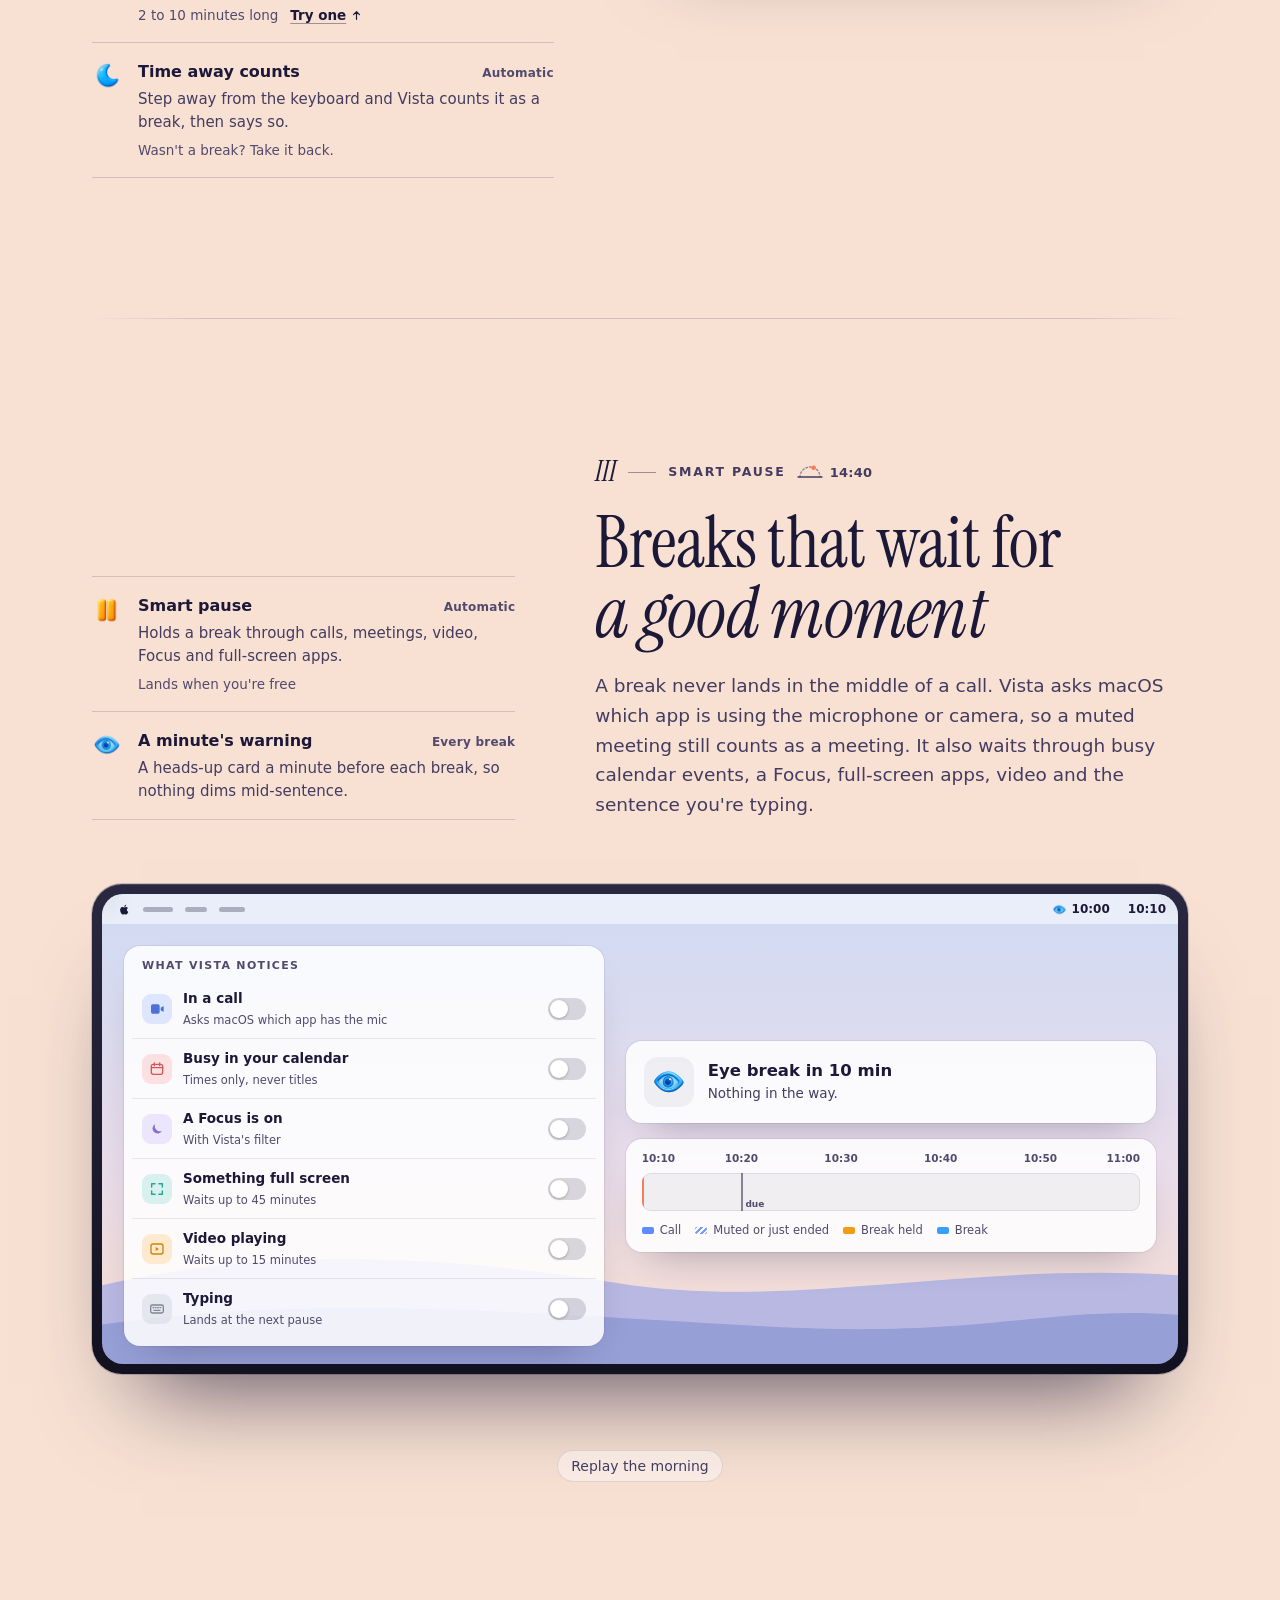
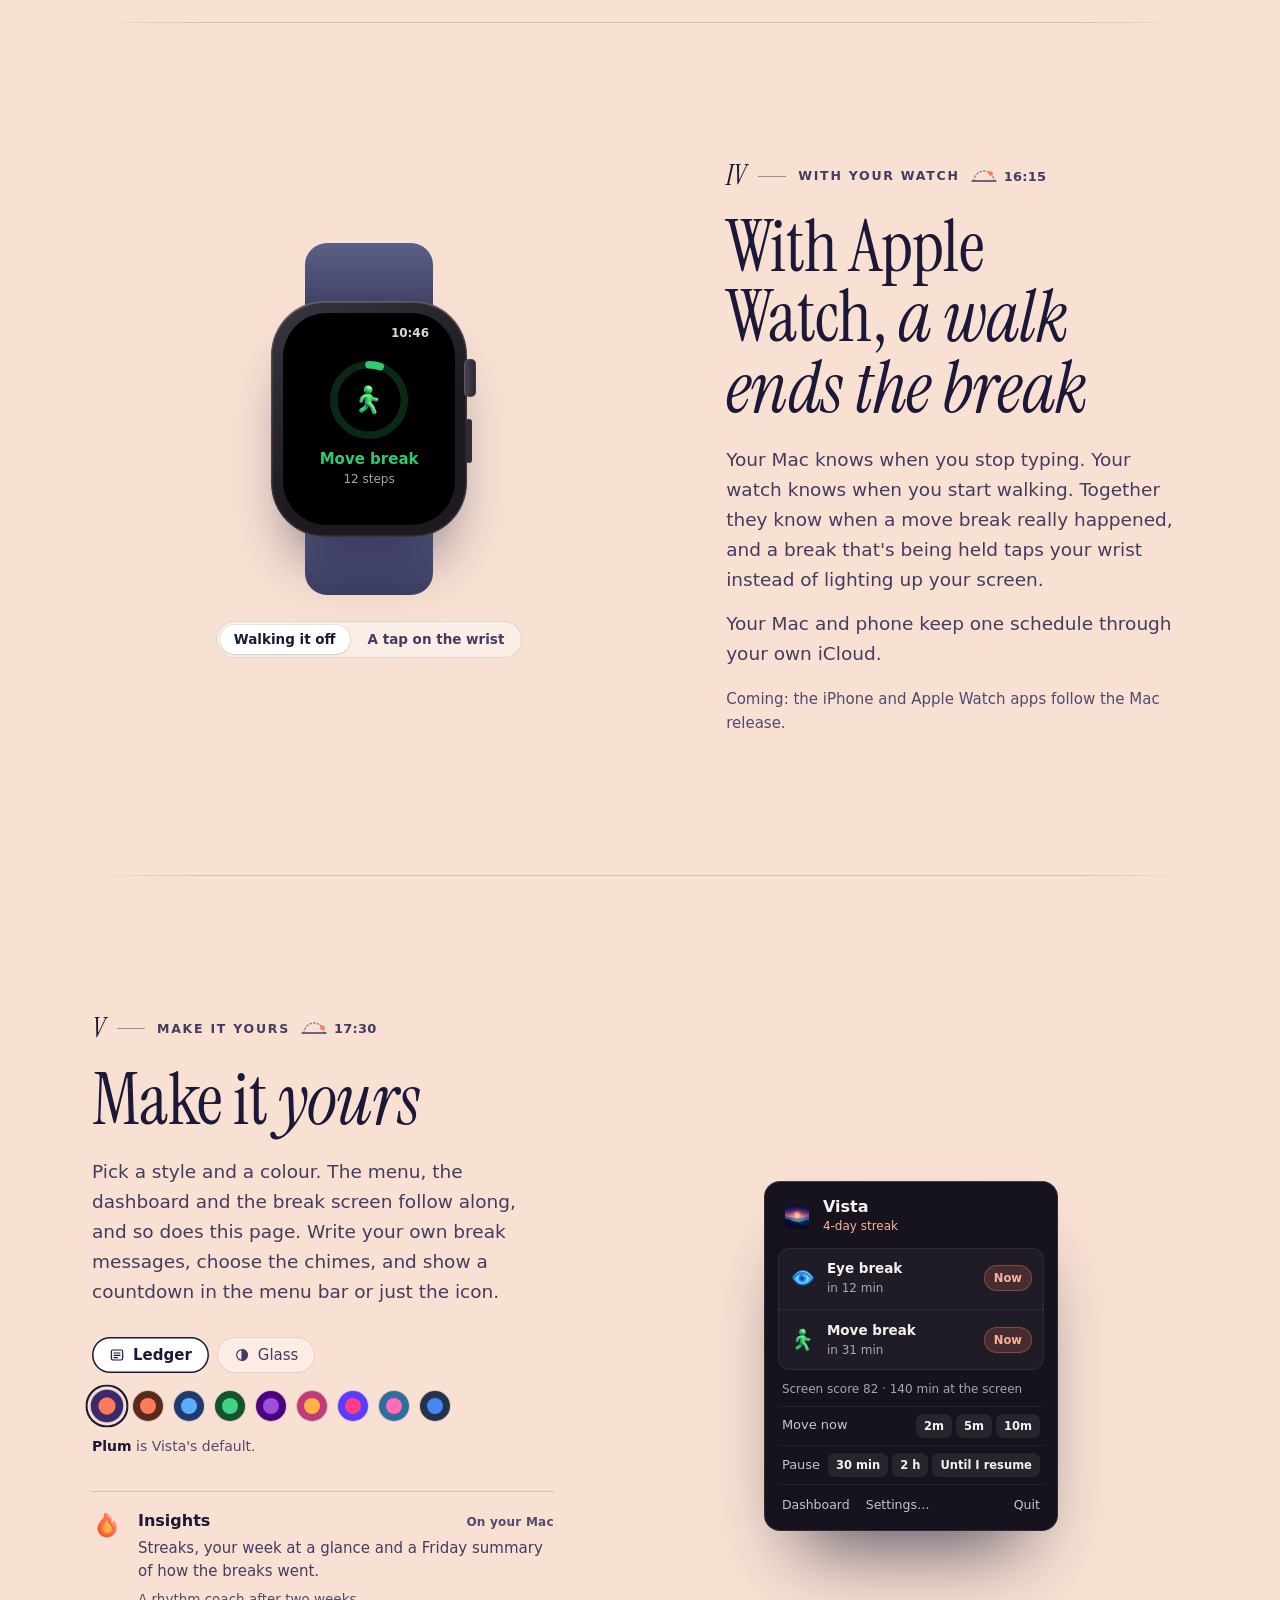
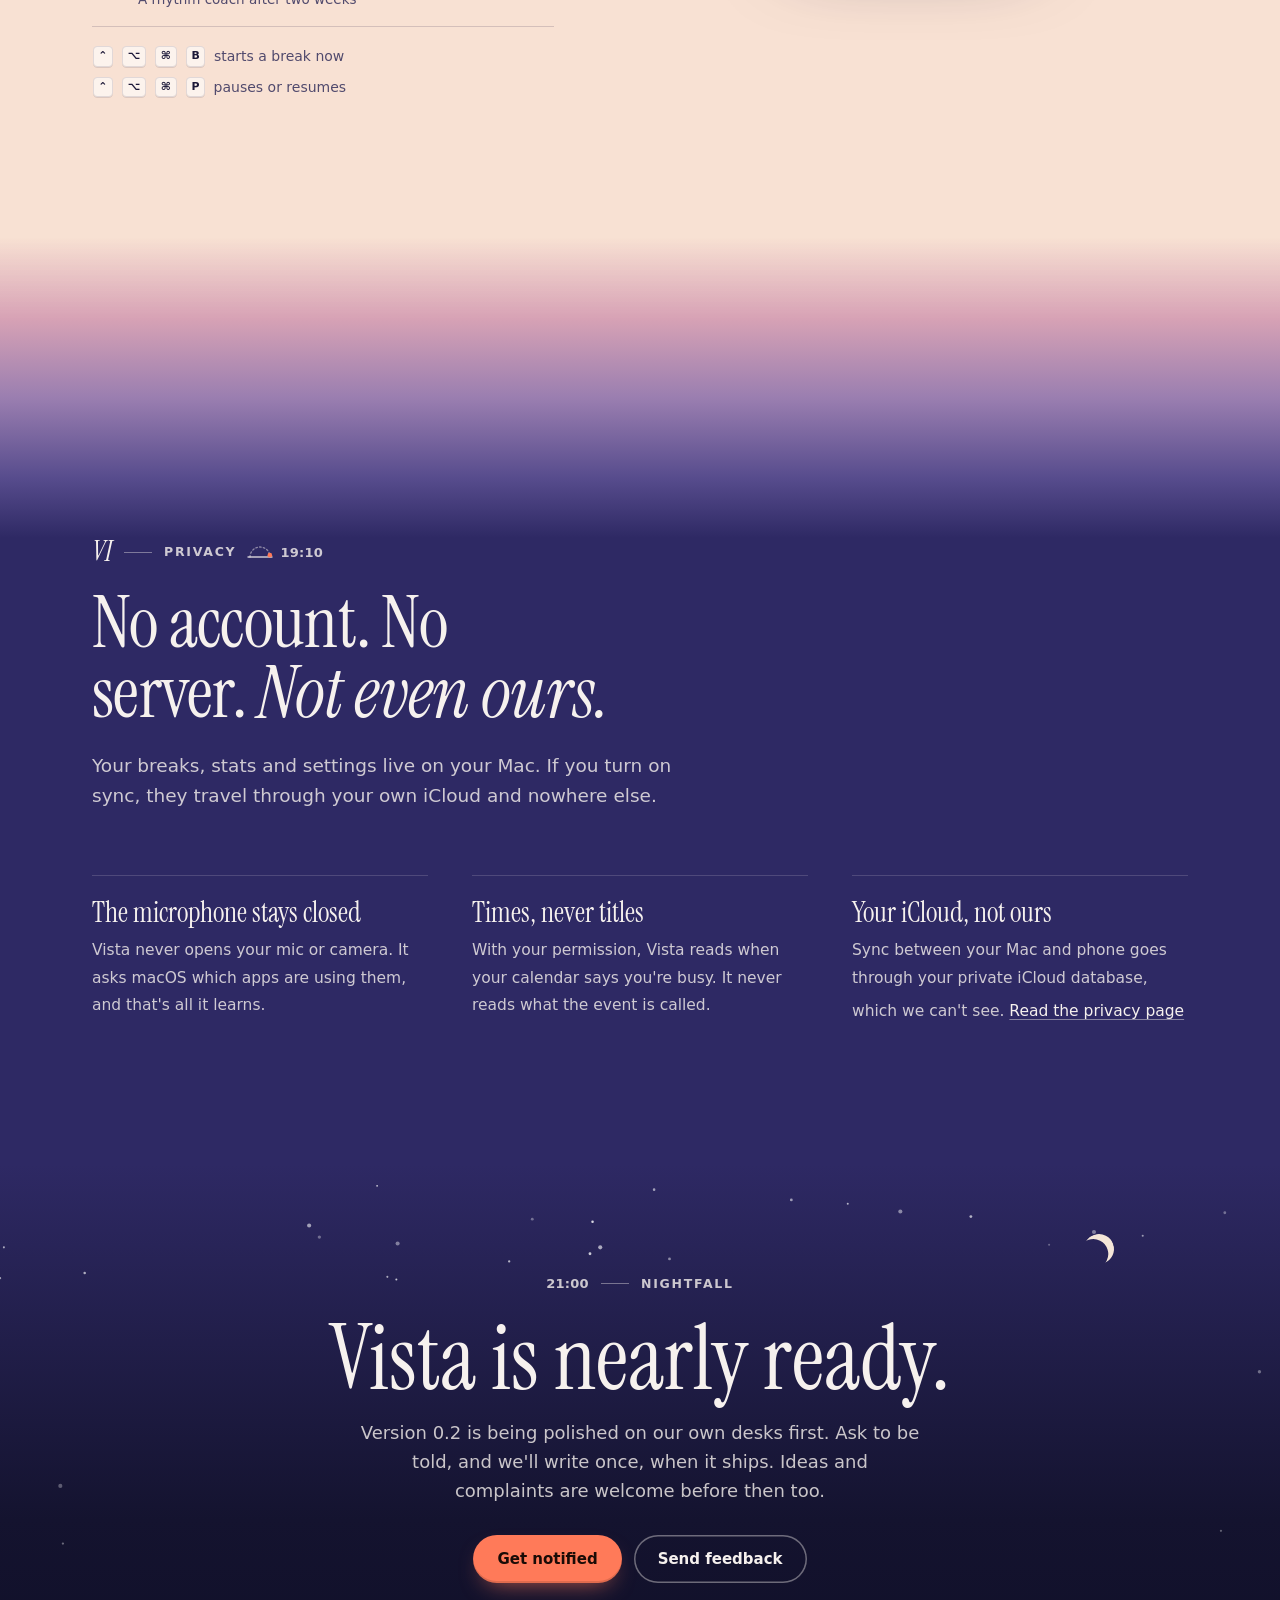
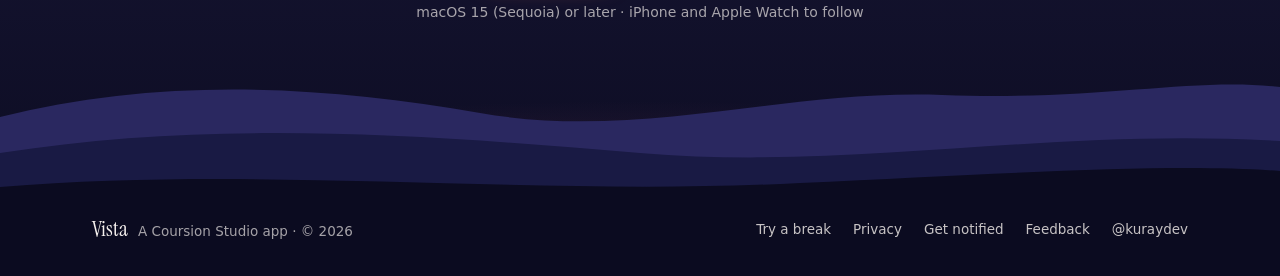
==== commit 111aa9f0: "Break demo plays real Lottie animations for stand, shoulders and hips" ====
--- a/index.html
+++ b/index.html
@@ -11,7 +11,7 @@
   <link rel="preload" href="fonts/instrument-serif-latin-400-normal.woff2" as="font" type="font/woff2" crossorigin />
   <link rel="preload" href="fonts/instrument-serif-latin-400-italic.woff2" as="font" type="font/woff2" crossorigin />
   <link rel="stylesheet" href="site.css?v=0da3561ed3" />
-  <link rel="stylesheet" href="home.css?v=f3870dbd30" />
+  <link rel="stylesheet" href="home.css?v=6fecc333f1" />
   <meta property="og:type" content="website" />
   <meta property="og:site_name" content="Vista" />
   <meta property="og:url" content="https://vista.coursion.studio/" />
@@ -41,7 +41,7 @@
   </script>
   <script>document.documentElement.classList.add("js");window.__rv=setTimeout(function(){document.documentElement.classList.add("reveal-all")},4000);</script>
   <script defer src="site.js?v=a4b0417806"></script>
-  <script defer src="home.js?v=24d84d5913"></script>
+  <script defer src="home.js?v=2d68a68dce"></script>
 </head>
 <body class="home">
   <a class="skip" href="#break">Skip to the break demo</a>
--- a/home.css
+++ b/home.css
@@ -218,6 +218,12 @@
 .brk-head { margin: 0 0 10px; font: 700 clamp(26px, 3.2vw, 36px)/1.1 var(--rounded); letter-spacing: -0.015em; text-wrap: balance; }
 .brk-detail { margin: 0; max-width: 470px; font-size: 14.5px; line-height: 1.55; color: var(--text-secondary); text-wrap: pretty; }
 .brk-scene { width: 320px; max-width: 100%; aspect-ratio: 320 / 150; margin: 18px 0 6px; }
+.brk-scene.is-lottie { width: 340px; aspect-ratio: 340 / 210; margin: 10px 0 0; }
+.brk-lottie { position: relative; width: 100%; height: 100%; }
+.brk-lottie::before { content: ""; position: absolute; inset: -10%; background: radial-gradient(ellipse 50% 50% at 50% 50%, color-mix(in srgb, var(--glow) 32%, transparent) 0%, color-mix(in srgb, var(--glow) 16%, transparent) 40%, color-mix(in srgb, var(--glow) 5%, transparent) 72%, transparent 100%); pointer-events: none; }
+.brk-lottie-stage { position: absolute; inset: 0; opacity: 0; transition: opacity 0.4s ease; }
+.brk-lottie.is-ready .brk-lottie-stage { opacity: 1; }
+.brk-lottie-stage svg { display: block; width: 100%; height: 100%; }
 .brk-scene svg { display: block; width: 100%; height: 100%; overflow: visible; }
 .brk-step { position: relative; display: grid; width: 100%; height: 1.4em; margin: 0; font: 650 17px/1.4 var(--rounded); color: var(--text-primary); }
 .brk-line { grid-area: 1 / 1; justify-self: center; max-width: 100%; overflow: hidden; white-space: nowrap; text-overflow: ellipsis; }
@@ -619,6 +625,7 @@
   .brk-detail { display: none; }
   .brk-head { font-size: 25px; margin-bottom: 0; }
   .brk-scene { margin: 12px 0 4px; }
+  .brk-scene.is-lottie { width: 272px; margin: 6px 0 0; }
   .brk-step { font-size: 15.5px; }
   .brk-pips { margin-top: 8px; }
   .brk-ring { width: 118px; height: 118px; margin-top: 10px; }
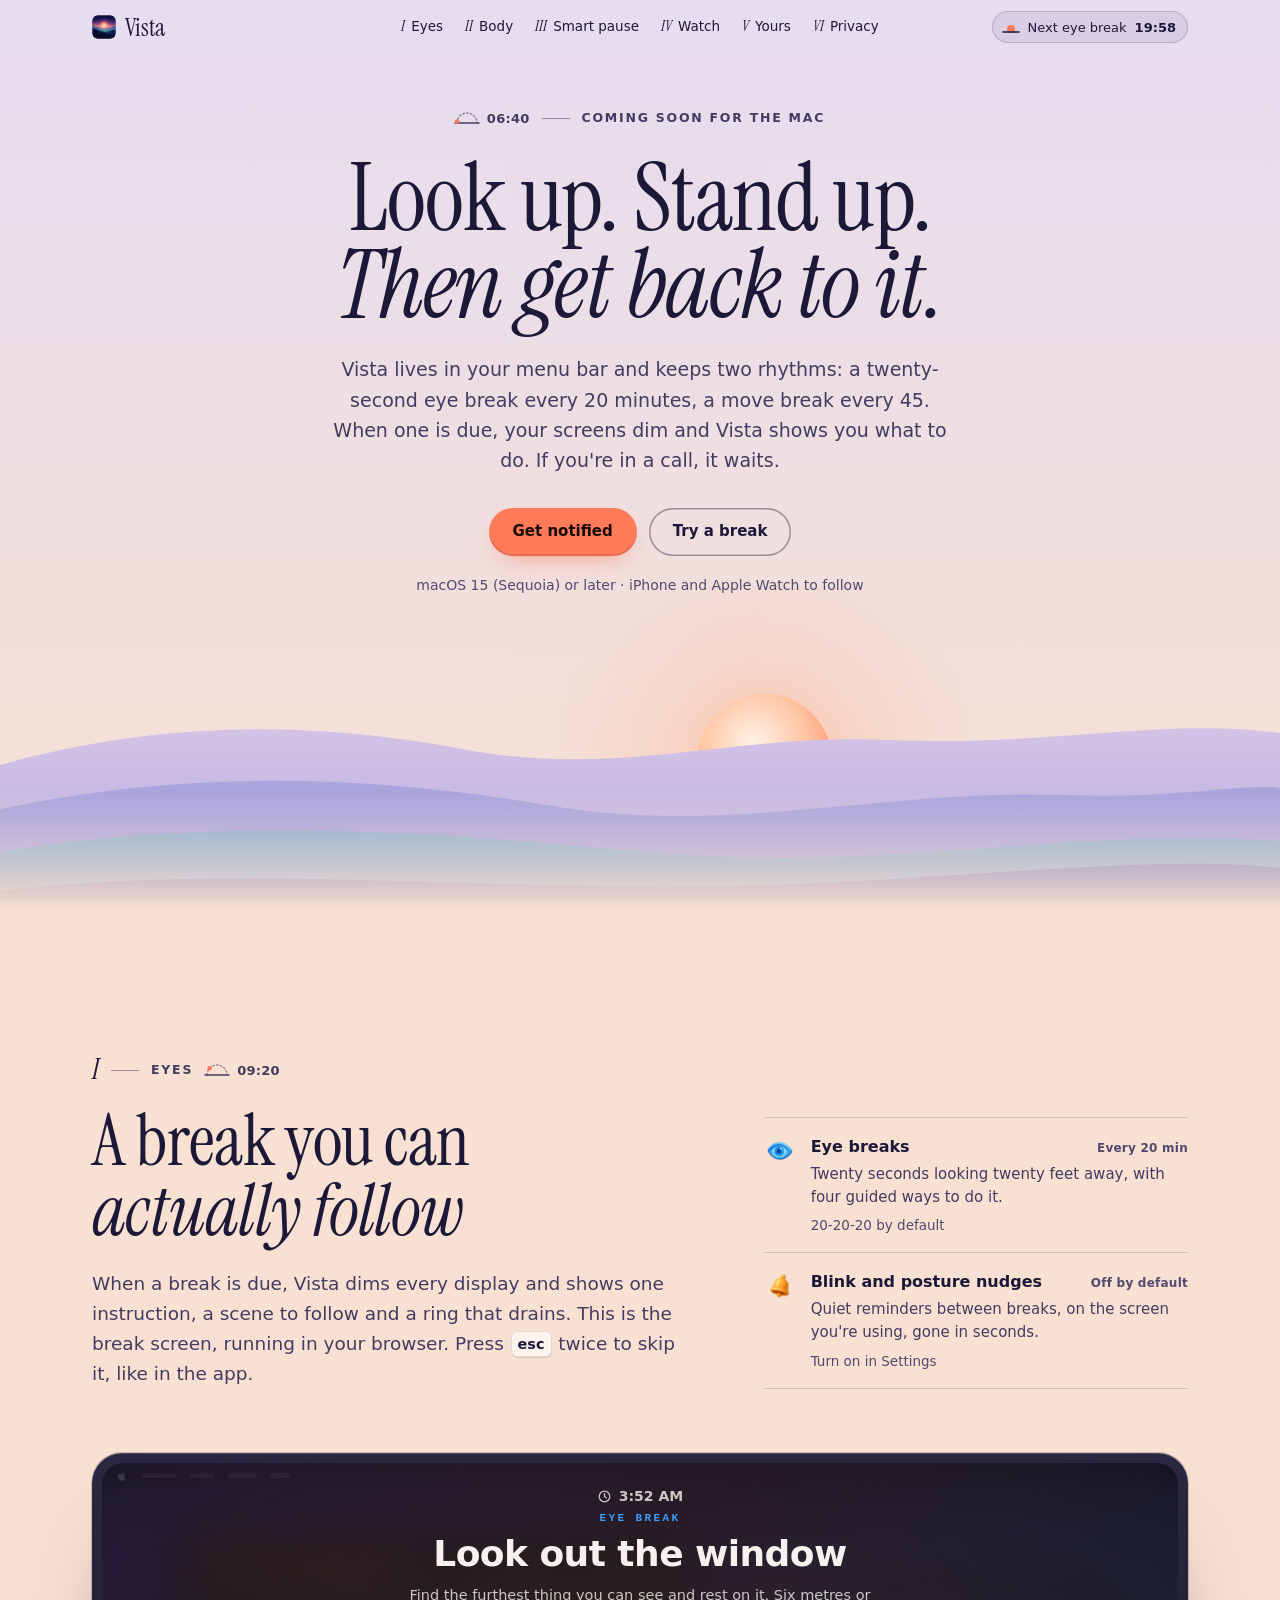
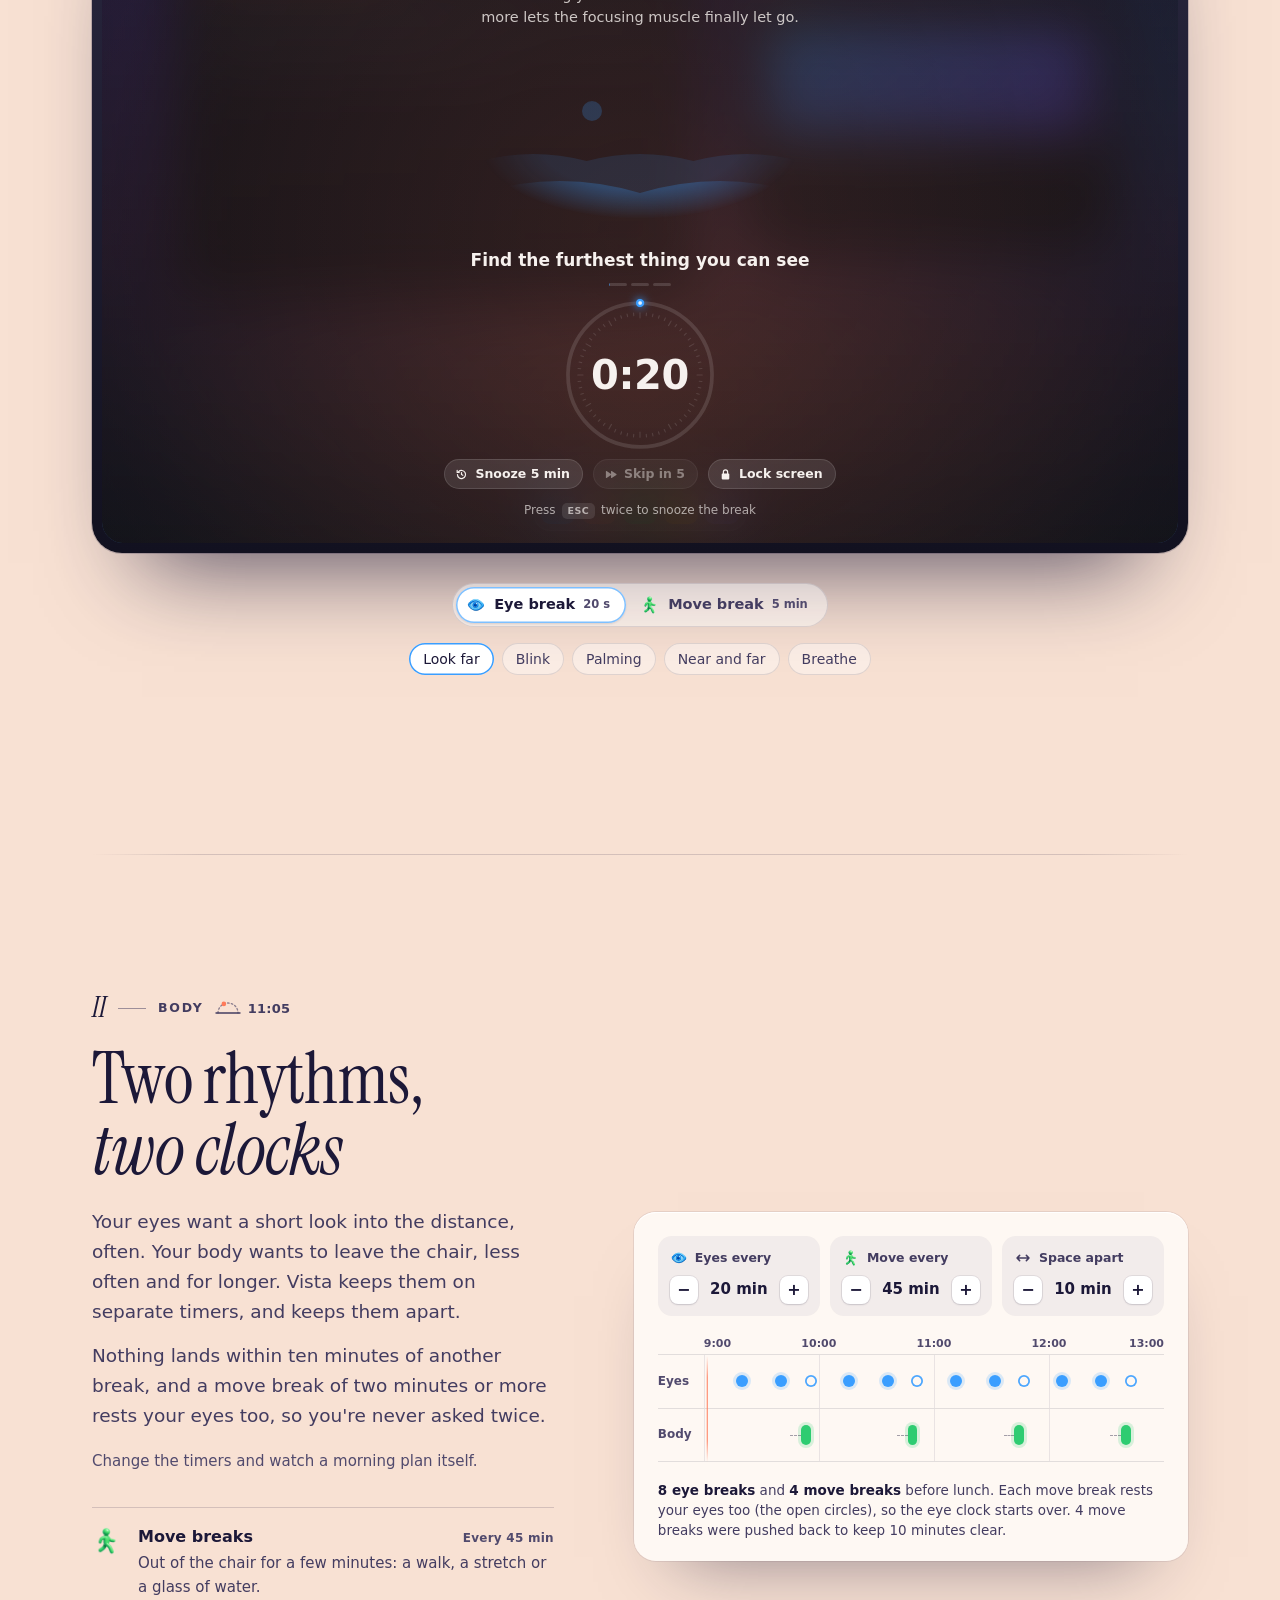
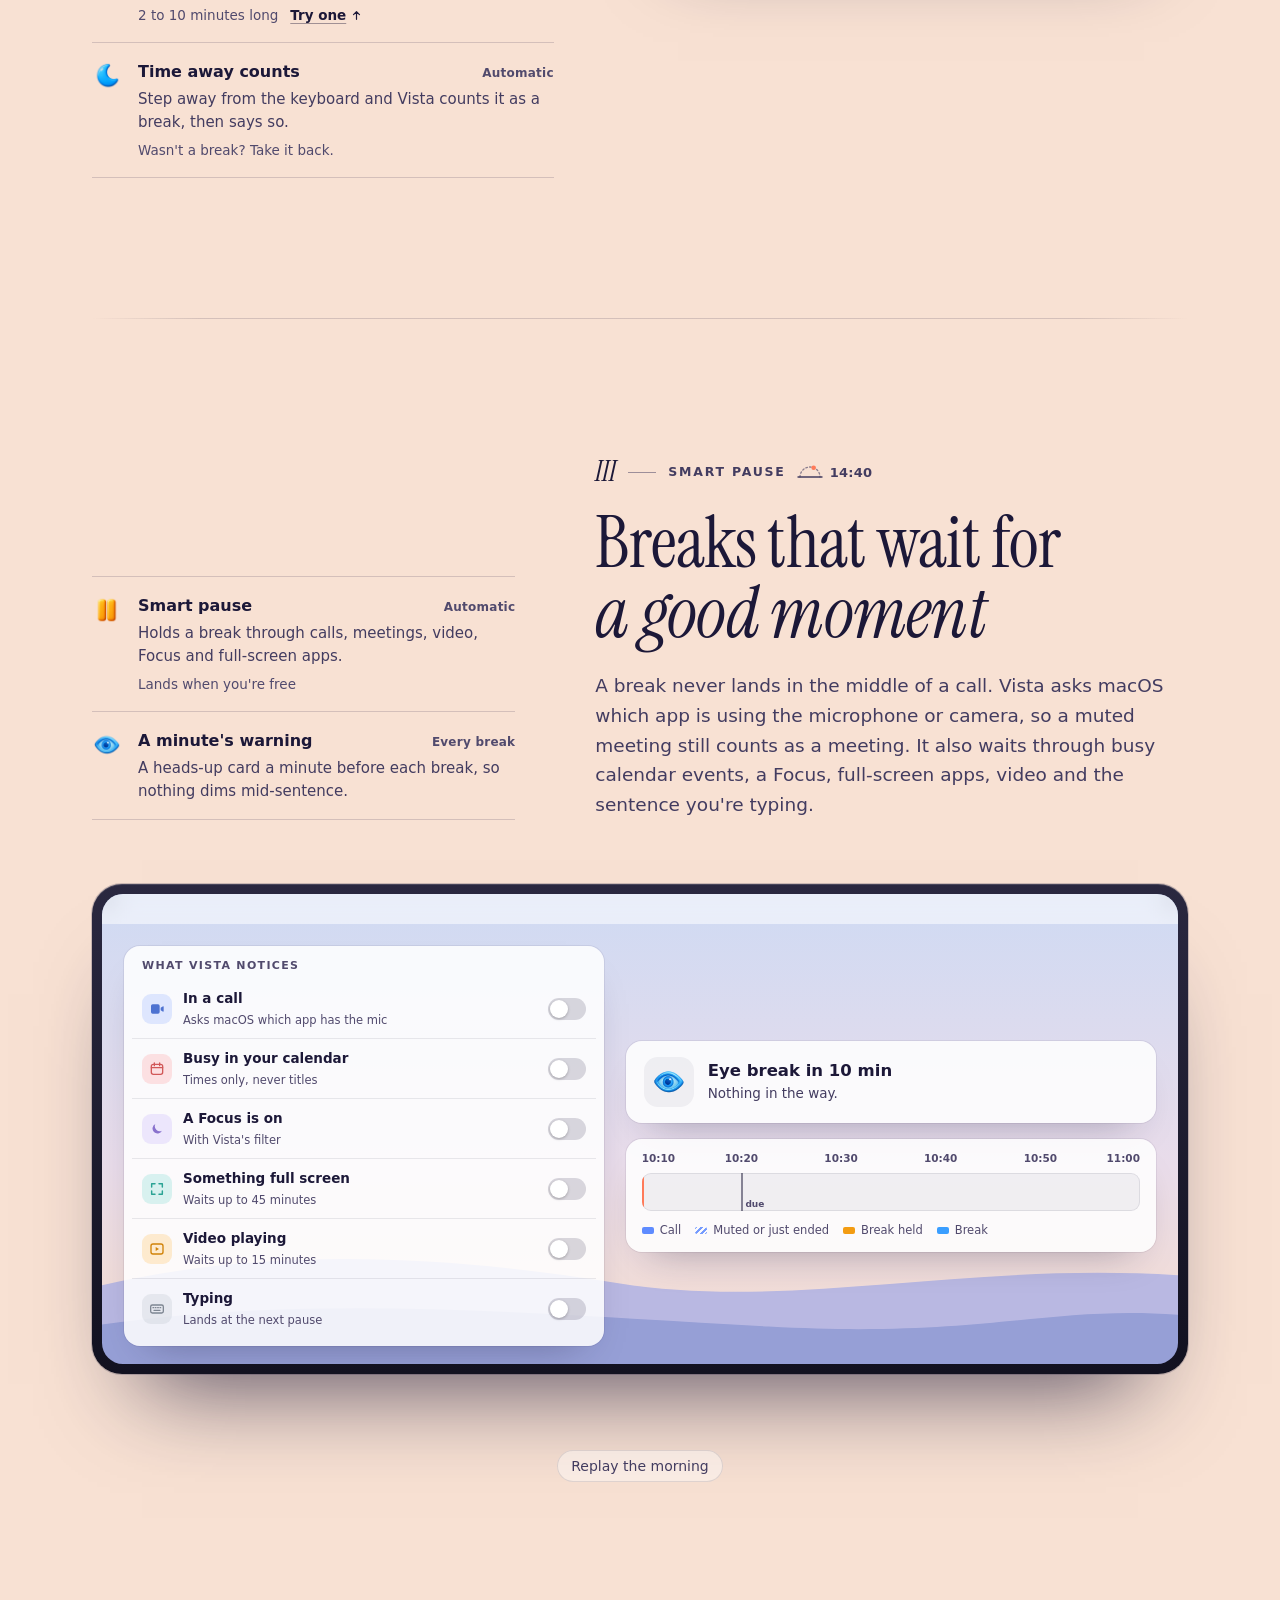
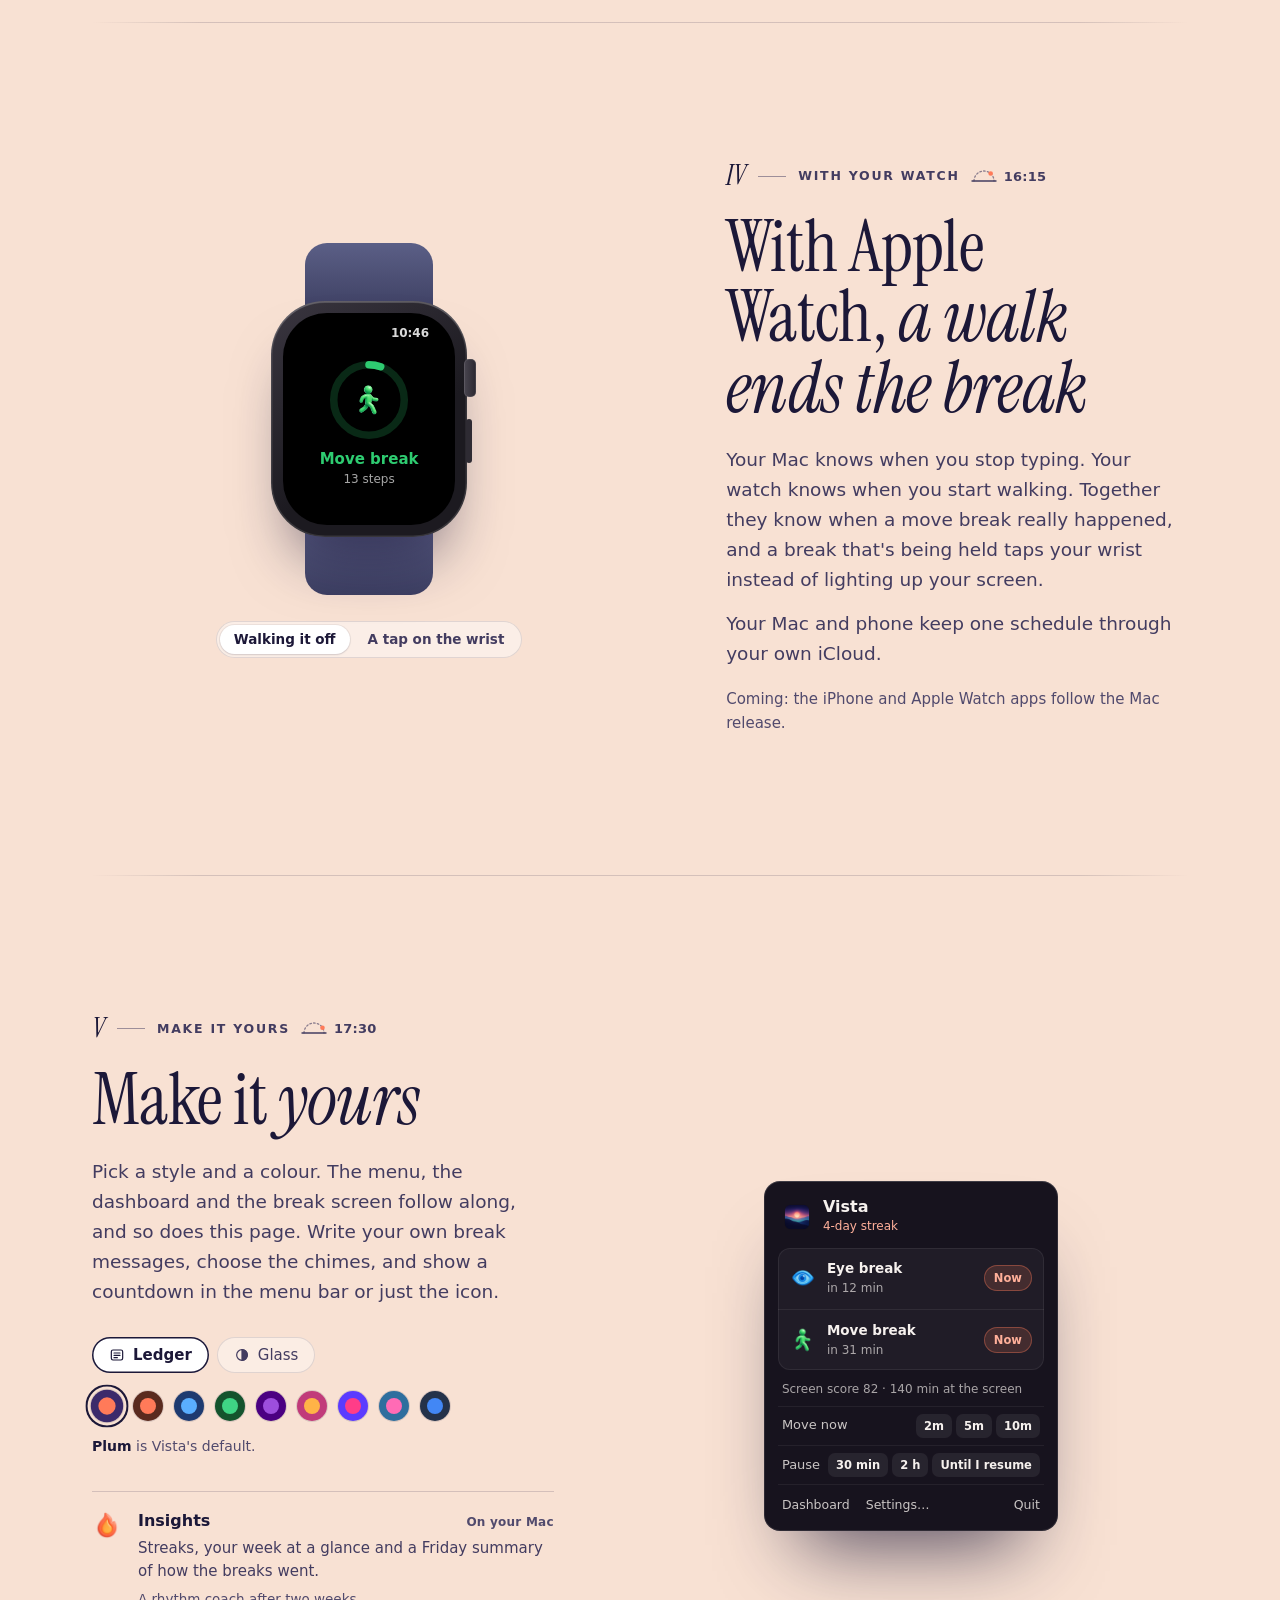
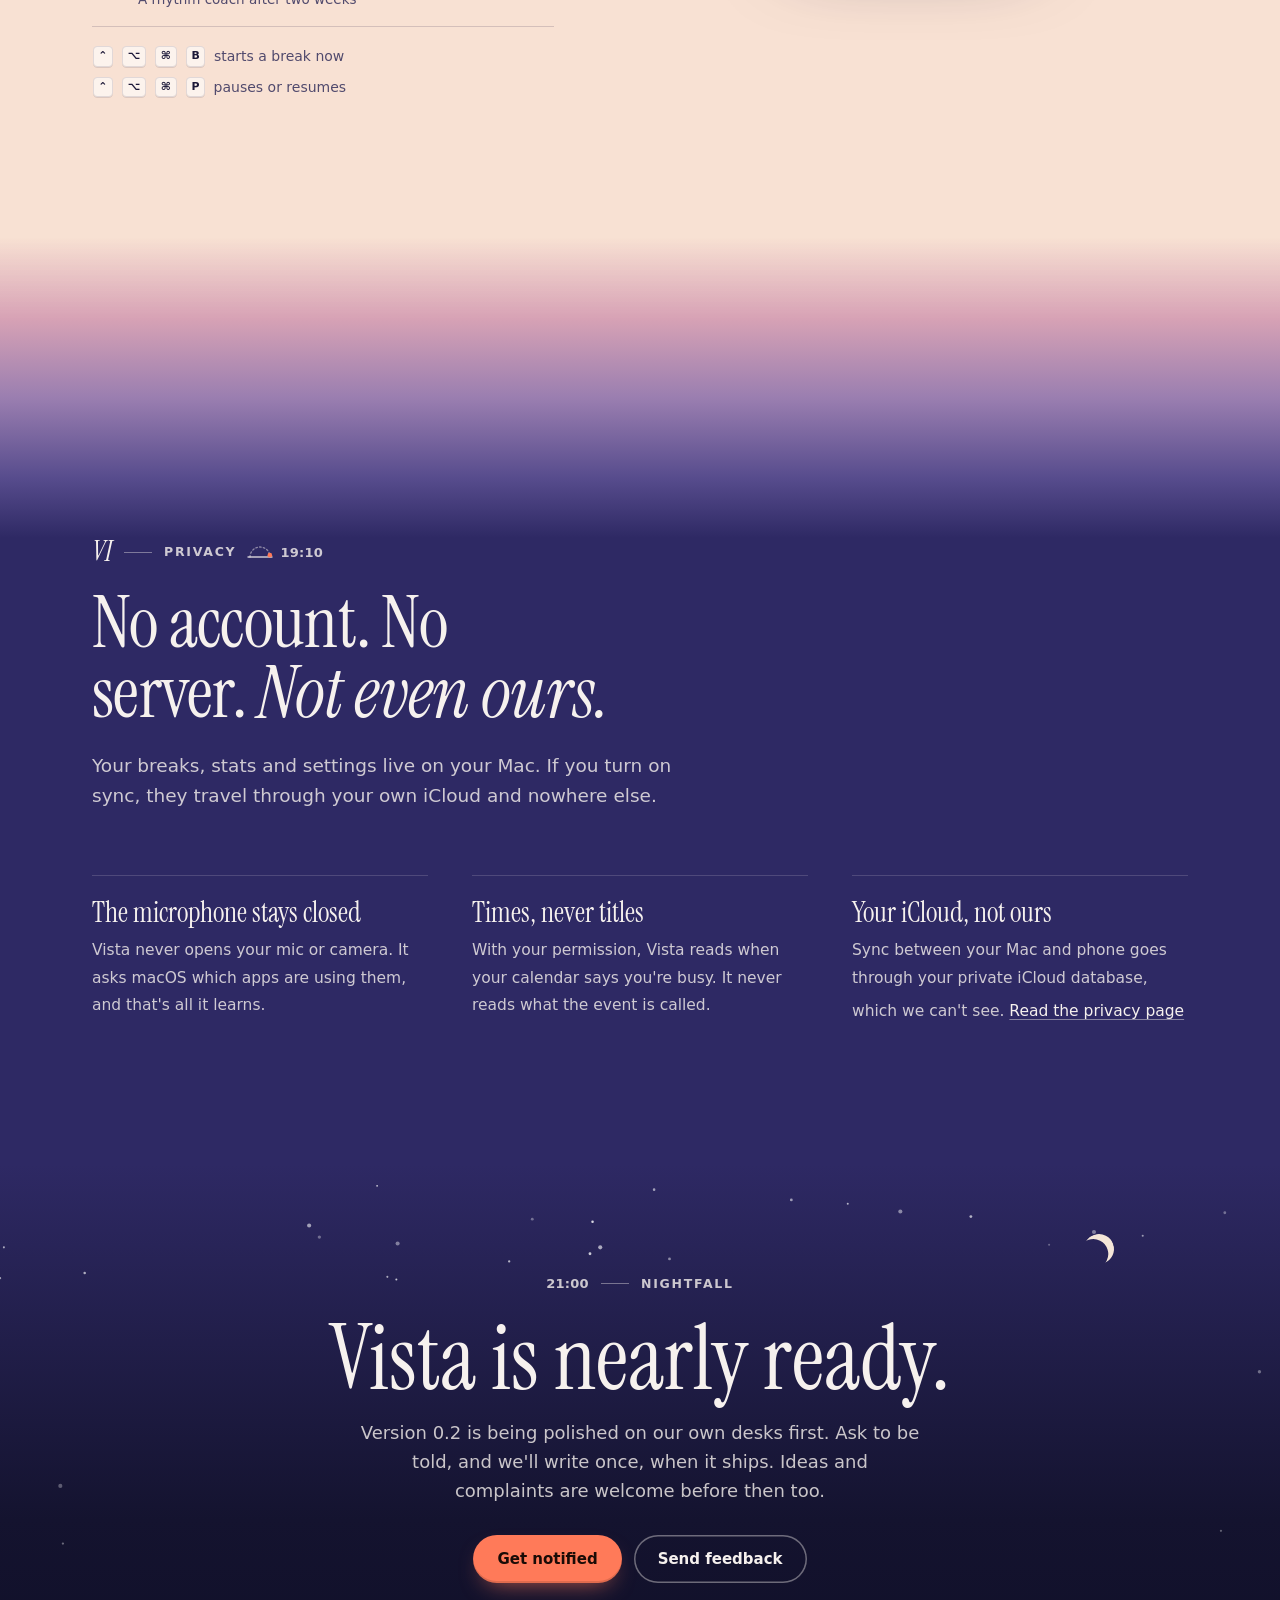
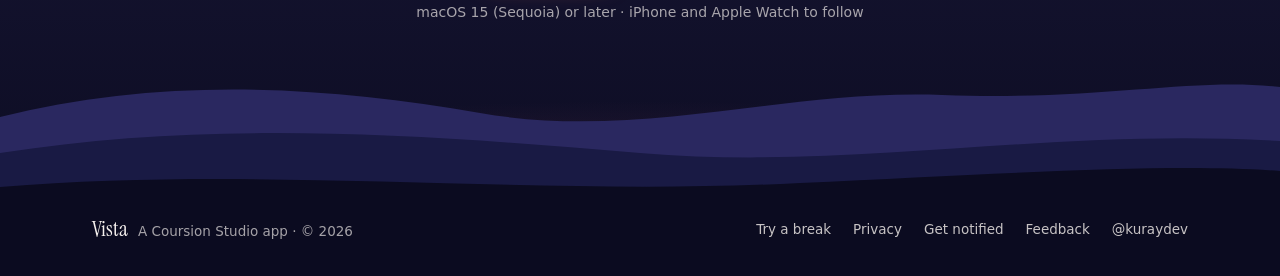
==== commit 6f298a77: "Break demo: one scene box for every exercise, drop unused SVG scenes" ====
--- a/index.html
+++ b/index.html
@@ -11,7 +11,7 @@
   <link rel="preload" href="fonts/instrument-serif-latin-400-normal.woff2" as="font" type="font/woff2" crossorigin />
   <link rel="preload" href="fonts/instrument-serif-latin-400-italic.woff2" as="font" type="font/woff2" crossorigin />
   <link rel="stylesheet" href="site.css?v=0da3561ed3" />
-  <link rel="stylesheet" href="home.css?v=6fecc333f1" />
+  <link rel="stylesheet" href="home.css?v=c636505363" />
   <meta property="og:type" content="website" />
   <meta property="og:site_name" content="Vista" />
   <meta property="og:url" content="https://vista.coursion.studio/" />
@@ -41,7 +41,7 @@
   </script>
   <script>document.documentElement.classList.add("js");window.__rv=setTimeout(function(){document.documentElement.classList.add("reveal-all")},4000);</script>
   <script defer src="site.js?v=a4b0417806"></script>
-  <script defer src="home.js?v=2d68a68dce"></script>
+  <script defer src="home.js?v=b9214a6c9e"></script>
 </head>
 <body class="home">
   <a class="skip" href="#break">Skip to the break demo</a>
--- a/home.css
+++ b/home.css
@@ -216,15 +216,14 @@
 .brk-msg.swap { opacity: 0; }
 .brk-kind { margin: 0 0 10px; font: 600 11px/1 var(--mono); letter-spacing: 0.22em; text-transform: uppercase; color: var(--tint); transition: color 0.4s ease; }
 .brk-head { margin: 0 0 10px; font: 700 clamp(26px, 3.2vw, 36px)/1.1 var(--rounded); letter-spacing: -0.015em; text-wrap: balance; }
-.brk-detail { margin: 0; max-width: 470px; font-size: 14.5px; line-height: 1.55; color: var(--text-secondary); text-wrap: pretty; }
-.brk-scene { width: 320px; max-width: 100%; aspect-ratio: 320 / 150; margin: 18px 0 6px; }
-.brk-scene.is-lottie { width: 340px; aspect-ratio: 340 / 210; margin: 10px 0 0; }
+.brk-detail { margin: 0; min-height: 3.1em; max-width: 470px; font-size: 14.5px; line-height: 1.55; color: var(--text-secondary); text-wrap: pretty; }
+.brk-scene { display: flex; align-items: center; justify-content: center; width: 340px; max-width: 100%; aspect-ratio: 340 / 210; margin: 10px 0 0; }
 .brk-lottie { position: relative; width: 100%; height: 100%; }
 .brk-lottie::before { content: ""; position: absolute; inset: -10%; background: radial-gradient(ellipse 50% 50% at 50% 50%, color-mix(in srgb, var(--glow) 32%, transparent) 0%, color-mix(in srgb, var(--glow) 16%, transparent) 40%, color-mix(in srgb, var(--glow) 5%, transparent) 72%, transparent 100%); pointer-events: none; }
 .brk-lottie-stage { position: absolute; inset: 0; opacity: 0; transition: opacity 0.4s ease; }
 .brk-lottie.is-ready .brk-lottie-stage { opacity: 1; }
 .brk-lottie-stage svg { display: block; width: 100%; height: 100%; }
-.brk-scene svg { display: block; width: 100%; height: 100%; overflow: visible; }
+.brk-scene > svg { display: block; width: 320px; max-width: 100%; height: auto; overflow: visible; }
 .brk-step { position: relative; display: grid; width: 100%; height: 1.4em; margin: 0; font: 650 17px/1.4 var(--rounded); color: var(--text-primary); }
 .brk-line { grid-area: 1 / 1; justify-self: center; max-width: 100%; overflow: hidden; white-space: nowrap; text-overflow: ellipsis; }
 .brk-pips { display: flex; justify-content: center; gap: 4px; height: 3px; margin-top: 10px; }
@@ -624,8 +623,7 @@
   .brk-ui { padding: 20px 14px 16px; }
   .brk-detail { display: none; }
   .brk-head { font-size: 25px; margin-bottom: 0; }
-  .brk-scene { margin: 12px 0 4px; }
-  .brk-scene.is-lottie { width: 272px; margin: 6px 0 0; }
+  .brk-scene { width: 272px; margin: 6px 0 0; }
   .brk-step { font-size: 15.5px; }
   .brk-pips { margin-top: 8px; }
   .brk-ring { width: 118px; height: 118px; margin-top: 10px; }
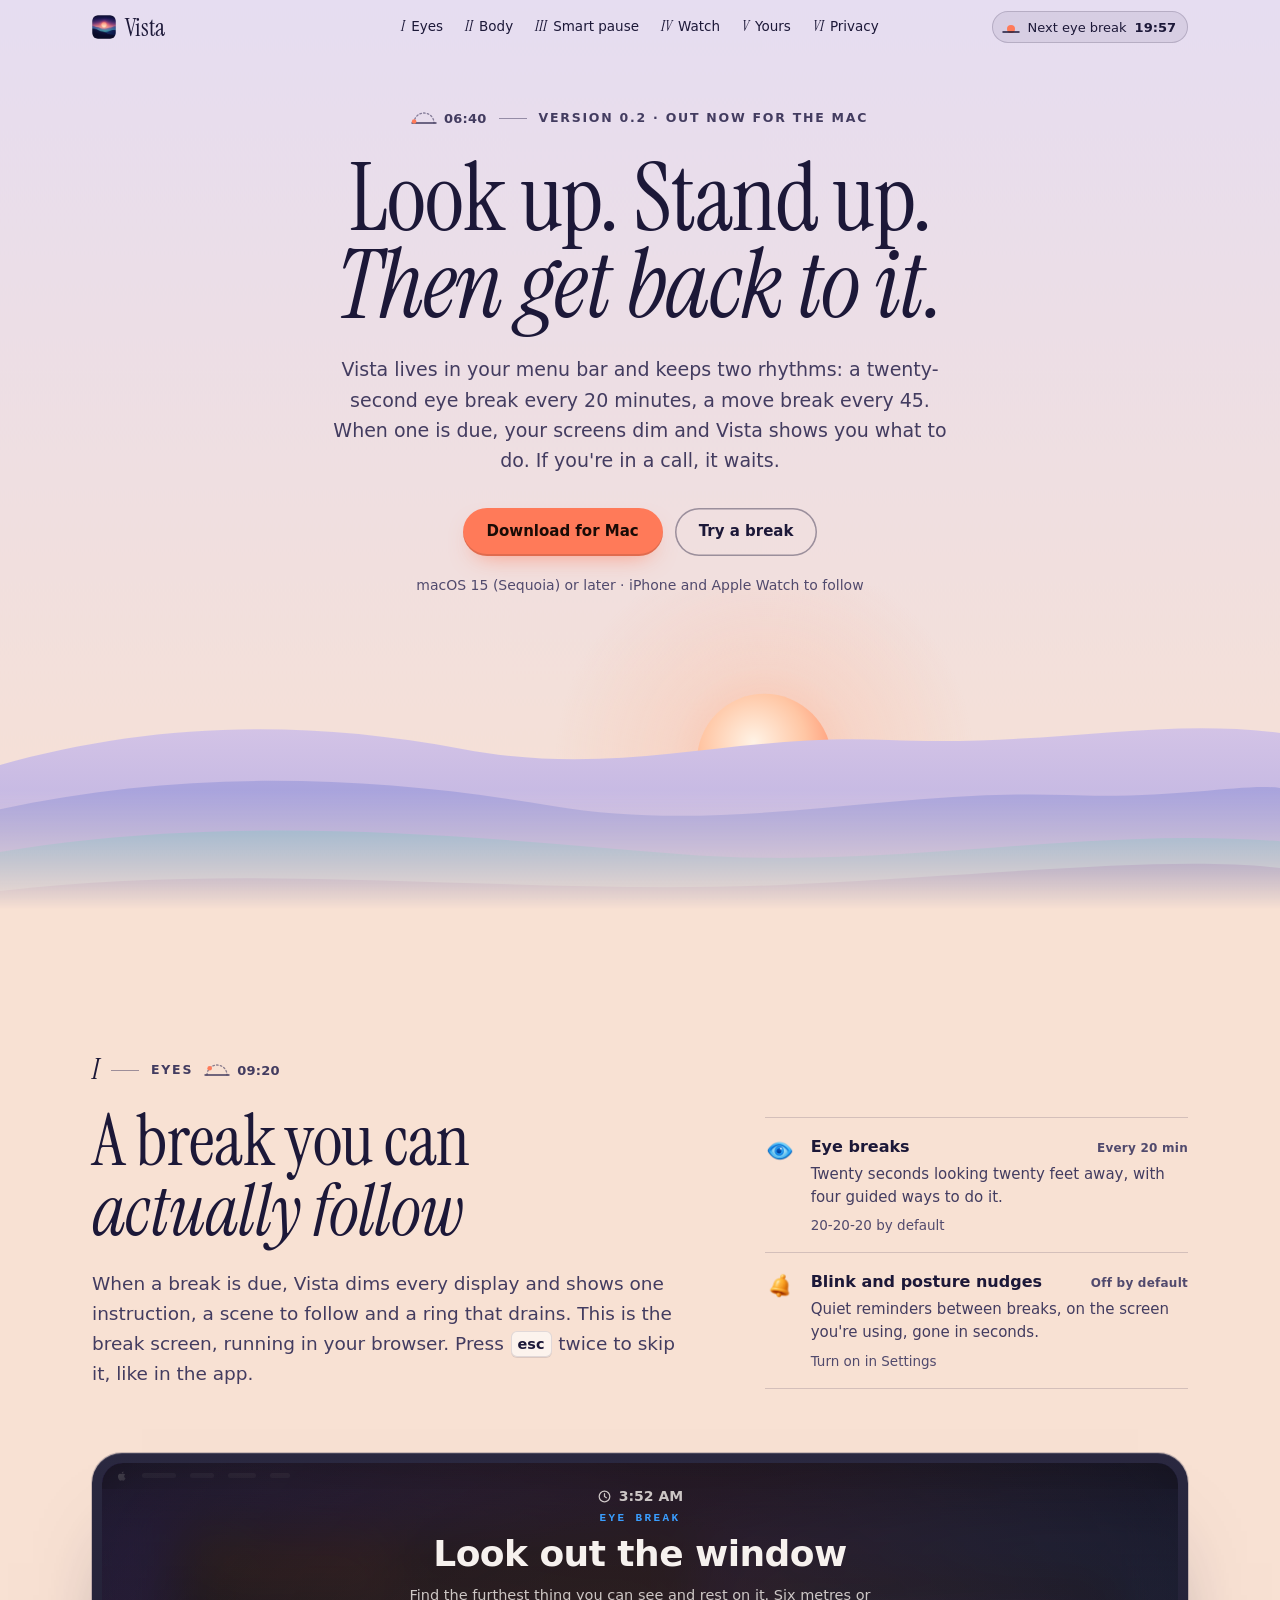
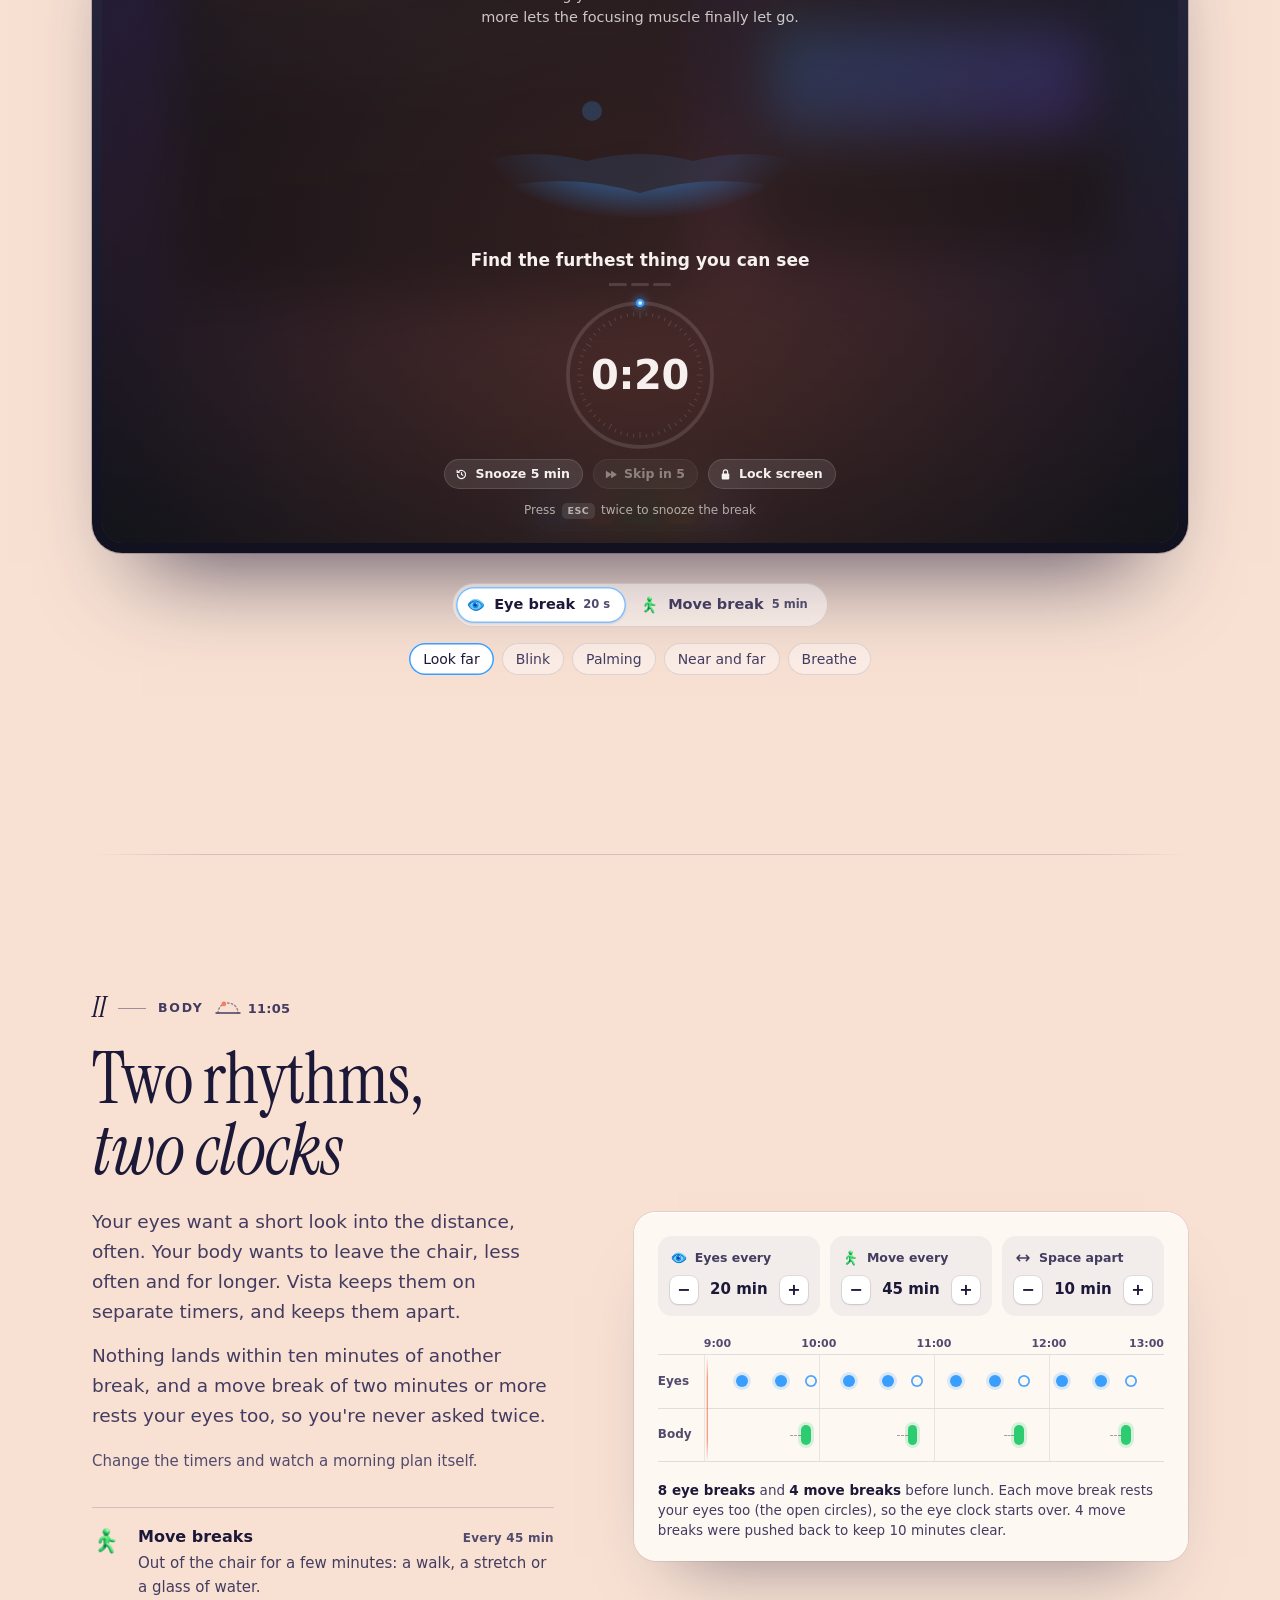
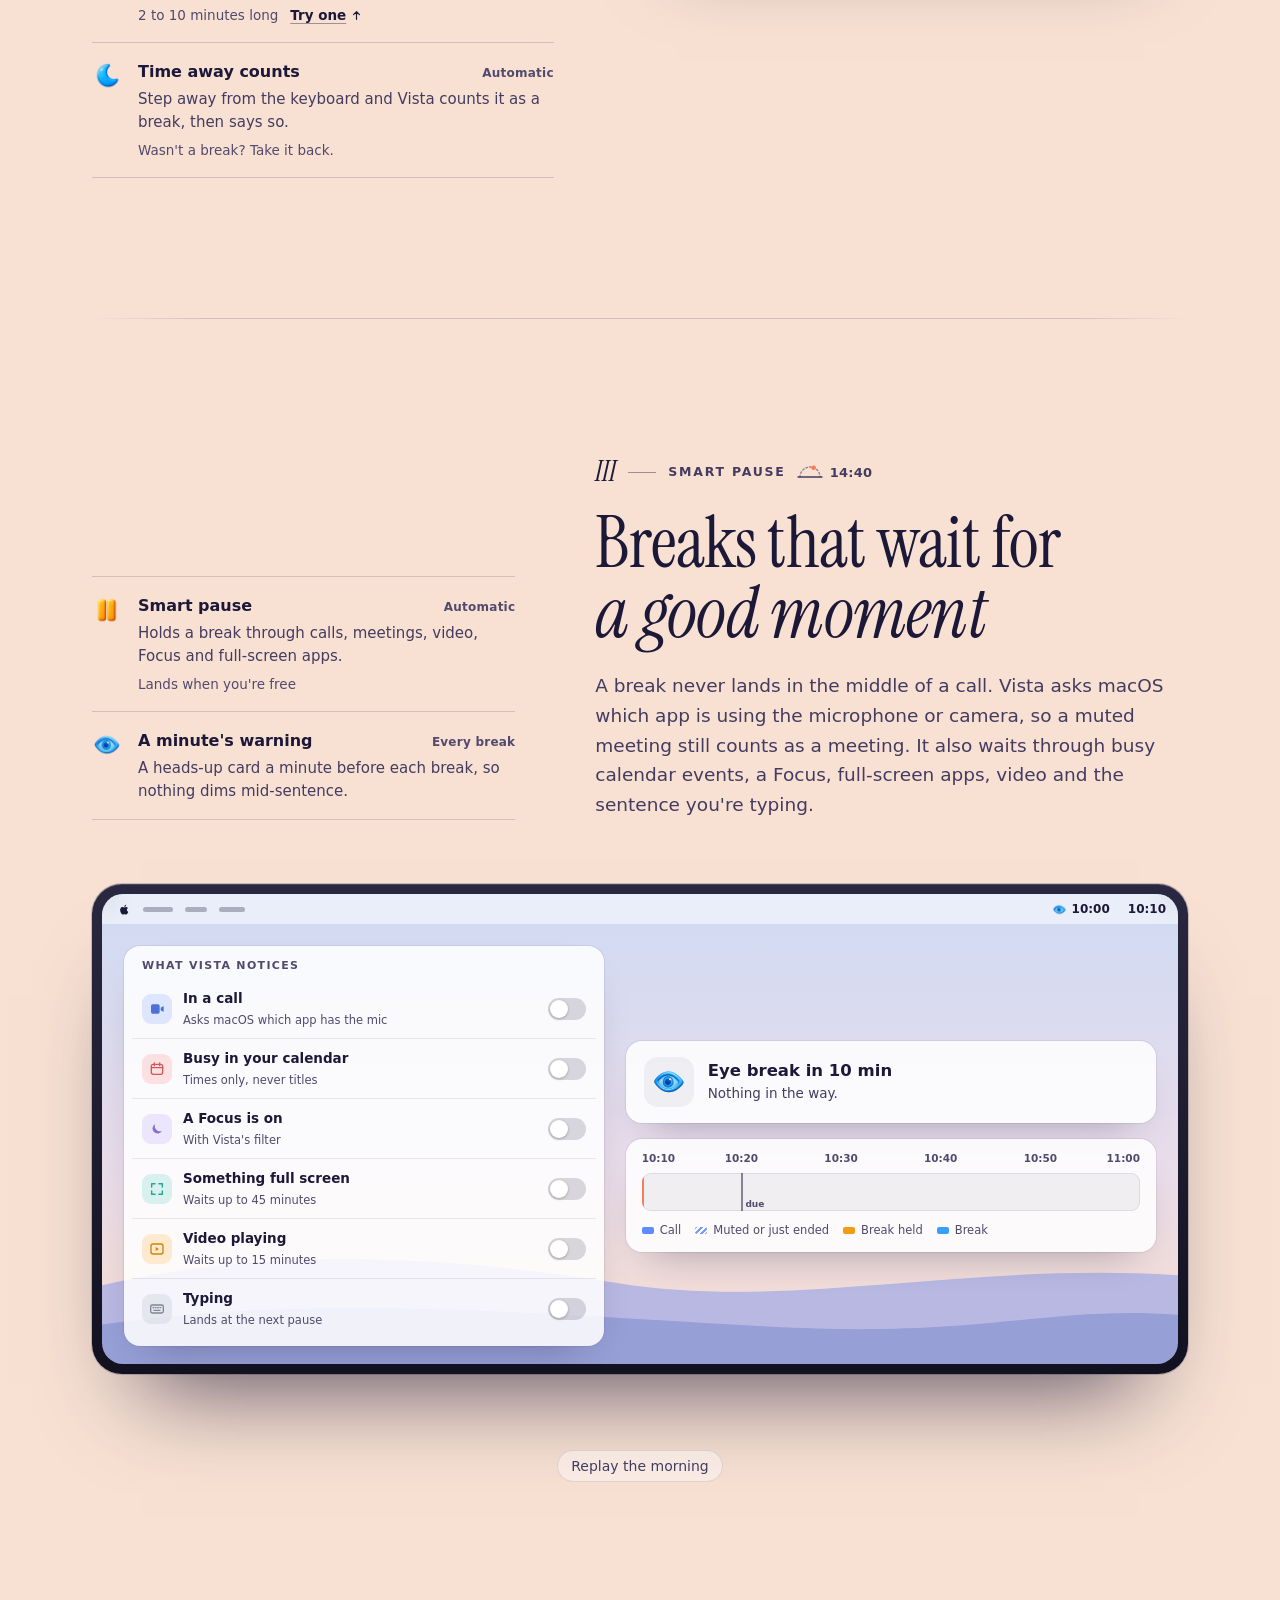
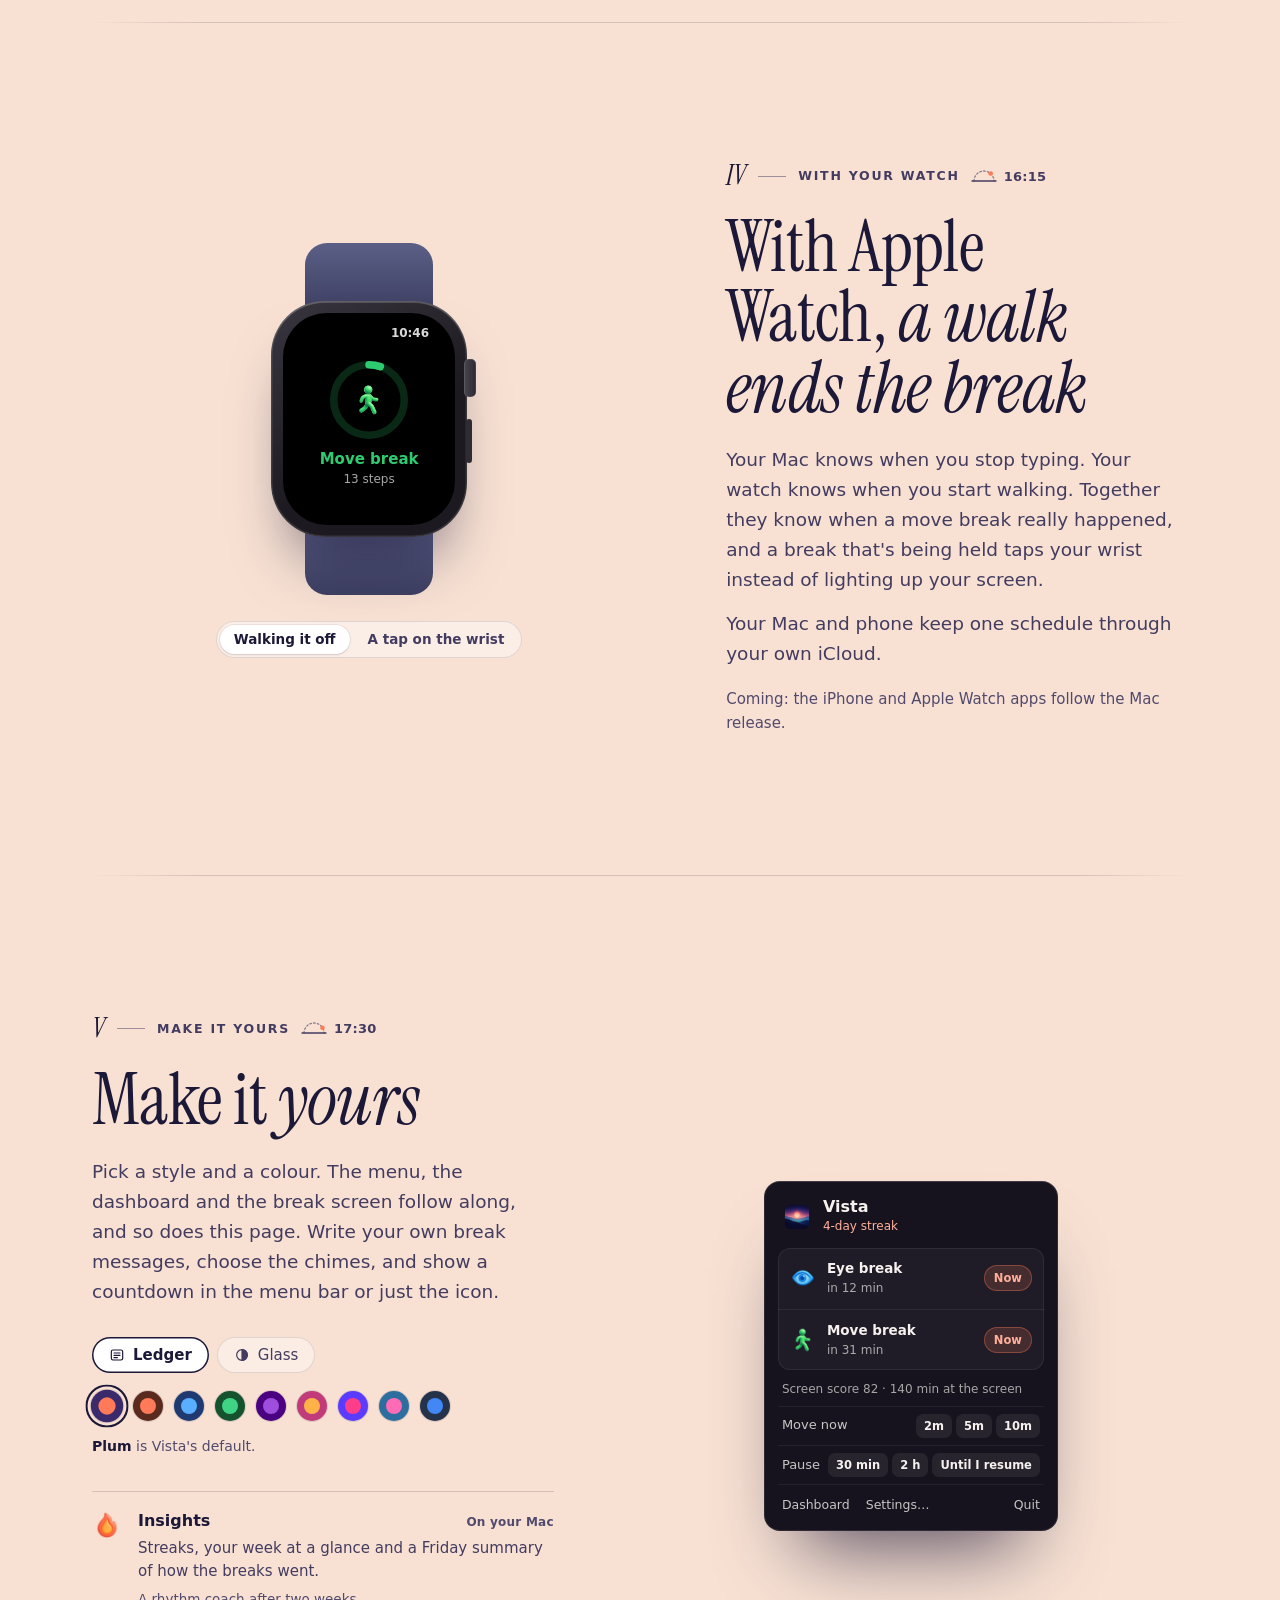
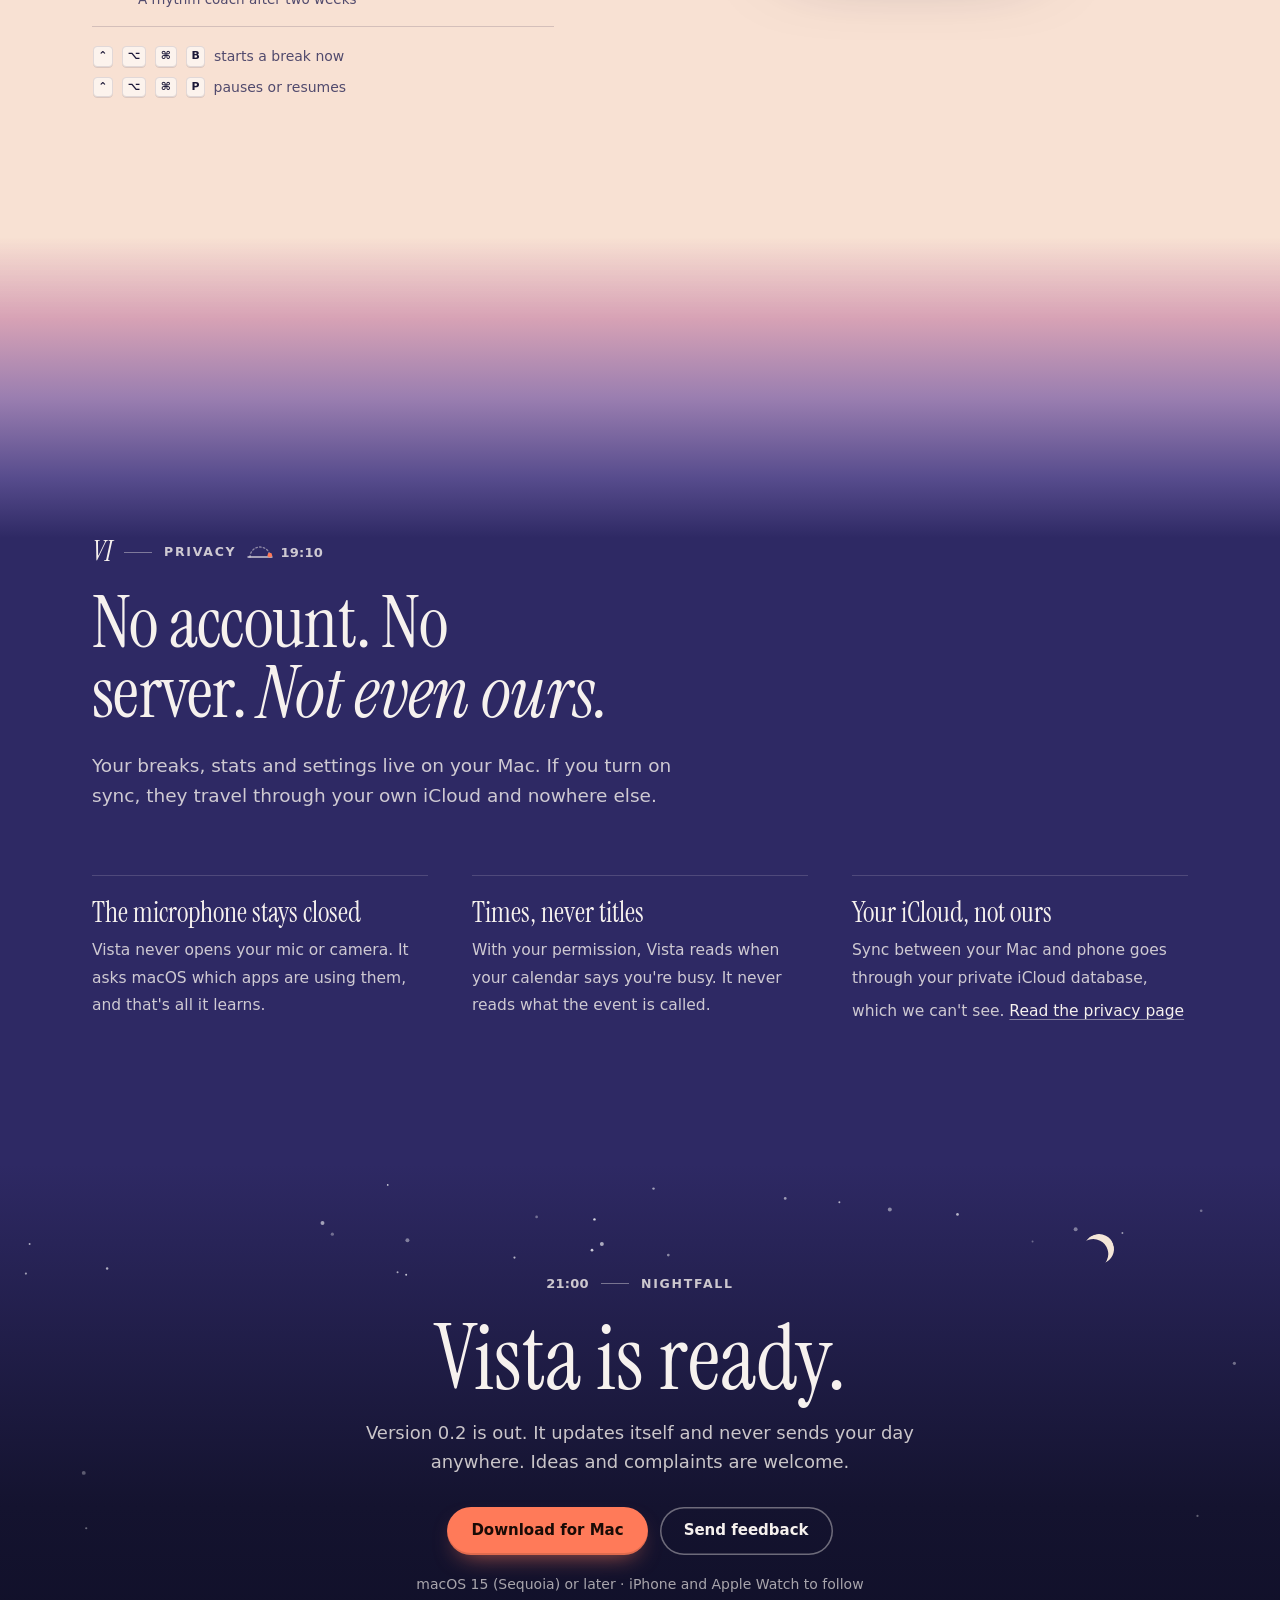
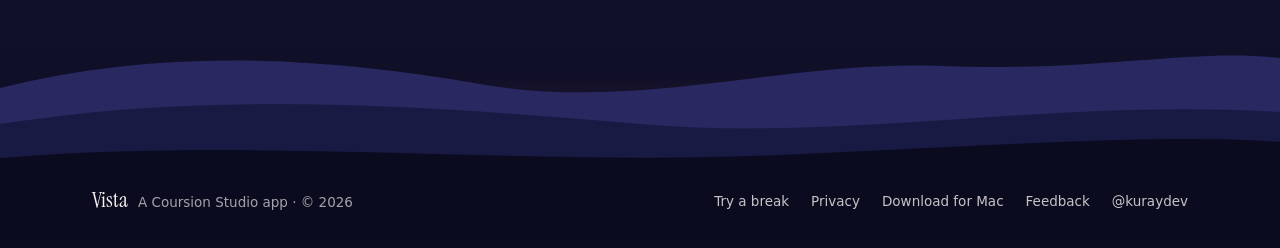
==== commit bdb9dce0: "Vista 0.2 is out: download buttons replace Get notified" ====
--- a/index.html
+++ b/index.html
@@ -16,14 +16,14 @@
   <meta property="og:site_name" content="Vista" />
   <meta property="og:url" content="https://vista.coursion.studio/" />
   <meta property="og:title" content="Vista — Eye and movement breaks for the Mac" />
-  <meta property="og:description" content="Two break rhythms on separate clocks: look into the distance every 20 minutes, leave your chair every 45. Vista dims your screens, shows you what to do, and waits if you're in a call. Coming soon." />
+  <meta property="og:description" content="Two break rhythms on separate clocks: look into the distance every 20 minutes, leave your chair every 45. Vista dims your screens, shows you what to do, and waits if you're in a call. Out now for the Mac." />
   <meta property="og:image" content="https://vista.coursion.studio/img/og.png" />
   <meta property="og:image:width" content="1200" />
   <meta property="og:image:height" content="630" />
   <meta property="og:image:alt" content="Vista: a low sun over layered hills at first light, under the line Look up. Stand up. Then get back to it." />
   <meta name="twitter:card" content="summary_large_image" />
   <meta name="twitter:title" content="Vista — Eye and movement breaks for the Mac" />
-  <meta name="twitter:description" content="Two break rhythms on separate clocks. Vista dims your screens, shows you what to do, and waits if you're in a call. Coming soon." />
+  <meta name="twitter:description" content="Two break rhythms on separate clocks. Vista dims your screens, shows you what to do, and waits if you're in a call. Out now for the Mac." />
   <meta name="twitter:image" content="https://vista.coursion.studio/img/og.png" />
   <meta name="theme-color" content="#E6DDF1" />
   <script type="application/ld+json">
@@ -40,7 +40,7 @@
   }
   </script>
   <script>document.documentElement.classList.add("js");window.__rv=setTimeout(function(){document.documentElement.classList.add("reveal-all")},4000);</script>
-  <script defer src="site.js?v=a4b0417806"></script>
+  <script defer src="site.js?v=c85df7e8a6"></script>
   <script defer src="home.js?v=b9214a6c9e"></script>
 </head>
 <body class="home">
@@ -74,11 +74,11 @@
 
   <header id="top" class="hero reveal" data-sky="0">
     <div class="hero-copy container">
-      <p class="mark rise"><time datetime="06:40"><svg viewBox="0 0 24 13" aria-hidden="true"><path class="arc" d="M2 11a10 10 0 0 1 20 0"/><path class="hz" d="M0 11h24"/><circle class="sun" cx="2.11" cy="9.5" r="2.3"/></svg>06:40</time><span class="dash"></span><span>Coming soon for the Mac</span></p>
+      <p class="mark rise"><time datetime="06:40"><svg viewBox="0 0 24 13" aria-hidden="true"><path class="arc" d="M2 11a10 10 0 0 1 20 0"/><path class="hz" d="M0 11h24"/><circle class="sun" cx="2.11" cy="9.5" r="2.3"/></svg>06:40</time><span class="dash"></span><span>Version 0.2 · out now for the Mac</span></p>
       <h1 class="rise" style="--d:.06s"><span>Look up. Stand up.</span> <em>Then get back to it.</em></h1>
       <p class="sub rise" style="--d:.14s">Vista lives in your menu bar and keeps two rhythms: a twenty-second eye break every 20 minutes, a move break every 45. When one is due, your screens dim and Vista shows you what to do. If you're in a call, it waits.</p>
       <div class="cta-row rise" style="--d:.2s">
-        <a class="btn primary" href="mailto:support@coursion.studio?subject=Vista" data-notify>Get notified</a>
+        <a class="btn primary" href="https://github.com/Coursion-Studio/vista/releases/latest/download/Vista.dmg" data-download>Download for Mac</a>
         <a class="btn outline" href="#break">Try a break</a>
       </div>
       <p class="req-note rise" style="--d:.24s">macOS 15 (Sequoia) or later · iPhone and Apple Watch to follow</p>
@@ -363,10 +363,10 @@
     <div id="soon" class="evening reveal">
       <div class="container">
         <p class="mark rise"><time datetime="21:00">21:00</time><span class="dash"></span><span>Nightfall</span></p>
-        <h2 class="rise" style="--d:.05s">Vista is nearly ready.</h2>
-        <p class="lede rise" style="--d:.1s">Version 0.2 is being polished on our own desks first. Ask to be told, and we'll write once, when it ships. Ideas and complaints are welcome before then too.</p>
+        <h2 class="rise" style="--d:.05s">Vista is ready.</h2>
+        <p class="lede rise" style="--d:.1s">Version 0.2 is out. It updates itself and never sends your day anywhere. Ideas and complaints are welcome.</p>
         <div class="cta-row rise" style="--d:.14s">
-          <a class="btn primary" href="mailto:support@coursion.studio?subject=Vista" data-notify>Get notified</a>
+          <a class="btn primary" href="https://github.com/Coursion-Studio/vista/releases/latest/download/Vista.dmg" data-download>Download for Mac</a>
           <a class="btn outline" href="mailto:feedback@coursion.studio?subject=Vista">Send feedback</a>
         </div>
         <p class="req-note rise" style="--d:.18s">macOS 15 (Sequoia) or later · iPhone and Apple Watch to follow</p>
@@ -379,7 +379,7 @@
         <nav class="night-links" aria-label="Footer">
           <a href="#break">Try a break</a>
           <a href="privacy.html">Privacy</a>
-          <a href="mailto:support@coursion.studio?subject=Vista" data-notify>Get notified</a>
+          <a href="https://github.com/Coursion-Studio/vista/releases/latest/download/Vista.dmg" data-download>Download for Mac</a>
           <a href="mailto:feedback@coursion.studio?subject=Vista">Feedback</a>
           <a href="https://x.com/kuraydev" target="_blank" rel="noopener">@kuraydev</a>
         </nav>
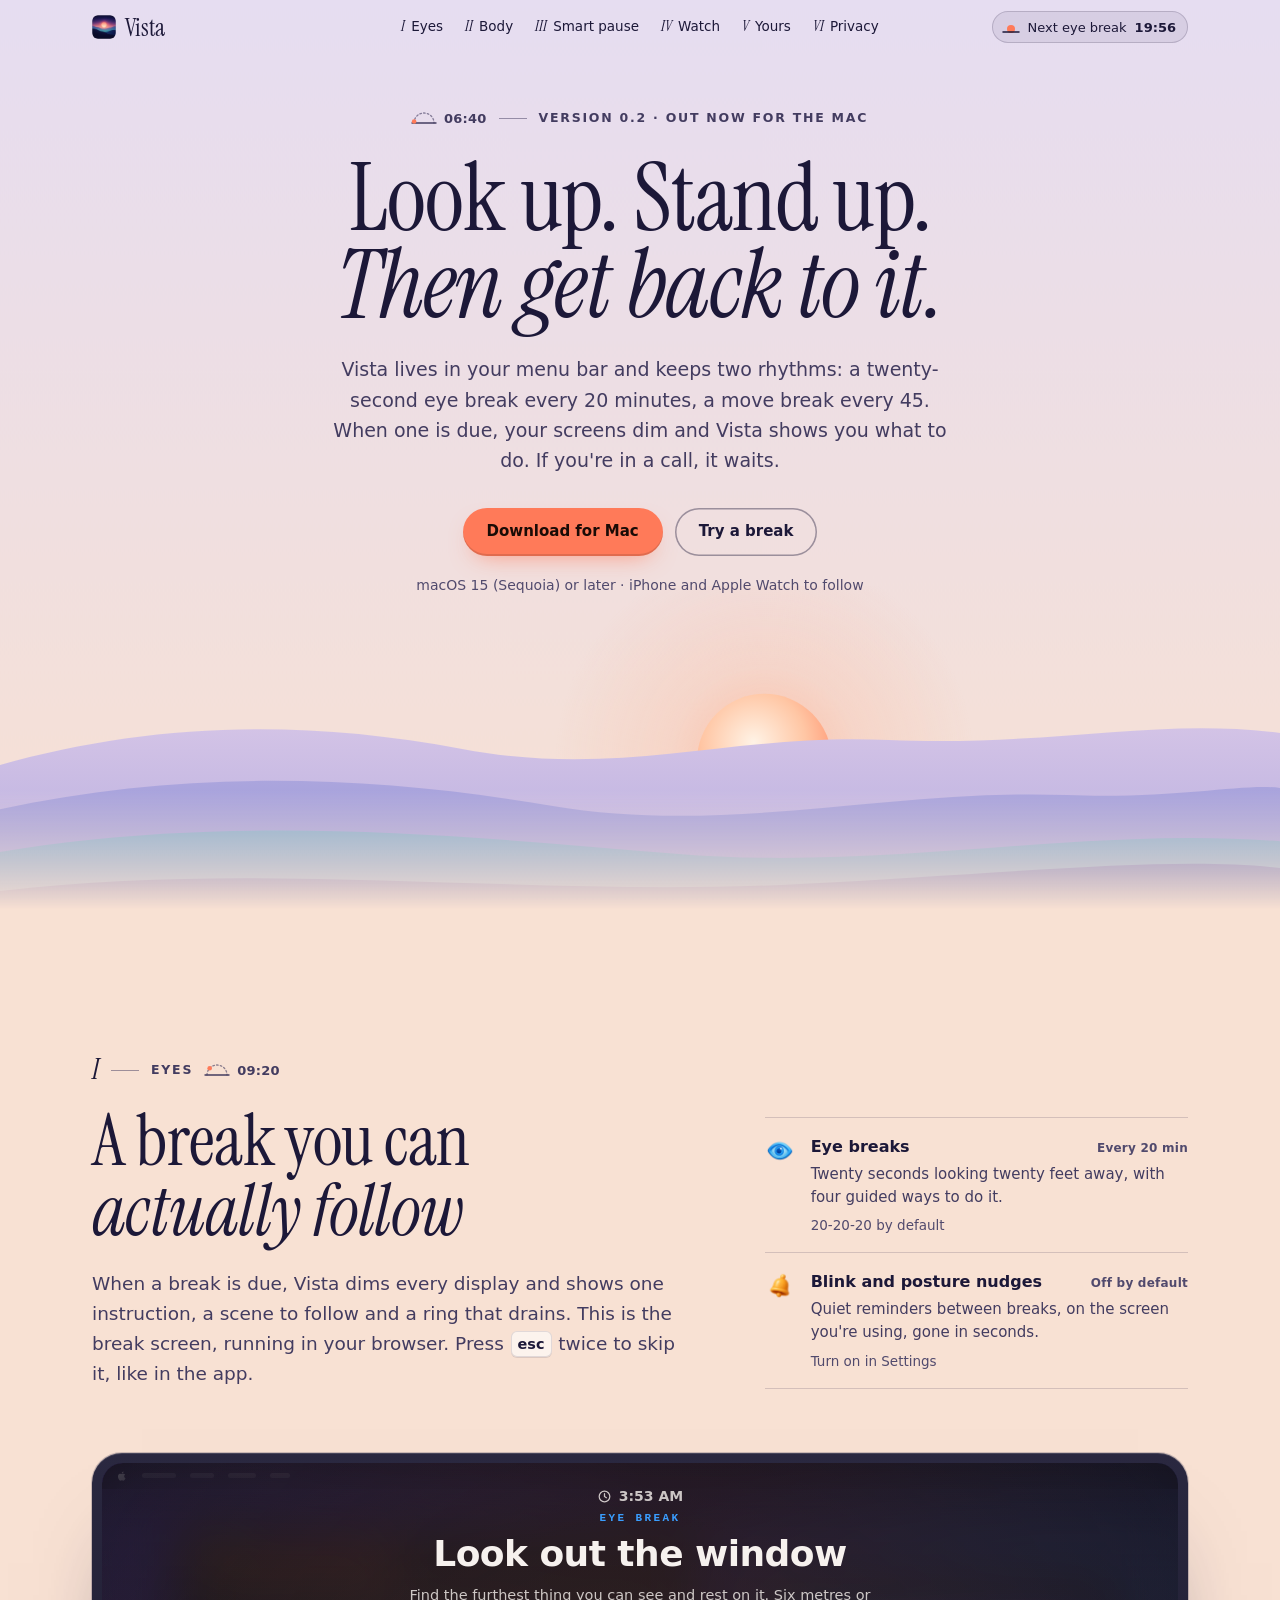
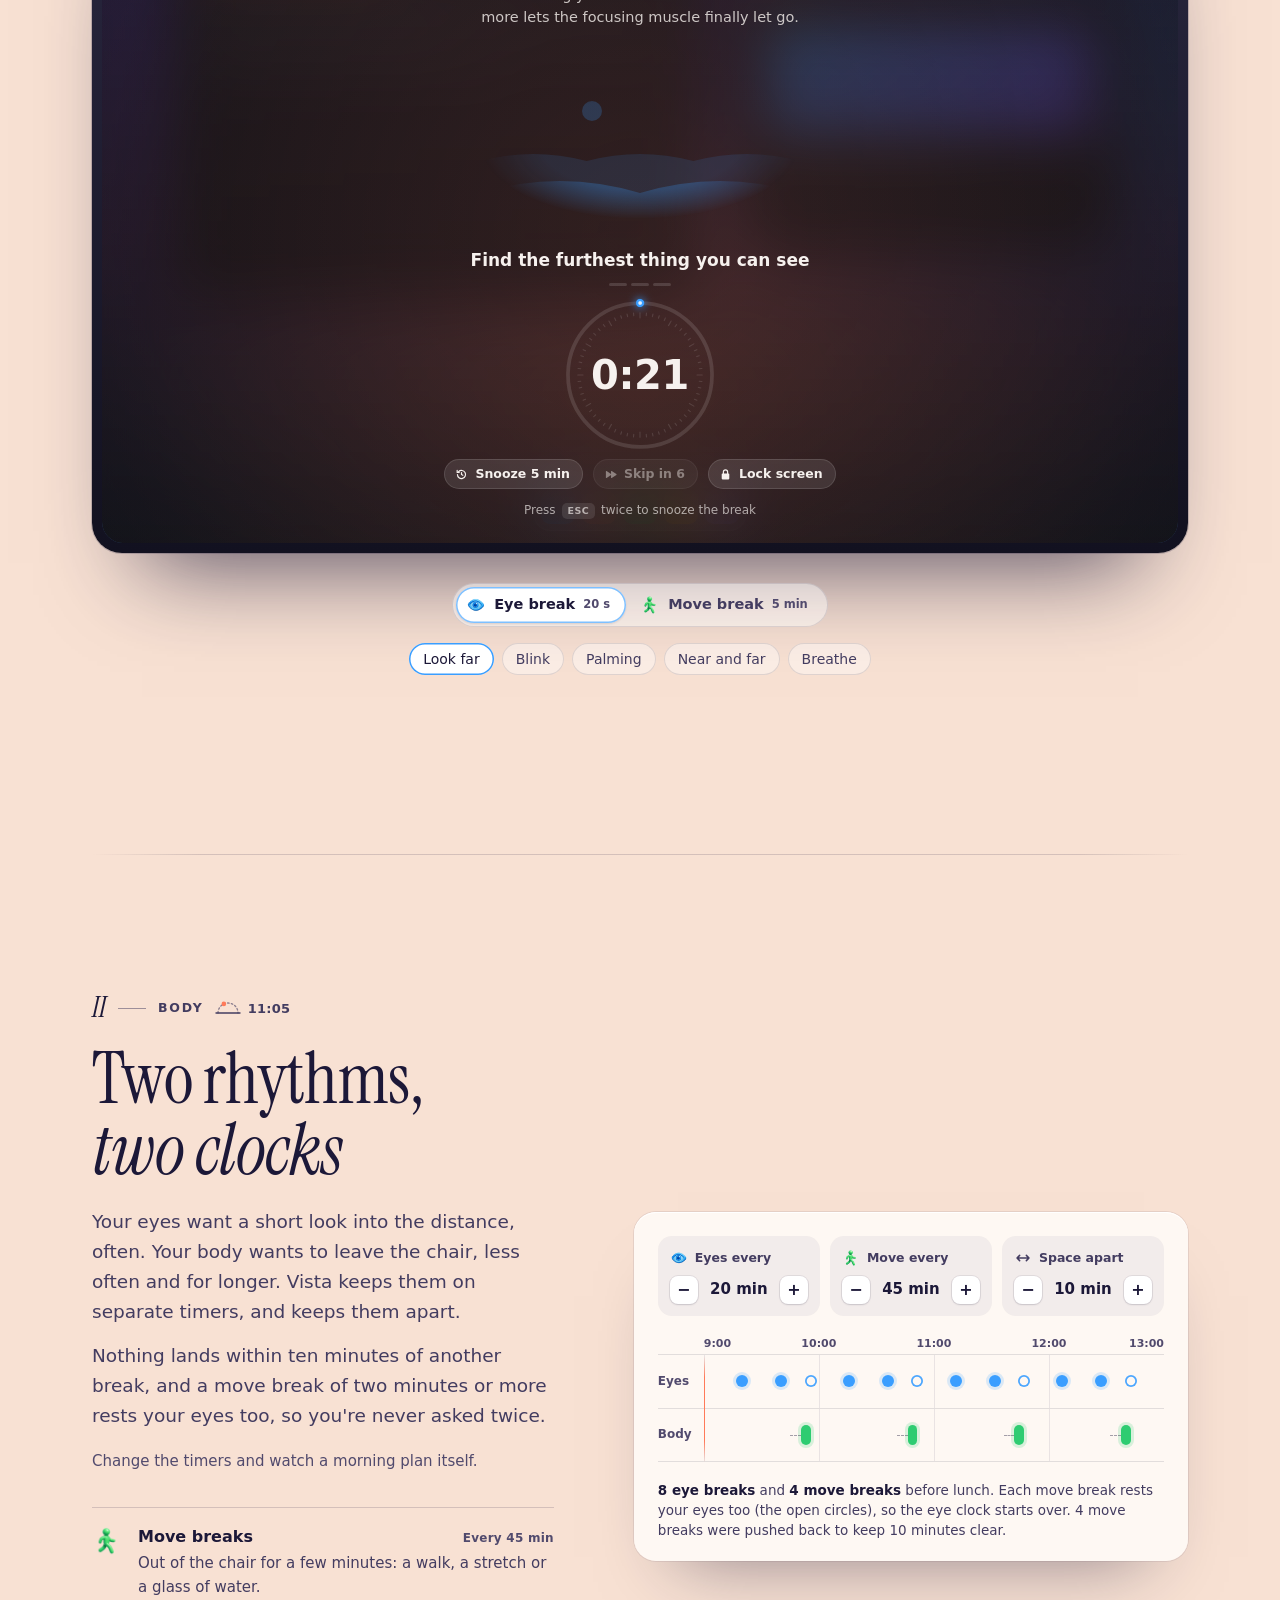
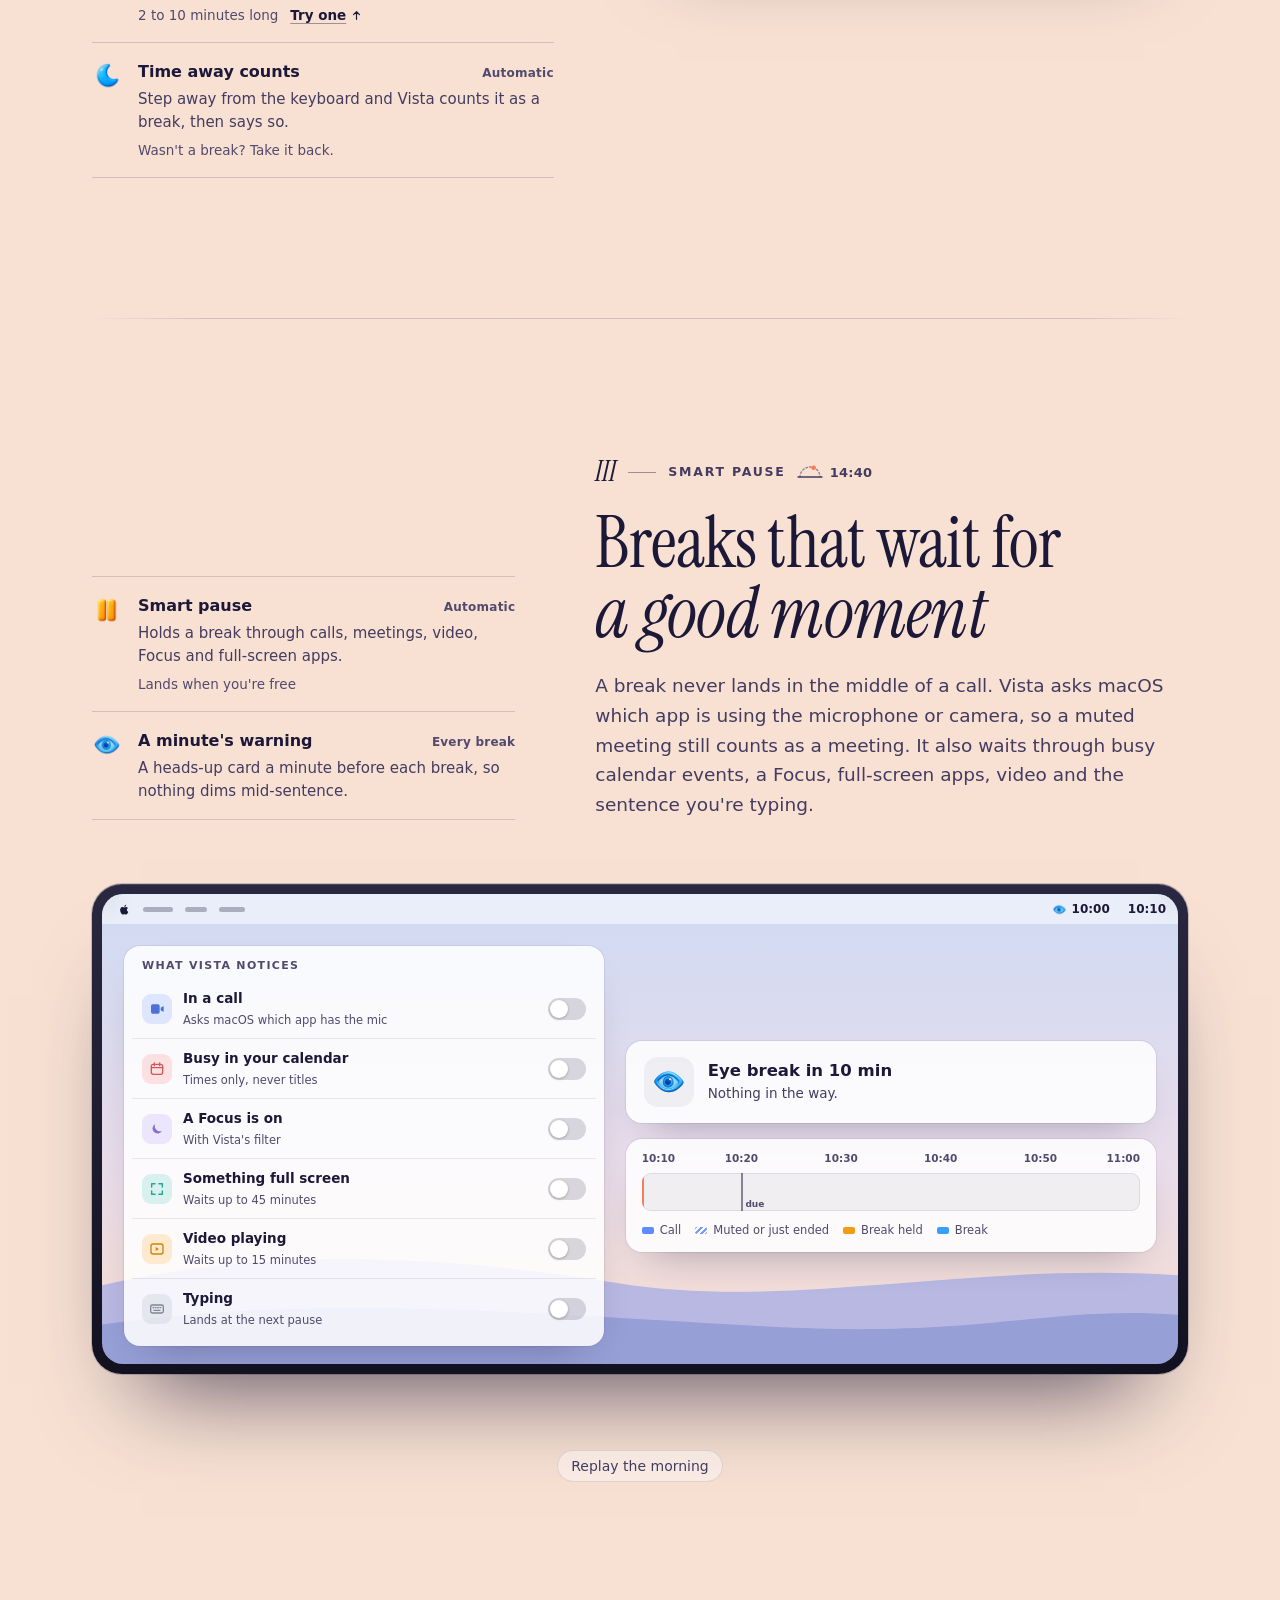
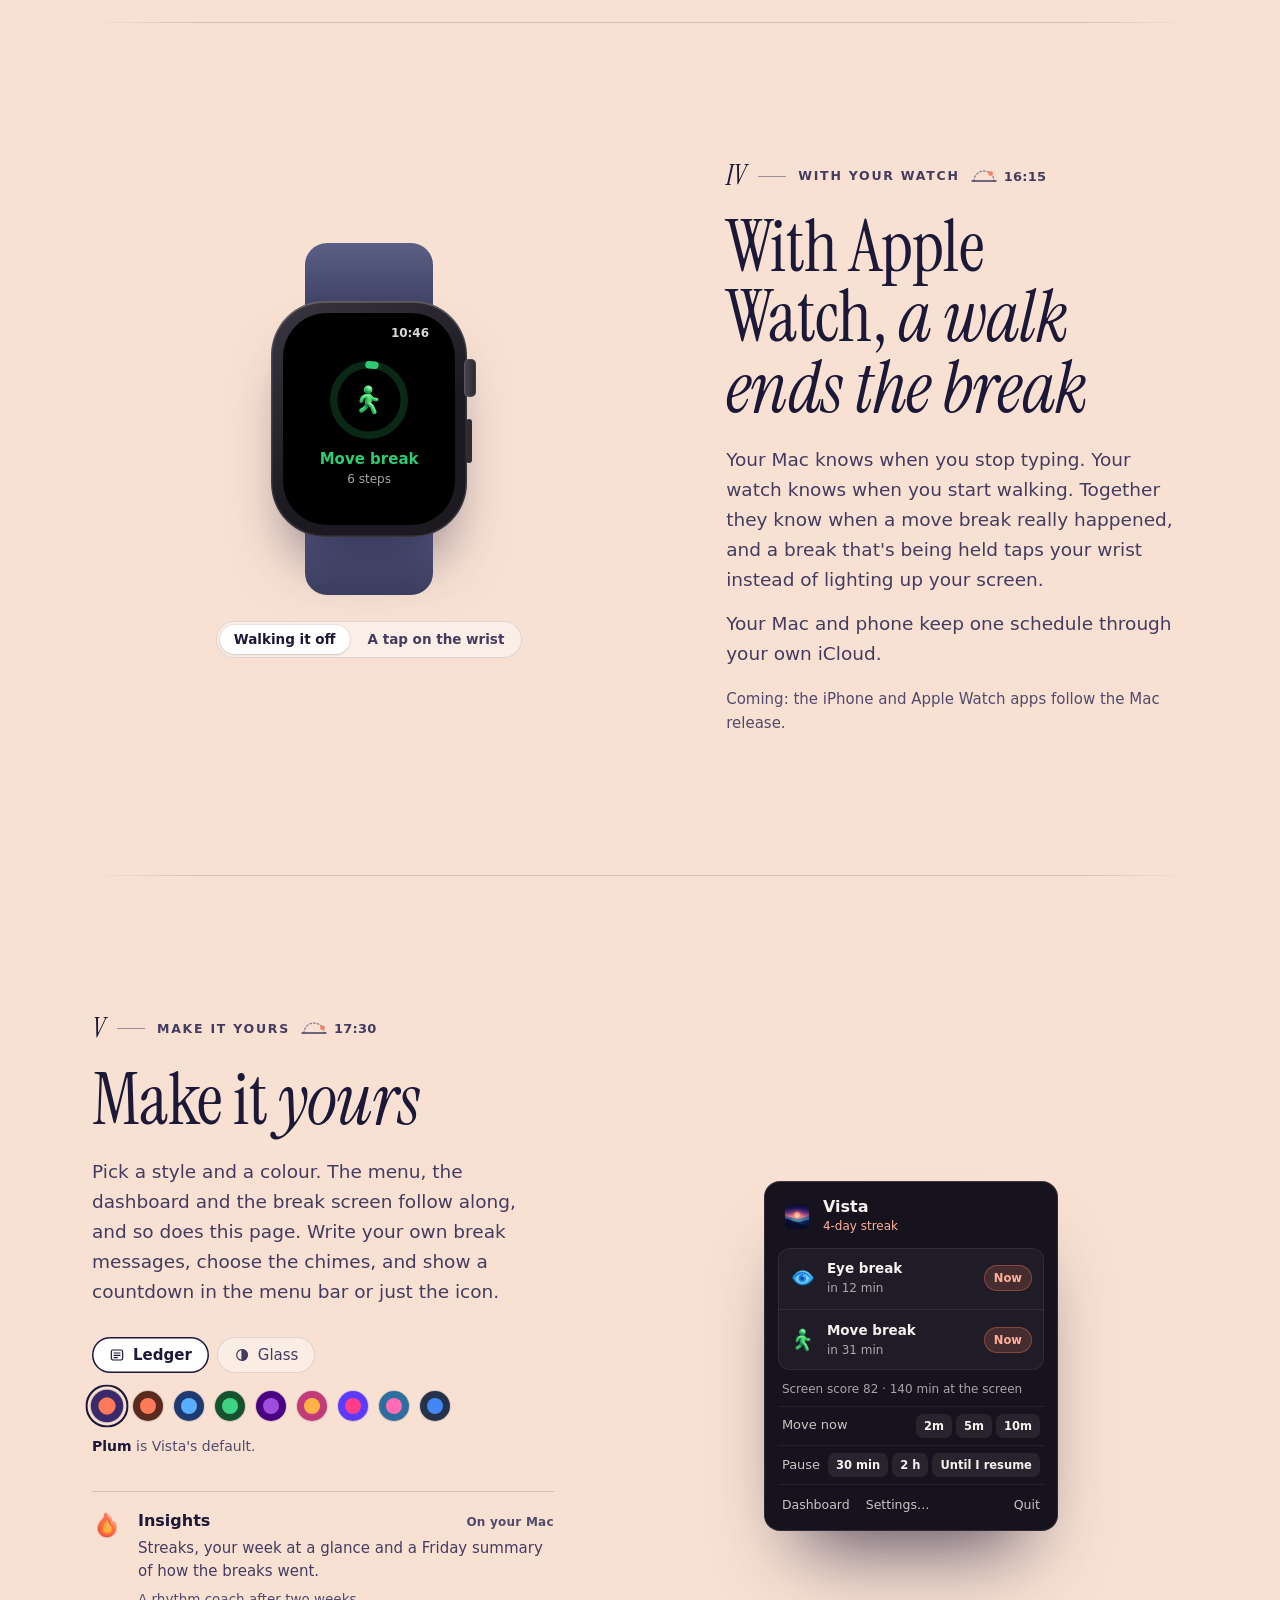
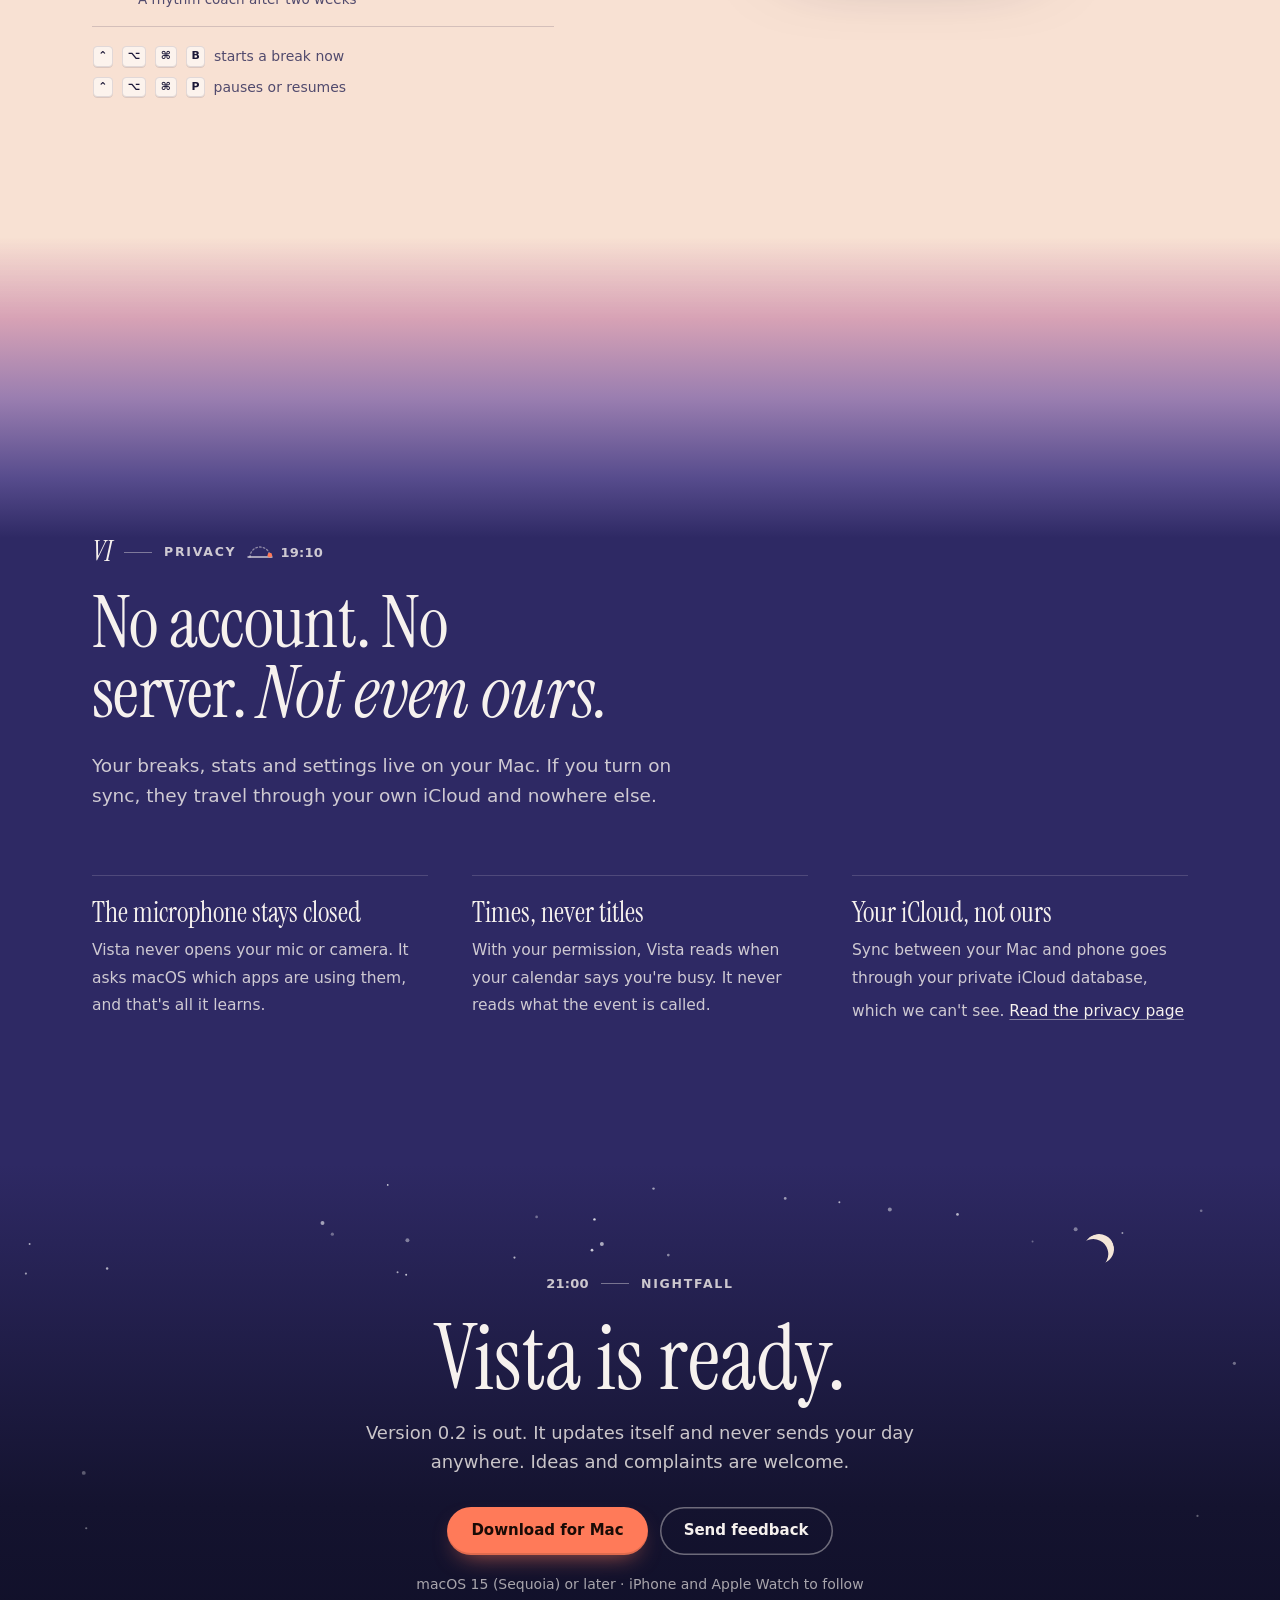
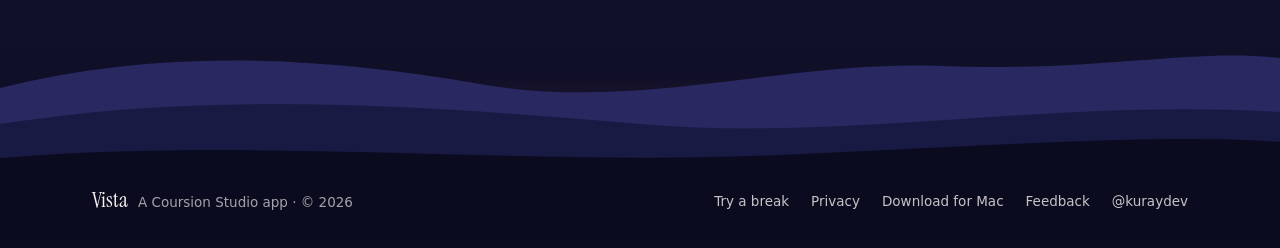
==== commit 90be5a71: "Meta description no longer says coming soon" ====
--- a/index.html
+++ b/index.html
@@ -4,7 +4,7 @@
   <meta charset="utf-8" />
   <meta name="viewport" content="width=device-width, initial-scale=1" />
   <title>Vista — Eye and movement breaks for the Mac</title>
-  <meta name="description" content="A menu bar app that keeps two break rhythms on separate clocks: rest your eyes every 20 minutes, leave your chair every 45. It dims your screens when a break is due, shows you what to do, and waits if you're in a call. Coming soon for macOS 15." />
+  <meta name="description" content="A menu bar app that keeps two break rhythms on separate clocks: rest your eyes every 20 minutes, leave your chair every 45. It dims your screens when a break is due, shows you what to do, and waits if you're in a call. For macOS 15 and later." />
   <link rel="canonical" href="https://vista.coursion.studio/" />
   <link rel="icon" type="image/png" href="img/favicon.png" />
   <link rel="apple-touch-icon" href="icon.png" />
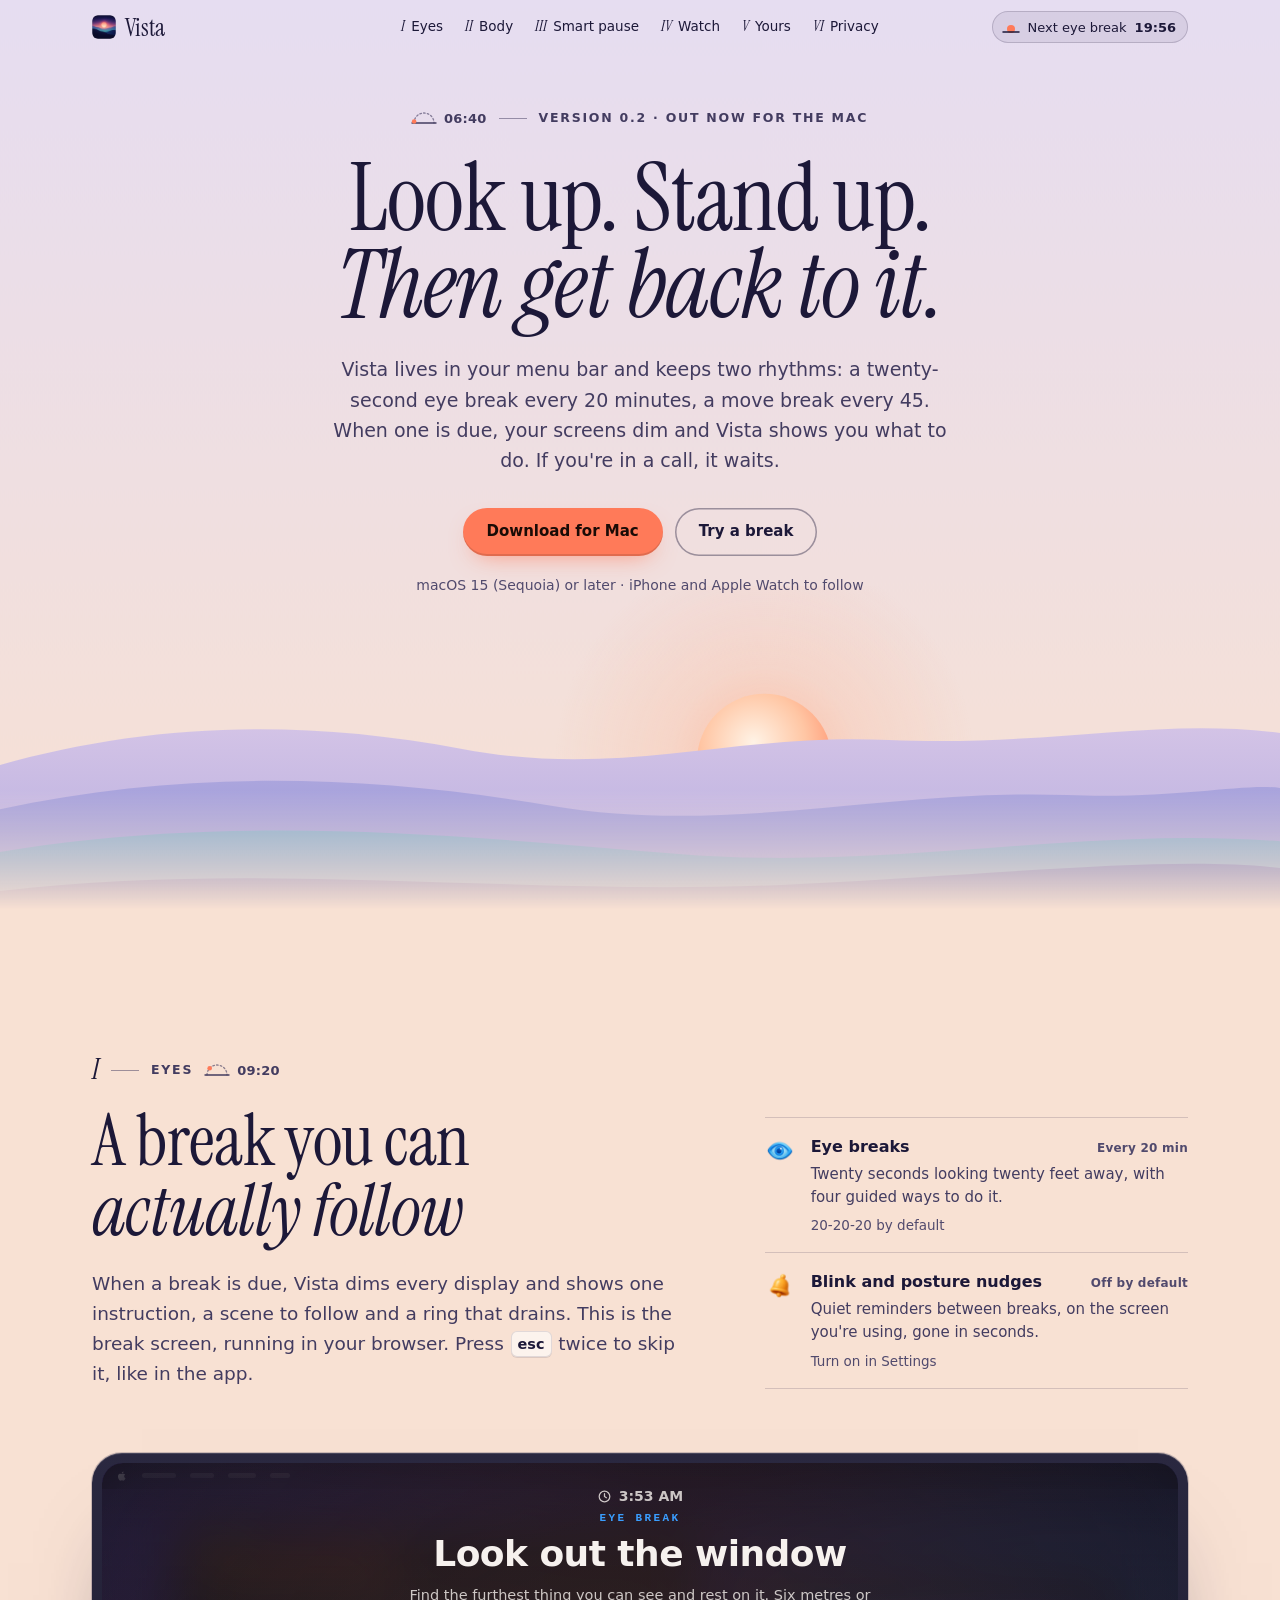
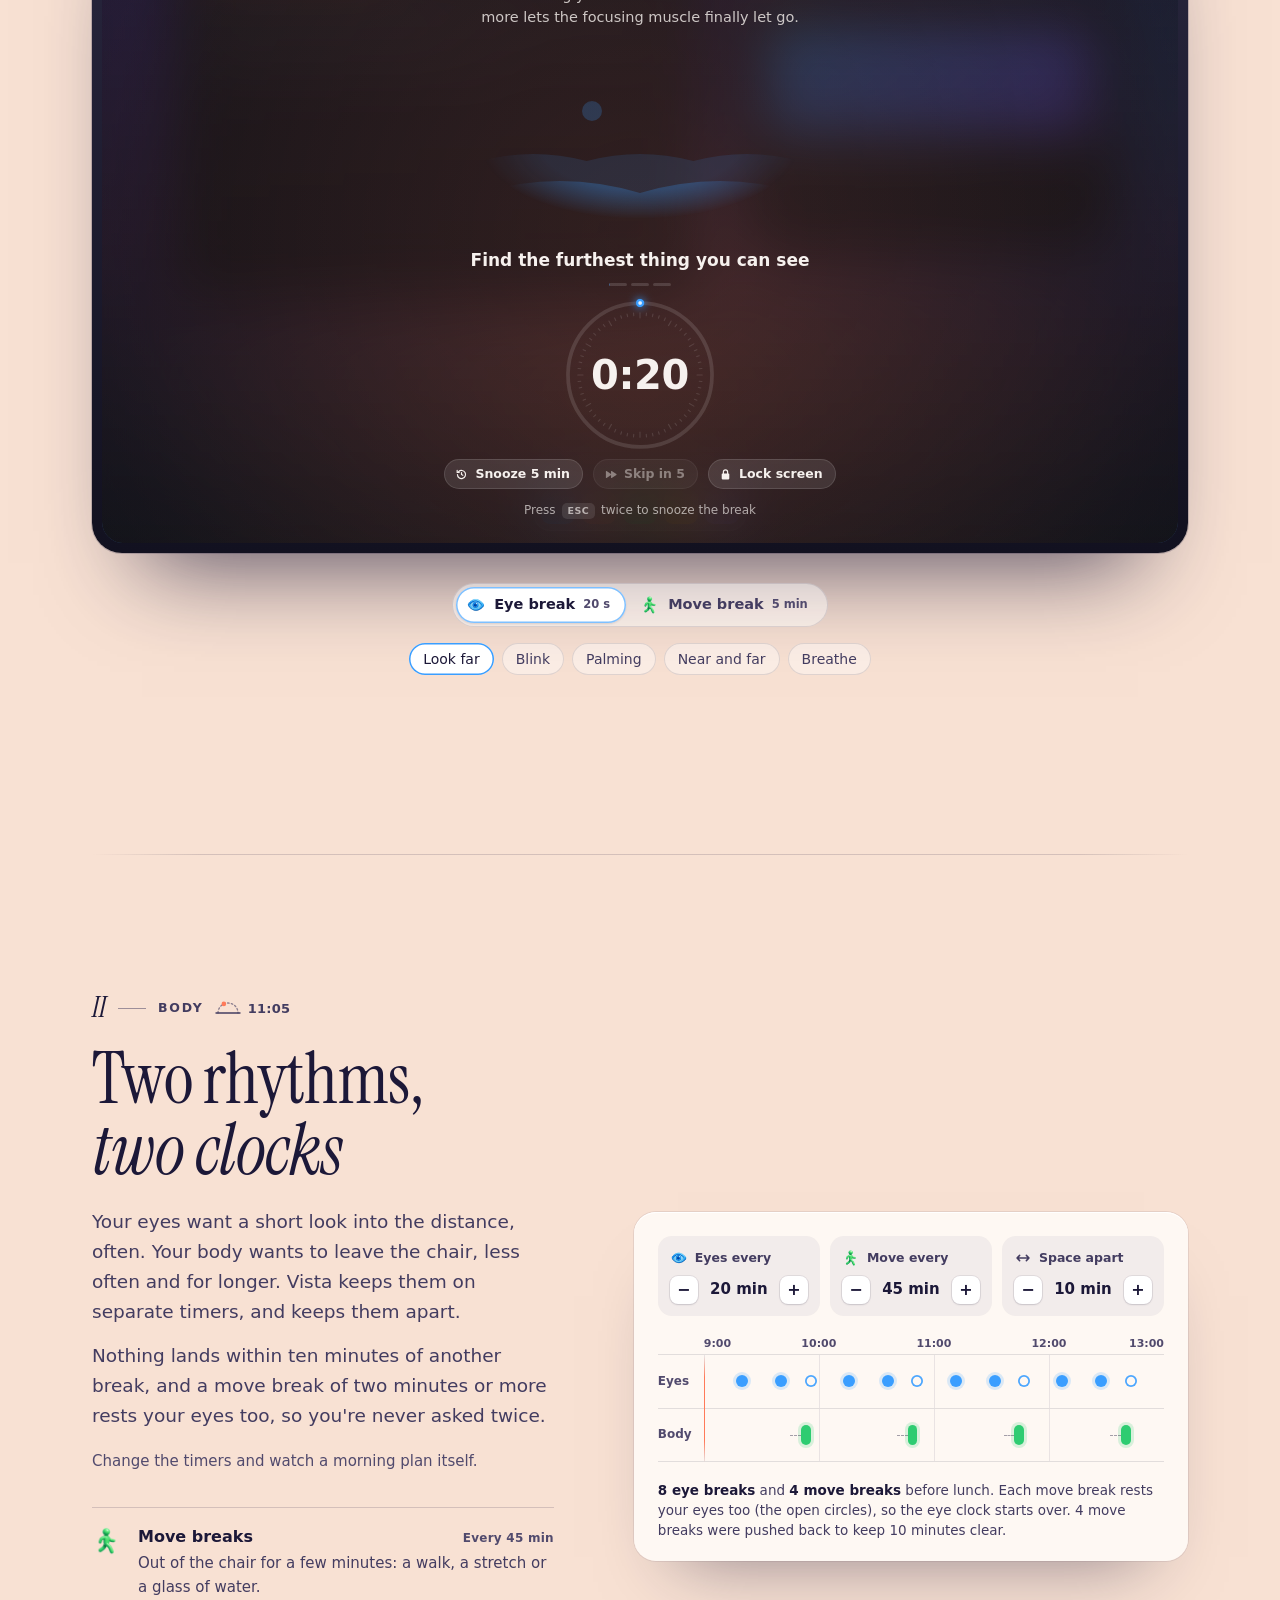
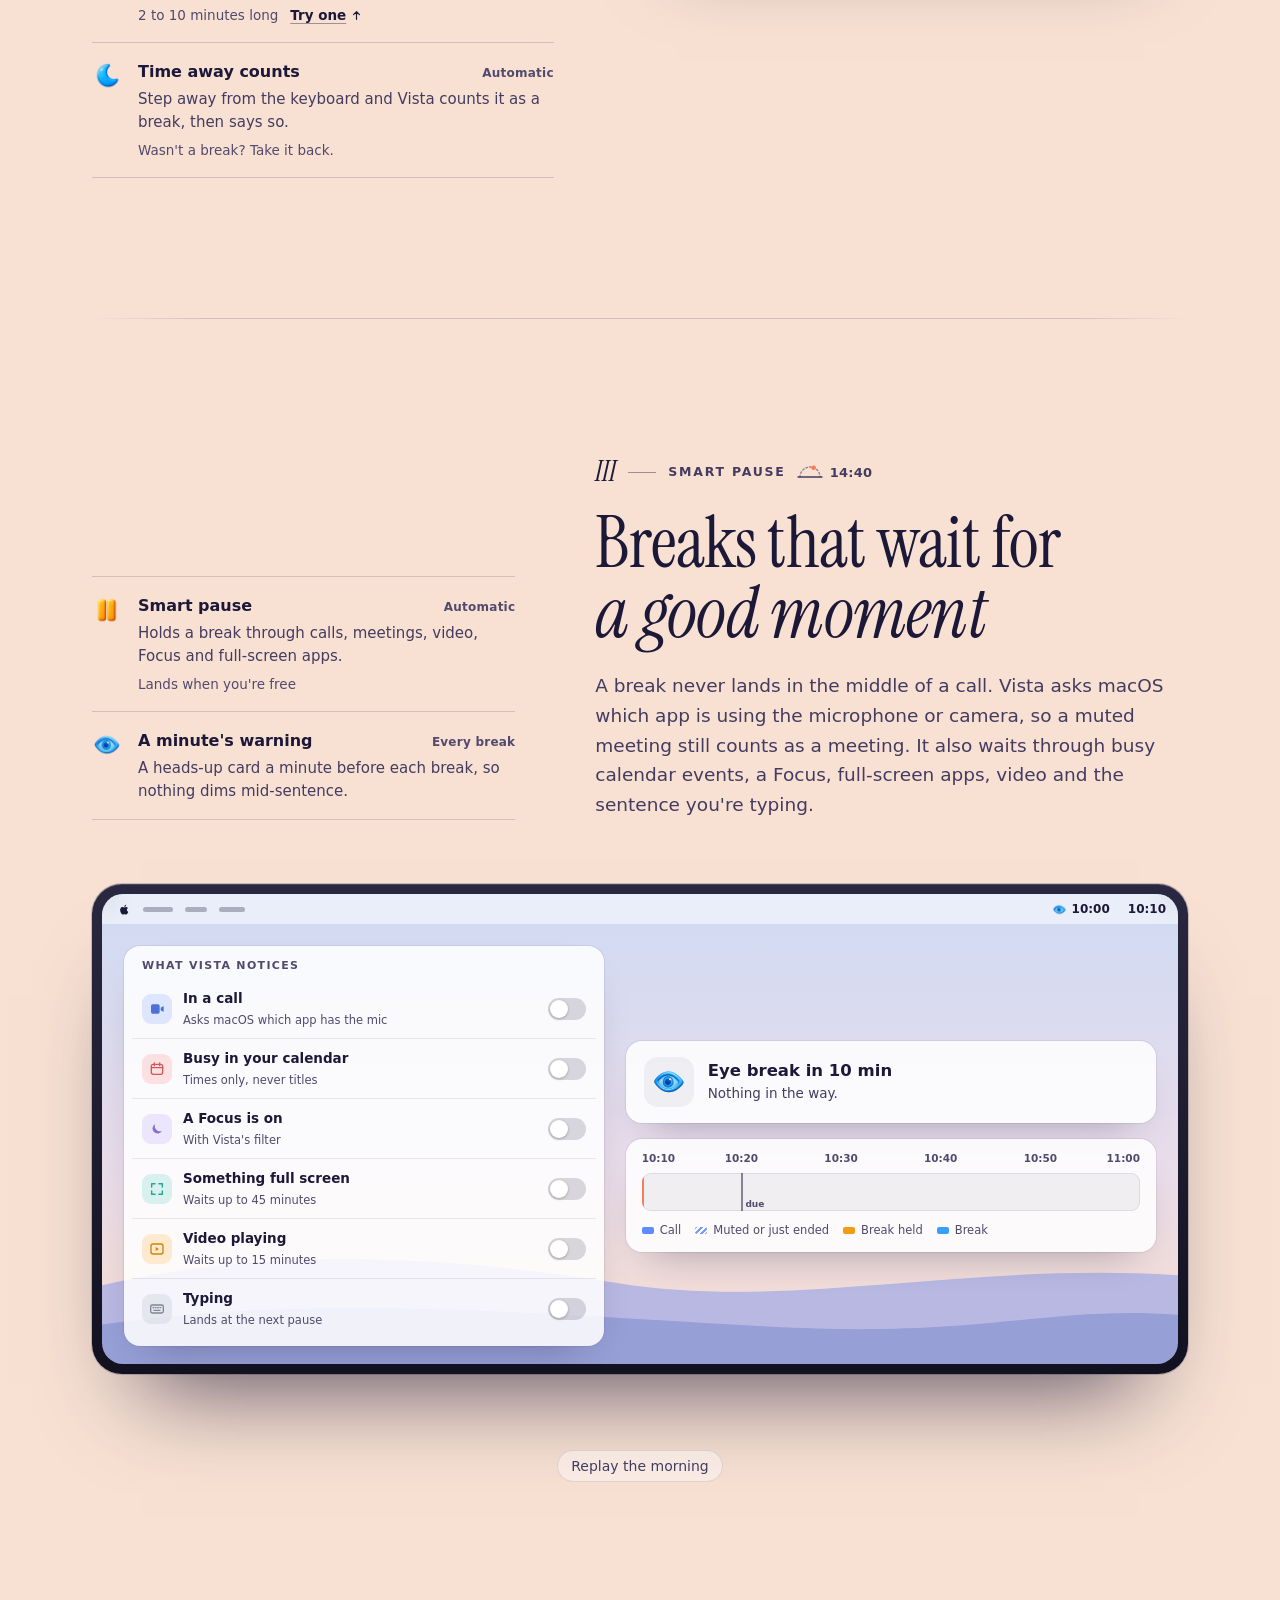
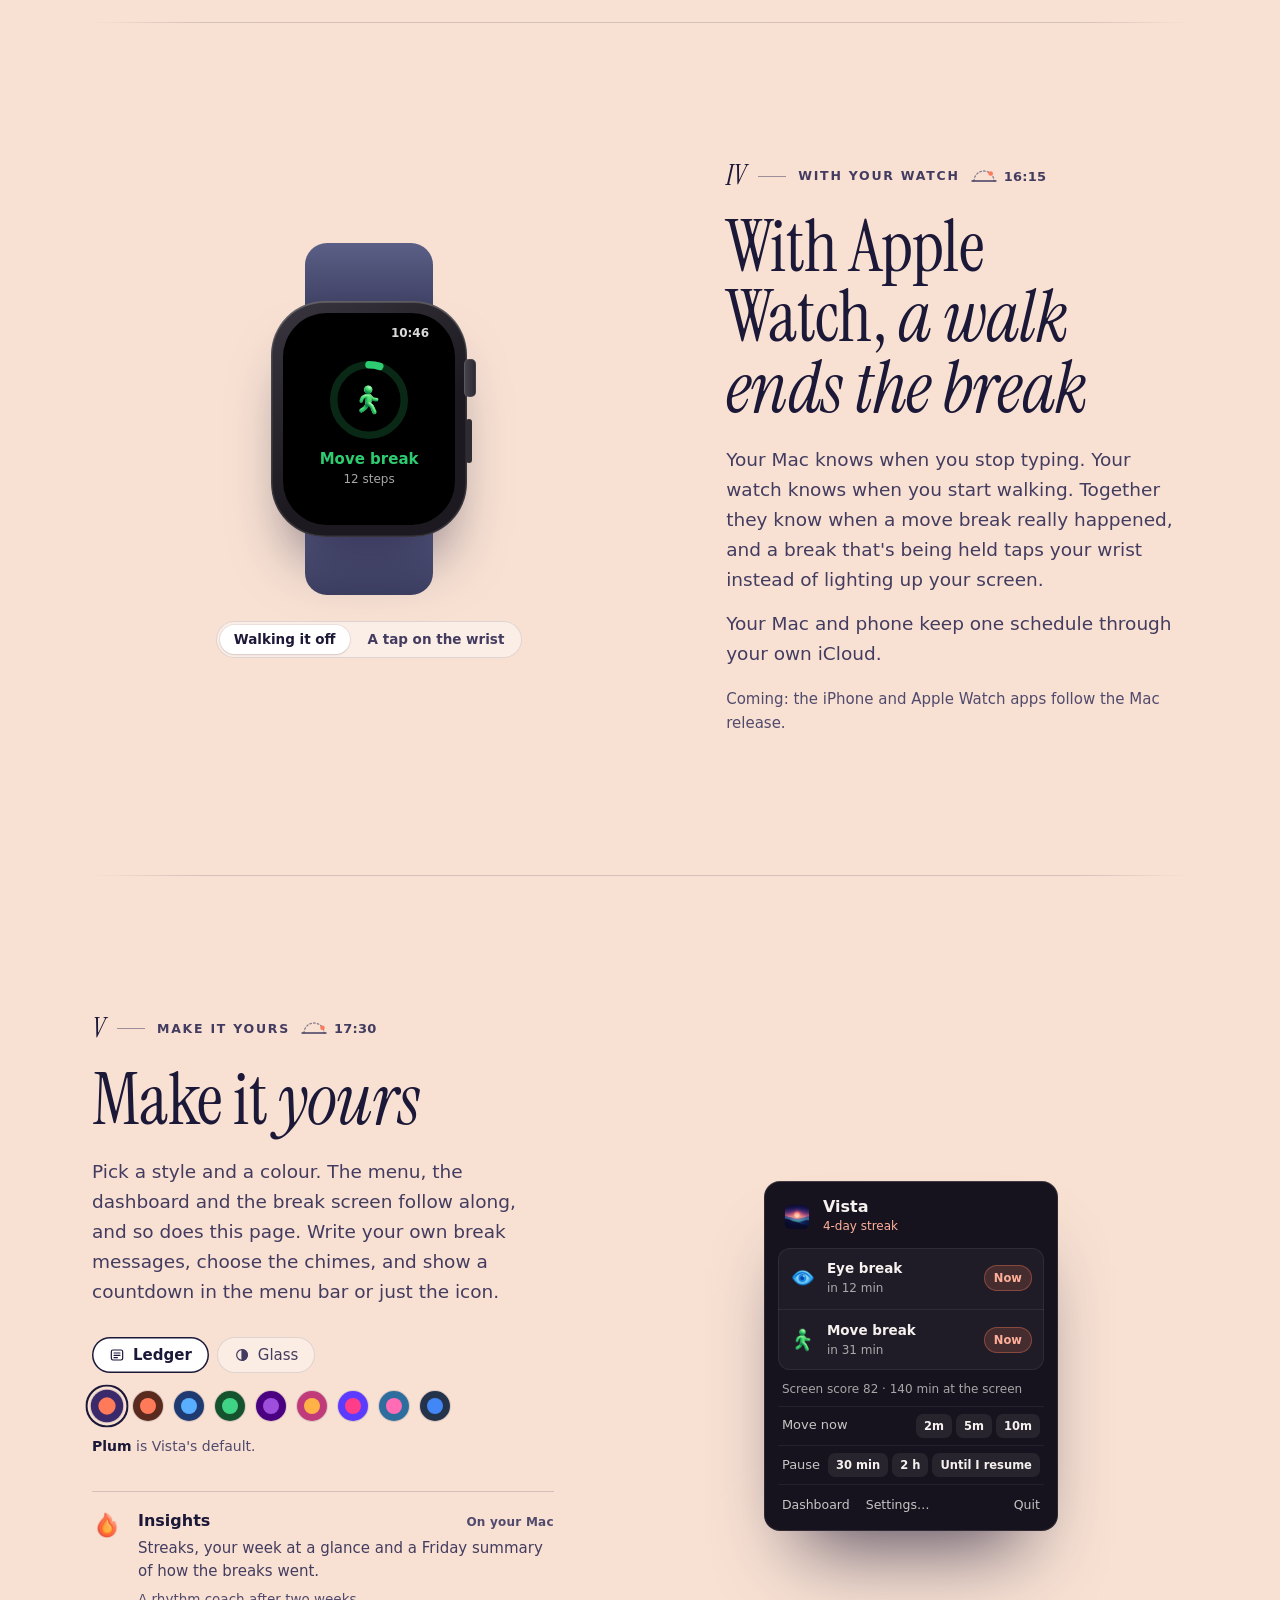
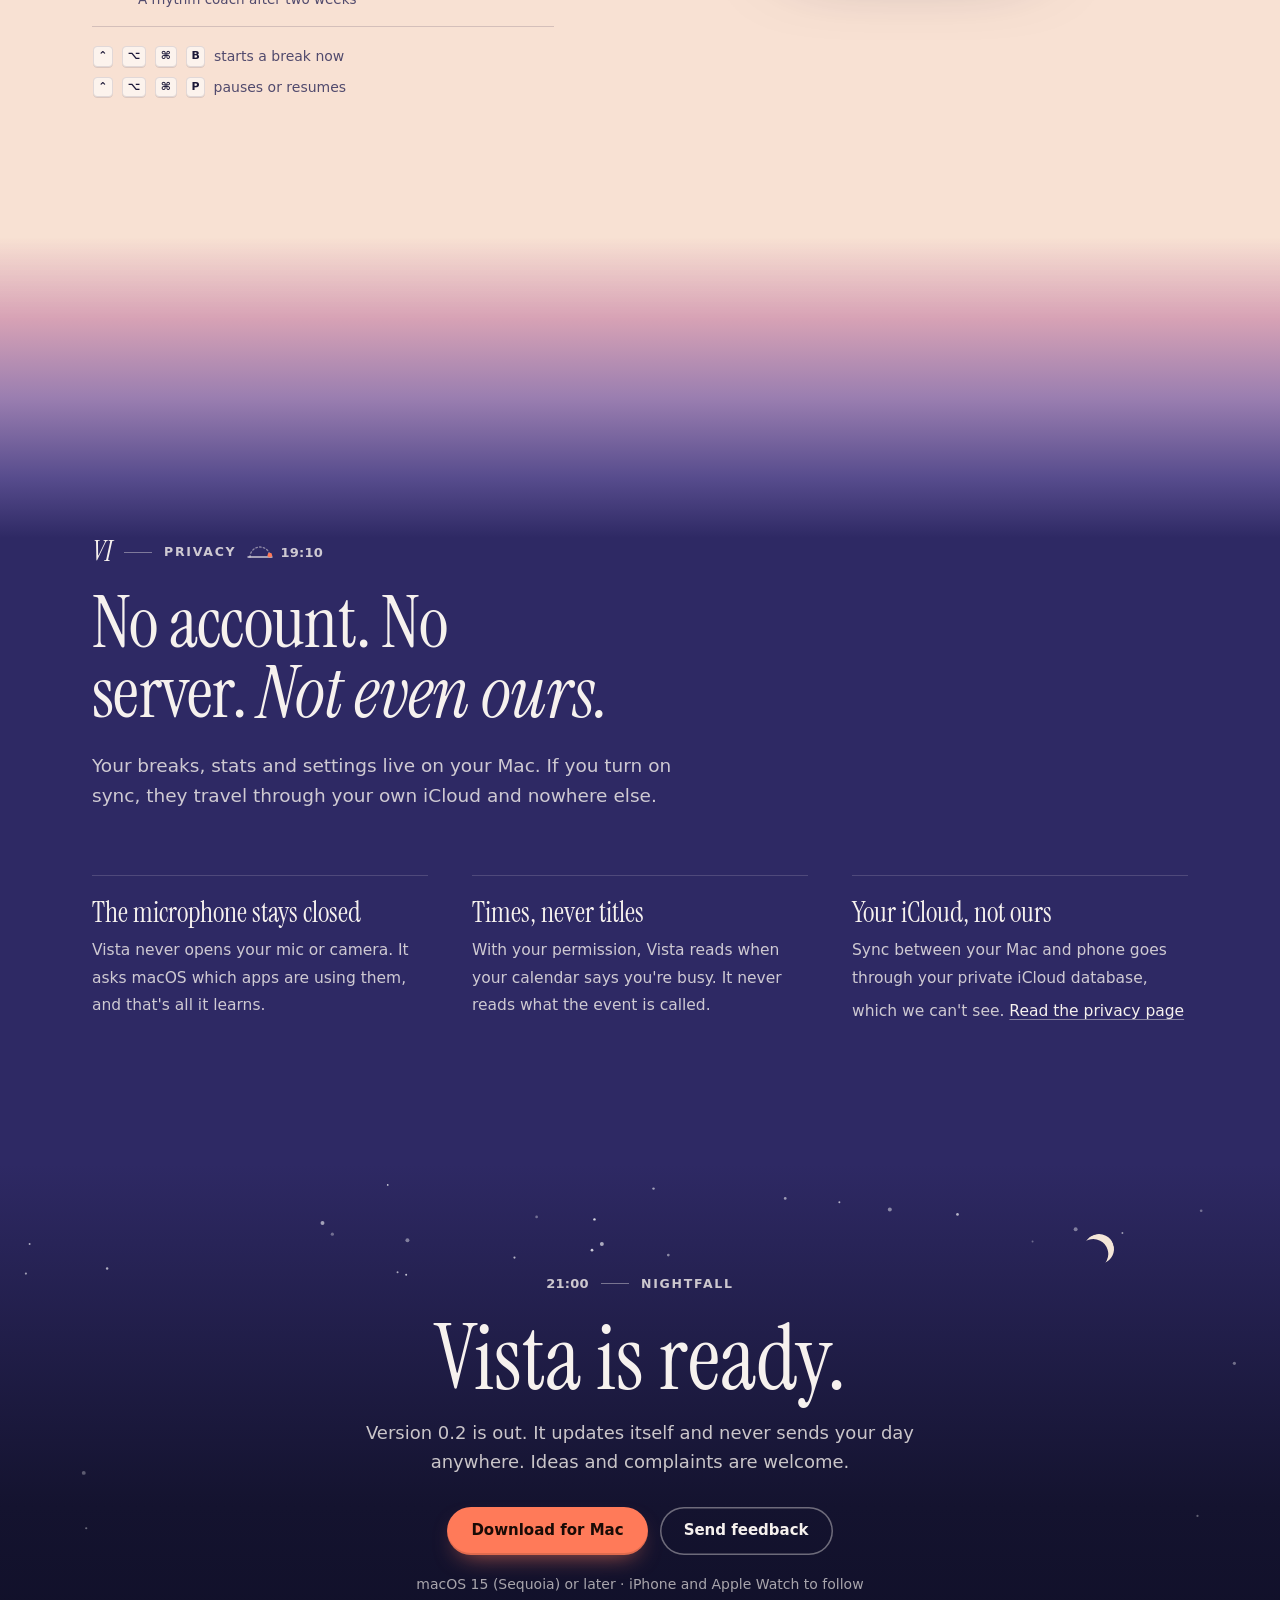
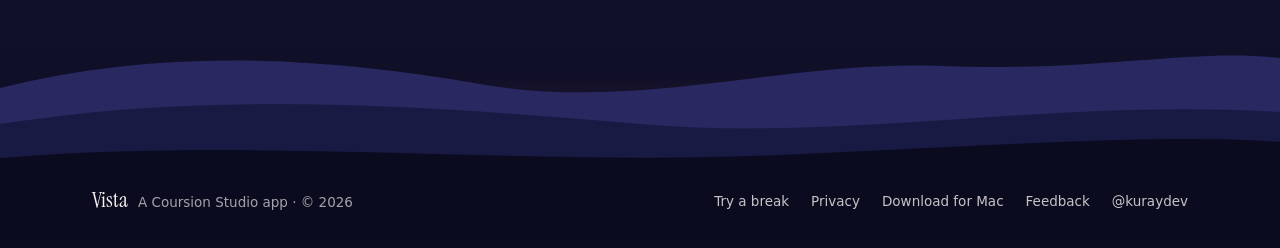
==== commit 981bab21: "Break demo: abstract move scenes in the eye-scene language, drop Lottie" ====
--- a/index.html
+++ b/index.html
@@ -11,7 +11,7 @@
   <link rel="preload" href="fonts/instrument-serif-latin-400-normal.woff2" as="font" type="font/woff2" crossorigin />
   <link rel="preload" href="fonts/instrument-serif-latin-400-italic.woff2" as="font" type="font/woff2" crossorigin />
   <link rel="stylesheet" href="site.css?v=0da3561ed3" />
-  <link rel="stylesheet" href="home.css?v=c636505363" />
+  <link rel="stylesheet" href="home.css?v=4a53f33fbc" />
   <meta property="og:type" content="website" />
   <meta property="og:site_name" content="Vista" />
   <meta property="og:url" content="https://vista.coursion.studio/" />
@@ -41,7 +41,7 @@
   </script>
   <script>document.documentElement.classList.add("js");window.__rv=setTimeout(function(){document.documentElement.classList.add("reveal-all")},4000);</script>
   <script defer src="site.js?v=c85df7e8a6"></script>
-  <script defer src="home.js?v=b9214a6c9e"></script>
+  <script defer src="home.js?v=261175e871"></script>
 </head>
 <body class="home">
   <a class="skip" href="#break">Skip to the break demo</a>
--- a/home.css
+++ b/home.css
@@ -218,11 +218,6 @@
 .brk-head { margin: 0 0 10px; font: 700 clamp(26px, 3.2vw, 36px)/1.1 var(--rounded); letter-spacing: -0.015em; text-wrap: balance; }
 .brk-detail { margin: 0; min-height: 3.1em; max-width: 470px; font-size: 14.5px; line-height: 1.55; color: var(--text-secondary); text-wrap: pretty; }
 .brk-scene { display: flex; align-items: center; justify-content: center; width: 340px; max-width: 100%; aspect-ratio: 340 / 210; margin: 10px 0 0; }
-.brk-lottie { position: relative; width: 100%; height: 100%; }
-.brk-lottie::before { content: ""; position: absolute; inset: -10%; background: radial-gradient(ellipse 50% 50% at 50% 50%, color-mix(in srgb, var(--glow) 32%, transparent) 0%, color-mix(in srgb, var(--glow) 16%, transparent) 40%, color-mix(in srgb, var(--glow) 5%, transparent) 72%, transparent 100%); pointer-events: none; }
-.brk-lottie-stage { position: absolute; inset: 0; opacity: 0; transition: opacity 0.4s ease; }
-.brk-lottie.is-ready .brk-lottie-stage { opacity: 1; }
-.brk-lottie-stage svg { display: block; width: 100%; height: 100%; }
 .brk-scene > svg { display: block; width: 320px; max-width: 100%; height: auto; overflow: visible; }
 .brk-step { position: relative; display: grid; width: 100%; height: 1.4em; margin: 0; font: 650 17px/1.4 var(--rounded); color: var(--text-primary); }
 .brk-line { grid-area: 1 / 1; justify-self: center; max-width: 100%; overflow: hidden; white-space: nowrap; text-overflow: ellipsis; }
